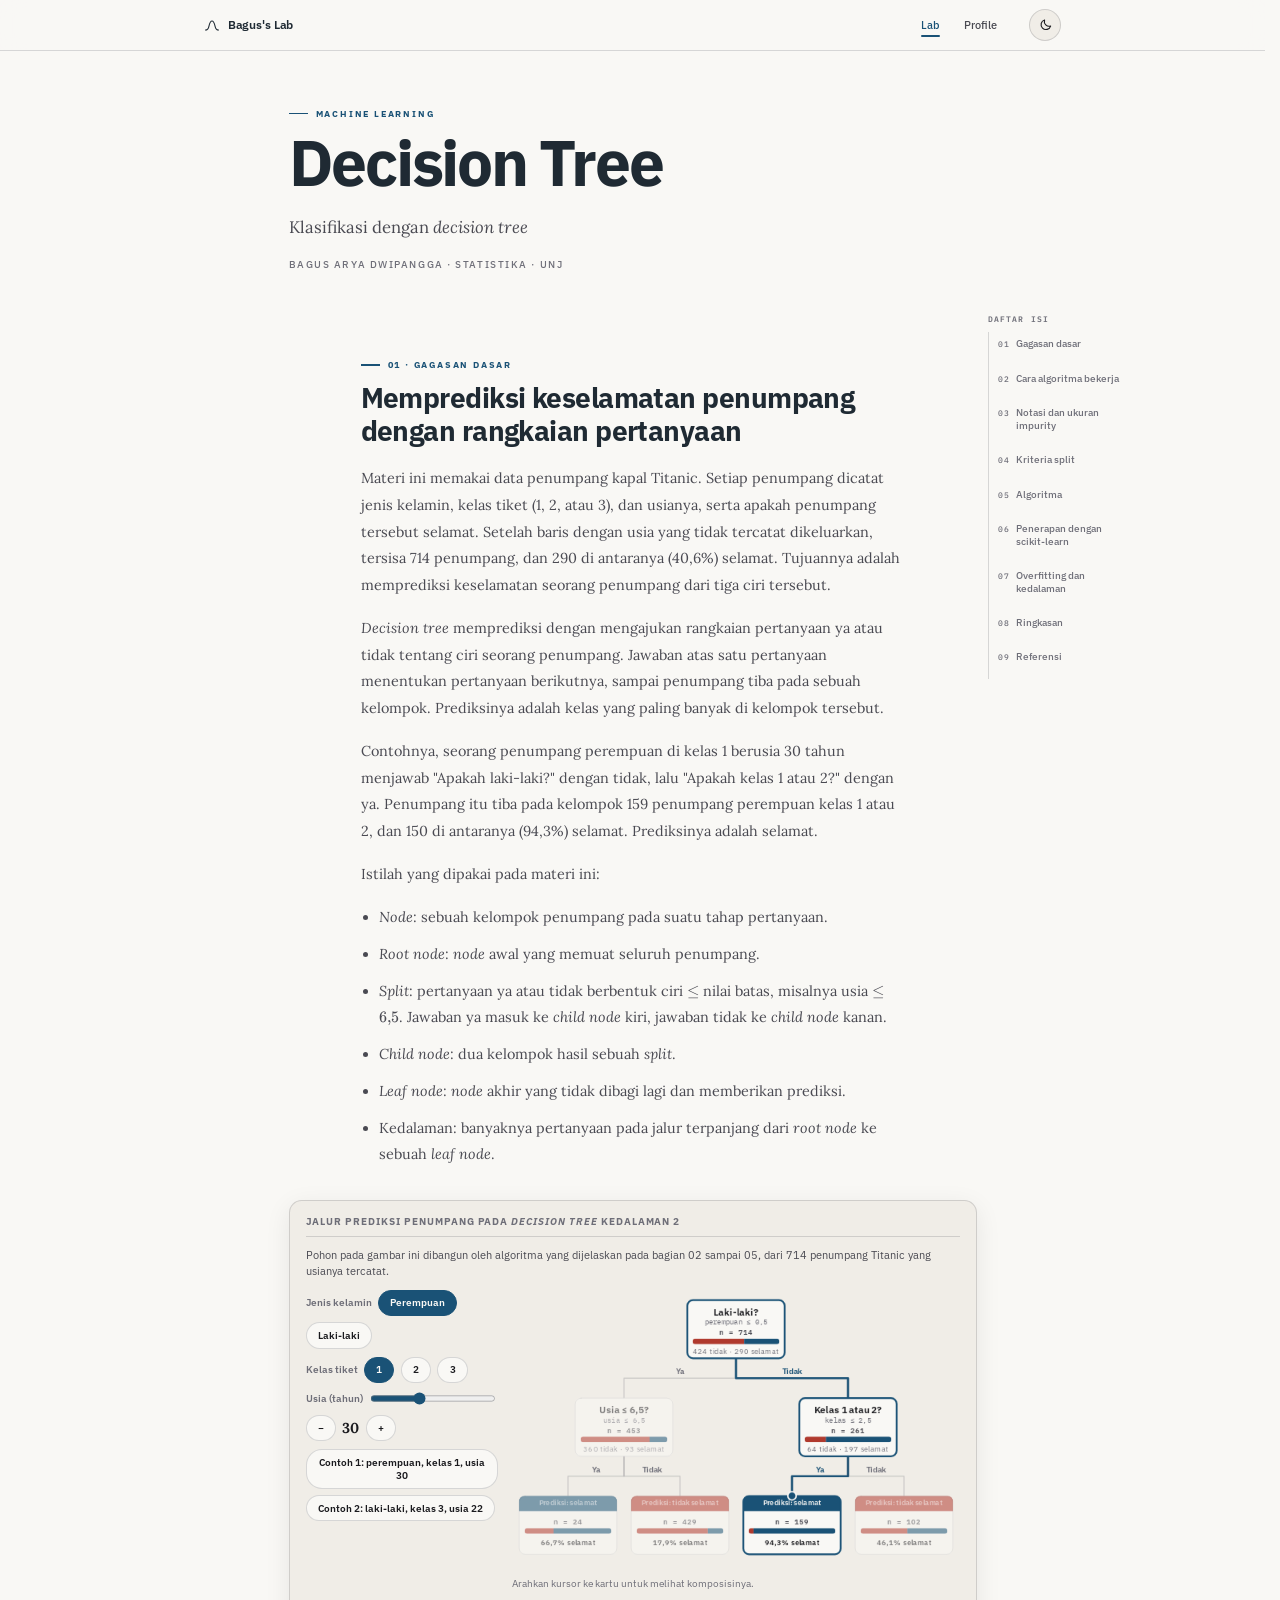
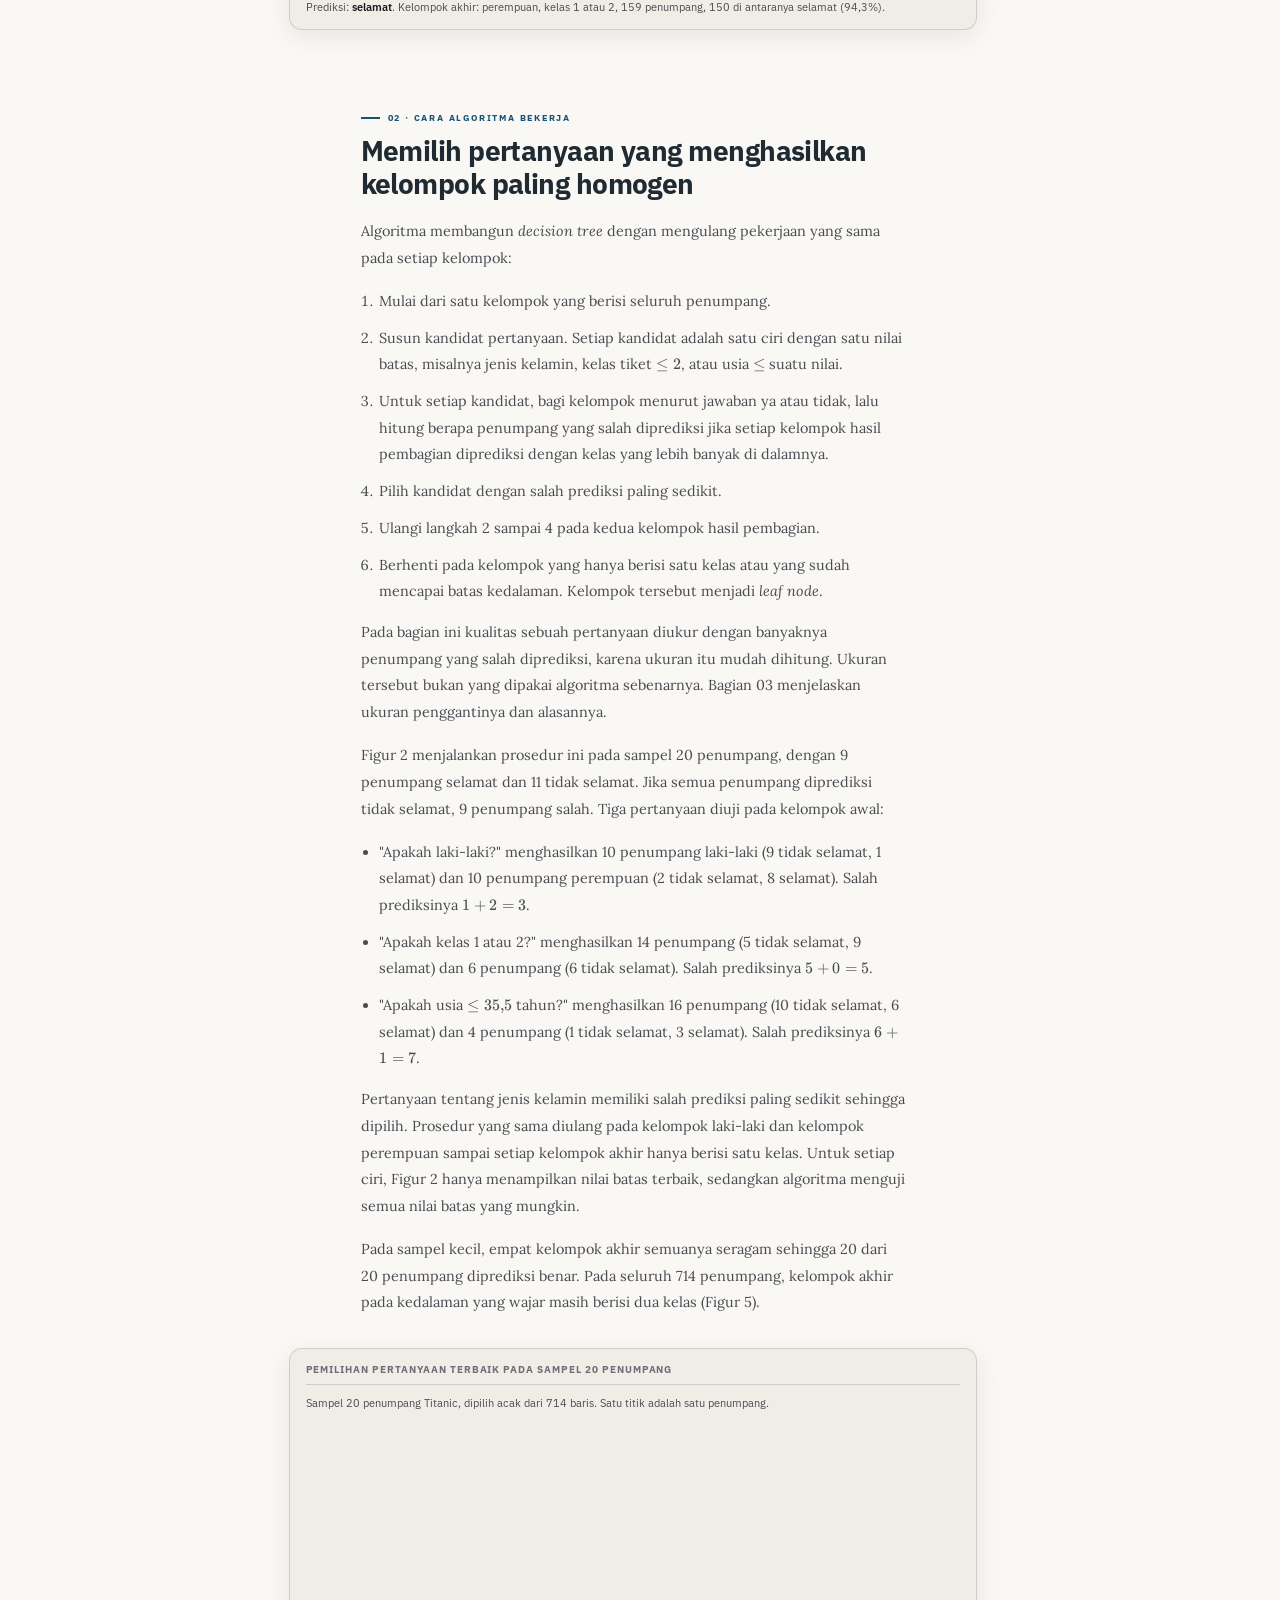
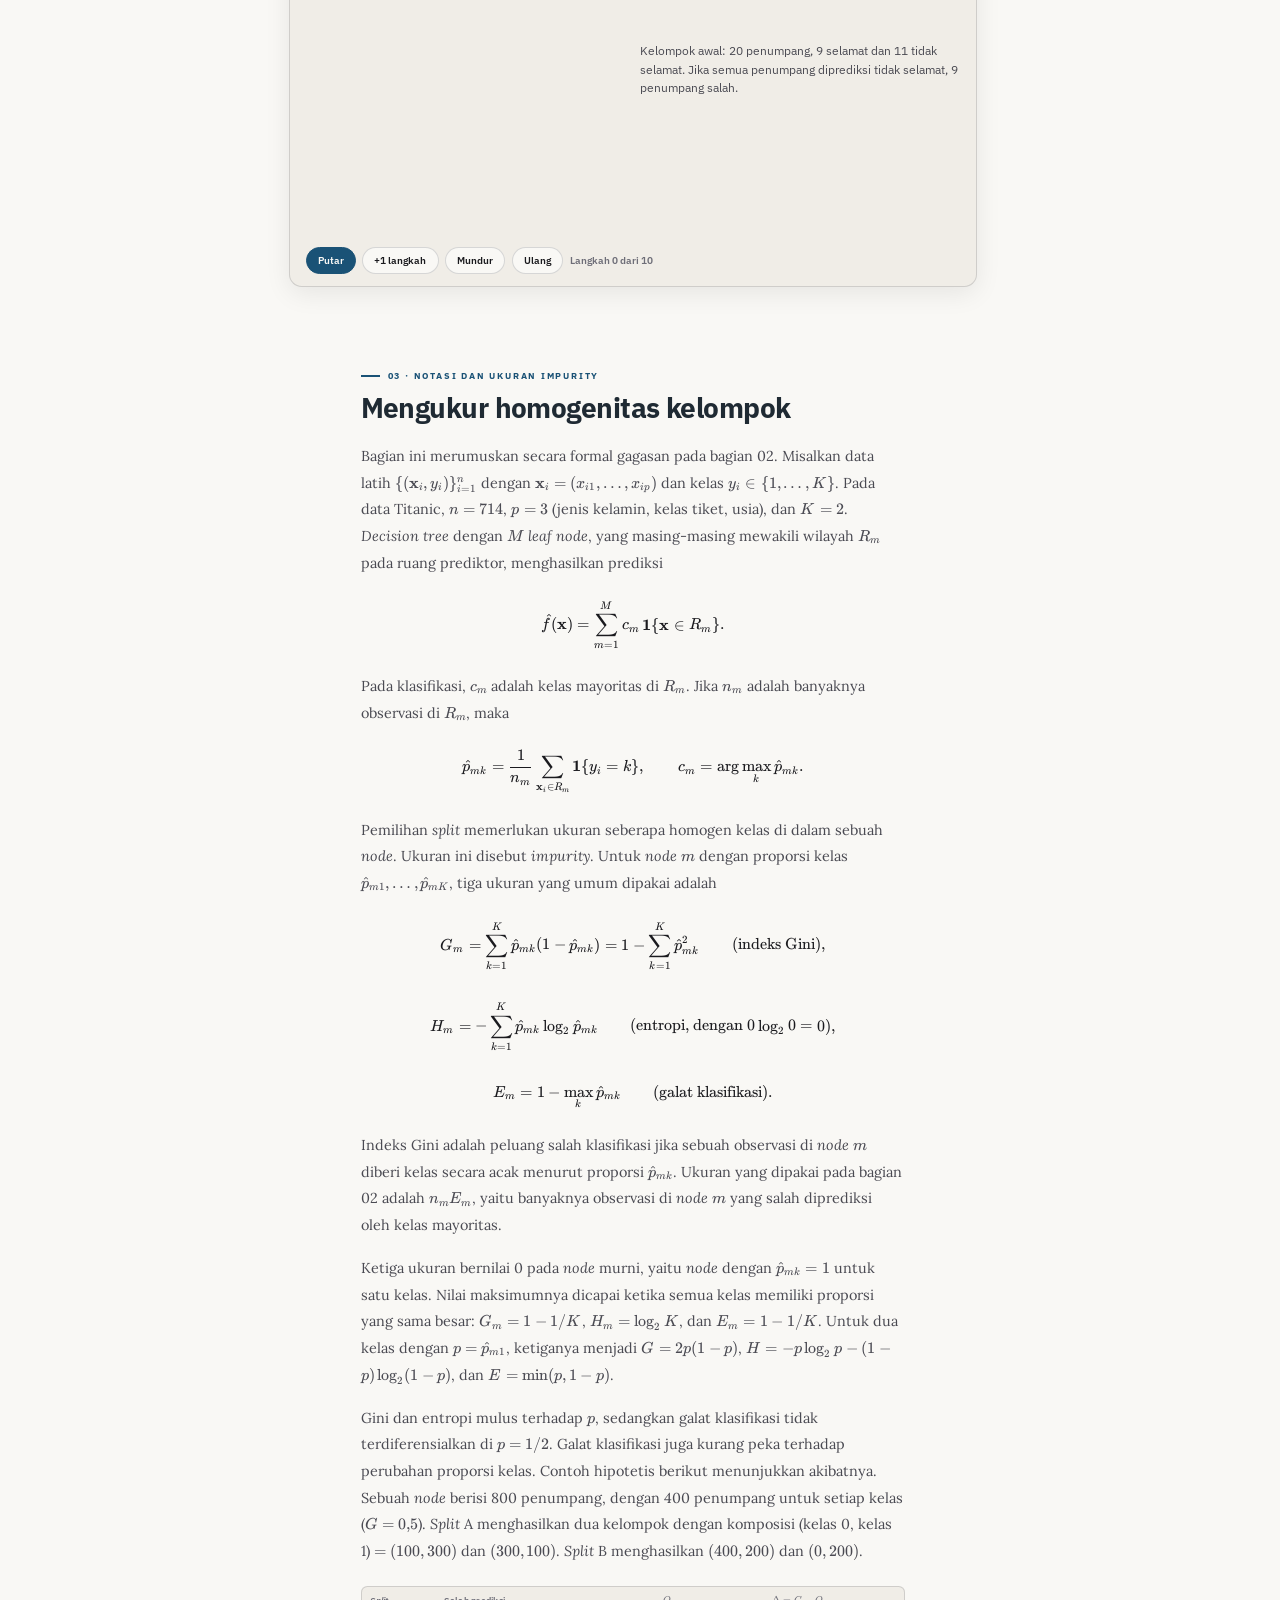
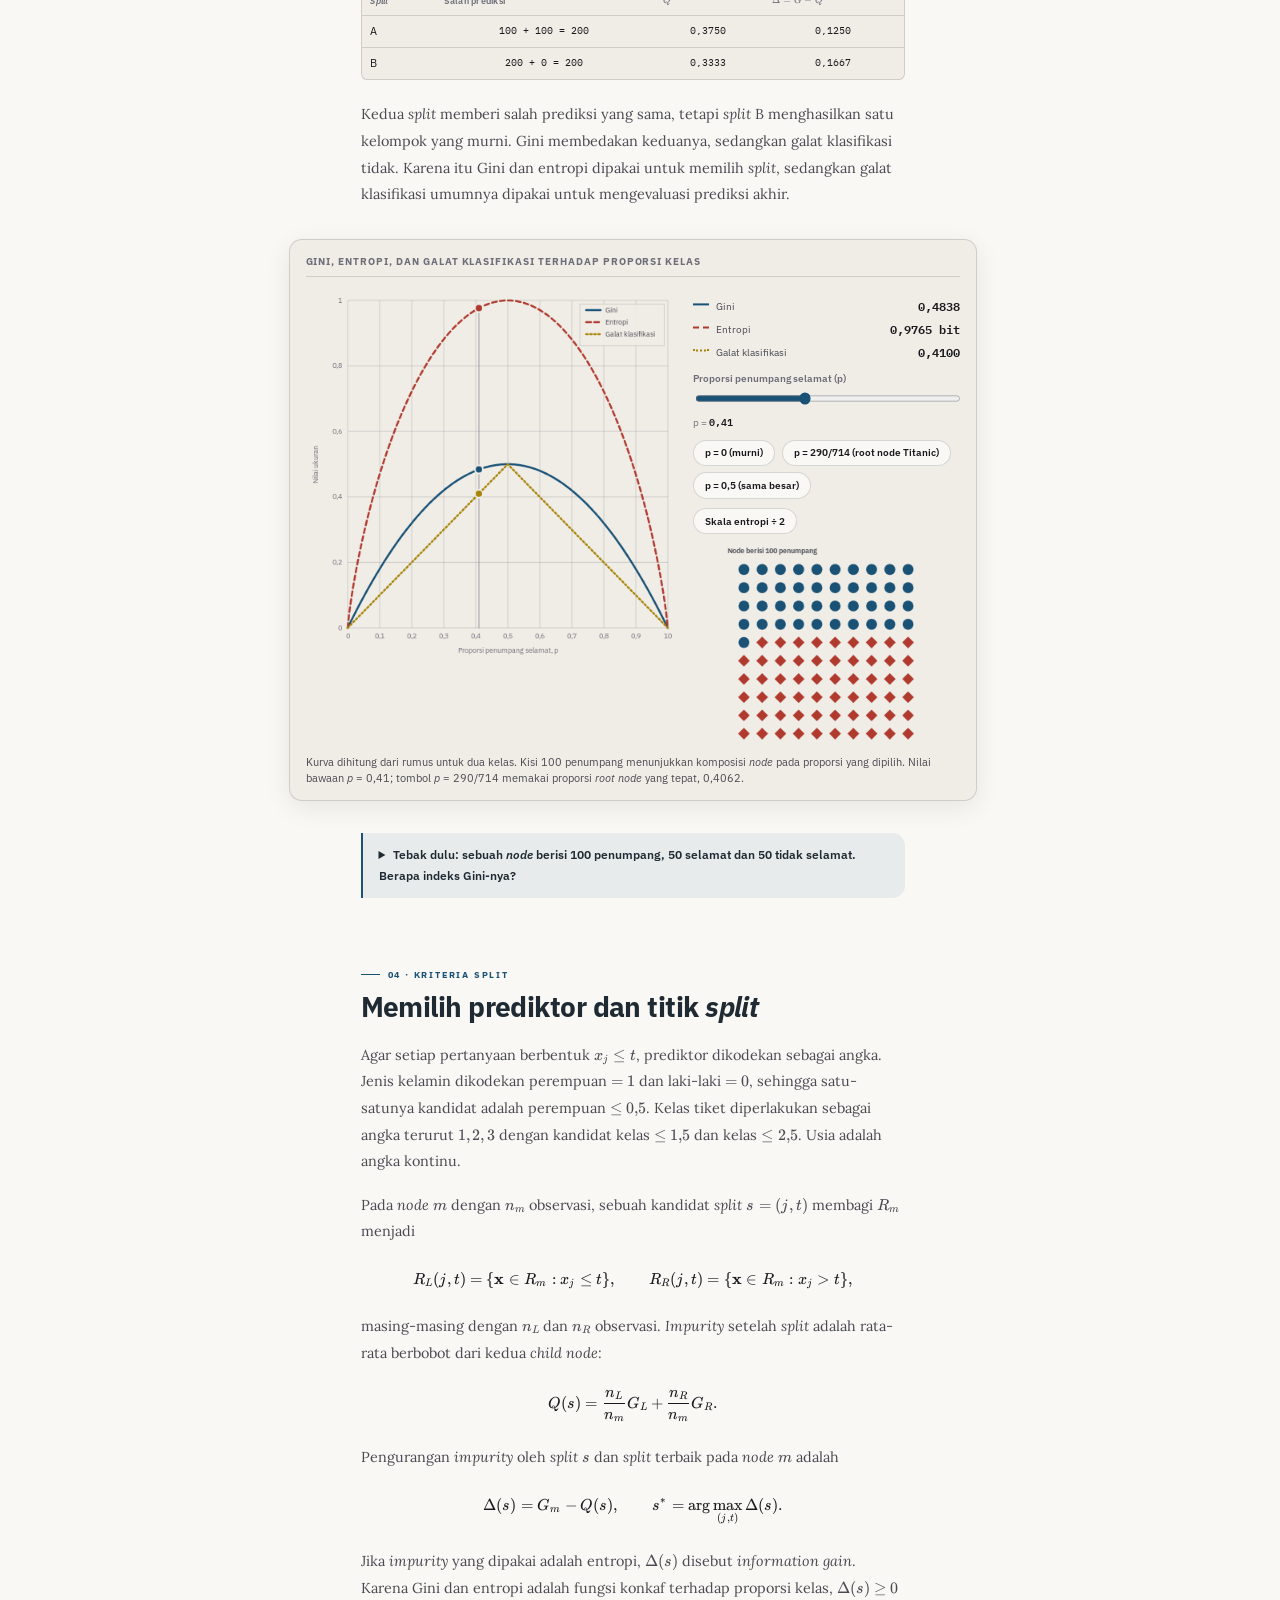
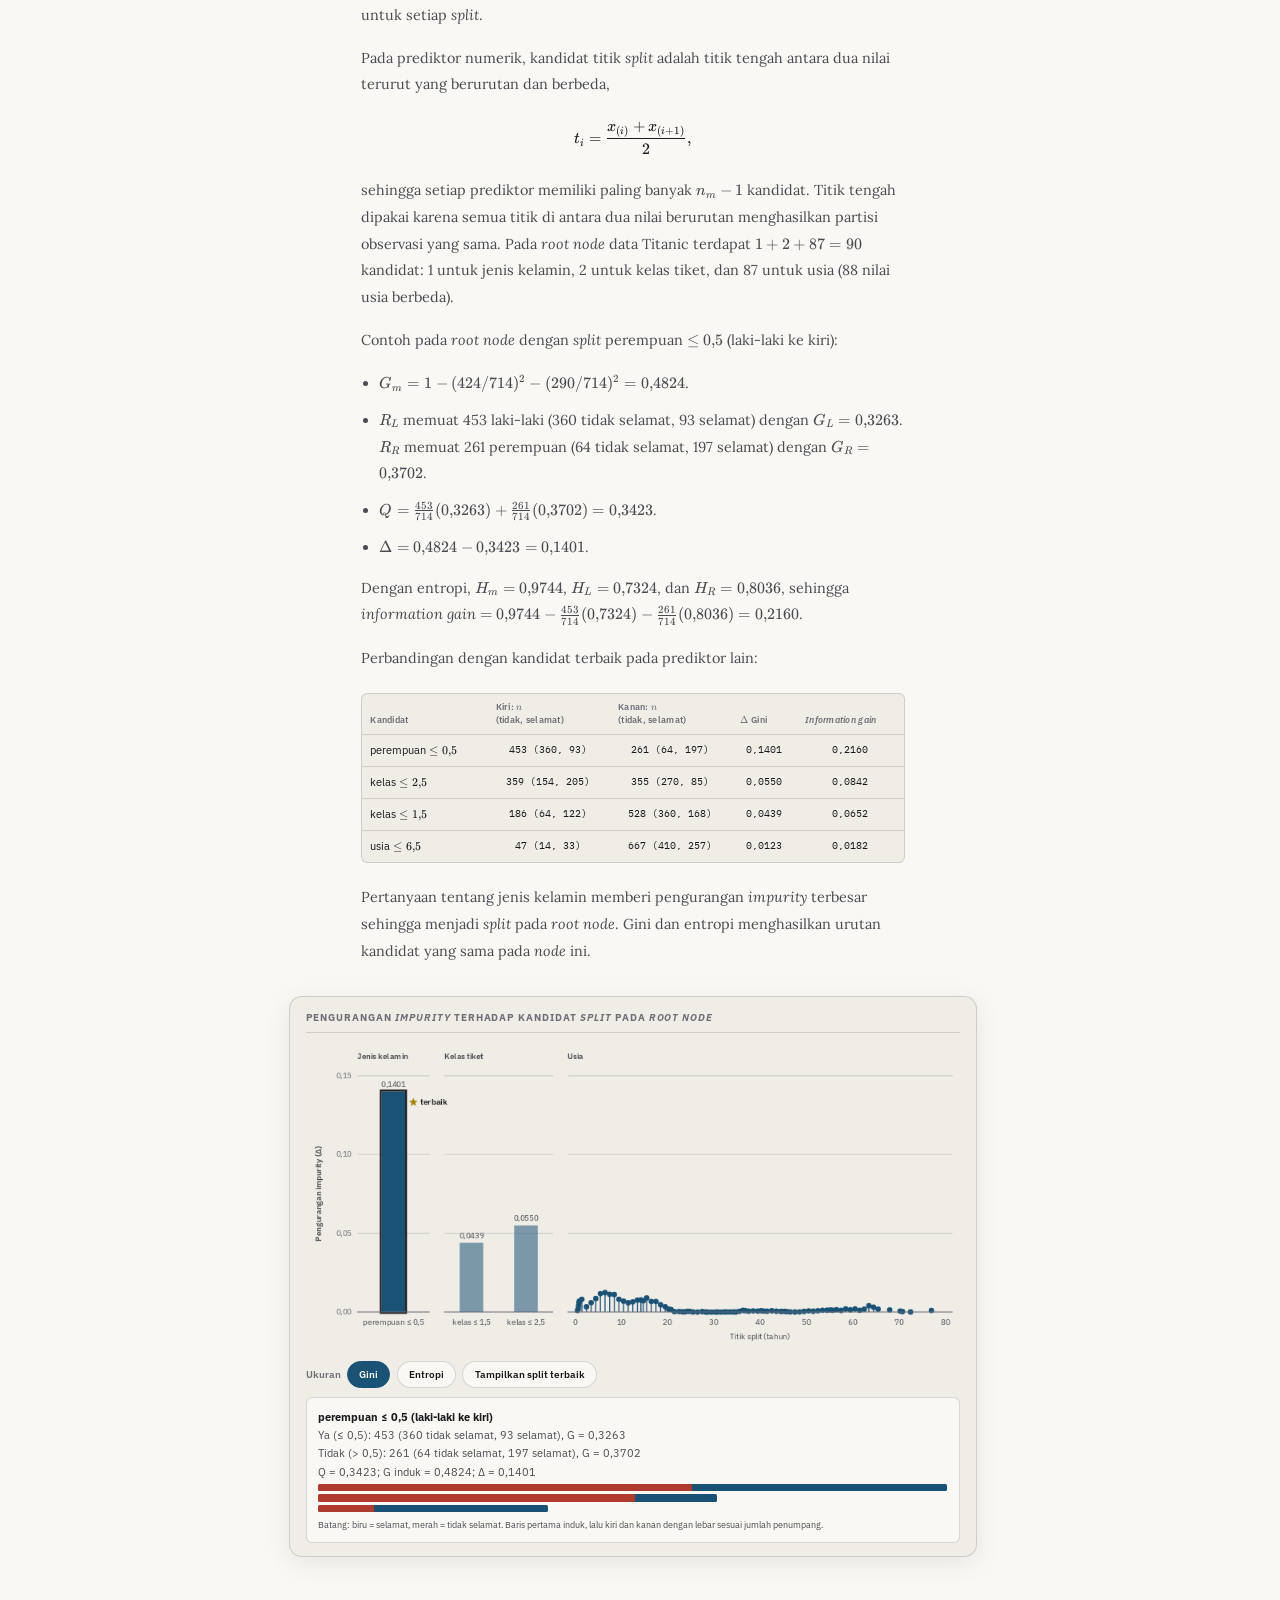
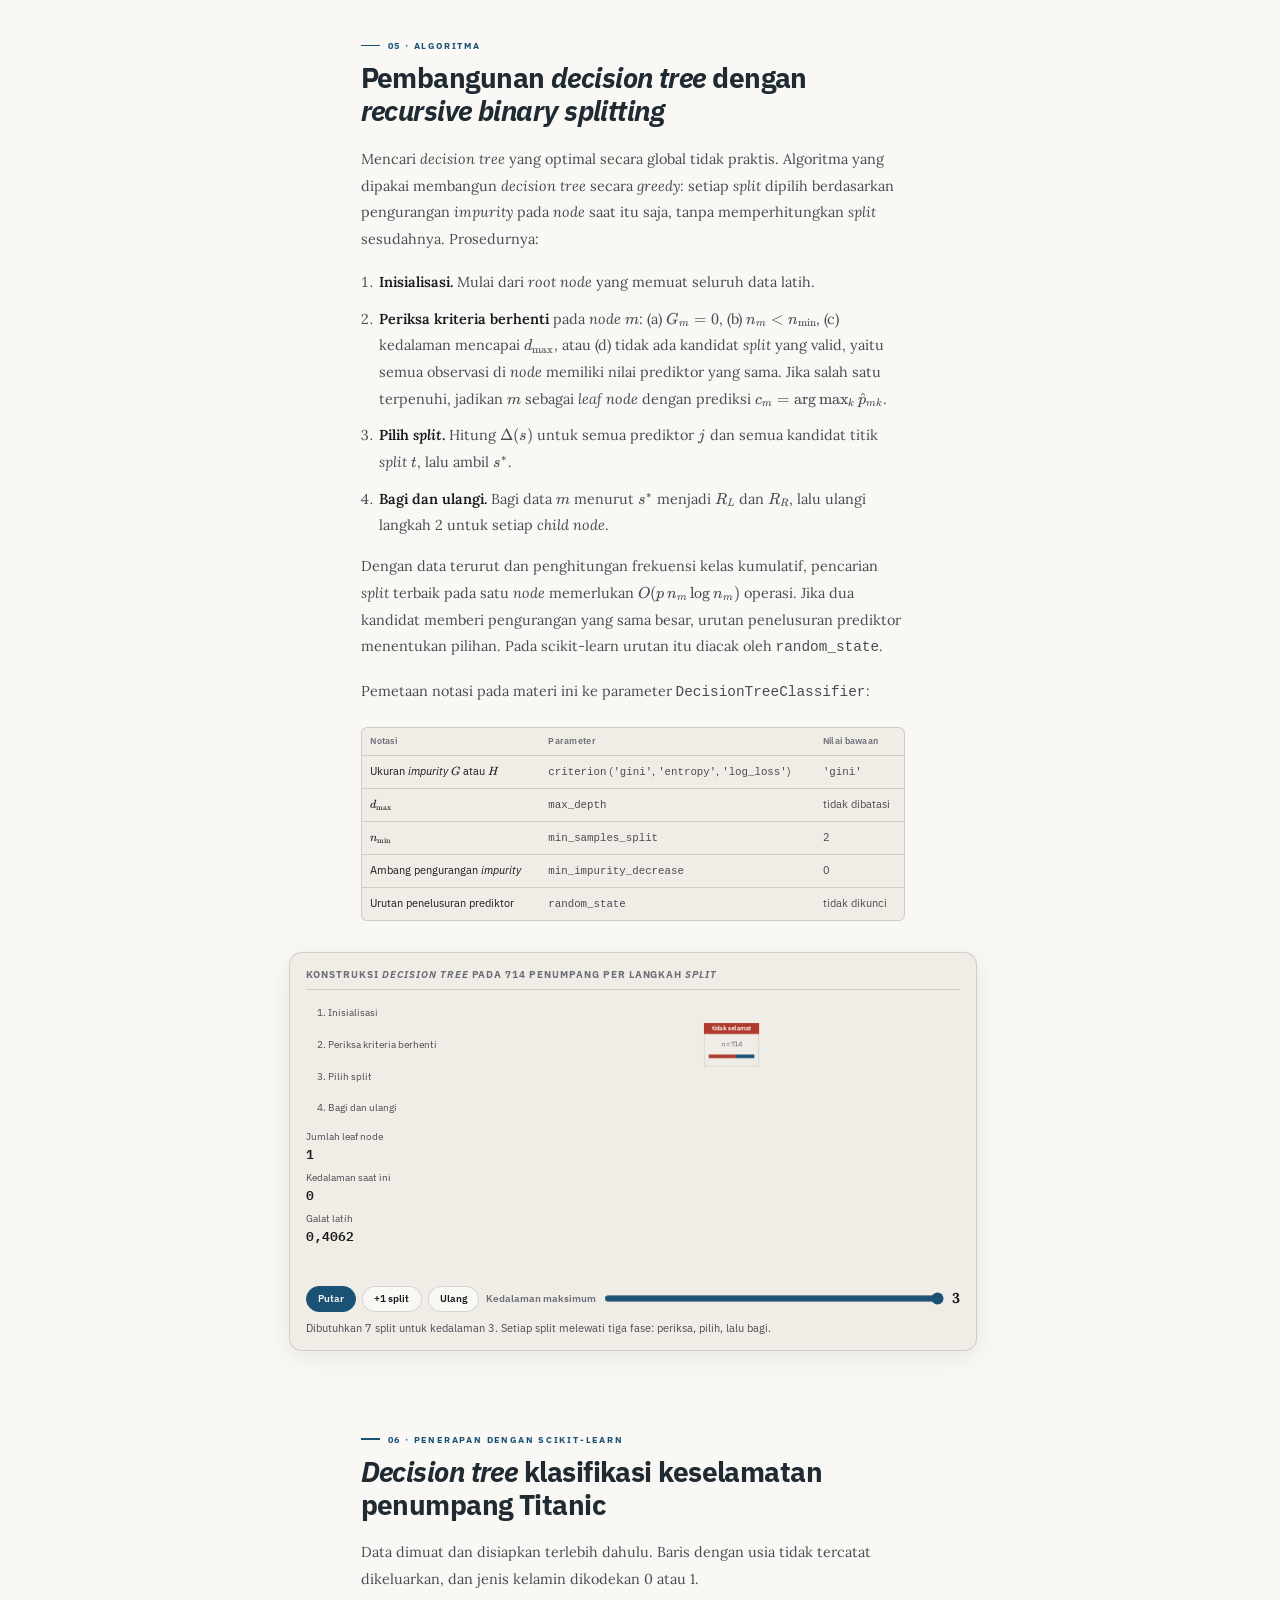
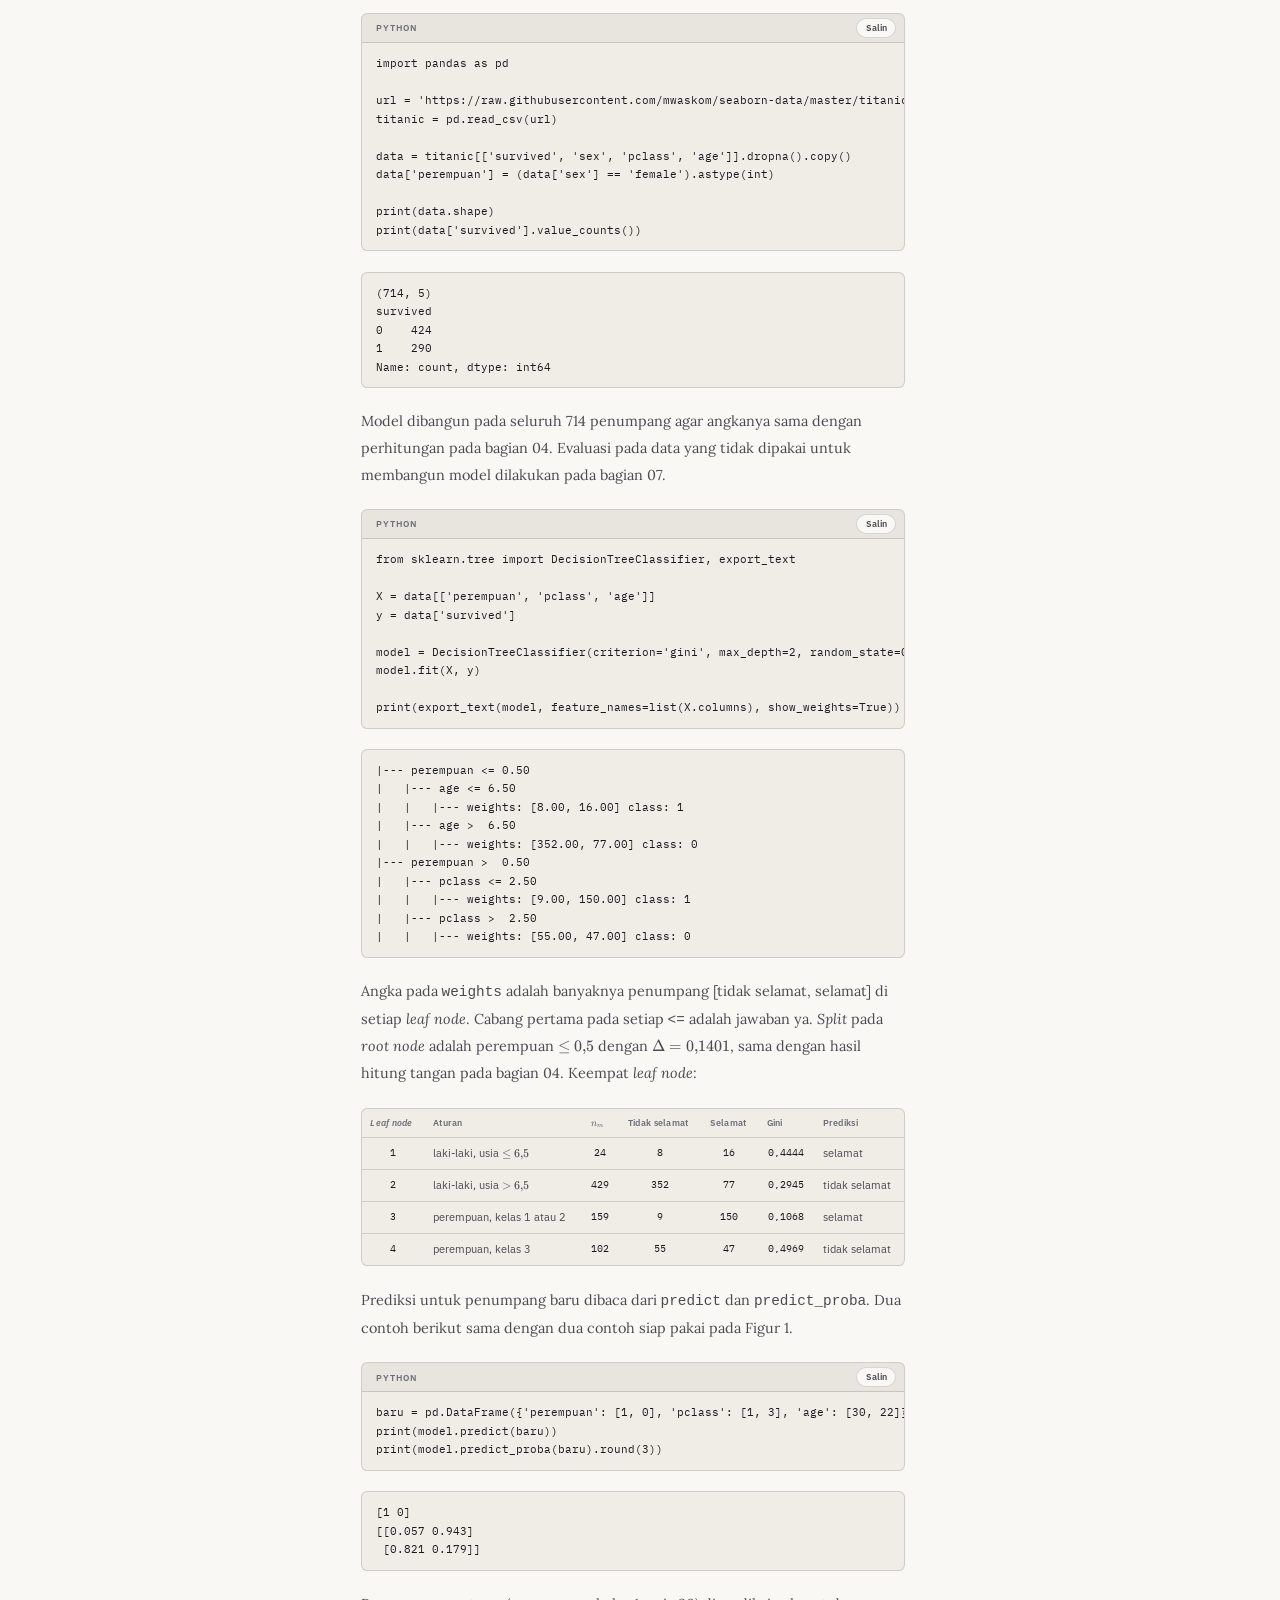
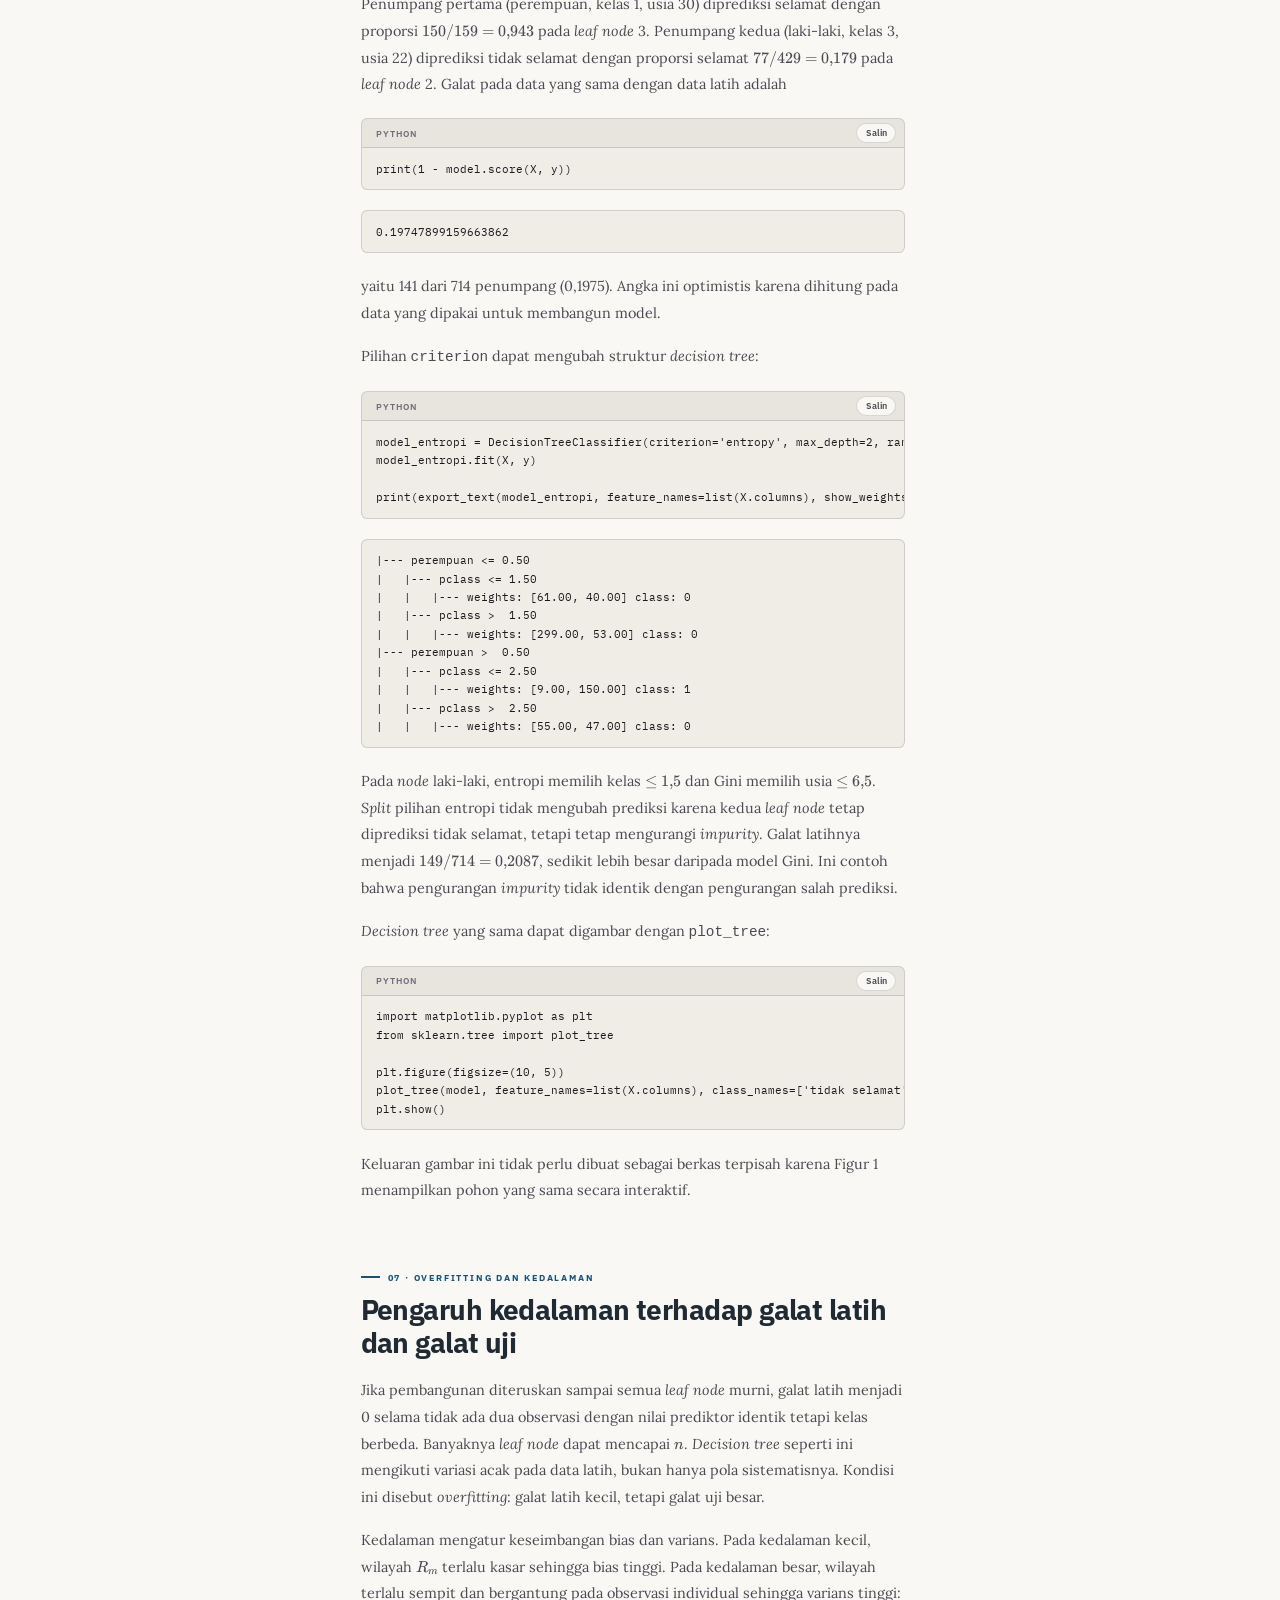
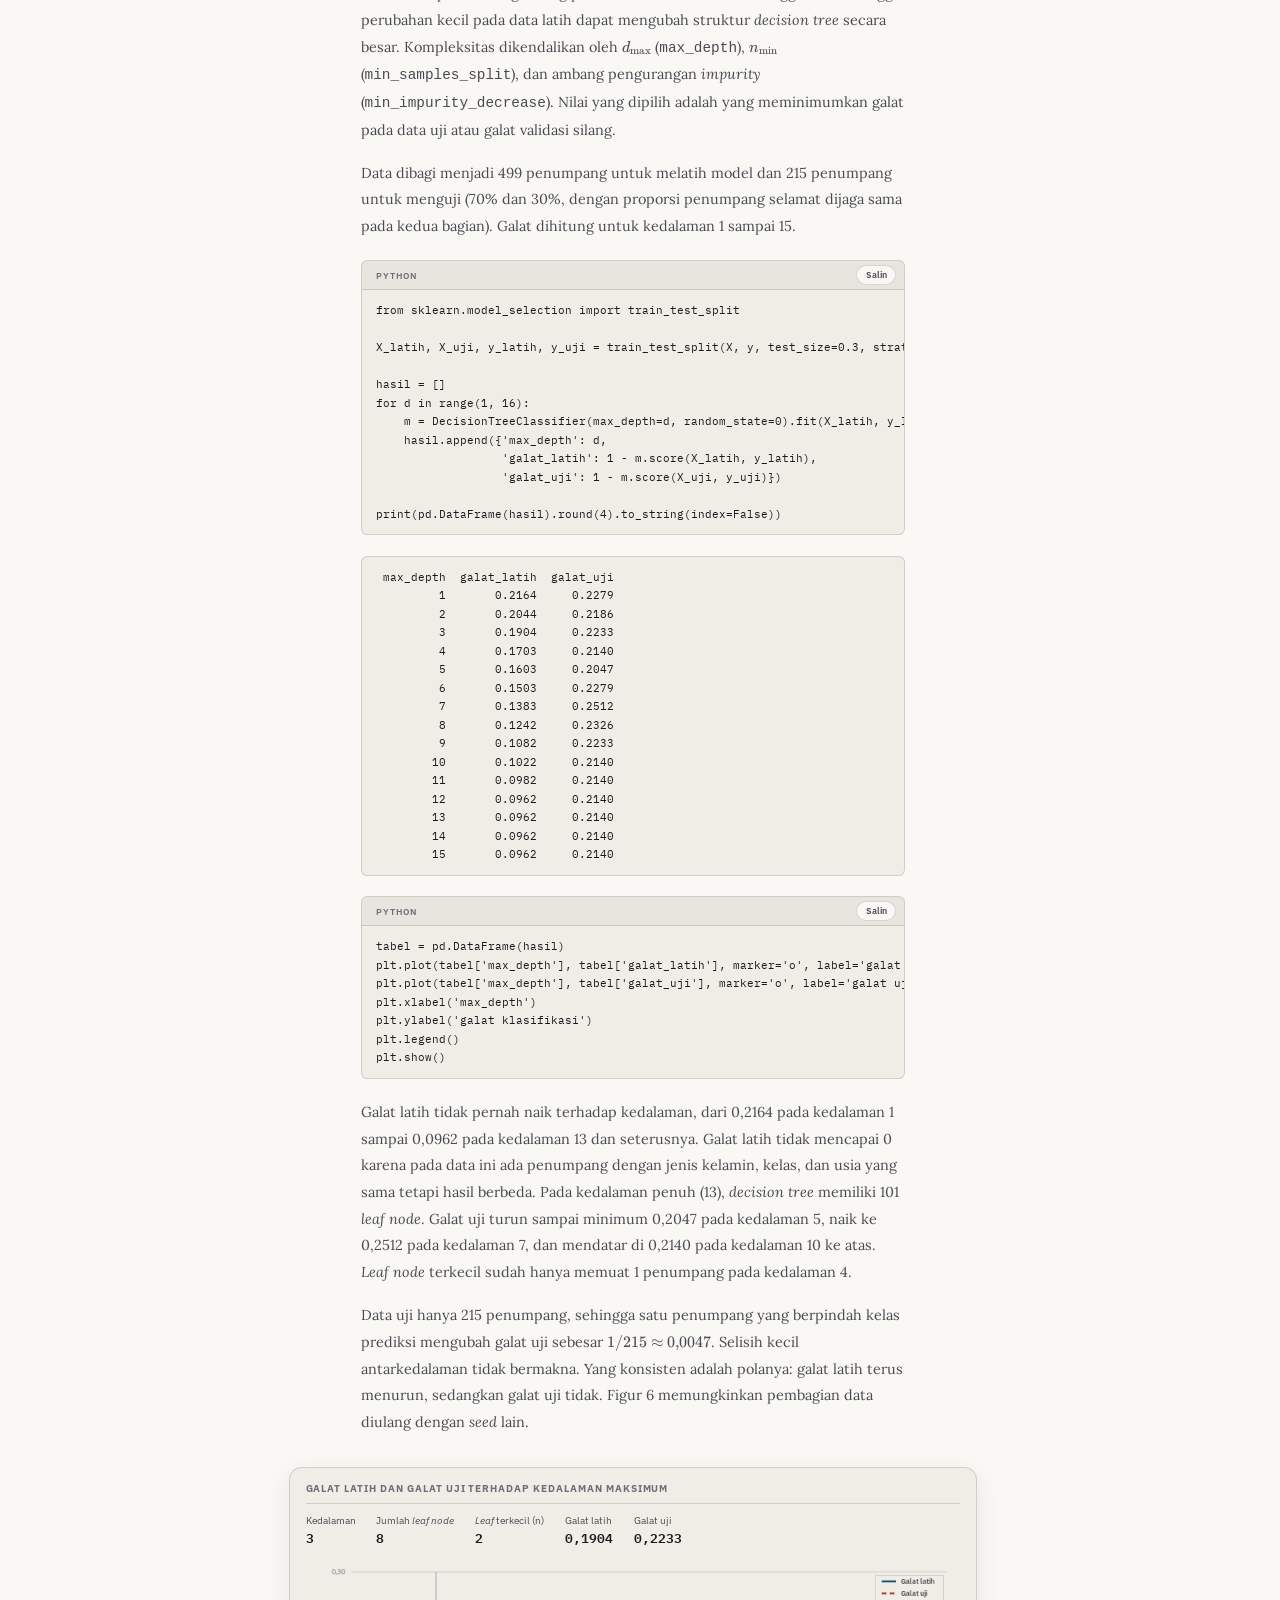
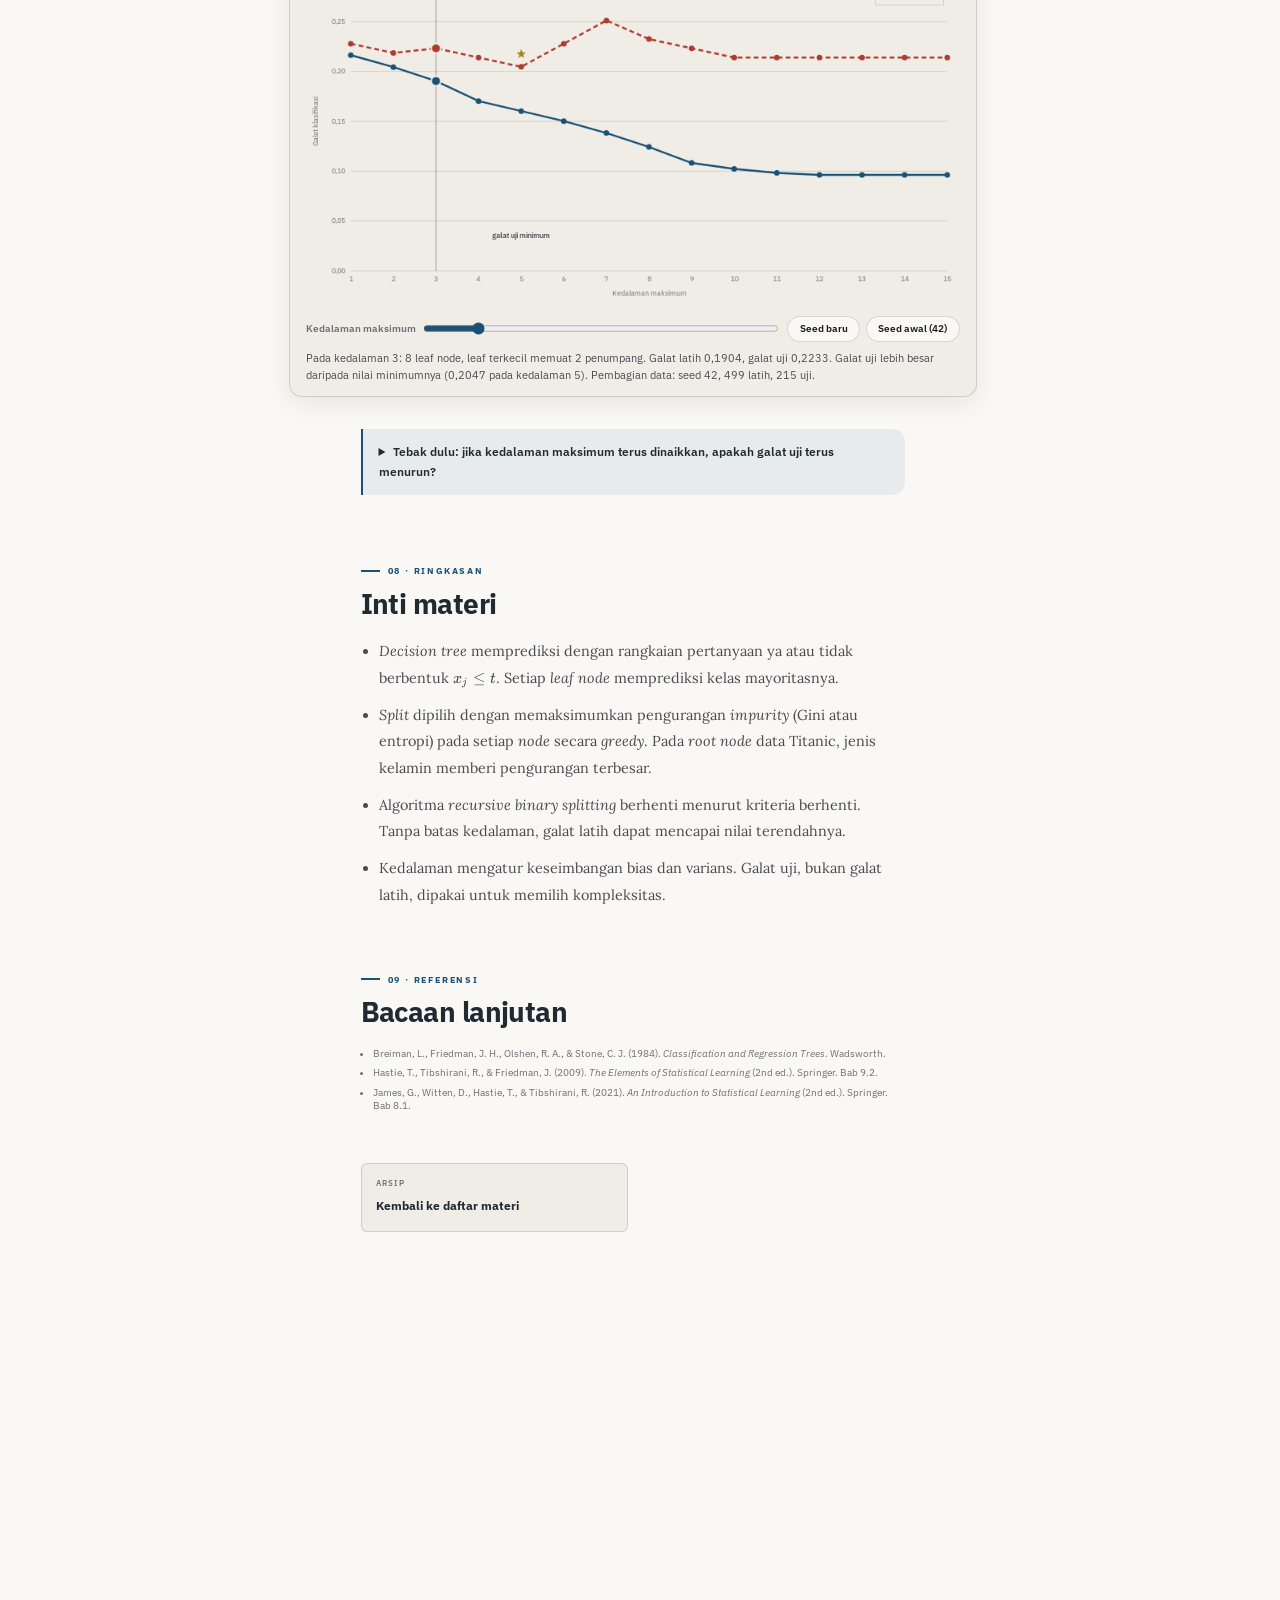
==== materi/machine-learning/pengantar-decision-tree/index.html @ 66d84320 "tambah figur konstruksi decision tree per langkah" ====
<!doctype html>
<html lang="id" data-tema="terang">
<head>
<meta charset="utf-8">
<meta name="viewport" content="width=device-width, initial-scale=1">
<title>Decision Tree · Machine Learning</title>
<link rel="icon" href="data:image/svg+xml,<svg xmlns='http://www.w3.org/2000/svg' viewBox='0 0 32 32'><rect width='32' height='32' rx='8' fill='%231A5276'/><path d='M4 25c3.6 0 5-1.2 6.1-6.7C11 13 12.8 8.5 15.9 8.5s4.9 4.5 5.8 9.8C22.8 23.8 24.2 25 27.8 25' fill='none' stroke='%23F9F8F5' stroke-width='2.4' stroke-linecap='round'/></svg>">
<script>
  try {
    var t = localStorage.getItem('tema');
    if (t ? t === 'gelap' : matchMedia('(prefers-color-scheme: dark)').matches) {
      document.documentElement.dataset.tema = 'gelap';
    }
  } catch (e) {}
</script>
<link rel="stylesheet" href="../../../kit/vendor/katex/katex.min.css">
<link rel="stylesheet" href="../../../kit/kit.css">
<link rel="stylesheet" href="../../../kit/situs.css">
<style>
  /* gaya tabel: tidak ada di kit.css, wajib disalin di tiap halaman materi */
  .tabel-gulir{overflow-x:auto;margin:1.5em 0;border:1px solid var(--garis);border-radius:var(--radius);background:var(--kertas-2)}
  table.tabel{width:100%;border-collapse:collapse;font:.84rem/1.55 var(--sans);color:var(--tinta-2);min-width:660px}
  table.tabel.lebar{min-width:660px}
  table.tabel th,table.tabel td{padding:9px 11px;border-bottom:1px solid var(--garis);text-align:left;vertical-align:middle}
  table.tabel th{font-weight:600;color:var(--tinta-redup);font-size:.7rem;letter-spacing:.03em;line-height:1.4;vertical-align:bottom}
  table.tabel td:first-child{color:var(--tinta)}
  table.tabel td.n{font-family:var(--mono);font-size:.8rem;text-align:center;white-space:nowrap;color:var(--tinta)}
  table.tabel tbody tr:hover{background:color-mix(in srgb,var(--tinta) 3%,transparent)}
  table.tabel tbody tr.jeda td{color:var(--tinta-redup);letter-spacing:.2em;padding-top:2px;padding-bottom:2px;border-bottom:0}
  table.tabel tr:last-child td{border-bottom:0}
  .ctl[hidden]{display:none}
  .kunci{display:inline-block;width:20px;height:0;border-top:2.5px solid currentColor;vertical-align:middle;margin-right:7px;transform:translateY(-2px)}
  .kunci-gini{color:var(--aksen-1)}
  .kunci-entropi{color:var(--aksen-2);border-top-style:dashed}
  .kunci-galat{color:var(--emas);border-top-style:dotted}
  .nilai{display:grid;gap:4px;margin-top:12px;font:.8rem var(--sans);color:var(--tinta-2)}
  .nilai span{display:flex;align-items:center;gap:2px}
  .nilai b{margin-left:auto;font:600 .95rem var(--mono);color:var(--tinta)}
  .nilai-p{font:.78rem var(--sans);color:var(--tinta-redup)}
  .nilai-p b{font:600 .82rem var(--mono);color:var(--tinta)}

  /* tata letak figur: lokal halaman ini, bukan di kit/* */
  .kisi-fig{display:grid;grid-template-columns:240px minmax(0,1fr);gap:18px;align-items:start}
  .kisi-2{display:grid;grid-template-columns:1.35fr minmax(0,1fr);gap:18px;align-items:start}
  .kisi-2b{display:grid;grid-template-columns:1fr 1fr;gap:18px;align-items:start;margin-top:14px}
  .kisi-3{display:grid;grid-template-columns:1.4fr minmax(0,1fr);gap:18px;align-items:start}
  .kisi-5{display:grid;grid-template-columns:minmax(0,28%) minmax(0,1fr);gap:18px;align-items:start}
  .panel{min-width:0}
  .kolom-ctl{display:flex;flex-direction:column;gap:10px}
  .kolom-ctl .ctl{margin:0}
  .panel-ket{font:.9rem/1.6 var(--sans);color:var(--tinta-2);margin:0}
  .kandidat{display:flex;flex-direction:column;gap:10px}
  .kandidat .kartu{background:var(--kertas);border:1px solid var(--garis);border-radius:var(--radius);padding:10px 12px;font:.82rem/1.5 var(--sans);color:var(--tinta-2);transition:var(--gerak-cepat)}
  .kandidat .kartu b{display:block;color:var(--tinta);font-size:.86rem;margin-bottom:3px}
  .kandidat .kartu.dipilih{border-color:var(--aksen-1);box-shadow:0 0 0 1px var(--aksen-1)}
  .kandidat .kartu.redup{opacity:.5}
  .langkah-algo{margin:0;padding:0;list-style:none;font:.82rem/1.5 var(--sans);color:var(--tinta-2)}
  .langkah-algo li{padding:7px 10px;border-left:4px solid transparent;border-radius:0 var(--radius) var(--radius) 0;margin:0 0 6px}
  .langkah-algo li.aktif{border-left-color:var(--aksen-1);background:color-mix(in srgb,var(--aksen-1) 9%,transparent);color:var(--tinta)}
  .rincian{margin-top:12px;background:var(--kertas);border:1px solid var(--garis);border-radius:var(--radius);padding:12px 14px;font:.84rem/1.7 var(--sans);color:var(--tinta-2)}
  .rincian b{color:var(--tinta)}
  .tip-pohon{font:.76rem/1.45 var(--sans);color:var(--tinta-redup);margin:9px 0 0;min-height:1.45em}
  .tip-pohon b{color:var(--tinta);font-family:var(--mono);font-weight:600}
  .geser-x{overflow-x:auto;-webkit-overflow-scrolling:touch}
  .geser-x canvas{display:block;width:100%;min-width:560px}

  @media(max-width:860px){
    .kisi-fig,.kisi-2,.kisi-2b,.kisi-3,.kisi-5{grid-template-columns:1fr}
    #cv-panggung{aspect-ratio:1.3/1!important}
    #cv-mini{aspect-ratio:1.6/1!important}
    #cv-impurity{aspect-ratio:1.1/1!important}
    #cv-konstruksi{aspect-ratio:760/460!important}
    #cv-kedalaman{aspect-ratio:1.25/1!important}
  }
  @media(max-width:532px){
    #cv-pohon{aspect-ratio:352/296!important}
  }
  @media(max-width:700px){
    table.tabel{font-size:.77rem;min-width:620px}
    table.tabel th,table.tabel td{padding:7px 7px}
    table.tabel td.n{font-size:.74rem}
  }
</style>
</head>
<body class="materi" data-mk="machine-learning">
<a class="lewati" href="#utama">Lewati ke konten</a>
<div id="progres"></div>

<header class="situs">
  <div class="situs-isi">
    <a class="merek" href="../../../index.html" aria-label="Bagus's Lab, beranda">
      <span class="merek-tanda" aria-hidden="true">
        <svg viewBox="0 0 32 32" fill="none" stroke="currentColor" stroke-width="2.2" stroke-linecap="round"><path d="M3 26c4 0 5.6-1.3 6.8-7.4C11 13.2 12.9 8 16 8s5 5.2 6.2 10.6C23.4 24.7 25 26 29 26"/></svg>
      </span>
      <span class="merek-teks">Bagus's Lab</span>
    </a>
    <nav class="situs-nav" aria-label="Navigasi utama">
      <a href="../../../index.html#arsip" aria-current="true">Lab</a>
      <a href="../../../profil.html">Profile</a>
    </nav>
    <button id="tema" aria-label="Aktifkan tema gelap" title="Ganti tema">
      <svg class="ikon-matahari" viewBox="0 0 24 24" fill="none" stroke="currentColor" stroke-width="2" stroke-linecap="round" stroke-linejoin="round" aria-hidden="true"><circle cx="12" cy="12" r="4.2"/><path d="M12 2v2.5M12 19.5V22M4.2 4.2l1.8 1.8M18 18l1.8 1.8M2 12h2.5M19.5 12H22M4.2 19.8 6 18M18 6l1.8-1.8"/></svg>
      <svg class="ikon-bulan" viewBox="0 0 24 24" fill="none" stroke="currentColor" stroke-width="2" stroke-linecap="round" stroke-linejoin="round" aria-hidden="true"><path d="M20.5 14.2A8.6 8.6 0 0 1 9.8 3.5a8.6 8.6 0 1 0 10.7 10.7z"/></svg>
    </button>
  </div>
</header>

<header class="hero">
  <div class="label-bagian">Machine Learning</div>
  <h1>Decision Tree</h1>
  <p class="sub">Klasifikasi dengan <i>decision tree</i></p>
  <p class="identitas">Bagus Arya Dwipangga · Statistika · UNJ</p>
</header>

<main class="artikel" id="utama">

<section class="muncul">
  <div class="label-bagian">01 · Gagasan dasar</div>
  <h2>Memprediksi keselamatan penumpang dengan rangkaian pertanyaan</h2>
  <p>Materi ini memakai data penumpang kapal Titanic. Setiap penumpang dicatat jenis kelamin, kelas tiket (1, 2, atau 3), dan usianya, serta apakah penumpang tersebut selamat. Setelah baris dengan usia yang tidak tercatat dikeluarkan, tersisa 714 penumpang, dan 290 di antaranya (40,6%) selamat. Tujuannya adalah memprediksi keselamatan seorang penumpang dari tiga ciri tersebut.</p>
  <p><i>Decision tree</i> memprediksi dengan mengajukan rangkaian pertanyaan ya atau tidak tentang ciri seorang penumpang. Jawaban atas satu pertanyaan menentukan pertanyaan berikutnya, sampai penumpang tiba pada sebuah kelompok. Prediksinya adalah kelas yang paling banyak di kelompok tersebut.</p>
  <p>Contohnya, seorang penumpang perempuan di kelas 1 berusia 30 tahun menjawab "Apakah laki-laki?" dengan tidak, lalu "Apakah kelas 1 atau 2?" dengan ya. Penumpang itu tiba pada kelompok 159 penumpang perempuan kelas 1 atau 2, dan 150 di antaranya (94,3%) selamat. Prediksinya adalah selamat.</p>
  <p>Istilah yang dipakai pada materi ini:</p>
  <ul>
    <li><i>Node</i>: sebuah kelompok penumpang pada suatu tahap pertanyaan.</li>
    <li><i>Root node</i>: <i>node</i> awal yang memuat seluruh penumpang.</li>
    <li><i>Split</i>: pertanyaan ya atau tidak berbentuk ciri \(\le\) nilai batas, misalnya usia \(\le 6{,}5\). Jawaban ya masuk ke <i>child node</i> kiri, jawaban tidak ke <i>child node</i> kanan.</li>
    <li><i>Child node</i>: dua kelompok hasil sebuah <i>split</i>.</li>
    <li><i>Leaf node</i>: <i>node</i> akhir yang tidak dibagi lagi dan memberikan prediksi.</li>
    <li>Kedalaman: banyaknya pertanyaan pada jalur terpanjang dari <i>root node</i> ke sebuah <i>leaf node</i>.</li>
  </ul>

  <div class="fig" id="fig-pohon">
    <h3 class="fig-judul">Jalur prediksi penumpang pada <i>decision tree</i> kedalaman 2</h3>
    <p class="fig-ket" style="margin:0 0 12px">Pohon pada gambar ini dibangun oleh algoritma yang dijelaskan pada bagian 02 sampai 05, dari 714 penumpang Titanic yang usianya tercatat.</p>
    <div class="kisi-fig">
      <div class="kolom-ctl">
        <div class="ctl" role="group" aria-label="Jenis kelamin">
          <span class="lbl">Jenis kelamin</span>
          <button type="button" class="btn p" id="pohon-perempuan" aria-pressed="true">Perempuan</button>
          <button type="button" class="btn" id="pohon-laki" aria-pressed="false">Laki-laki</button>
        </div>
        <div class="ctl" role="group" aria-label="Kelas tiket">
          <span class="lbl">Kelas tiket</span>
          <button type="button" class="btn p" id="pohon-k1" aria-pressed="true">1</button>
          <button type="button" class="btn" id="pohon-k2" aria-pressed="false">2</button>
          <button type="button" class="btn" id="pohon-k3" aria-pressed="false">3</button>
        </div>
        <div class="ctl">
          <label class="lbl" for="pohon-usia">Usia (tahun)</label>
          <input type="range" id="pohon-usia" min="0" max="80" step="0.5" value="30" aria-valuetext="30 tahun" style="flex:1;min-width:110px;accent-color:var(--aksen-1)">
        </div>
        <div class="ctl">
          <button type="button" class="btn" id="pohon-minus" aria-label="Kurangi usia 0,5 tahun">−</button>
          <b id="pohon-usia-nilai">30</b>
          <button type="button" class="btn" id="pohon-plus" aria-label="Tambah usia 0,5 tahun">+</button>
        </div>
        <div class="ctl">
          <button type="button" class="btn" id="pohon-contoh1">Contoh 1: perempuan, kelas 1, usia 30</button>
          <button type="button" class="btn" id="pohon-contoh2">Contoh 2: laki-laki, kelas 3, usia 22</button>
        </div>
      </div>
      <div class="panel">
        <canvas id="cv-pohon" style="aspect-ratio:640/400" role="img" aria-label="Pohon keputusan kedalaman dua: akar menanyakan apakah laki-laki, cabang kiri menanyakan usia, cabang kanan menanyakan kelas tiket, dan empat daun memberi prediksi selamat atau tidak selamat"></canvas>
        <p class="tip-pohon" id="pohon-tip">Arahkan kursor ke kartu untuk melihat komposisinya.</p>
      </div>
    </div>
    <p class="fig-ket" id="pohon-hasil" aria-live="polite">Prediksi: <strong>selamat</strong>. Kelompok akhir: perempuan, kelas 1 atau 2, 159 penumpang, 150 di antaranya selamat (94,3%).</p>
  </div>
</section>

<section class="muncul">
  <div class="label-bagian">02 · Cara algoritma bekerja</div>
  <h2>Memilih pertanyaan yang menghasilkan kelompok paling homogen</h2>
  <p>Algoritma membangun <i>decision tree</i> dengan mengulang pekerjaan yang sama pada setiap kelompok:</p>
  <ol>
    <li>Mulai dari satu kelompok yang berisi seluruh penumpang.</li>
    <li>Susun kandidat pertanyaan. Setiap kandidat adalah satu ciri dengan satu nilai batas, misalnya jenis kelamin, kelas tiket \(\le 2\), atau usia \(\le\) suatu nilai.</li>
    <li>Untuk setiap kandidat, bagi kelompok menurut jawaban ya atau tidak, lalu hitung berapa penumpang yang salah diprediksi jika setiap kelompok hasil pembagian diprediksi dengan kelas yang lebih banyak di dalamnya.</li>
    <li>Pilih kandidat dengan salah prediksi paling sedikit.</li>
    <li>Ulangi langkah 2 sampai 4 pada kedua kelompok hasil pembagian.</li>
    <li>Berhenti pada kelompok yang hanya berisi satu kelas atau yang sudah mencapai batas kedalaman. Kelompok tersebut menjadi <i>leaf node</i>.</li>
  </ol>
  <p>Pada bagian ini kualitas sebuah pertanyaan diukur dengan banyaknya penumpang yang salah diprediksi, karena ukuran itu mudah dihitung. Ukuran tersebut bukan yang dipakai algoritma sebenarnya. Bagian 03 menjelaskan ukuran penggantinya dan alasannya.</p>
  <p>Figur 2 menjalankan prosedur ini pada sampel 20 penumpang, dengan 9 penumpang selamat dan 11 tidak selamat. Jika semua penumpang diprediksi tidak selamat, 9 penumpang salah. Tiga pertanyaan diuji pada kelompok awal:</p>
  <ul>
    <li>"Apakah laki-laki?" menghasilkan 10 penumpang laki-laki (9 tidak selamat, 1 selamat) dan 10 penumpang perempuan (2 tidak selamat, 8 selamat). Salah prediksinya \(1 + 2 = 3\).</li>
    <li>"Apakah kelas 1 atau 2?" menghasilkan 14 penumpang (5 tidak selamat, 9 selamat) dan 6 penumpang (6 tidak selamat). Salah prediksinya \(5 + 0 = 5\).</li>
    <li>"Apakah usia \(\le 35{,}5\) tahun?" menghasilkan 16 penumpang (10 tidak selamat, 6 selamat) dan 4 penumpang (1 tidak selamat, 3 selamat). Salah prediksinya \(6 + 1 = 7\).</li>
  </ul>
  <p>Pertanyaan tentang jenis kelamin memiliki salah prediksi paling sedikit sehingga dipilih. Prosedur yang sama diulang pada kelompok laki-laki dan kelompok perempuan sampai setiap kelompok akhir hanya berisi satu kelas. Untuk setiap ciri, Figur 2 hanya menampilkan nilai batas terbaik, sedangkan algoritma menguji semua nilai batas yang mungkin.</p>
  <p>Pada sampel kecil, empat kelompok akhir semuanya seragam sehingga 20 dari 20 penumpang diprediksi benar. Pada seluruh 714 penumpang, kelompok akhir pada kedalaman yang wajar masih berisi dua kelas (Figur 5).</p>

  <div class="fig" id="fig-pemilihan">
    <h3 class="fig-judul">Pemilihan pertanyaan terbaik pada sampel 20 penumpang</h3>
    <p class="fig-ket" style="margin:0 0 12px">Sampel 20 penumpang Titanic, dipilih acak dari 714 baris. Satu titik adalah satu penumpang.</p>
    <div class="kisi-2">
      <div class="panel">
        <canvas id="cv-panggung" style="aspect-ratio:560/320" role="img" aria-label="Panggung berisi kelompok penumpang sebagai titik: lingkaran untuk selamat dan belah ketupat untuk tidak selamat, terbagi menjadi dua kotak setiap kali sebuah pertanyaan diuji"></canvas>
      </div>
      <div class="panel">
        <div class="kandidat" id="pemilihan-kandidat"></div>
      </div>
    </div>
    <div class="kisi-2b">
      <div class="panel">
        <canvas id="cv-mini" style="aspect-ratio:360/220" role="img" aria-label="Diagram pohon mini yang bertambah satu simpul setiap kali sebuah pertanyaan dipilih"></canvas>
      </div>
      <div class="panel">
        <p class="panel-ket" id="pemilihan-ket" aria-live="polite" style="min-height:96px">Kelompok awal: 20 penumpang, 9 selamat dan 11 tidak selamat. Jika semua penumpang diprediksi tidak selamat, 9 penumpang salah.</p>
      </div>
    </div>
    <div class="ctl" role="group" aria-label="Kontrol animasi pemilihan">
      <button type="button" class="btn p" id="pemilihan-putar">Putar</button>
      <button type="button" class="btn" id="pemilihan-maju">+1 langkah</button>
      <button type="button" class="btn" id="pemilihan-mundur" disabled>Mundur</button>
      <button type="button" class="btn" id="pemilihan-ulang">Ulang</button>
      <span class="lbl" id="pemilihan-langkah">Langkah 0 dari 10</span>
    </div>
  </div>
</section>

<section class="muncul">
  <div class="label-bagian">03 · Notasi dan ukuran impurity</div>
  <h2>Mengukur homogenitas kelompok</h2>
  <p>Bagian ini merumuskan secara formal gagasan pada bagian 02. Misalkan data latih \(\{(\mathbf{x}_i, y_i)\}_{i=1}^{n}\) dengan \(\mathbf{x}_i = (x_{i1}, \dots, x_{ip})\) dan kelas \(y_i \in \{1, \dots, K\}\). Pada data Titanic, \(n = 714\), \(p = 3\) (jenis kelamin, kelas tiket, usia), dan \(K = 2\). <i>Decision tree</i> dengan \(M\) <i>leaf node</i>, yang masing-masing mewakili wilayah \(R_m\) pada ruang prediktor, menghasilkan prediksi</p>
  <div class="math">$$\hat{f}(\mathbf{x}) = \sum_{m=1}^{M} c_m \, \mathbf{1}\{\mathbf{x} \in R_m\}.$$</div>
  <p>Pada klasifikasi, \(c_m\) adalah kelas mayoritas di \(R_m\). Jika \(n_m\) adalah banyaknya observasi di \(R_m\), maka</p>
  <div class="math">$$\hat{p}_{mk} = \frac{1}{n_m} \sum_{\mathbf{x}_i \in R_m} \mathbf{1}\{y_i = k\}, \qquad c_m = \arg\max_{k} \hat{p}_{mk}.$$</div>
  <p>Pemilihan <i>split</i> memerlukan ukuran seberapa homogen kelas di dalam sebuah <i>node</i>. Ukuran ini disebut <i>impurity</i>. Untuk <i>node</i> \(m\) dengan proporsi kelas \(\hat{p}_{m1}, \dots, \hat{p}_{mK}\), tiga ukuran yang umum dipakai adalah</p>
  <div class="math">$$G_m = \sum_{k=1}^{K} \hat{p}_{mk}(1 - \hat{p}_{mk}) = 1 - \sum_{k=1}^{K} \hat{p}_{mk}^{2} \qquad \text{(indeks Gini)},$$</div>
  <div class="math">$$H_m = -\sum_{k=1}^{K} \hat{p}_{mk} \log_2 \hat{p}_{mk} \qquad \text{(entropi, dengan } 0 \log_2 0 = 0\text{)},$$</div>
  <div class="math">$$E_m = 1 - \max_{k} \hat{p}_{mk} \qquad \text{(galat klasifikasi)}.$$</div>
  <p>Indeks Gini adalah peluang salah klasifikasi jika sebuah observasi di <i>node</i> \(m\) diberi kelas secara acak menurut proporsi \(\hat{p}_{mk}\). Ukuran yang dipakai pada bagian 02 adalah \(n_m E_m\), yaitu banyaknya observasi di <i>node</i> \(m\) yang salah diprediksi oleh kelas mayoritas.</p>
  <p>Ketiga ukuran bernilai 0 pada <i>node</i> murni, yaitu <i>node</i> dengan \(\hat{p}_{mk} = 1\) untuk satu kelas. Nilai maksimumnya dicapai ketika semua kelas memiliki proporsi yang sama besar: \(G_m = 1 - 1/K\), \(H_m = \log_2 K\), dan \(E_m = 1 - 1/K\). Untuk dua kelas dengan \(p = \hat{p}_{m1}\), ketiganya menjadi \(G = 2p(1-p)\), \(H = -p \log_2 p - (1-p)\log_2(1-p)\), dan \(E = \min(p, 1-p)\).</p>
  <p>Gini dan entropi mulus terhadap \(p\), sedangkan galat klasifikasi tidak terdiferensialkan di \(p = 1/2\). Galat klasifikasi juga kurang peka terhadap perubahan proporsi kelas. Contoh hipotetis berikut menunjukkan akibatnya. Sebuah <i>node</i> berisi 800 penumpang, dengan 400 penumpang untuk setiap kelas (\(G = 0{,}5\)). <i>Split</i> A menghasilkan dua kelompok dengan komposisi (kelas 0, kelas 1) \(= (100, 300)\) dan \((300, 100)\). <i>Split</i> B menghasilkan \((400, 200)\) dan \((0, 200)\).</p>
  <div class="tabel-gulir">
    <table class="tabel">
      <thead>
        <tr><th><i>Split</i></th><th>Salah prediksi</th><th>\(Q\)</th><th>\(\Delta = G - Q\)</th></tr>
      </thead>
      <tbody>
        <tr><td>A</td><td class="n">100 + 100 = 200</td><td class="n">0,3750</td><td class="n">0,1250</td></tr>
        <tr><td>B</td><td class="n">200 + 0 = 200</td><td class="n">0,3333</td><td class="n">0,1667</td></tr>
      </tbody>
    </table>
  </div>
  <p>Kedua <i>split</i> memberi salah prediksi yang sama, tetapi <i>split</i> B menghasilkan satu kelompok yang murni. Gini membedakan keduanya, sedangkan galat klasifikasi tidak. Karena itu Gini dan entropi dipakai untuk memilih <i>split</i>, sedangkan galat klasifikasi umumnya dipakai untuk mengevaluasi prediksi akhir.</p>

  <div class="fig" id="fig-impurity">
    <h3 class="fig-judul">Gini, entropi, dan galat klasifikasi terhadap proporsi kelas</h3>
    <div class="kisi-3">
      <div class="panel">
        <canvas id="cv-impurity" tabindex="0" style="aspect-ratio:1/1;cursor:crosshair;touch-action:pan-y" role="img" aria-label="Tiga kurva terhadap proporsi penumpang selamat: Gini dan entropi berbentuk lengkung mulus, galat klasifikasi berbentuk segitiga, ketiganya nol pada proporsi 0 dan 1 serta mencapai puncak pada 0,5. Klik atau seret untuk mengubah proporsi, tombol panah kiri dan kanan mengubah 0,01, dengan Shift 0,1."></canvas>
      </div>
      <div class="panel">
        <div class="nilai" aria-live="polite">
          <span><span class="kunci kunci-gini" aria-hidden="true"></span>Gini<b id="imp-gini">0,4838</b></span>
          <span><span class="kunci kunci-entropi" aria-hidden="true"></span>Entropi<b id="imp-entropi">0,9765 bit</b></span>
          <span><span class="kunci kunci-galat" aria-hidden="true"></span>Galat klasifikasi<b id="imp-galat">0,4100</b></span>
        </div>
        <div class="ctl" style="flex-direction:column;align-items:stretch;gap:7px">
          <label class="lbl" for="imp-p">Proporsi penumpang selamat (p)</label>
          <input type="range" id="imp-p" min="0" max="1" step="0.01" value="0.41" aria-valuetext="0,41" style="width:100%;accent-color:var(--aksen-1)">
          <span class="nilai-p">p = <b id="imp-p-nilai">0,41</b></span>
        </div>
        <div class="ctl" role="group" aria-label="Nilai p siap pakai">
          <button type="button" class="btn" id="imp-p0">p = 0 (murni)</button>
          <button type="button" class="btn" id="imp-p-root">p = 290/714 (root node Titanic)</button>
          <button type="button" class="btn" id="imp-p05">p = 0,5 (sama besar)</button>
        </div>
        <div class="ctl">
          <button type="button" class="btn" id="imp-skala" aria-pressed="false">Skala entropi ÷ 2</button>
        </div>
        <p class="fig-ket" id="imp-catatan" hidden style="margin-top:6px">Puncaknya sama dengan puncak Gini.</p>
        <canvas id="cv-kisi" style="aspect-ratio:1/1;margin:14px auto 0;max-width:250px" role="img" aria-label="Kisi sepuluh kali sepuluh berisi 100 penumpang; jumlah yang selamat mengikuti proporsi yang dipilih, digambar sebagai lingkaran, sisanya belah ketupat"></canvas>
      </div>
    </div>
    <p class="fig-ket">Kurva dihitung dari rumus untuk dua kelas. Kisi 100 penumpang menunjukkan komposisi <i>node</i> pada proporsi yang dipilih. Nilai bawaan <i>p</i> = 0,41; tombol <i>p</i> = 290/714 memakai proporsi <i>root node</i> yang tepat, 0,4062.</p>
  </div>

  <details class="temuan"><summary>Tebak dulu: sebuah <i>node</i> berisi 100 penumpang, 50 selamat dan 50 tidak selamat. Berapa indeks Gini-nya?</summary>
    <p>0,5. Dengan dua kelas yang sama banyak, Gini mencapai nilai maksimumnya, \(1 - 1/K = 0{,}5\), dan entropinya bernilai 1 bit. Pada <i>root node</i> data Titanic, proporsi penumpang selamat adalah \(290/714 \approx 0{,}4062\), sehingga \(G = 0{,}4824\), \(H = 0{,}9744\) bit, dan \(E = 0{,}4062\).</p></details>
</section>

<section class="muncul">
  <div class="label-bagian">04 · Kriteria split</div>
  <h2>Memilih prediktor dan titik <i>split</i></h2>
  <p>Agar setiap pertanyaan berbentuk \(x_j \le t\), prediktor dikodekan sebagai angka. Jenis kelamin dikodekan perempuan \(= 1\) dan laki-laki \(= 0\), sehingga satu-satunya kandidat adalah perempuan \(\le 0{,}5\). Kelas tiket diperlakukan sebagai angka terurut \(1, 2, 3\) dengan kandidat kelas \(\le 1{,}5\) dan kelas \(\le 2{,}5\). Usia adalah angka kontinu.</p>
  <p>Pada <i>node</i> \(m\) dengan \(n_m\) observasi, sebuah kandidat <i>split</i> \(s = (j, t)\) membagi \(R_m\) menjadi</p>
  <div class="math">$$R_L(j,t) = \{\mathbf{x} \in R_m : x_j \le t\}, \qquad R_R(j,t) = \{\mathbf{x} \in R_m : x_j > t\},$$</div>
  <p>masing-masing dengan \(n_L\) dan \(n_R\) observasi. <i>Impurity</i> setelah <i>split</i> adalah rata-rata berbobot dari kedua <i>child node</i>:</p>
  <div class="math">$$Q(s) = \frac{n_L}{n_m} G_L + \frac{n_R}{n_m} G_R.$$</div>
  <p>Pengurangan <i>impurity</i> oleh <i>split</i> \(s\) dan <i>split</i> terbaik pada <i>node</i> \(m\) adalah</p>
  <div class="math">$$\Delta(s) = G_m - Q(s), \qquad s^{*} = \arg\max_{(j,t)} \Delta(s).$$</div>
  <p>Jika <i>impurity</i> yang dipakai adalah entropi, \(\Delta(s)\) disebut <i>information gain</i>. Karena Gini dan entropi adalah fungsi konkaf terhadap proporsi kelas, \(\Delta(s) \ge 0\) untuk setiap <i>split</i>.</p>
  <p>Pada prediktor numerik, kandidat titik <i>split</i> adalah titik tengah antara dua nilai terurut yang berurutan dan berbeda,</p>
  <div class="math">$$t_i = \frac{x_{(i)} + x_{(i+1)}}{2},$$</div>
  <p>sehingga setiap prediktor memiliki paling banyak \(n_m - 1\) kandidat. Titik tengah dipakai karena semua titik di antara dua nilai berurutan menghasilkan partisi observasi yang sama. Pada <i>root node</i> data Titanic terdapat \(1 + 2 + 87 = 90\) kandidat: 1 untuk jenis kelamin, 2 untuk kelas tiket, dan 87 untuk usia (88 nilai usia berbeda).</p>
  <p>Contoh pada <i>root node</i> dengan <i>split</i> perempuan \(\le 0{,}5\) (laki-laki ke kiri):</p>
  <ul>
    <li>\(G_m = 1 - (424/714)^2 - (290/714)^2 = 0{,}4824\).</li>
    <li>\(R_L\) memuat 453 laki-laki (360 tidak selamat, 93 selamat) dengan \(G_L = 0{,}3263\). \(R_R\) memuat 261 perempuan (64 tidak selamat, 197 selamat) dengan \(G_R = 0{,}3702\).</li>
    <li>\(Q = \frac{453}{714}(0{,}3263) + \frac{261}{714}(0{,}3702) = 0{,}3423\).</li>
    <li>\(\Delta = 0{,}4824 - 0{,}3423 = 0{,}1401\).</li>
  </ul>
  <p>Dengan entropi, \(H_m = 0{,}9744\), \(H_L = 0{,}7324\), dan \(H_R = 0{,}8036\), sehingga <i>information gain</i> \(= 0{,}9744 - \frac{453}{714}(0{,}7324) - \frac{261}{714}(0{,}8036) = 0{,}2160\).</p>
  <p>Perbandingan dengan kandidat terbaik pada prediktor lain:</p>
  <div class="tabel-gulir">
    <table class="tabel lebar">
      <thead>
        <tr><th>Kandidat</th><th>Kiri: \(n\)<br>(tidak, selamat)</th><th>Kanan: \(n\)<br>(tidak, selamat)</th><th>\(\Delta\) Gini</th><th><i>Information gain</i></th></tr>
      </thead>
      <tbody>
        <tr><td>perempuan \(\le 0{,}5\)</td><td class="n">453 (360, 93)</td><td class="n">261 (64, 197)</td><td class="n">0,1401</td><td class="n">0,2160</td></tr>
        <tr><td>kelas \(\le 2{,}5\)</td><td class="n">359 (154, 205)</td><td class="n">355 (270, 85)</td><td class="n">0,0550</td><td class="n">0,0842</td></tr>
        <tr><td>kelas \(\le 1{,}5\)</td><td class="n">186 (64, 122)</td><td class="n">528 (360, 168)</td><td class="n">0,0439</td><td class="n">0,0652</td></tr>
        <tr><td>usia \(\le 6{,}5\)</td><td class="n">47 (14, 33)</td><td class="n">667 (410, 257)</td><td class="n">0,0123</td><td class="n">0,0182</td></tr>
      </tbody>
    </table>
  </div>
  <p>Pertanyaan tentang jenis kelamin memberi pengurangan <i>impurity</i> terbesar sehingga menjadi <i>split</i> pada <i>root node</i>. Gini dan entropi menghasilkan urutan kandidat yang sama pada <i>node</i> ini.</p>

  <div class="fig" id="fig-kandidat">
    <h3 class="fig-judul">Pengurangan <i>impurity</i> terhadap kandidat <i>split</i> pada <i>root node</i></h3>
    <div class="panel">
      <canvas id="cv-kandidat" tabindex="0" style="aspect-ratio:720/340" role="img" aria-label="Tiga panel batang pengurangan impurity untuk 90 kandidat split: satu kandidat jenis kelamin, dua kandidat kelas tiket, dan 87 kandidat titik potong usia"></canvas>
    </div>
    <div class="ctl" role="group" aria-label="Ukuran impurity">
      <span class="lbl">Ukuran</span>
      <button type="button" class="btn p" id="kandidat-gini" aria-pressed="true">Gini</button>
      <button type="button" class="btn" id="kandidat-entropi" aria-pressed="false">Entropi</button>
      <button type="button" class="btn" id="kandidat-terbaik">Tampilkan split terbaik</button>
    </div>
    <div class="rincian" id="kandidat-rincian" aria-live="polite">
      <b>perempuan ≤ 0,5 (laki-laki ke kiri)</b><br>
      Ya (≤ 0,5): 453 (360 tidak selamat, 93 selamat), G = 0,3263<br>
      Tidak (&gt; 0,5): 261 (64 tidak selamat, 197 selamat), G = 0,3702<br>
      Q = 0,3423; G induk = 0,4824; Δ = 0,1401
    </div>
  </div>
</section>

<section class="muncul">
  <div class="label-bagian">05 · Algoritma</div>
  <h2>Pembangunan <i>decision tree</i> dengan <i>recursive binary splitting</i></h2>
  <p>Mencari <i>decision tree</i> yang optimal secara global tidak praktis. Algoritma yang dipakai membangun <i>decision tree</i> secara <i>greedy</i>: setiap <i>split</i> dipilih berdasarkan pengurangan <i>impurity</i> pada <i>node</i> saat itu saja, tanpa memperhitungkan <i>split</i> sesudahnya. Prosedurnya:</p>
  <ol>
    <li><strong>Inisialisasi.</strong> Mulai dari <i>root node</i> yang memuat seluruh data latih.</li>
    <li><strong>Periksa kriteria berhenti</strong> pada <i>node</i> \(m\): (a) \(G_m = 0\), (b) \(n_m < n_{\min}\), (c) kedalaman mencapai \(d_{\max}\), atau (d) tidak ada kandidat <i>split</i> yang valid, yaitu semua observasi di <i>node</i> memiliki nilai prediktor yang sama. Jika salah satu terpenuhi, jadikan \(m\) sebagai <i>leaf node</i> dengan prediksi \(c_m = \arg\max_k \hat{p}_{mk}\).</li>
    <li><strong>Pilih <i>split</i>.</strong> Hitung \(\Delta(s)\) untuk semua prediktor \(j\) dan semua kandidat titik <i>split</i> \(t\), lalu ambil \(s^{*}\).</li>
    <li><strong>Bagi dan ulangi.</strong> Bagi data \(m\) menurut \(s^{*}\) menjadi \(R_L\) dan \(R_R\), lalu ulangi langkah 2 untuk setiap <i>child node</i>.</li>
  </ol>
  <p>Dengan data terurut dan penghitungan frekuensi kelas kumulatif, pencarian <i>split</i> terbaik pada satu <i>node</i> memerlukan \(O(p \, n_m \log n_m)\) operasi. Jika dua kandidat memberi pengurangan yang sama besar, urutan penelusuran prediktor menentukan pilihan. Pada scikit-learn urutan itu diacak oleh <code>random_state</code>.</p>
  <p>Pemetaan notasi pada materi ini ke parameter <code>DecisionTreeClassifier</code>:</p>
  <div class="tabel-gulir">
    <table class="tabel">
      <thead>
        <tr><th>Notasi</th><th>Parameter</th><th>Nilai bawaan</th></tr>
      </thead>
      <tbody>
        <tr><td>Ukuran <i>impurity</i> \(G\) atau \(H\)</td><td><code>criterion</code> (<code>'gini'</code>, <code>'entropy'</code>, <code>'log_loss'</code>)</td><td><code>'gini'</code></td></tr>
        <tr><td>\(d_{\max}\)</td><td><code>max_depth</code></td><td>tidak dibatasi</td></tr>
        <tr><td>\(n_{\min}\)</td><td><code>min_samples_split</code></td><td>2</td></tr>
        <tr><td>Ambang pengurangan <i>impurity</i></td><td><code>min_impurity_decrease</code></td><td>0</td></tr>
        <tr><td>Urutan penelusuran prediktor</td><td><code>random_state</code></td><td>tidak dikunci</td></tr>
      </tbody>
    </table>
  </div>

  <div class="fig" id="fig-konstruksi">
    <h3 class="fig-judul">Konstruksi <i>decision tree</i> pada 714 penumpang per langkah <i>split</i></h3>
    <div class="kisi-5">
      <div class="panel">
        <ol class="langkah-algo" id="konstruksi-langkah">
          <li data-langkah="1">1. Inisialisasi</li>
          <li data-langkah="2">2. Periksa kriteria berhenti</li>
          <li data-langkah="3">3. Pilih split</li>
          <li data-langkah="4">4. Bagi dan ulangi</li>
        </ol>
        <div class="grid" style="flex-direction:column;gap:8px">
          <span>Jumlah leaf node<b id="kon-leaf">1</b></span>
          <span>Kedalaman saat ini<b id="kon-kedalaman">0</b></span>
          <span>Galat latih<b id="kon-galat">0,4062</b> <small id="kon-galat-selisih" style="font-weight:400;color:var(--tinta-redup)"></small></span>
        </div>
      </div>
      <div class="panel">
        <div class="geser-x"><canvas id="cv-konstruksi" style="aspect-ratio:760/460" role="img" aria-label="Pohon keputusan yang tumbuh satu simpul setiap langkah; kartu simpul memuat pertanyaan, jumlah penumpang, dan batang komposisi kelas"></canvas></div>
      </div>
    </div>
    <div class="ctl" role="group" aria-label="Kontrol konstruksi pohon">
      <button type="button" class="btn p" id="kon-putar">Putar</button>
      <button type="button" class="btn" id="kon-maju">+1 split</button>
      <button type="button" class="btn" id="kon-ulang">Ulang</button>
      <label class="lbl" for="kon-kedalaman-maks">Kedalaman maksimum</label>
      <input type="range" id="kon-kedalaman-maks" min="1" max="3" step="1" value="3" aria-valuetext="3" style="flex:1;min-width:110px;accent-color:var(--aksen-1)">
      <b id="kon-kedalaman-nilai">3</b>
    </div>
    <p class="fig-ket" id="kon-ket">Tujuh <i>split</i> dibutuhkan untuk kedalaman 3. Setiap <i>split</i> melewati tiga fase: periksa, pilih, lalu bagi.</p>
  </div>
</section>

<section class="muncul">
  <div class="label-bagian">06 · Penerapan dengan scikit-learn</div>
  <h2><i>Decision tree</i> klasifikasi keselamatan penumpang Titanic</h2>
  <p>Data dimuat dan disiapkan terlebih dahulu. Baris dengan usia tidak tercatat dikeluarkan, dan jenis kelamin dikodekan 0 atau 1.</p>
  <div class="kode" data-bahasa="Python"><pre>import pandas as pd

url = 'https://raw.githubusercontent.com/mwaskom/seaborn-data/master/titanic.csv'
titanic = pd.read_csv(url)

data = titanic[['survived', 'sex', 'pclass', 'age']].dropna().copy()
data['perempuan'] = (data['sex'] == 'female').astype(int)

print(data.shape)
print(data['survived'].value_counts())</pre></div>
  <div class="kode" data-salin="tidak"><pre>(714, 5)
survived
0    424
1    290
Name: count, dtype: int64</pre></div>
  <p>Model dibangun pada seluruh 714 penumpang agar angkanya sama dengan perhitungan pada bagian 04. Evaluasi pada data yang tidak dipakai untuk membangun model dilakukan pada bagian 07.</p>
  <div class="kode" data-bahasa="Python"><pre>from sklearn.tree import DecisionTreeClassifier, export_text

X = data[['perempuan', 'pclass', 'age']]
y = data['survived']

model = DecisionTreeClassifier(criterion='gini', max_depth=2, random_state=0)
model.fit(X, y)

print(export_text(model, feature_names=list(X.columns), show_weights=True))</pre></div>
  <div class="kode" data-salin="tidak"><pre>|--- perempuan &lt;= 0.50
|   |--- age &lt;= 6.50
|   |   |--- weights: [8.00, 16.00] class: 1
|   |--- age &gt;  6.50
|   |   |--- weights: [352.00, 77.00] class: 0
|--- perempuan &gt;  0.50
|   |--- pclass &lt;= 2.50
|   |   |--- weights: [9.00, 150.00] class: 1
|   |--- pclass &gt;  2.50
|   |   |--- weights: [55.00, 47.00] class: 0</pre></div>
  <p>Angka pada <code>weights</code> adalah banyaknya penumpang [tidak selamat, selamat] di setiap <i>leaf node</i>. Cabang pertama pada setiap <code>&lt;=</code> adalah jawaban ya. <i>Split</i> pada <i>root node</i> adalah perempuan \(\le 0{,}5\) dengan \(\Delta = 0{,}1401\), sama dengan hasil hitung tangan pada bagian 04. Keempat <i>leaf node</i>:</p>
  <div class="tabel-gulir">
    <table class="tabel lebar">
      <thead>
        <tr><th><i>Leaf node</i></th><th>Aturan</th><th>\(n_m\)</th><th>Tidak selamat</th><th>Selamat</th><th>Gini</th><th>Prediksi</th></tr>
      </thead>
      <tbody>
        <tr><td class="n">1</td><td>laki-laki, usia \(\le 6{,}5\)</td><td class="n">24</td><td class="n">8</td><td class="n">16</td><td class="n">0,4444</td><td>selamat</td></tr>
        <tr><td class="n">2</td><td>laki-laki, usia \(&gt; 6{,}5\)</td><td class="n">429</td><td class="n">352</td><td class="n">77</td><td class="n">0,2945</td><td>tidak selamat</td></tr>
        <tr><td class="n">3</td><td>perempuan, kelas 1 atau 2</td><td class="n">159</td><td class="n">9</td><td class="n">150</td><td class="n">0,1068</td><td>selamat</td></tr>
        <tr><td class="n">4</td><td>perempuan, kelas 3</td><td class="n">102</td><td class="n">55</td><td class="n">47</td><td class="n">0,4969</td><td>tidak selamat</td></tr>
      </tbody>
    </table>
  </div>
  <p>Prediksi untuk penumpang baru dibaca dari <code>predict</code> dan <code>predict_proba</code>. Dua contoh berikut sama dengan dua contoh siap pakai pada Figur 1.</p>
  <div class="kode" data-bahasa="Python"><pre>baru = pd.DataFrame({'perempuan': [1, 0], 'pclass': [1, 3], 'age': [30, 22]})
print(model.predict(baru))
print(model.predict_proba(baru).round(3))</pre></div>
  <div class="kode" data-salin="tidak"><pre>[1 0]
[[0.057 0.943]
 [0.821 0.179]]</pre></div>
  <p>Penumpang pertama (perempuan, kelas 1, usia 30) diprediksi selamat dengan proporsi \(150/159 = 0{,}943\) pada <i>leaf node</i> 3. Penumpang kedua (laki-laki, kelas 3, usia 22) diprediksi tidak selamat dengan proporsi selamat \(77/429 = 0{,}179\) pada <i>leaf node</i> 2. Galat pada data yang sama dengan data latih adalah</p>
  <div class="kode" data-bahasa="Python"><pre>print(1 - model.score(X, y))</pre></div>
  <div class="kode" data-salin="tidak"><pre>0.19747899159663862</pre></div>
  <p>yaitu 141 dari 714 penumpang (0,1975). Angka ini optimistis karena dihitung pada data yang dipakai untuk membangun model.</p>
  <p>Pilihan <code>criterion</code> dapat mengubah struktur <i>decision tree</i>:</p>
  <div class="kode" data-bahasa="Python"><pre>model_entropi = DecisionTreeClassifier(criterion='entropy', max_depth=2, random_state=0)
model_entropi.fit(X, y)

print(export_text(model_entropi, feature_names=list(X.columns), show_weights=True))</pre></div>
  <div class="kode" data-salin="tidak"><pre>|--- perempuan &lt;= 0.50
|   |--- pclass &lt;= 1.50
|   |   |--- weights: [61.00, 40.00] class: 0
|   |--- pclass &gt;  1.50
|   |   |--- weights: [299.00, 53.00] class: 0
|--- perempuan &gt;  0.50
|   |--- pclass &lt;= 2.50
|   |   |--- weights: [9.00, 150.00] class: 1
|   |--- pclass &gt;  2.50
|   |   |--- weights: [55.00, 47.00] class: 0</pre></div>
  <p>Pada <i>node</i> laki-laki, entropi memilih kelas \(\le 1{,}5\) dan Gini memilih usia \(\le 6{,}5\). <i>Split</i> pilihan entropi tidak mengubah prediksi karena kedua <i>leaf node</i> tetap diprediksi tidak selamat, tetapi tetap mengurangi <i>impurity</i>. Galat latihnya menjadi \(149/714 = 0{,}2087\), sedikit lebih besar daripada model Gini. Ini contoh bahwa pengurangan <i>impurity</i> tidak identik dengan pengurangan salah prediksi.</p>
  <p><i>Decision tree</i> yang sama dapat digambar dengan <code>plot_tree</code>:</p>
  <div class="kode" data-bahasa="Python"><pre>import matplotlib.pyplot as plt
from sklearn.tree import plot_tree

plt.figure(figsize=(10, 5))
plot_tree(model, feature_names=list(X.columns), class_names=['tidak selamat', 'selamat'], filled=True)
plt.show()</pre></div>
  <p>Keluaran gambar ini tidak perlu dibuat sebagai berkas terpisah karena Figur 1 menampilkan pohon yang sama secara interaktif.</p>
</section>

<section class="muncul">
  <div class="label-bagian">07 · Overfitting dan kedalaman</div>
  <h2>Pengaruh kedalaman terhadap galat latih dan galat uji</h2>
  <p>Jika pembangunan diteruskan sampai semua <i>leaf node</i> murni, galat latih menjadi 0 selama tidak ada dua observasi dengan nilai prediktor identik tetapi kelas berbeda. Banyaknya <i>leaf node</i> dapat mencapai \(n\). <i>Decision tree</i> seperti ini mengikuti variasi acak pada data latih, bukan hanya pola sistematisnya. Kondisi ini disebut <i>overfitting</i>: galat latih kecil, tetapi galat uji besar.</p>
  <p>Kedalaman mengatur keseimbangan bias dan varians. Pada kedalaman kecil, wilayah \(R_m\) terlalu kasar sehingga bias tinggi. Pada kedalaman besar, wilayah terlalu sempit dan bergantung pada observasi individual sehingga varians tinggi: perubahan kecil pada data latih dapat mengubah struktur <i>decision tree</i> secara besar. Kompleksitas dikendalikan oleh \(d_{\max}\) (<code>max_depth</code>), \(n_{\min}\) (<code>min_samples_split</code>), dan ambang pengurangan <i>impurity</i> (<code>min_impurity_decrease</code>). Nilai yang dipilih adalah yang meminimumkan galat pada data uji atau galat validasi silang.</p>
  <p>Data dibagi menjadi 499 penumpang untuk melatih model dan 215 penumpang untuk menguji (70% dan 30%, dengan proporsi penumpang selamat dijaga sama pada kedua bagian). Galat dihitung untuk kedalaman 1 sampai 15.</p>
  <div class="kode" data-bahasa="Python"><pre>from sklearn.model_selection import train_test_split

X_latih, X_uji, y_latih, y_uji = train_test_split(X, y, test_size=0.3, stratify=y, random_state=42)

hasil = []
for d in range(1, 16):
    m = DecisionTreeClassifier(max_depth=d, random_state=0).fit(X_latih, y_latih)
    hasil.append({'max_depth': d,
                  'galat_latih': 1 - m.score(X_latih, y_latih),
                  'galat_uji': 1 - m.score(X_uji, y_uji)})

print(pd.DataFrame(hasil).round(4).to_string(index=False))</pre></div>
  <div class="kode" data-salin="tidak"><pre> max_depth  galat_latih  galat_uji
         1       0.2164     0.2279
         2       0.2044     0.2186
         3       0.1904     0.2233
         4       0.1703     0.2140
         5       0.1603     0.2047
         6       0.1503     0.2279
         7       0.1383     0.2512
         8       0.1242     0.2326
         9       0.1082     0.2233
        10       0.1022     0.2140
        11       0.0982     0.2140
        12       0.0962     0.2140
        13       0.0962     0.2140
        14       0.0962     0.2140
        15       0.0962     0.2140</pre></div>
  <div class="kode" data-bahasa="Python"><pre>tabel = pd.DataFrame(hasil)
plt.plot(tabel['max_depth'], tabel['galat_latih'], marker='o', label='galat latih')
plt.plot(tabel['max_depth'], tabel['galat_uji'], marker='o', label='galat uji')
plt.xlabel('max_depth')
plt.ylabel('galat klasifikasi')
plt.legend()
plt.show()</pre></div>
  <p>Galat latih tidak pernah naik terhadap kedalaman, dari 0,2164 pada kedalaman 1 sampai 0,0962 pada kedalaman 13 dan seterusnya. Galat latih tidak mencapai 0 karena pada data ini ada penumpang dengan jenis kelamin, kelas, dan usia yang sama tetapi hasil berbeda. Pada kedalaman penuh (13), <i>decision tree</i> memiliki 101 <i>leaf node</i>. Galat uji turun sampai minimum 0,2047 pada kedalaman 5, naik ke 0,2512 pada kedalaman 7, dan mendatar di 0,2140 pada kedalaman 10 ke atas. <i>Leaf node</i> terkecil sudah hanya memuat 1 penumpang pada kedalaman 4.</p>
  <p>Data uji hanya 215 penumpang, sehingga satu penumpang yang berpindah kelas prediksi mengubah galat uji sebesar \(1/215 \approx 0{,}0047\). Selisih kecil antarkedalaman tidak bermakna. Yang konsisten adalah polanya: galat latih terus menurun, sedangkan galat uji tidak. Figur 6 memungkinkan pembagian data diulang dengan <i>seed</i> lain.</p>

  <div class="fig" id="fig-kedalaman">
    <h3 class="fig-judul">Galat latih dan galat uji terhadap kedalaman maksimum</h3>
    <div class="grid">
      <span>Kedalaman<b id="ked-kedalaman">3</b></span>
      <span>Jumlah <i>leaf node</i><b id="ked-leaf">8</b></span>
      <span><i>Leaf</i> terkecil (n)<b id="ked-terkecil">2</b></span>
      <span>Galat latih<b id="ked-latih">0,1904</b></span>
      <span>Galat uji<b id="ked-uji">0,2233</b></span>
    </div>
    <canvas id="cv-kedalaman" style="aspect-ratio:640/340;margin-top:12px" role="img" aria-label="Dua kurva galat terhadap kedalaman maksimum: galat latih terus menurun, galat uji turun sampai kedalaman lima lalu naik dan mendatar"></canvas>
    <div class="ctl" role="group" aria-label="Kontrol kedalaman dan pembagian data">
      <label class="lbl" for="ked-slider">Kedalaman maksimum</label>
      <input type="range" id="ked-slider" min="1" max="15" step="1" value="3" aria-valuetext="3" style="flex:1;min-width:130px;accent-color:var(--aksen-1)">
      <button type="button" class="btn" id="ked-seed">Seed baru</button>
      <button type="button" class="btn" id="ked-seed-awal">Seed awal (42)</button>
    </div>
    <p class="fig-ket" id="ked-ket">Pembagian data: seed 42, 499 latih, 215 uji.</p>
  </div>

  <details class="temuan"><summary>Tebak dulu: jika kedalaman maksimum terus dinaikkan, apakah galat uji terus menurun?</summary>
    <p>Tidak. Galat latih tidak naik terhadap kedalaman karena setiap <i>split</i> tidak menambah salah prediksi pada data latih. Galat uji umumnya turun sampai kedalaman tertentu, kemudian naik atau mendatar karena <i>decision tree</i> mulai mengikuti variasi acak data latih. Kedalaman yang dipilih sebaiknya ditentukan oleh data uji atau validasi silang, bukan oleh galat latih. Bagian 2 membahas <i>pruning</i> sebagai cara lain mengendalikan kompleksitas.</p></details>
</section>

<section class="muncul">
  <div class="label-bagian">08 · Ringkasan</div>
  <h2>Inti materi</h2>
  <ul>
    <li><i>Decision tree</i> memprediksi dengan rangkaian pertanyaan ya atau tidak berbentuk \(x_j \le t\). Setiap <i>leaf node</i> memprediksi kelas mayoritasnya.</li>
    <li><i>Split</i> dipilih dengan memaksimumkan pengurangan <i>impurity</i> (Gini atau entropi) pada setiap <i>node</i> secara <i>greedy</i>. Pada <i>root node</i> data Titanic, jenis kelamin memberi pengurangan terbesar.</li>
    <li>Algoritma <i>recursive binary splitting</i> berhenti menurut kriteria berhenti. Tanpa batas kedalaman, galat latih dapat mencapai nilai terendahnya.</li>
    <li>Kedalaman mengatur keseimbangan bias dan varians. Galat uji, bukan galat latih, dipakai untuk memilih kompleksitas.</li>
  </ul>
</section>

<section class="muncul">
  <div class="label-bagian">09 · Referensi</div>
  <h2>Bacaan lanjutan</h2>
  <ul class="sumber">
    <li>Breiman, L., Friedman, J. H., Olshen, R. A., &amp; Stone, C. J. (1984). <i>Classification and Regression Trees</i>. Wadsworth.</li>
    <li>Hastie, T., Tibshirani, R., &amp; Friedman, J. (2009). <i>The Elements of Statistical Learning</i> (2nd ed.). Springer. Bab 9.2.</li>
    <li>James, G., Witten, D., Hastie, T., &amp; Tibshirani, R. (2021). <i>An Introduction to Statistical Learning</i> (2nd ed.). Springer. Bab 8.1.</li>
  </ul>
</section>

<nav class="nav-bawah" aria-label="Navigasi materi">
  <a class="kartu-nav" href="../../../index.html#arsip">
    <span>Arsip</span>
    <b>Kembali ke daftar materi</b>
  </a>
  <span></span>
</nav>

</main>
<script src="../../../kit/vendor/katex/katex.min.js"></script>
<script src="../../../kit/vendor/katex/auto-render.min.js"></script>
<script src="../../../kit/kit.js"></script>
<script src="../../../kit/daftar-isi.js"></script>
<script src="widgets/data.js"></script>
<script src="widgets/pohon-jalur.js"></script>
<script src="widgets/impurity.js"></script>
<script src="widgets/kandidat.js"></script>
<script src="widgets/kedalaman.js"></script>
<script src="widgets/konstruksi.js"></script>
</body>
</html>
---- kit/kit.css ----
/* kit.css v0.5: token desain + gaya artikel interaktif. Tema gelap sengaja netral (hitam), bukan ungu. */
@import url("https://fonts.googleapis.com/css2?family=IBM+Plex+Mono:wght@400;500&family=IBM+Plex+Sans:wght@400;500;600;700&family=Lora:ital,wght@0,400;0,500;0,600;1,400&display=swap");
:root{color-scheme:light;--kertas:#F9F8F5;--kertas-2:#F0EDE7;--tinta:#1A1A1E;--tinta-2:#4A4A52;--tinta-redup:#6E6E78;--judul:#1F2A33;--aksen-1:#1A5276;--aksen-2:#B03A2E;--emas:#A88408;--hijau:#1E8449;--garis:rgba(31,42,51,.16);
--serif:"Lora",Georgia,serif;--sans:"IBM Plex Sans",system-ui,sans-serif;--mono:"IBM Plex Mono",ui-monospace,Consolas,monospace;--radius:8px;--radius-besar:16px;--bayangan:0 8px 32px rgba(0,0,0,.08);--gerak:.6s ease;--gerak-cepat:.3s ease}
[data-tema="gelap"]{color-scheme:dark;--kertas:#0A0A0B;--kertas-2:#141416;--tinta:#EDEDEF;--tinta-2:#B4B4BC;--tinta-redup:#8B8B94;--judul:#F5F5F7;--aksen-1:#7FB2D9;--aksen-2:#E0837A;--emas:#D9B45B;--hijau:#63BF90;--garis:rgba(255,255,255,.12);--bayangan:0 10px 38px rgba(0,0,0,.6)}
*,*::before,*::after{box-sizing:border-box}html{scroll-behavior:smooth;scrollbar-gutter:stable}
body{margin:0;background:var(--kertas);color:var(--tinta);font:1.125rem/1.85 var(--serif);overflow-x:clip}
:focus-visible{outline:2px solid var(--aksen-1);outline-offset:3px;border-radius:3px}
#progres{position:fixed;top:0;left:0;width:0;height:3px;z-index:1000;background:linear-gradient(90deg,var(--aksen-1),var(--aksen-2))}
#tema{position:fixed;top:14px;right:16px;z-index:600;display:grid;place-items:center;width:36px;height:36px;padding:0;background:var(--kertas-2);color:var(--tinta);border:1px solid var(--garis);border-radius:50%;cursor:pointer;transition:var(--gerak-cepat)}
#tema:hover{border-color:var(--aksen-1);color:var(--aksen-1)}
#tema svg{width:17px;height:17px;display:block}
[data-tema="terang"] #tema .ikon-matahari,[data-tema="gelap"] #tema .ikon-bulan{display:none}
/* hero + artikel */
.hero{max-width:900px;margin:0 auto;padding:clamp(48px,8vh,88px) 20px clamp(36px,6vh,64px)}
.hero h1{font:700 clamp(2.6rem,7vw,5rem)/1.02 var(--sans);letter-spacing:-.035em;color:var(--judul);margin:0 0 20px}
.hero .sub{font-size:1.3rem;color:var(--tinta-2);max-width:34ch;margin:0 0 20px;text-wrap:balance}
.hero .meta{font:.8rem var(--sans);color:var(--tinta-redup);margin-top:28px}.hero .meta a{color:inherit}
.angka-kunci{font:700 2.6rem var(--sans);color:var(--aksen-1);letter-spacing:-.02em}.angka-ket{display:block;font:.8rem var(--sans);color:var(--tinta-redup)}
.artikel{max-width:720px;margin:0 auto;padding:0 20px 140px}.artikel section{padding:56px 0 8px}
h2{font:700 clamp(1.6rem,3.2vw,2.15rem)/1.2 var(--sans);letter-spacing:-.02em;color:var(--judul);margin:0 0 22px}
p{margin:0 0 1.15em;color:var(--tinta-2)}strong{color:var(--tinta);font-weight:600}em{font-style:normal;font-weight:600;color:var(--aksen-1)}
ol,ul{padding-left:1.3em;color:var(--tinta-2)}li{margin-bottom:.7em}
.label-bagian{display:flex;align-items:center;gap:10px;margin-bottom:14px;font:700 .7rem var(--sans);letter-spacing:.2em;text-transform:uppercase;color:var(--aksen-1)}
.label-bagian::before{content:"";width:24px;height:2px;background:var(--aksen-1)}
.temuan{margin:1.6em 0;padding:16px 20px;border-left:3px solid var(--aksen-1);border-radius:0 var(--radius-besar) var(--radius-besar) 0;background:color-mix(in srgb,var(--aksen-1) 8%,transparent);font:.95rem/1.65 var(--sans);color:var(--judul)}
details.temuan summary{cursor:pointer;font-weight:600}details.temuan p{margin:10px 0 0;color:var(--judul)}
.sumber{font:.75rem var(--sans);color:var(--tinta-redup);margin-top:1.2em}.sumber a{color:inherit}
/* rumus */
.katex{font-size:1.12em}.katex-display{margin:0;padding:.5em 0;overflow-x:auto;overflow-y:hidden}.math{margin:1.1em 0;text-align:center;color:var(--tinta)}
/* figur interaktif (sedikit lebih lebar dari teks) */
.fig{position:relative;left:50%;transform:translateX(-50%);width:min(860px,calc(100vw - 32px));margin:2.2em 0;padding:18px 20px 16px;background:var(--kertas-2);border:1px solid var(--garis);border-radius:var(--radius-besar);box-shadow:var(--bayangan)}
.fig-judul{font:700 .75rem var(--sans);letter-spacing:.1em;text-transform:uppercase;color:var(--tinta-redup);margin:0 0 12px;padding-bottom:10px;border-bottom:1px solid var(--garis)}
.fig canvas{display:block;width:100%}.fig-ket{font:.85rem/1.55 var(--sans);color:var(--tinta-2);margin:10px 0 0}
.grid{display:flex;flex-wrap:wrap;gap:6px 26px;font:.78rem var(--sans);color:var(--tinta-2);margin-top:10px}.grid b{display:block;font:600 1.05rem var(--mono);color:var(--tinta)}
.ctl{display:flex;flex-wrap:wrap;gap:8px;align-items:center;margin:12px 0 0}.ctl .lbl{font:600 .75rem var(--sans);color:var(--tinta-redup)}
.btn,.chip{font:600 .8rem var(--sans);background:var(--kertas);color:var(--tinta);border:1px solid var(--garis);border-radius:20px;padding:7px 14px;cursor:pointer;transition:var(--gerak-cepat)}
.btn:hover,.chip:hover{border-color:var(--aksen-1);color:var(--aksen-1)}.btn.p,.chip.on{background:var(--aksen-1);color:var(--kertas);border-color:var(--aksen-1)}
/* blok kode dan animasi kode */
.kode{margin:1.4em 0;background:var(--kertas-2);border:1px solid var(--garis);border-radius:var(--radius);overflow:hidden}
.kode pre{margin:0;padding:14px 18px;font:.85rem/1.7 var(--mono);color:var(--tinta);overflow-x:auto;scrollbar-width:thin}
.kode pre::-webkit-scrollbar{height:7px}
.kode pre::-webkit-scrollbar-thumb{background:color-mix(in srgb,var(--tinta) 22%,transparent);border-radius:4px}
.kode pre::-webkit-scrollbar-track{background:transparent}
.kode-kepala{display:flex;align-items:center;justify-content:space-between;gap:10px;padding:5px 9px 5px 18px;border-bottom:1px solid var(--garis);background:color-mix(in srgb,var(--tinta) 4%,transparent)}
.kode-bahasa{font:600 .68rem var(--sans);letter-spacing:.12em;text-transform:uppercase;color:var(--tinta-redup)}
.kode-salin{font:600 .72rem var(--sans);background:var(--kertas);color:var(--tinta-2);border:1px solid var(--garis);border-radius:20px;padding:4px 11px;cursor:pointer;transition:var(--gerak-cepat)}
.kode-salin:hover{border-color:var(--aksen-1);color:var(--aksen-1)}
.kode-salin.ok{border-color:var(--hijau);color:var(--hijau)}
.kode .baris{display:block;padding:0 6px;margin:0 -6px;border-radius:4px;transition:background var(--gerak-cepat)}
.kode .baris.aktif{background:color-mix(in srgb,var(--emas) 28%,transparent)}
.kode .kom{color:var(--tinta-redup)}
/* muncul halus saat di-scroll */
.siap .muncul{opacity:0;transform:translateY(18px);transition:opacity var(--gerak),transform var(--gerak)}.siap .muncul.tampil{opacity:1;transform:none}
@media(max-width:700px){body{font-size:1.04rem}.fig{padding:14px 12px}}
@media(prefers-reduced-motion:reduce){*,*::before,*::after{transition:none!important;animation:none!important;scroll-behavior:auto!important}.siap .muncul{opacity:1;transform:none}}

/* ── identitas penulis di bawah sub judul ── */
.hero .identitas{font:500 .76rem var(--sans);letter-spacing:.16em;text-transform:uppercase;color:var(--tinta-redup);margin:0}
/* ── navigasi antar bagian ── */
.nav-bawah{display:grid;grid-template-columns:1fr 1fr;gap:12px;margin-top:44px}
.kartu-nav{display:block;padding:16px 18px;background:var(--kertas-2);border:1px solid var(--garis);border-radius:var(--radius);text-decoration:none;color:inherit;transition:var(--gerak-cepat)}
.kartu-nav:hover{border-color:var(--aksen-1)}
.kartu-nav span{display:block;font:600 .66rem var(--sans);letter-spacing:.14em;text-transform:uppercase;color:var(--tinta-redup);margin-bottom:5px}
.kartu-nav b{font:700 .95rem/1.4 var(--sans);color:var(--judul);text-wrap:balance}
.kartu-nav.kanan{text-align:right}
/* ── beranda: daftar materi ── */
.pesan-galat{font:.9rem/1.6 var(--sans);color:var(--aksen-2);border-left:3px solid var(--aksen-2);padding-left:14px}
@media(max-width:700px){.nav-bawah{grid-template-columns:1fr}.nav-bawah > span:empty{display:none}.kartu-nav.kanan{text-align:left}.hero .identitas{font-size:.7rem}}
---- kit/situs.css ----
/* situs.css v1 - cangkang situs (header, footer, tombol) + beranda + profil.
   Dimuat setelah kit.css. Token warna dan font tetap dari kit.css. */

/* ── cangkang ── */
:root{--lebar:1120px}
body.beranda,body.profil{font:1rem/1.65 var(--sans);-webkit-font-smoothing:antialiased}
:where(body.beranda,body.profil) p{margin:0}
.lewati{position:fixed;top:10px;left:10px;z-index:2000;padding:10px 16px;border-radius:999px;background:var(--aksen-1);color:var(--kertas);font:600 .85rem var(--sans);text-decoration:none;transform:translateY(-160%)}
.lewati:focus{transform:none}
.hanya-pembaca{position:absolute;width:1px;height:1px;margin:-1px;padding:0;overflow:hidden;clip-path:inset(50%);white-space:nowrap;border:0}

.situs{position:sticky;top:0;z-index:100;border-bottom:1px solid var(--garis);background:color-mix(in srgb,var(--kertas) 88%,transparent);-webkit-backdrop-filter:blur(14px) saturate(140%);backdrop-filter:blur(14px) saturate(140%)}
.situs-isi{display:flex;align-items:center;gap:26px;max-width:var(--lebar,1120px);margin:0 auto;padding:0 24px;height:62px}
.merek{display:inline-flex;align-items:center;gap:10px;margin-right:auto;text-decoration:none;color:var(--judul)}
.merek-tanda{display:grid;place-items:center;color:var(--judul)}
.merek-tanda svg{display:block;width:20px;height:20px}
.merek-teks{font:600 .95rem var(--sans);letter-spacing:-.01em}
.situs-nav{display:flex;gap:2px}
.situs-nav a{position:relative;padding:10px 14px;border-radius:999px;font:500 .88rem var(--sans);color:var(--tinta-2);text-decoration:none;transition:color .2s}
.situs-nav a::after{content:"";position:absolute;left:14px;right:14px;bottom:5px;height:2px;border-radius:2px;background:currentColor;transform:scaleX(0);opacity:0;transition:transform .3s cubic-bezier(.16,1,.3,1),opacity .24s ease}
.situs-nav a:hover{color:var(--tinta)}
.situs-nav a:hover::after{transform:scaleX(1);opacity:.3}
.situs-nav a[aria-current="page"],.situs-nav a[aria-current="true"]{color:var(--aksen-1)}
.situs-nav a[aria-current="page"]::after,.situs-nav a[aria-current="true"]::after{transform:scaleX(1);opacity:1;animation:tab-masuk .34s cubic-bezier(.16,1,.3,1) both}
@keyframes tab-masuk{from{transform:scaleX(0);opacity:0}to{transform:scaleX(1);opacity:1}}
.situs #tema{position:relative;top:auto;right:auto;z-index:auto;flex:none;width:40px;height:40px}
.situs #tema::after{content:"";position:absolute;inset:-2px}

/* ── tombol ── */
.aksi{display:flex;flex-wrap:wrap;align-items:center;gap:10px}
.tombol-utama,.tombol-garis{display:inline-flex;align-items:center;gap:8px;min-height:44px;padding:0 20px;border-radius:999px;font:600 .9rem var(--sans);text-decoration:none;transition:transform .18s cubic-bezier(.16,1,.3,1),background .2s,border-color .2s,color .2s}
.tombol-utama{background:var(--aksen-1);color:var(--kertas);border:1px solid var(--aksen-1)}
.tombol-utama:hover{transform:translateY(-1px)}
.tombol-utama:active{transform:translateY(0) scale(.99)}
.tombol-garis{background:transparent;color:var(--tinta);border:1px solid var(--garis)}
.tombol-garis:hover{border-color:var(--aksen-1);color:var(--aksen-1)}
.tombol-utama .panah,.tombol-garis .panah{transition:transform .22s cubic-bezier(.16,1,.3,1)}
.tombol-utama:hover .panah,.tombol-garis:hover .panah{transform:translateX(3px)}

/* ── hero beranda ── */
.hero-b{display:grid;grid-template-columns:minmax(0,1.12fr) minmax(0,.88fr);align-items:center;gap:clamp(32px,5vw,72px);max-width:var(--lebar,1120px);margin:0 auto;padding:76px 24px 0}
.kicker{margin:0 0 20px;font:500 .72rem var(--mono);letter-spacing:.09em;text-transform:uppercase;color:var(--tinta-redup)}
.hero-b h1{max-width:16ch;margin:0 0 22px;font:700 clamp(2.3rem,4.6vw,3.5rem)/1.05 var(--sans);letter-spacing:-.035em;color:var(--judul);text-wrap:balance}
.hero-b-sub{max-width:44ch;margin:0 0 30px;font:1.06rem/1.7 var(--sans);color:var(--tinta-2);text-wrap:pretty}

/* figur simulasi π di hero: nyata, bukan tangkapan layar palsu */
.sim{max-width:440px;margin:0;border:1px solid var(--garis);border-radius:14px;background:var(--kertas-2);overflow:hidden}
.sim-kepala{display:flex;align-items:center;justify-content:space-between;gap:12px;padding:11px 14px;border-bottom:1px solid var(--garis);font:500 .69rem var(--mono);letter-spacing:.09em;text-transform:uppercase;color:var(--tinta-redup)}
.sim-status{letter-spacing:0;text-transform:none;font-variant-numeric:tabular-nums;color:var(--tinta-redup)}
.sim-panggung{padding:10px}
#sim-pi{display:block;width:100%;height:auto;aspect-ratio:1/1}
.sim-kaki{display:flex;align-items:baseline;justify-content:space-between;gap:12px;padding:10px 14px;border-top:1px solid var(--garis);font:.72rem var(--mono);color:var(--tinta-redup);font-variant-numeric:tabular-nums}
.sim-kaki b{font-weight:500;color:var(--tinta)}

/* ── arsip materi ── */
.arsip{max-width:var(--lebar,1120px);margin:0 auto;padding:88px 24px 0;scroll-margin-top:78px}
.arsip-kepala{display:flex;align-items:baseline;justify-content:space-between;gap:16px;margin-bottom:34px;padding-bottom:14px;border-bottom:1px solid var(--garis)}
.arsip-kepala h2{margin:0;font:600 1.45rem/1.2 var(--sans);letter-spacing:-.02em;color:var(--judul)}
.arsip-hitung{font:500 .74rem var(--mono);letter-spacing:.04em;color:var(--tinta-redup);font-variant-numeric:tabular-nums}

/* ── pencarian dan filter topik ── */
.arsip-alat{display:flex;flex-wrap:wrap;align-items:center;gap:10px 16px;margin-bottom:32px}
.arsip-alat[hidden]{display:none}
.cari{position:relative;flex:1 1 260px;max-width:360px;display:flex;align-items:center}
.cari-ikon{position:absolute;left:15px;top:50%;transform:translateY(-50%);width:16px;height:16px;color:var(--tinta-redup);pointer-events:none;transition:color .2s}
.cari input{width:100%;height:44px;padding:0 42px;border:1px solid var(--garis);border-radius:999px;background:var(--kertas-2);color:var(--tinta);font:500 .9rem var(--sans);appearance:none;-webkit-appearance:none;transition:border-color .2s,background .2s}
.cari input::placeholder{color:var(--tinta-redup);opacity:1}
.cari input:hover{border-color:color-mix(in srgb,var(--aksen-1) 45%,var(--garis))}
.cari input:focus{outline:2px solid var(--aksen-1);outline-offset:2px;border-color:var(--aksen-1);background:var(--kertas)}
.cari:focus-within .cari-ikon{color:var(--aksen-1)}
/* tombol silang bawaan browser diganti tombol sendiri di bawah */
.cari input::-webkit-search-cancel-button,
.cari input::-webkit-search-decoration{appearance:none;-webkit-appearance:none}
.cari-bersih{position:absolute;right:5px;top:50%;transform:translateY(-50%);display:grid;place-items:center;width:34px;height:34px;padding:0;border:0;border-radius:50%;background:transparent;color:var(--tinta-redup);cursor:pointer;transition:background .2s,color .2s}
.cari-bersih[hidden]{display:none}
.cari-bersih:hover{background:color-mix(in srgb,var(--tinta) 8%,transparent);color:var(--tinta)}
.cari-bersih svg{width:14px;height:14px}
.pilih{position:relative;display:flex;align-items:center;margin-left:auto}
.pilih select{height:44px;max-width:280px;padding:0 38px 0 16px;border:1px solid var(--garis);border-radius:999px;background:var(--kertas-2);color:var(--tinta);font:500 .88rem var(--sans);text-overflow:ellipsis;white-space:nowrap;cursor:pointer;transition:border-color .2s,background .2s;appearance:none;-webkit-appearance:none}
.pilih select:hover{border-color:color-mix(in srgb,var(--aksen-1) 45%,var(--garis))}
.pilih select:focus{outline:2px solid var(--aksen-1);outline-offset:2px;border-color:var(--aksen-1);background:var(--kertas)}
.pilih select option{background:var(--kertas);color:var(--tinta)}
.pilih-panah{position:absolute;right:14px;top:50%;transform:translateY(-50%);width:14px;height:14px;color:var(--tinta-redup);pointer-events:none;transition:color .2s}
.pilih:focus-within .pilih-panah{color:var(--aksen-1)}
.arsip-kosong{padding:44px 24px 40px;border:1px dashed var(--garis);border-radius:14px;text-align:center}
.arsip-kosong-judul{font:600 1.05rem/1.4 var(--sans);color:var(--judul)}
.arsip-kosong-ket{margin:6px 0 0;font:.92rem/1.6 var(--sans);color:var(--tinta-2)}
.arsip-kosong .tombol-garis{margin-top:18px;cursor:pointer}
.topik+.topik{margin-top:64px}
.topik-kepala{max-width:62ch;margin-bottom:24px}
.topik-nama{margin:0 0 6px;font:600 1.15rem/1.35 var(--sans);letter-spacing:-.012em;color:var(--judul)}
.topik-ringkas{font:.94rem/1.6 var(--sans);color:var(--tinta-2)}

.daftar-kartu{display:grid;grid-template-columns:repeat(2,minmax(0,1fr));gap:clamp(22px,3.2vw,38px)}
.kartu{transition:opacity .55s ease,transform .55s cubic-bezier(.16,1,.3,1)}
.arsip-siap .kartu{opacity:0;transform:translateY(16px)}
.arsip-siap .kartu.tampil{opacity:1;transform:none}
.kartu-taut{display:block;text-decoration:none;color:inherit}
.kartu-media{position:relative;aspect-ratio:4/3;overflow:hidden;border:1px solid var(--garis);border-radius:14px;background:var(--kertas-2);transition:border-color .25s}
.kartu-media img{display:block;width:100%;height:100%;object-fit:cover;object-position:center;transition:transform .65s cubic-bezier(.16,1,.3,1)}
/* hanya satu versi sampul yang ditampilkan, dipilih murni lewat CSS */
.kartu-media .sampul-gelap{display:none}
[data-tema="gelap"] .kartu-media .sampul-terang{display:none}
[data-tema="gelap"] .kartu-media .sampul-gelap{display:block}
.kartu-taut:hover .kartu-media,.kartu-taut:focus-visible .kartu-media{border-color:color-mix(in srgb,var(--aksen-1) 60%,var(--garis))}
.kartu-taut:hover .kartu-media img{transform:scale(1.028)}
.kartu-meta{display:flex;align-items:baseline;justify-content:space-between;gap:12px;margin:15px 0 7px;font:500 .71rem var(--mono);letter-spacing:.06em;text-transform:uppercase;color:var(--tinta-redup)}
.kartu-judul{margin:0;font:600 1.22rem/1.3 var(--sans);letter-spacing:-.015em;color:var(--judul)}
.kartu-sub{margin:3px 0 0;font:.9rem/1.5 var(--sans);color:var(--tinta-2)}
.kartu-ringkas{margin:10px 0 0;font:.93rem/1.6 var(--sans);color:var(--tinta-2);max-width:46ch}
.kartu-buka{display:inline-flex;align-items:center;gap:6px;margin-top:14px;font:600 .82rem var(--sans);color:var(--tinta-redup);transition:color .2s}
.kartu-buka .panah{transition:transform .22s cubic-bezier(.16,1,.3,1)}
.kartu-taut:hover .kartu-buka,.kartu-taut:focus-visible .kartu-buka{color:var(--aksen-1)}
.kartu-taut:hover .kartu-buka .panah{transform:translateX(4px)}

/* ── daftar isi halaman materi ──
   Rail menempel pada artikel (bukan tepi layar) lewat kolom kosong di kanan.
   Di layar sempit berubah jadi tombol melayang dengan panel. */
.artikel{position:relative}
.artikel > section{scroll-margin-top:104px}
.daftar-isi{position:absolute;top:0;bottom:0;left:calc(100% + 84px);z-index:90;width:168px;pointer-events:none}
.di-panel{position:sticky;top:104px;max-height:calc(100vh - 150px);overflow-y:auto;overscroll-behavior:contain;scrollbar-width:thin;pointer-events:auto}
.di-judul{margin:0 0 12px;font:600 .64rem/1 var(--mono);letter-spacing:.14em;text-transform:uppercase;color:var(--tinta-redup)}
.di-daftar{display:flex;flex-direction:column;gap:1px;margin:0;padding:0;list-style:none;border-left:1px solid var(--garis)}
.di-daftar a{display:flex;align-items:baseline;gap:9px;margin-left:-1px;padding:6px 0 6px 12px;border-left:2px solid transparent;font:500 .76rem/1.35 var(--sans);color:var(--tinta-redup);text-decoration:none;transition:color .2s,border-color .2s}
.di-nomor{flex:none;font:500 .64rem/1.6 var(--mono);font-variant-numeric:tabular-nums;letter-spacing:.02em}
.di-nama{text-wrap:pretty}
.di-daftar a:hover{color:var(--tinta)}
.di-daftar a:hover .di-nomor{color:var(--tinta-2)}
.di-daftar a[aria-current="location"]{color:var(--aksen-1);border-left-color:var(--aksen-1)}
.di-daftar a[aria-current="location"] .di-nomor{color:var(--aksen-1);font-weight:600}
.di-daftar a[aria-current="location"] .di-nama{font-weight:600}
.di-tombol{display:none}

@media(max-width:1259px){
  .daftar-isi{position:fixed;top:auto;bottom:calc(16px + env(safe-area-inset-bottom,0px));right:16px;left:auto;width:auto;pointer-events:auto}
  .di-panel{position:absolute;top:auto;bottom:calc(100% + 10px);right:0;left:auto;width:min(300px,calc(100vw - 32px));max-height:min(62vh,460px);padding:16px 18px 14px;background:var(--kertas);border:1px solid var(--garis);border-radius:14px;box-shadow:var(--bayangan);opacity:0;visibility:hidden;transform:translateY(8px);transition:opacity .18s ease,transform .22s cubic-bezier(.16,1,.3,1),visibility .18s;pointer-events:none}
  .daftar-isi.buka .di-panel{opacity:1;visibility:visible;transform:none;pointer-events:auto}
  .di-judul{margin-bottom:10px;font-size:.66rem}
  .di-daftar{gap:2px;border-left:0}
  .di-daftar a{margin-left:0;padding:9px 10px;border-left:0;border-radius:6px;font-size:.88rem}
  .di-daftar a[aria-current="location"]{background:color-mix(in srgb,var(--aksen-1) 10%,transparent)}
  .di-tombol{display:flex;align-items:center;gap:9px;max-width:calc(100vw - 32px);min-height:44px;padding:0 13px 0 15px;border:1px solid var(--garis);border-radius:999px;background:color-mix(in srgb,var(--kertas) 90%,transparent);-webkit-backdrop-filter:blur(12px) saturate(140%);backdrop-filter:blur(12px) saturate(140%);color:var(--tinta);font:600 .82rem/1 var(--sans);box-shadow:0 6px 22px rgba(0,0,0,.14);cursor:pointer;transition:border-color .2s,background .2s}
  .di-tombol:hover{border-color:var(--aksen-1);color:var(--aksen-1)}
  .di-tombol-teks{overflow:hidden;text-overflow:ellipsis;white-space:nowrap}
  .di-tombol-panah{flex:none;width:14px;height:14px;color:var(--tinta-redup);transition:transform .22s}
  .daftar-isi.buka .di-tombol-panah{transform:rotate(180deg)}
}
@media(prefers-reduced-motion:reduce){
  .di-panel,.di-tombol,.di-tombol-panah,.di-daftar a{transition:none}
}
@media print{.daftar-isi{display:none}}

/* ── kaki ── */
.kaki{margin-top:96px;border-top:1px solid var(--garis)}
.kaki-isi{display:flex;flex-wrap:wrap;align-items:center;justify-content:space-between;gap:14px 28px;max-width:var(--lebar,1120px);margin:0 auto;padding:26px 24px 44px;font:.82rem var(--sans);color:var(--tinta-redup)}
.kaki nav{display:flex;flex-wrap:wrap;gap:18px}
.kaki a{padding-bottom:1px;border-bottom:1px solid transparent;color:var(--tinta-2);text-decoration:none}
.kaki a:hover{border-color:currentColor;color:var(--aksen-1)}

/* ── halaman profile ── */
body.profil{display:flex;flex-direction:column;min-height:100vh}
body.profil main{flex:1 0 auto;display:flex;flex-direction:column;justify-content:center}
.profil-hero{display:grid;grid-template-columns:minmax(0,1.05fr) minmax(0,.95fr);align-items:start;gap:clamp(32px,5vw,80px);max-width:var(--lebar,1120px);margin:0 auto;padding:clamp(40px,7vh,72px) 24px clamp(40px,7vh,72px);width:100%}
.profil-hero .kicker{margin-bottom:16px}
.profil-hero h1{margin:0 0 20px;font:700 clamp(2.1rem,4.4vw,3.05rem)/1.05 var(--sans);letter-spacing:-.032em;color:var(--judul);text-wrap:balance}
.profil-lead{max-width:38ch;margin:0 0 30px;font:1.1rem/1.7 var(--serif);color:var(--tinta-2);text-wrap:pretty}
body.profil .kaki{margin-top:auto;border-top:1px solid var(--garis)}

.fakta{margin:6px 0 0;padding:20px 0;border-top:1px solid var(--garis);border-bottom:1px solid var(--garis)}
.fakta>div{display:grid;grid-template-columns:7.5rem minmax(0,1fr);gap:18px;align-items:start}
.fakta dt{padding-top:4px;font:500 .69rem var(--mono);letter-spacing:.09em;text-transform:uppercase;color:var(--tinta-redup)}
.fakta dd{margin:0;font:.92rem/1.6 var(--sans);color:var(--tinta-2)}
.fakta dd b{display:block;margin-bottom:4px;font:600 1.02rem/1.4 var(--sans);color:var(--judul)}
.fakta dd span{display:block}

/* ── tampilan padat untuk layar laptop ──
   Setara menekan Ctrl+- sekali di Chrome, supaya hero, figur, dan kartu tidak
   terpotong di layar pendek. transform:scale sengaja tidak dipakai: header
   sticky dan #progres yang fixed akan ikut tergeser. Media query tetap dihitung
   dari lebar jendela asli, jadi titik henti di bawah tidak terpengaruh. */
@media(min-width:900px) and (max-height:1080px) and (pointer:fine){
  html{zoom:.8}
  /* 100vh tidak ikut diskalakan zoom, jadi tinggi minimum halaman profil
     perlu dinaikkan 1/.8 agar kaki tetap menempel di bawah layar */
  body.profil{min-height:125vh}
}

/* ── responsif ── */
@media(max-width:900px){
  .hero-b,.profil-hero{grid-template-columns:minmax(0,1fr);gap:40px}
  .sim{max-width:440px}
  .daftar-kartu{grid-template-columns:minmax(0,1fr)}
}
@media(max-width:640px){
  .situs-isi{height:58px;padding:0 16px;gap:14px}
  .merek-teks{font-size:.9rem}
  .situs-nav a{padding:7px 10px}
  .situs-nav a::after{left:10px;right:10px;bottom:4px}
  .hero-b,.arsip,.profil-hero{padding-left:16px;padding-right:16px}
  .hero-b,.profil-hero{padding-top:48px}
  .arsip{padding-top:64px}
  .arsip-alat{gap:8px;margin-bottom:26px}
  .cari{flex-basis:100%;max-width:none}
  .cari input,.pilih select{font-size:1rem}
  .pilih{width:100%;margin-left:0}
  .pilih select{width:100%;max-width:none}
  .arsip-kosong{padding:36px 18px 32px}
  .hero-b h1{max-width:14ch}
  /* figur simulasi disembunyikan di ponsel; pembungkusnya ikut disembunyikan
     agar grid tidak menyisakan celah. Titik henti ini harus sama dengan
     `sempit` di beranda.js */
  .hero-figur{display:none}
  .kartu-meta{flex-wrap:wrap}
  .fakta>div{grid-template-columns:minmax(0,1fr);gap:6px}
  .kaki-isi{padding:24px 16px 40px}
}
@media(prefers-reduced-motion:reduce){
  .arsip-siap .kartu{opacity:1;transform:none}
  .kartu,.kartu-media img,.tombol-utama,.tombol-garis,.kartu-buka .panah,.situs-nav a::after,.cari input,.cari-ikon,.cari-bersih,.pilih select,.pilih-panah{transition:none}
  .situs-nav a[aria-current]::after{animation:none}
}
@media(prefers-reduced-transparency:reduce){
  .situs{background:var(--kertas);-webkit-backdrop-filter:none;backdrop-filter:none}
}

/* ── transisi antar halaman: header diam, isi memudar ── */
@view-transition{navigation:auto}
.situs{view-transition-name:situs}
@media(prefers-reduced-motion:reduce){
  ::view-transition-group(*),::view-transition-old(*),::view-transition-new(*){animation:none!important}
}
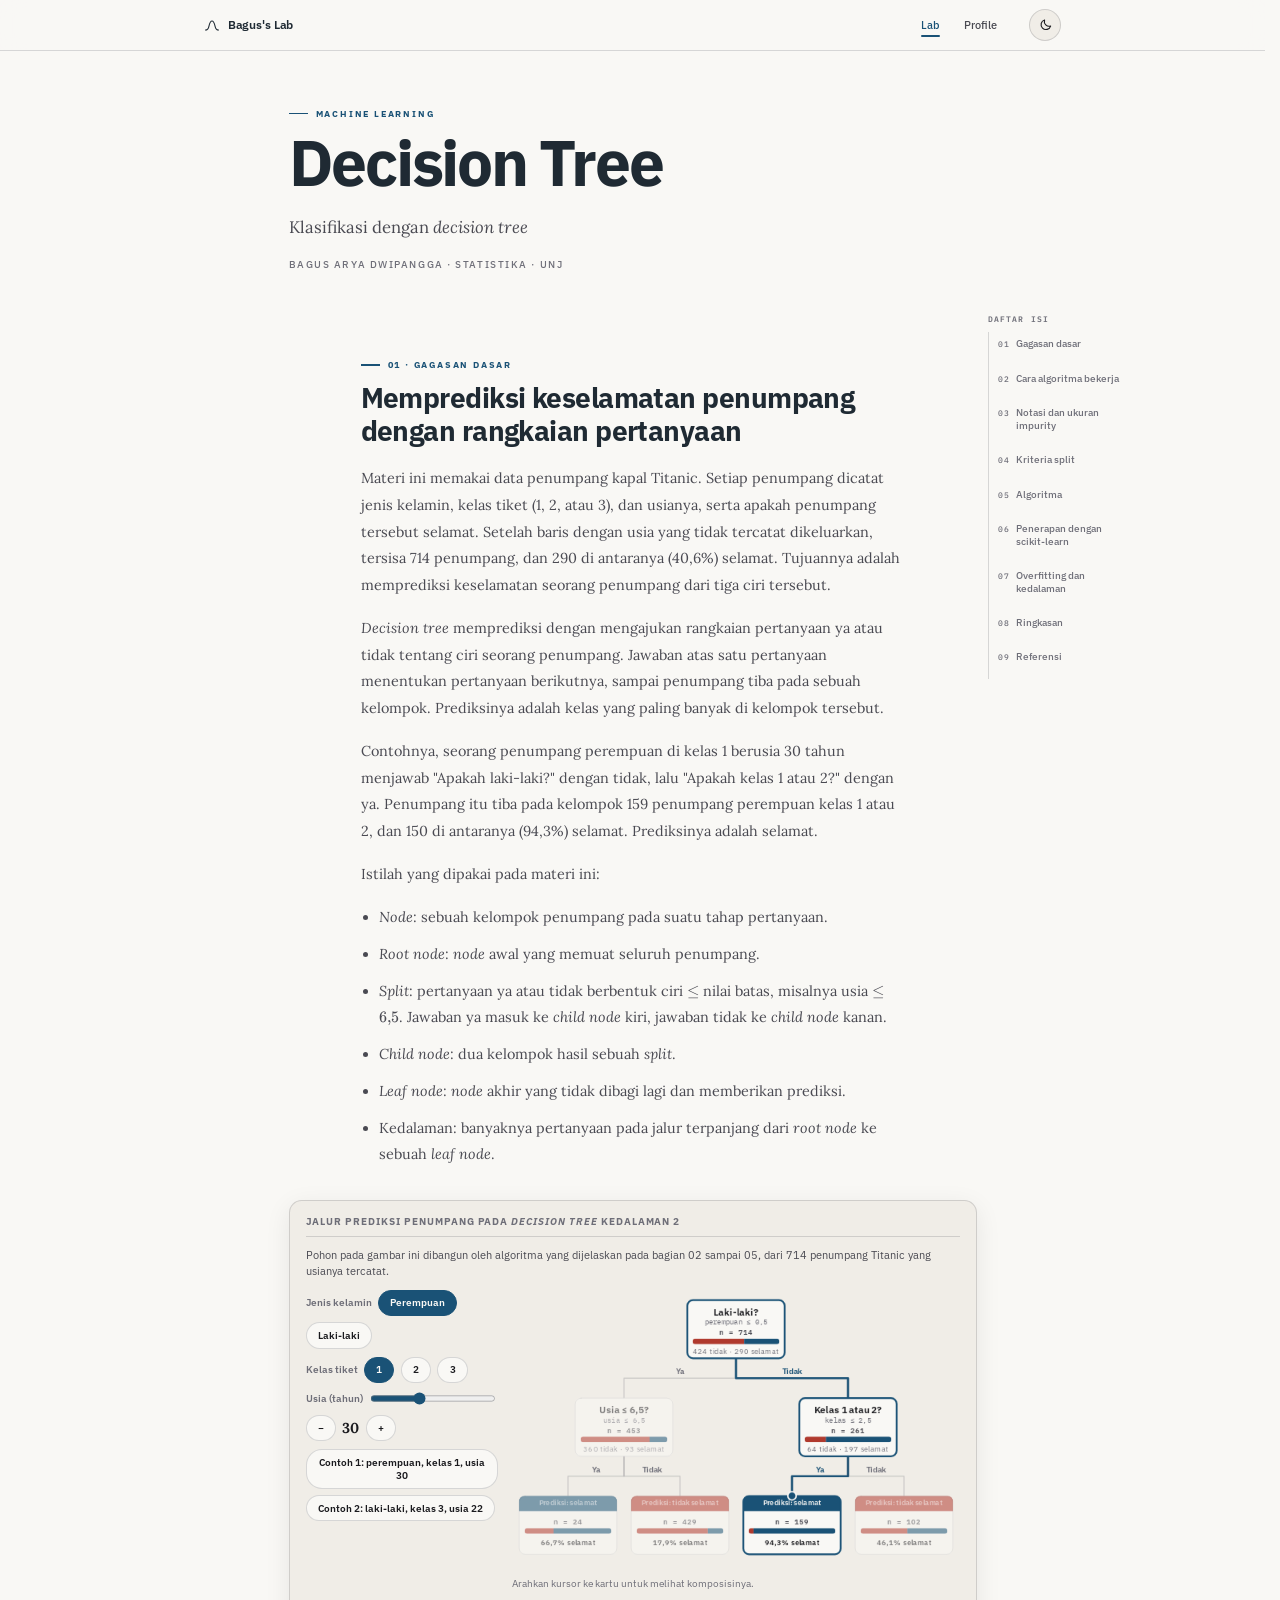
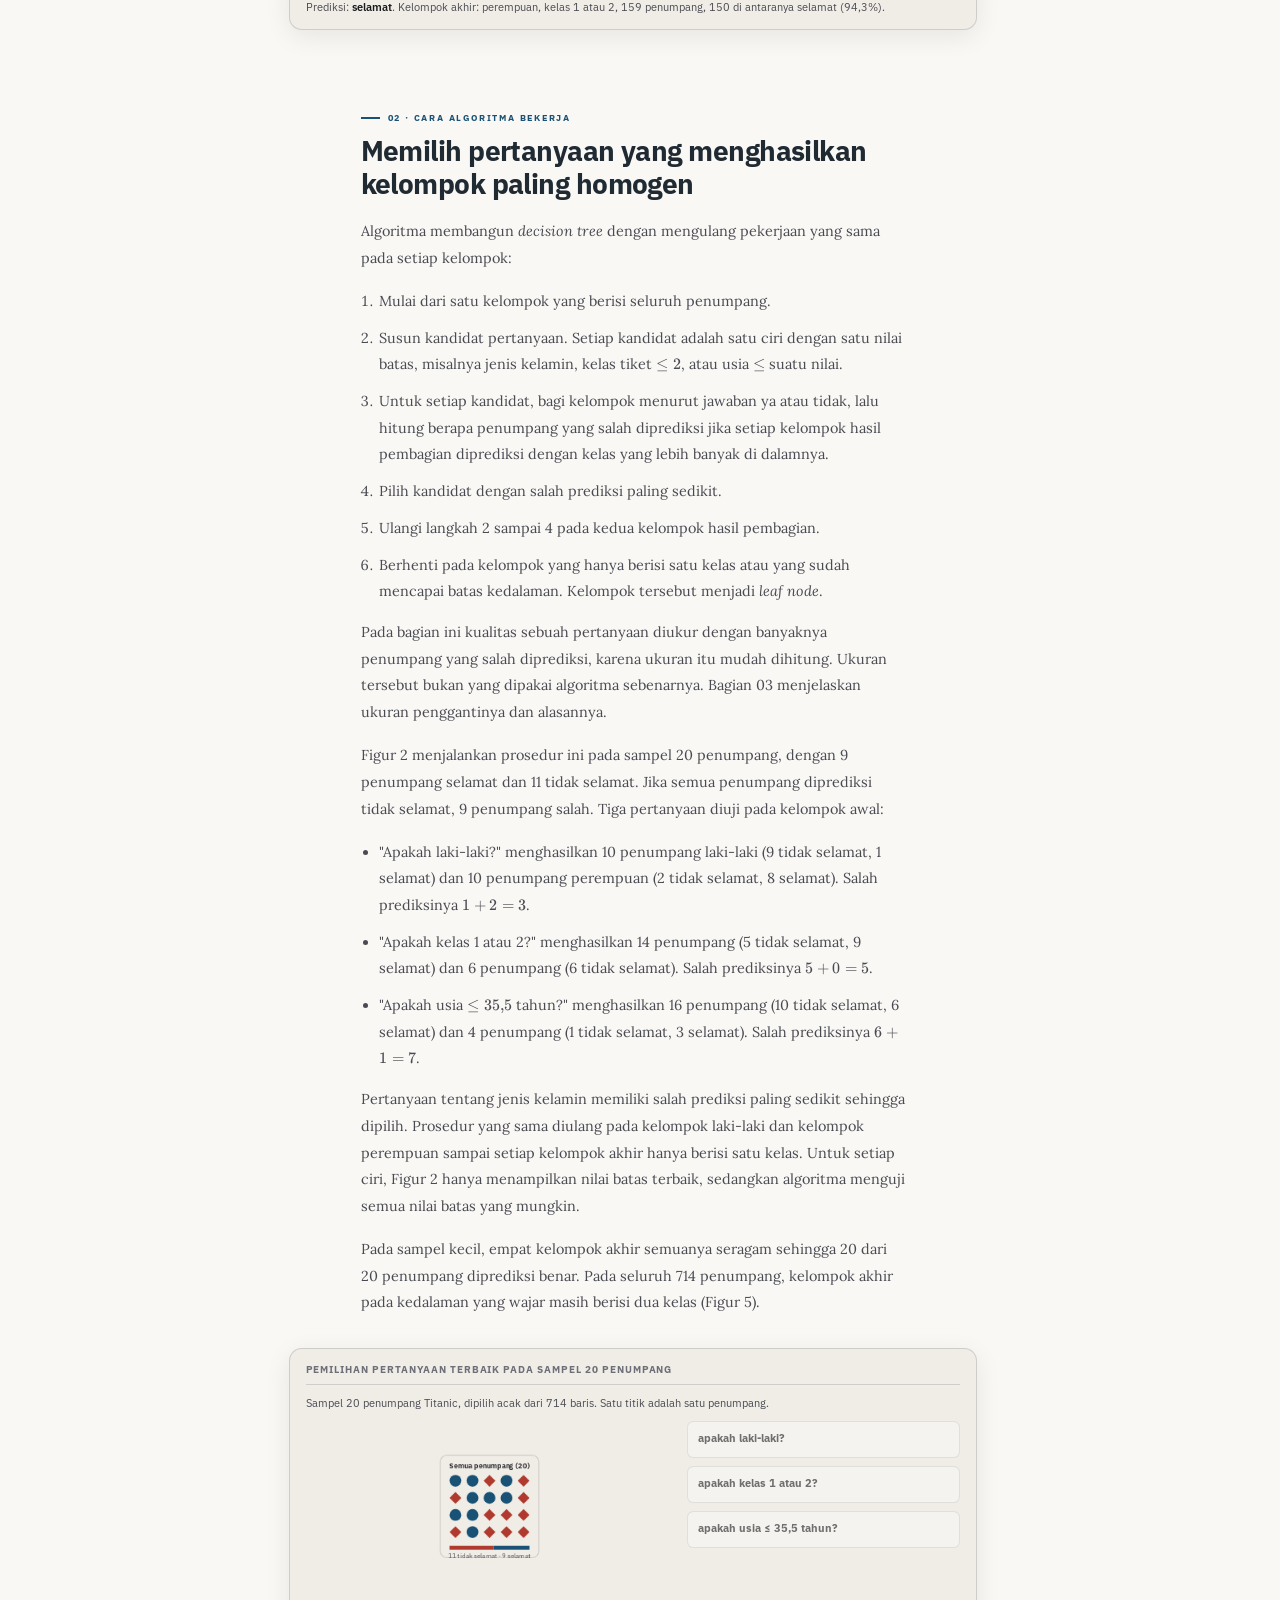
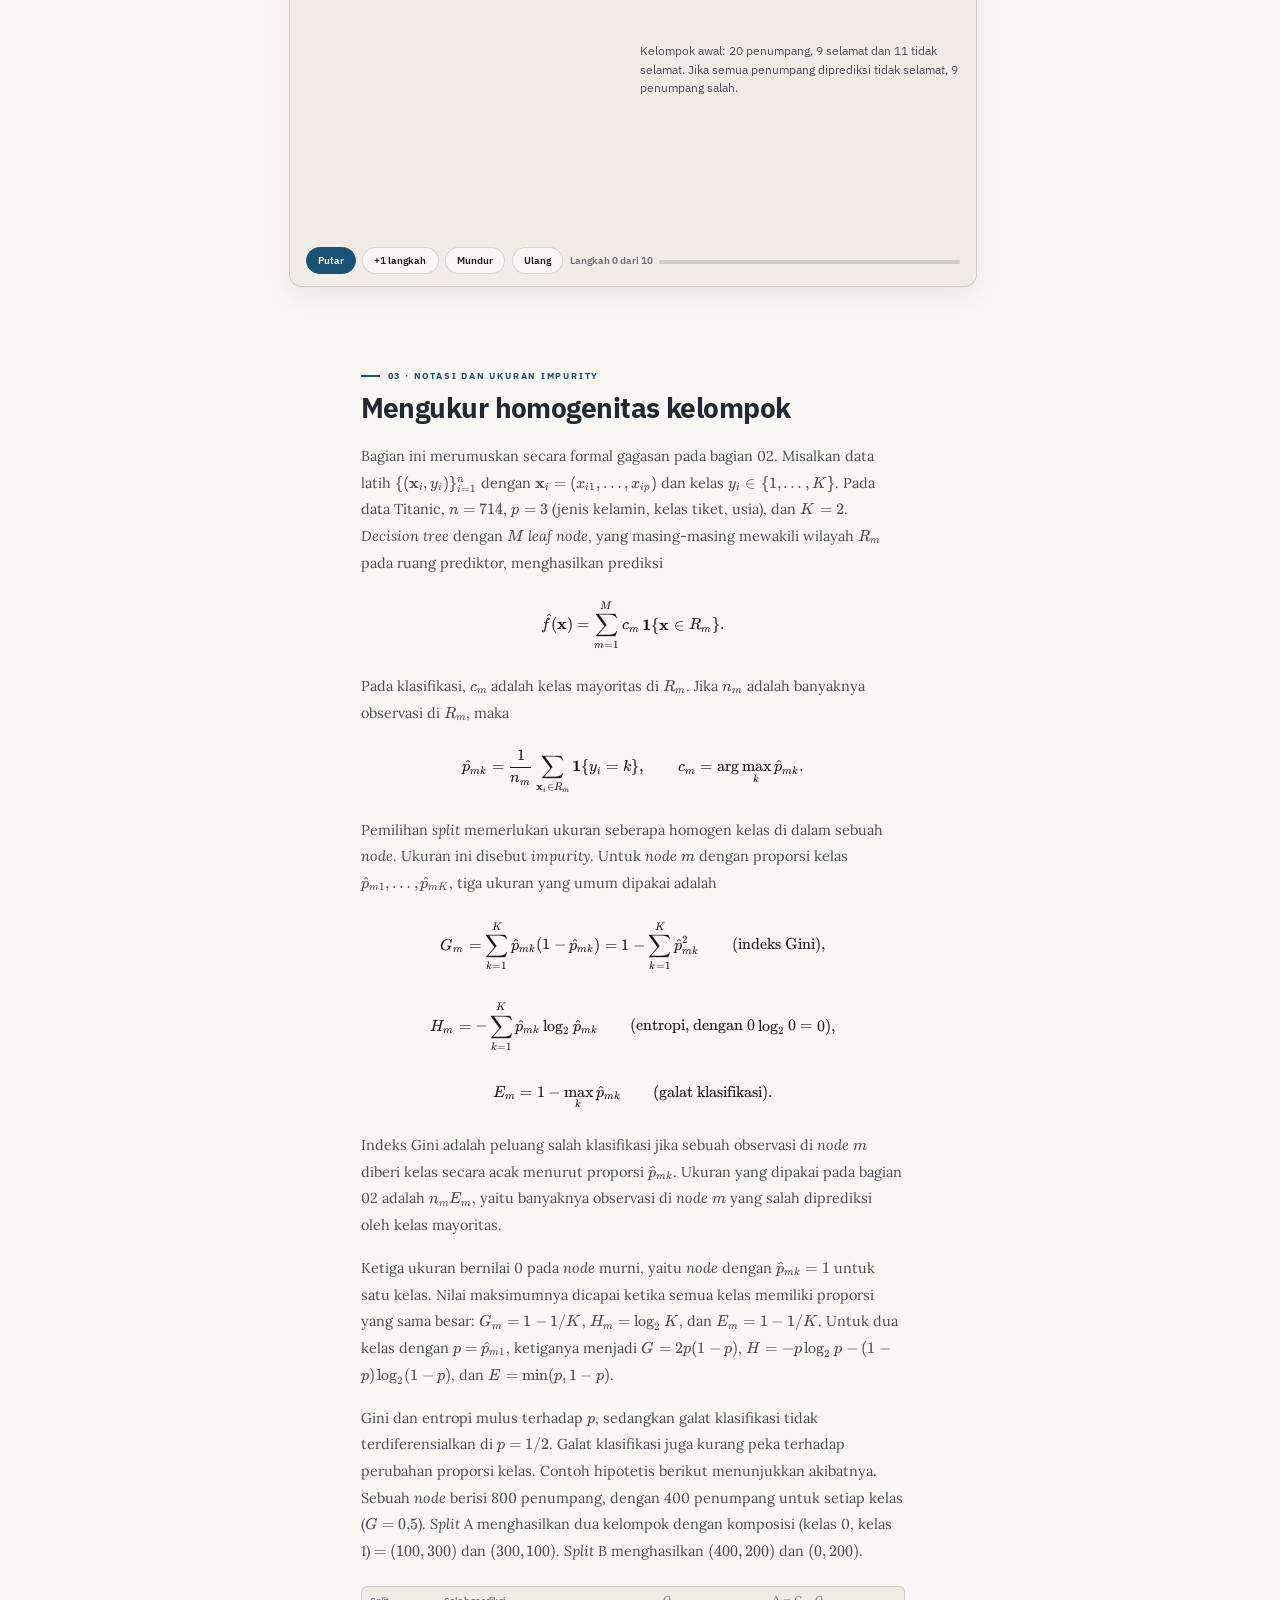
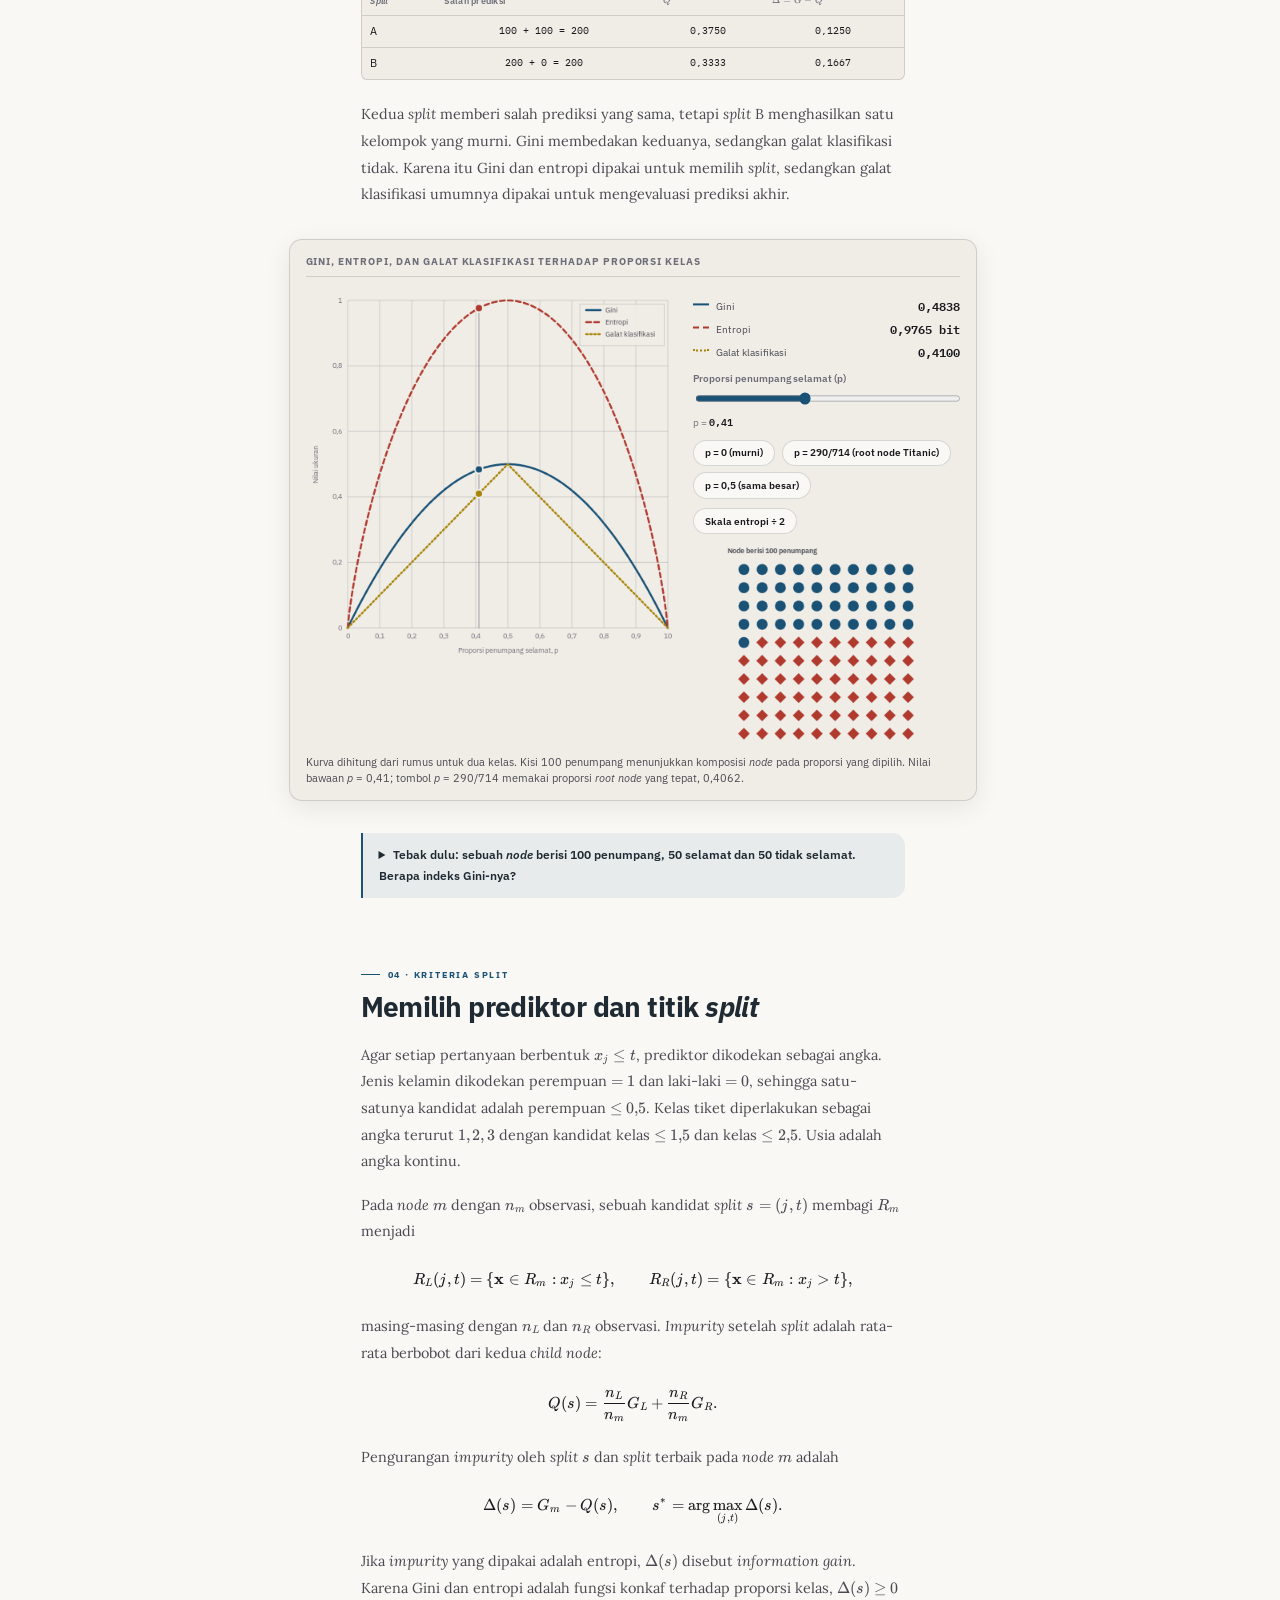
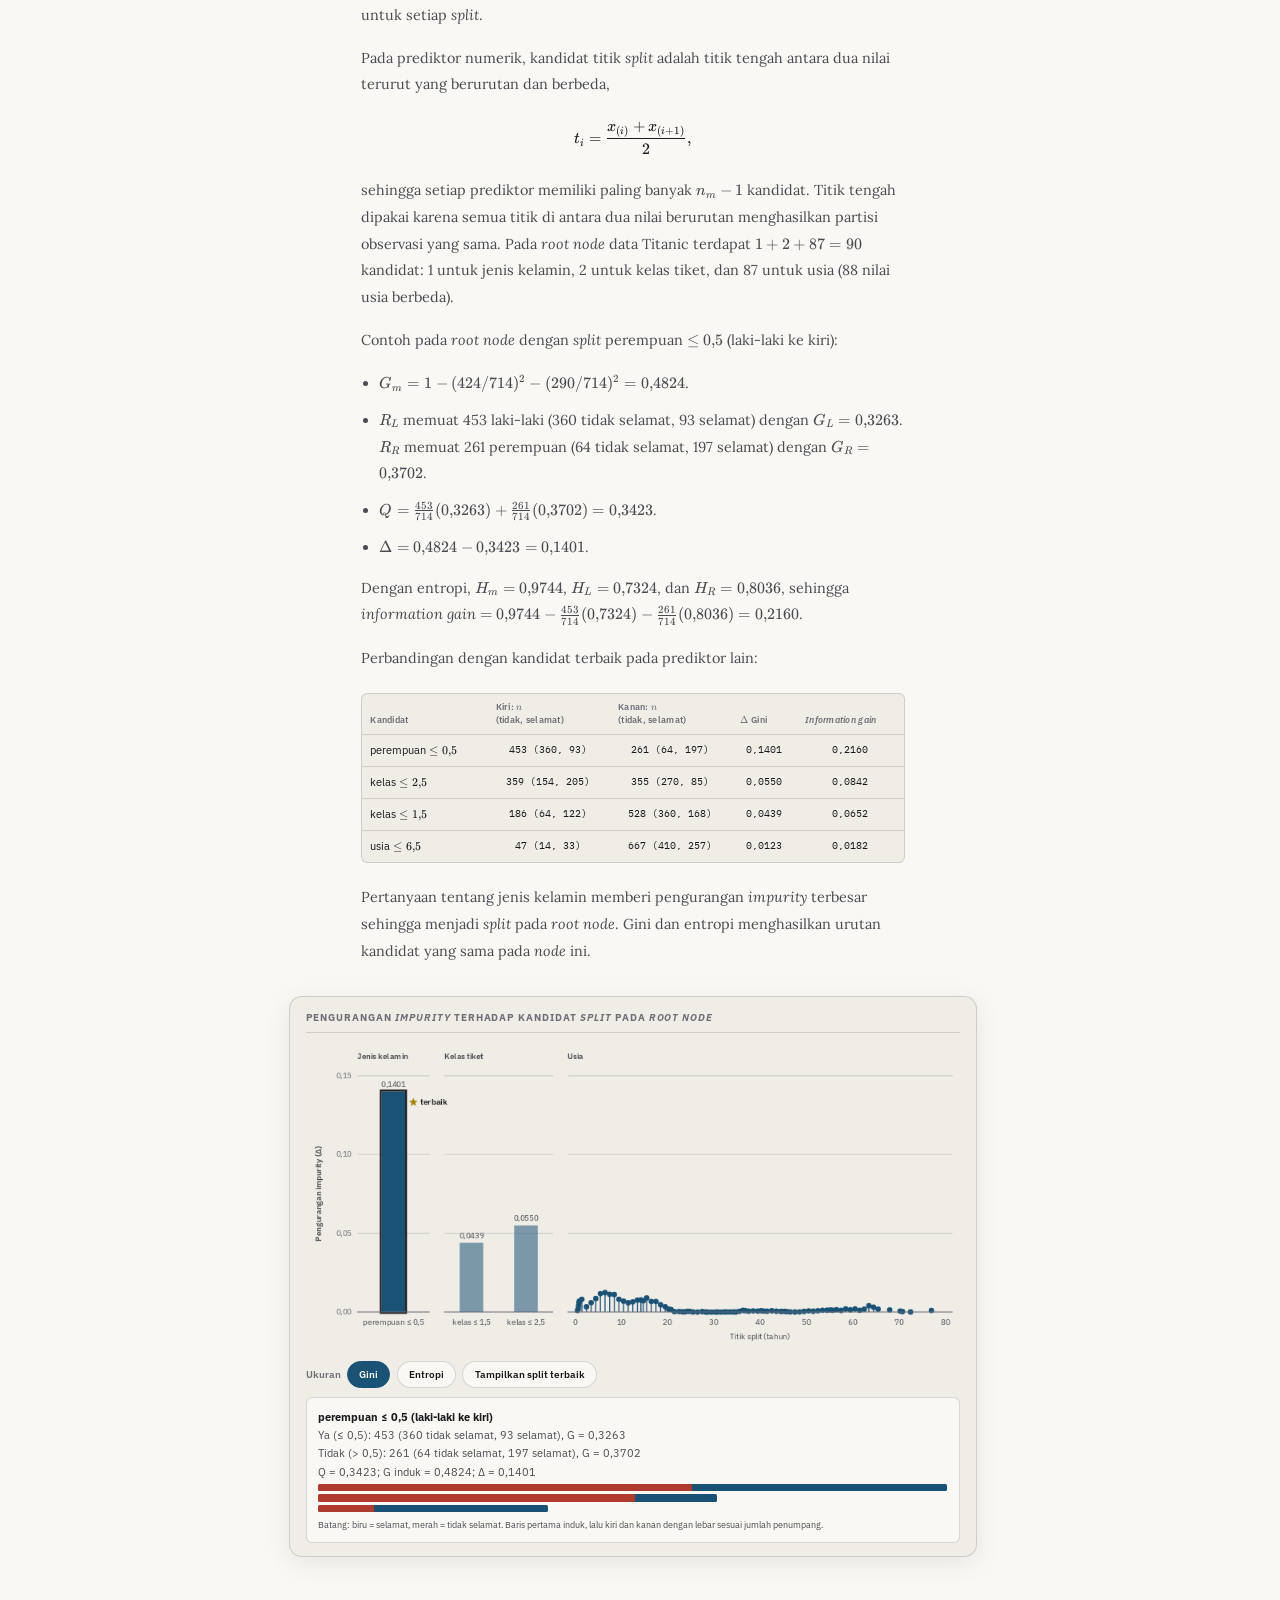
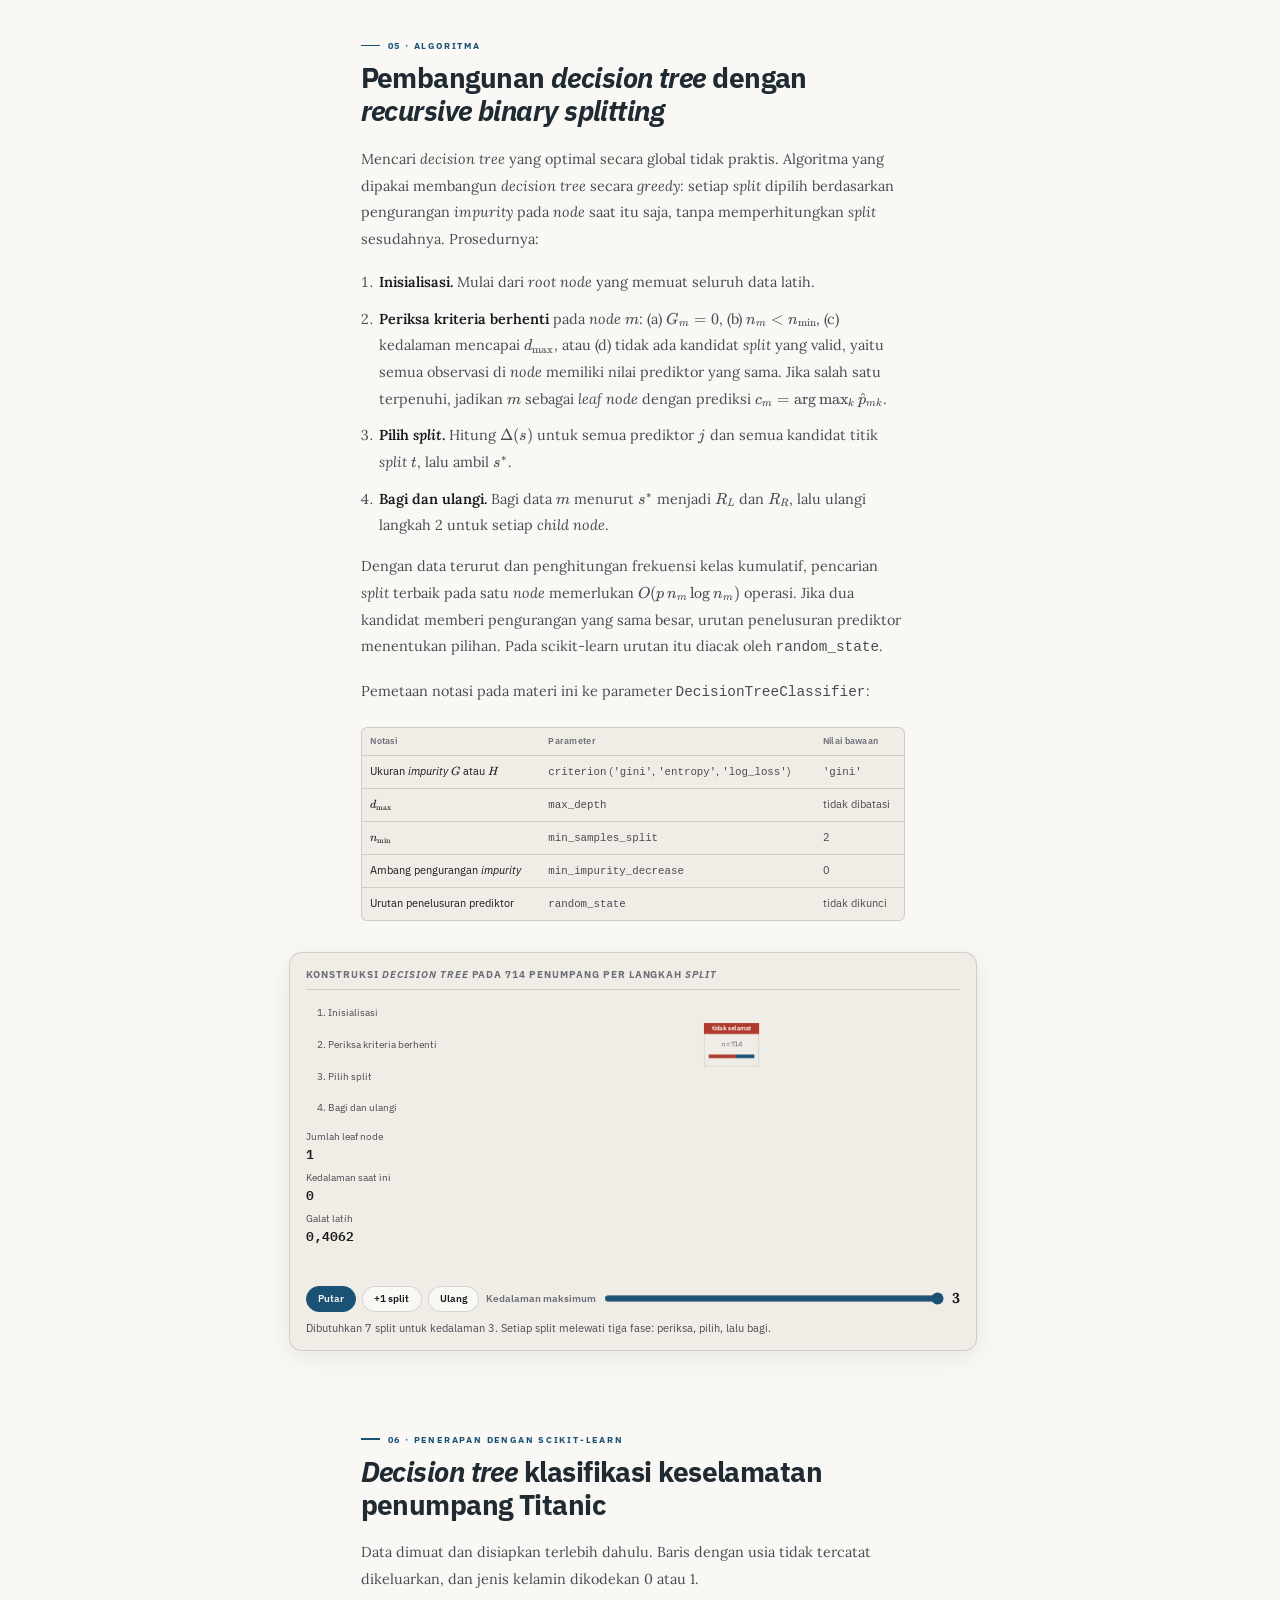
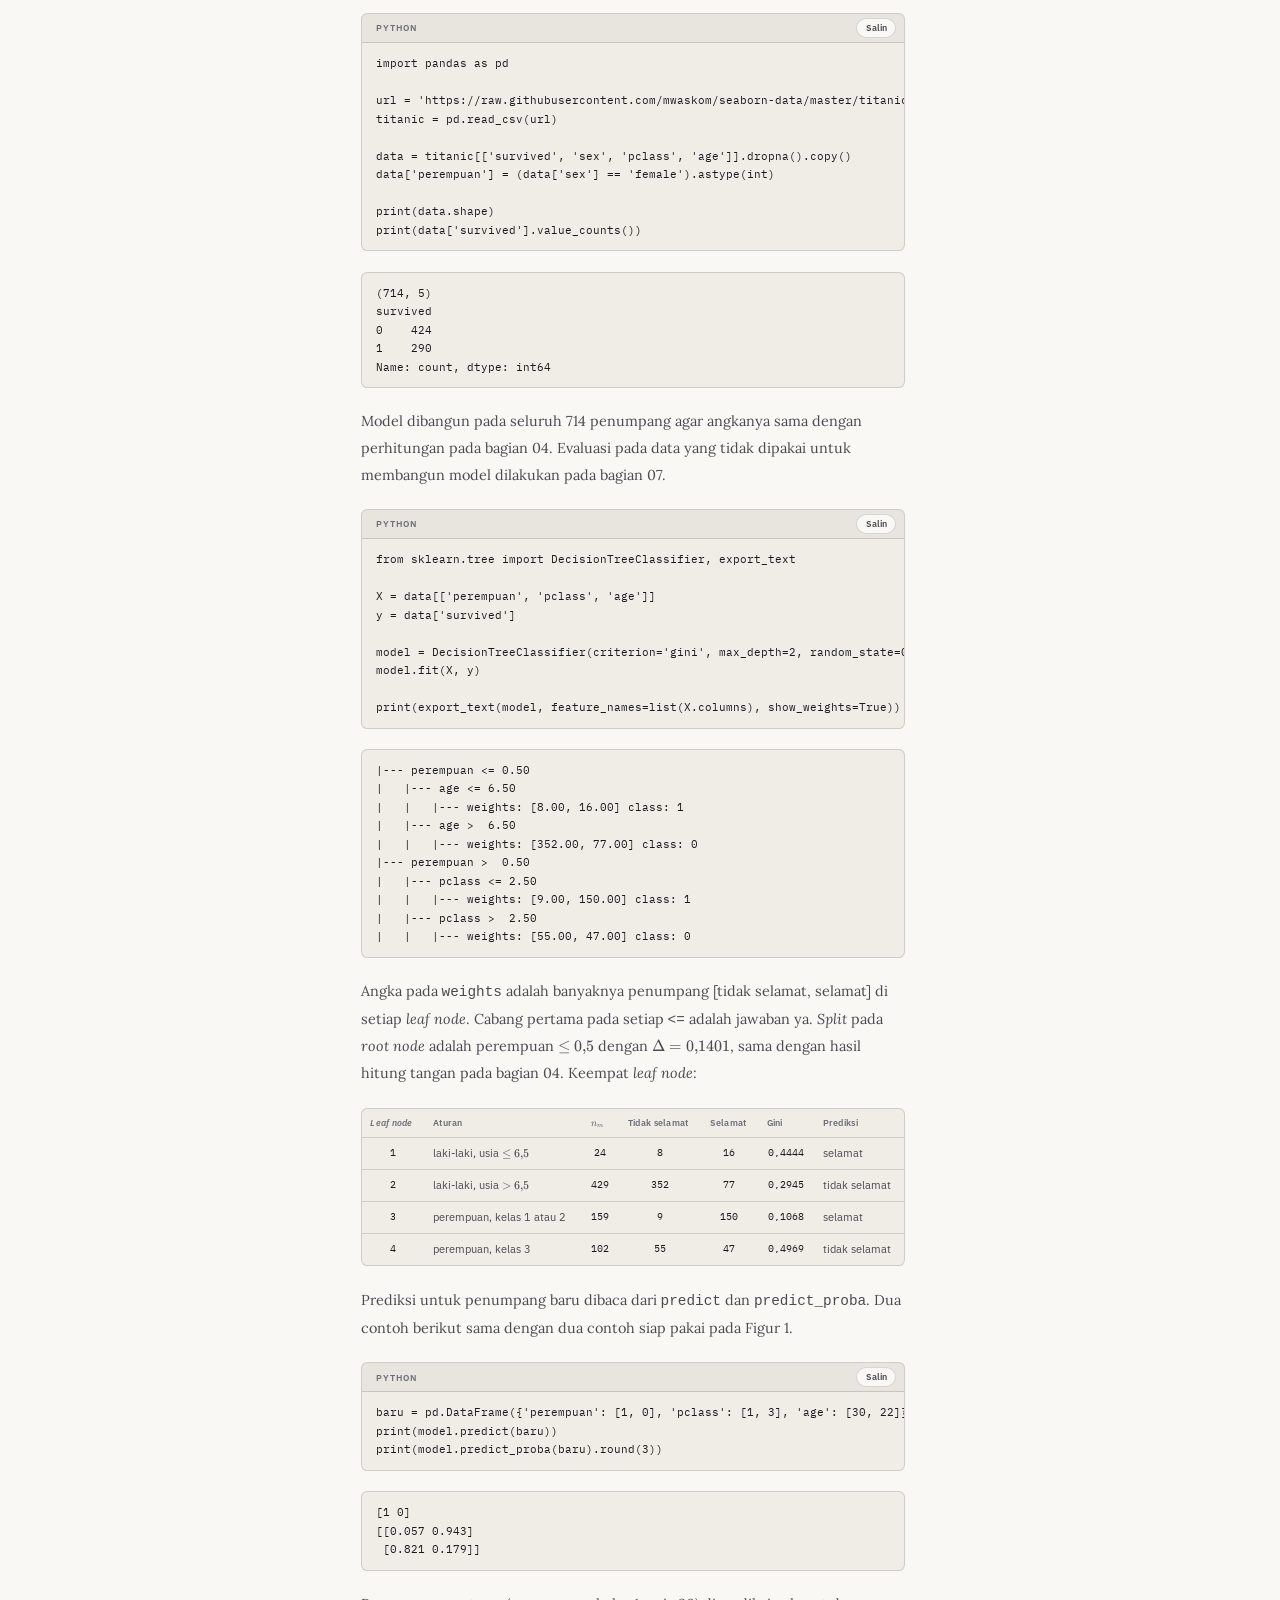
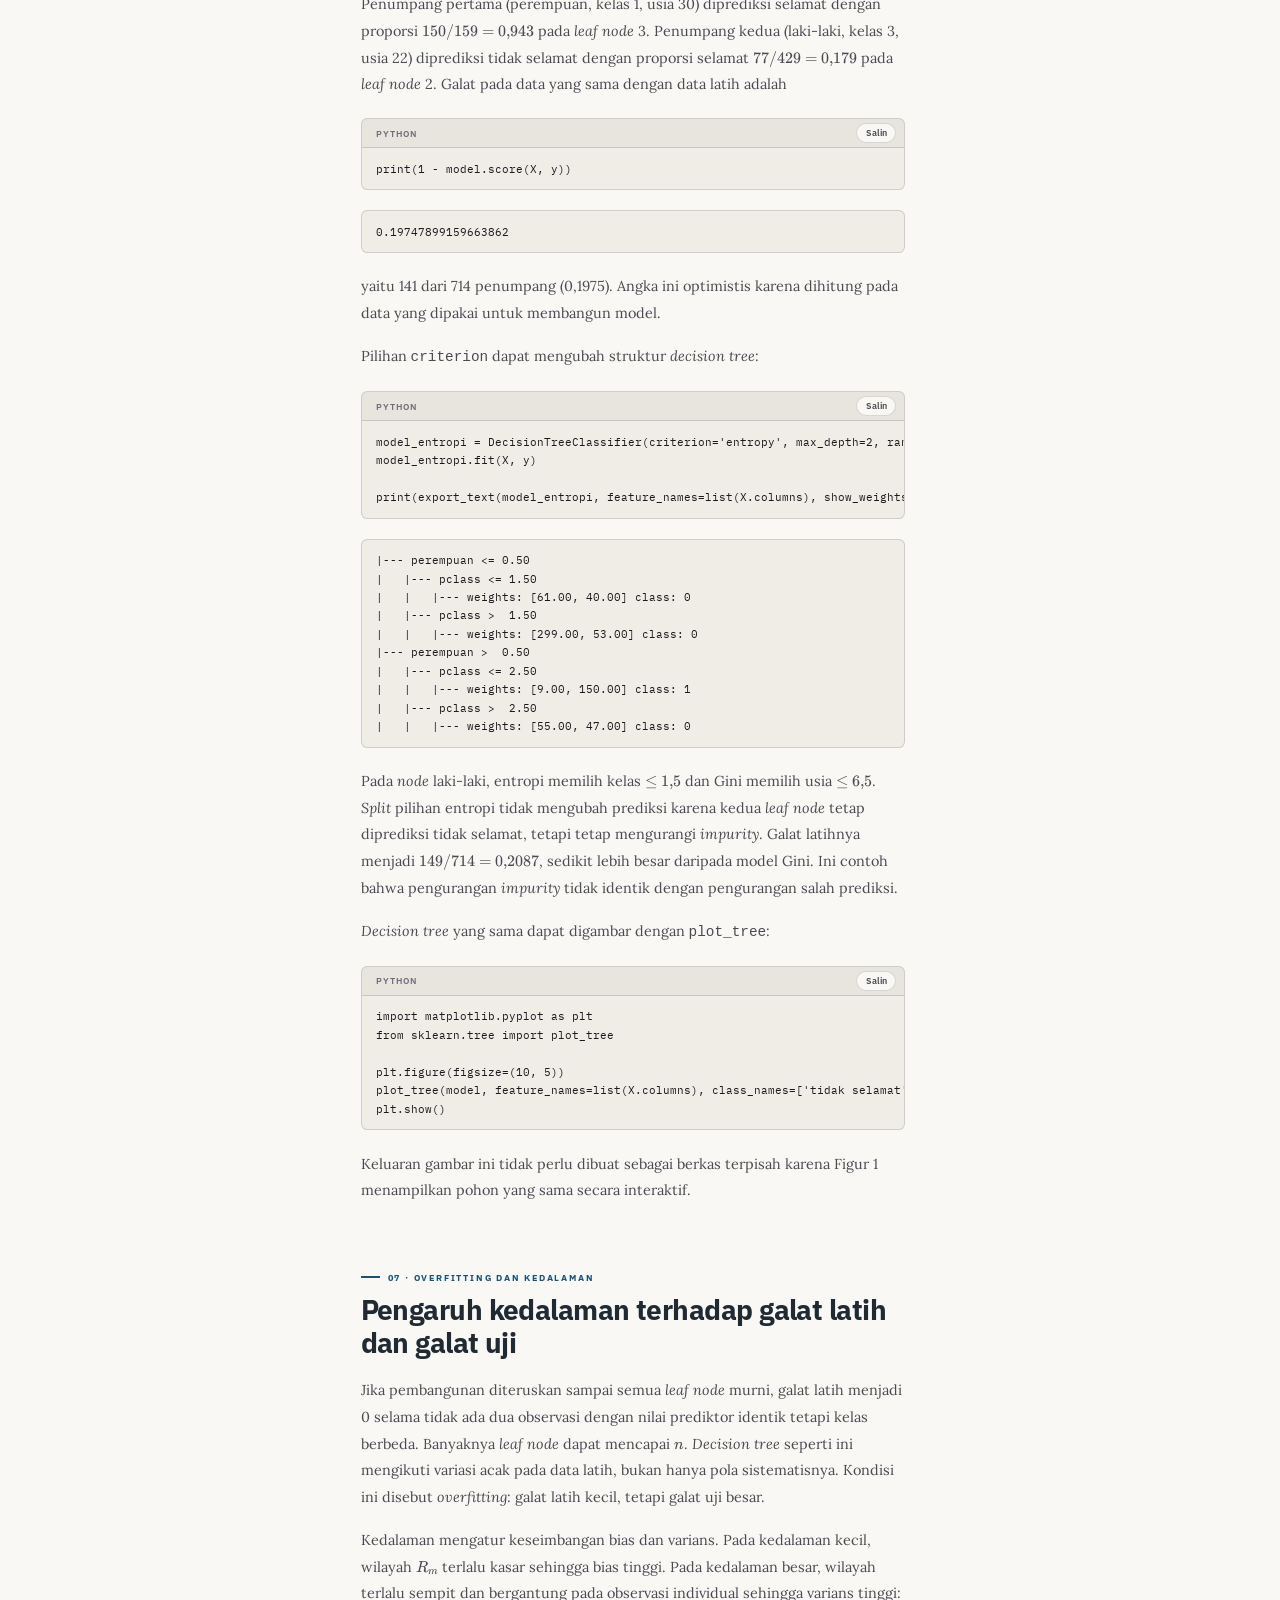
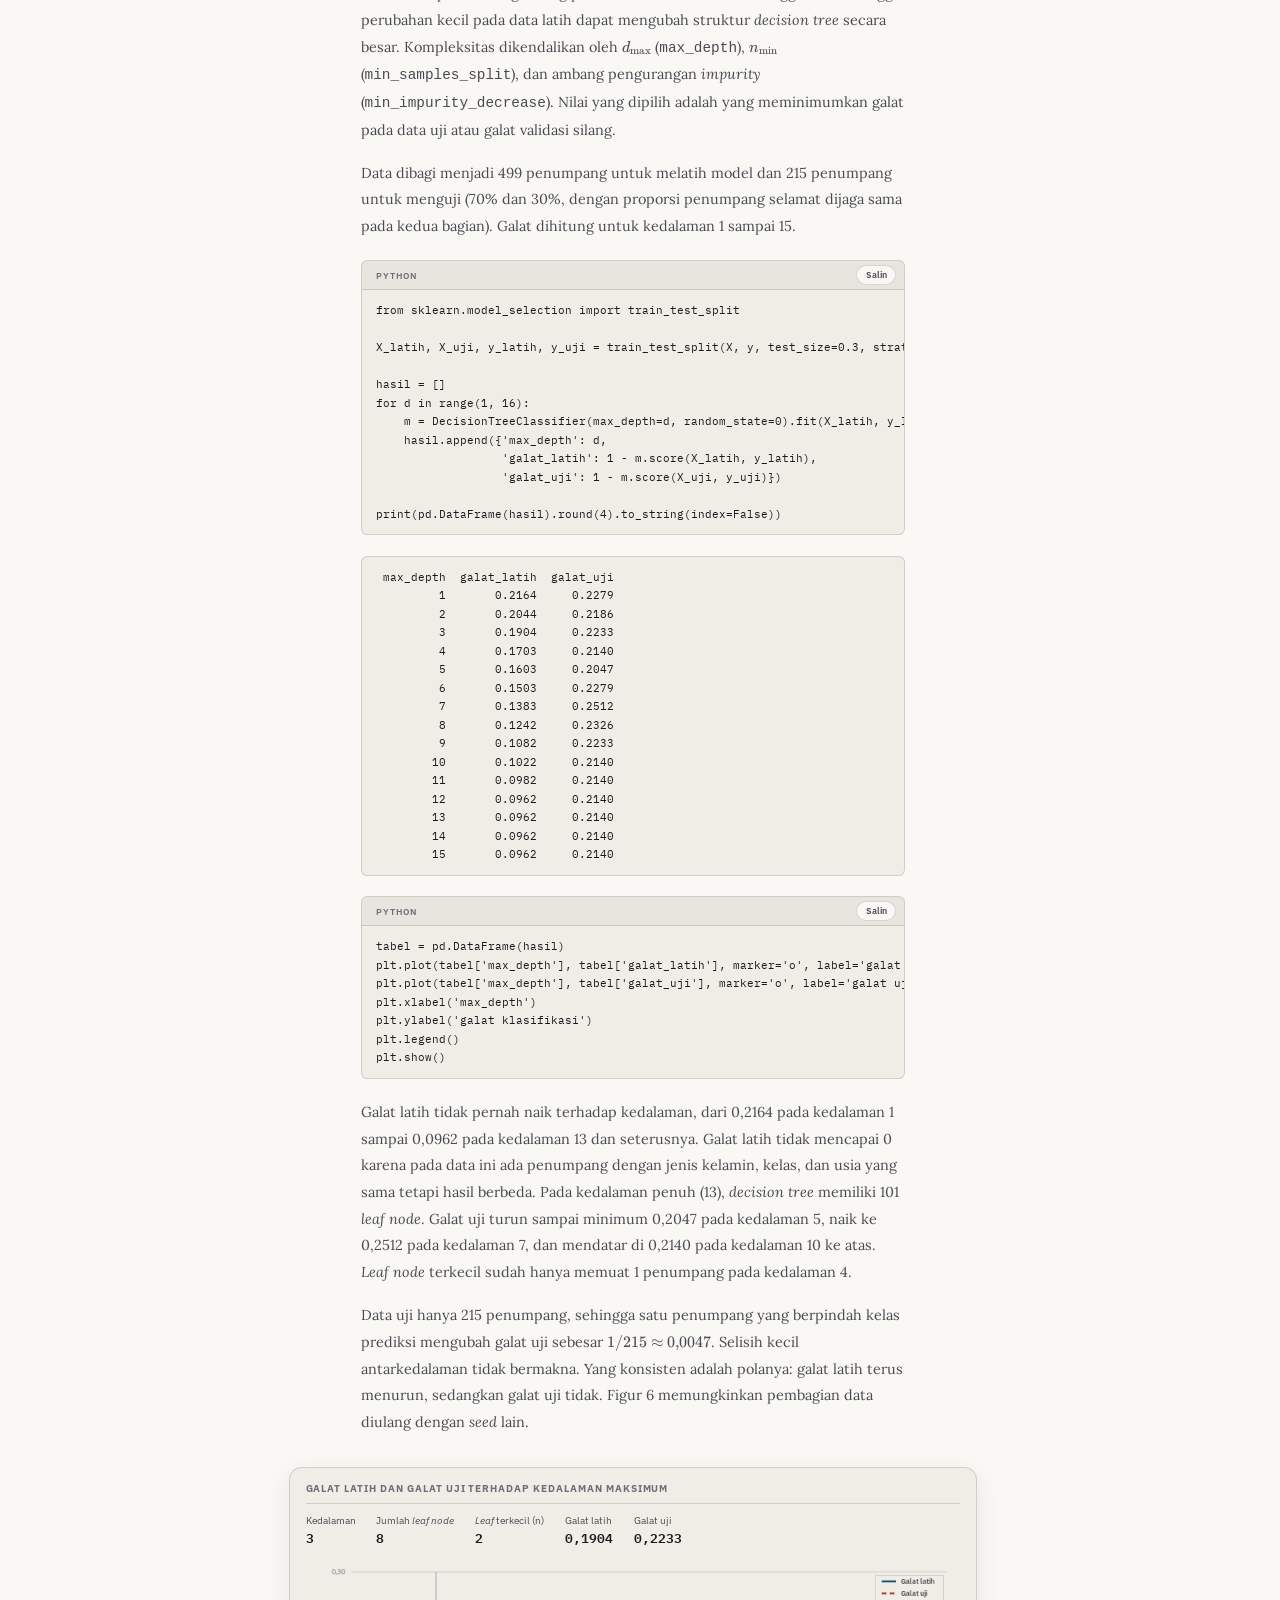
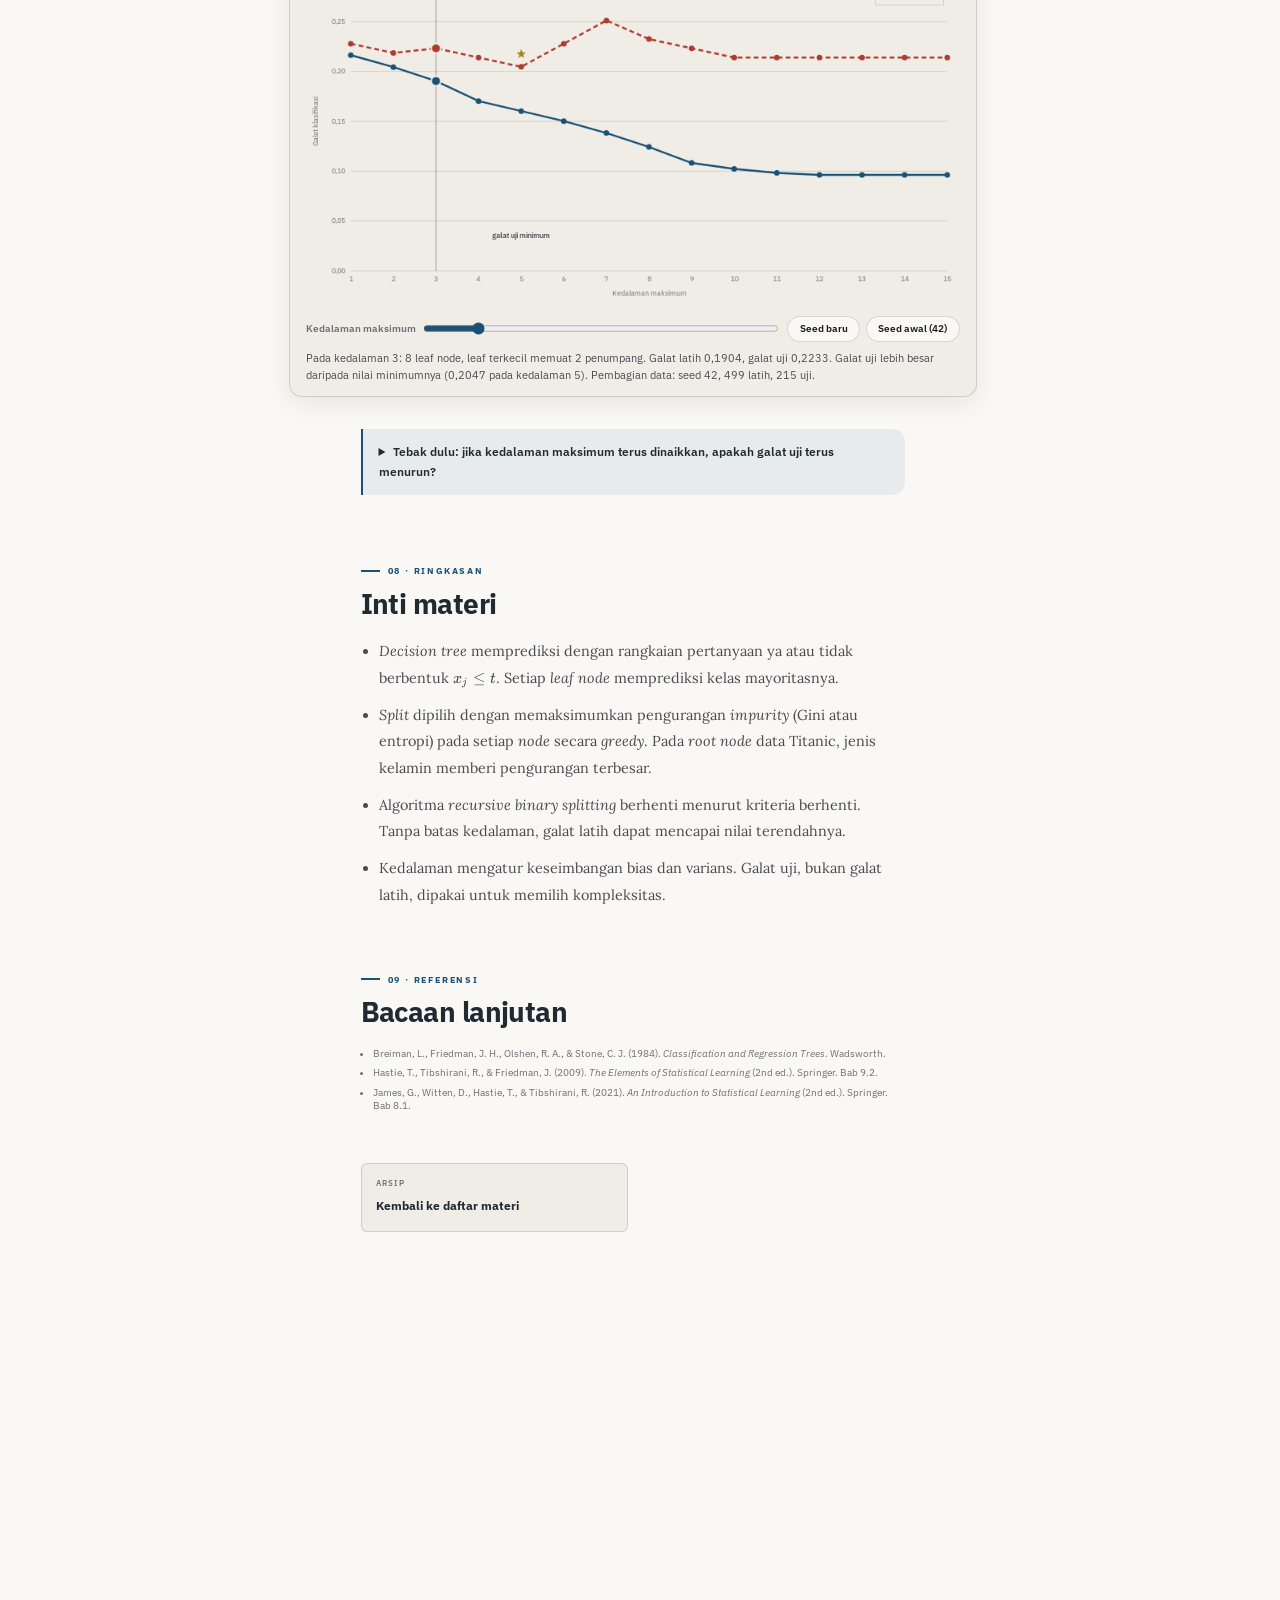
==== commit 0e16f1ca: "tambah figur pemilihan pertanyaan decision tree" ====
--- a/materi/machine-learning/pengantar-decision-tree/index.html
+++ b/materi/machine-learning/pengantar-decision-tree/index.html
@@ -53,7 +53,12 @@
   .kandidat .kartu{background:var(--kertas);border:1px solid var(--garis);border-radius:var(--radius);padding:10px 12px;font:.82rem/1.5 var(--sans);color:var(--tinta-2);transition:var(--gerak-cepat)}
   .kandidat .kartu b{display:block;color:var(--tinta);font-size:.86rem;margin-bottom:3px}
   .kandidat .kartu.dipilih{border-color:var(--aksen-1);box-shadow:0 0 0 1px var(--aksen-1)}
-  .kandidat .kartu.redup{opacity:.5}
+  .kandidat .kartu.diuji{border-color:var(--aksen-1);box-shadow:0 0 0 2px var(--aksen-1)}
+  .kandidat .kartu.belum{opacity:.6}
+  .kandidat .tanda{color:var(--aksen-1);font-weight:600;font-size:.72rem;margin-top:2px}
+  .kandidat .catatan-kecil{font:.75rem/1.5 var(--sans);color:var(--tinta-2);font-style:italic;margin:0 0 6px}
+  .pemilihan-progres{flex:1;min-width:80px;height:4px;background:var(--garis);border-radius:2px;overflow:hidden;margin-top:4px}
+  .pemilihan-progres i{display:block;height:100%;width:0%;background:var(--aksen-1);transition:width .3s}
   .langkah-algo{margin:0;padding:0;list-style:none;font:.82rem/1.5 var(--sans);color:var(--tinta-2)}
   .langkah-algo li{padding:7px 10px;border-left:4px solid transparent;border-radius:0 var(--radius) var(--radius) 0;margin:0 0 6px}
   .langkah-algo li.aktif{border-left-color:var(--aksen-1);background:color-mix(in srgb,var(--aksen-1) 9%,transparent);color:var(--tinta)}
@@ -216,6 +221,7 @@
       <button type="button" class="btn" id="pemilihan-mundur" disabled>Mundur</button>
       <button type="button" class="btn" id="pemilihan-ulang">Ulang</button>
       <span class="lbl" id="pemilihan-langkah">Langkah 0 dari 10</span>
+      <div class="pemilihan-progres" aria-hidden="true"><i id="pemilihan-progres-i"></i></div>
     </div>
   </div>
 </section>
@@ -397,6 +403,7 @@
       <b id="kon-kedalaman-nilai">3</b>
     </div>
     <p class="fig-ket" id="kon-ket">Tujuh <i>split</i> dibutuhkan untuk kedalaman 3. Setiap <i>split</i> melewati tiga fase: periksa, pilih, lalu bagi.</p>
+    <p id="kon-banner" role="status" hidden style="margin:10px 0 0;padding:10px 14px;border-left:4px solid var(--aksen-1);background:var(--kertas-2)"></p>
   </div>
 </section>
 
@@ -597,5 +604,6 @@
 <script src="widgets/kandidat.js"></script>
 <script src="widgets/kedalaman.js"></script>
 <script src="widgets/konstruksi.js"></script>
+<script src="widgets/pemilihan.js"></script>
 </body>
 </html>
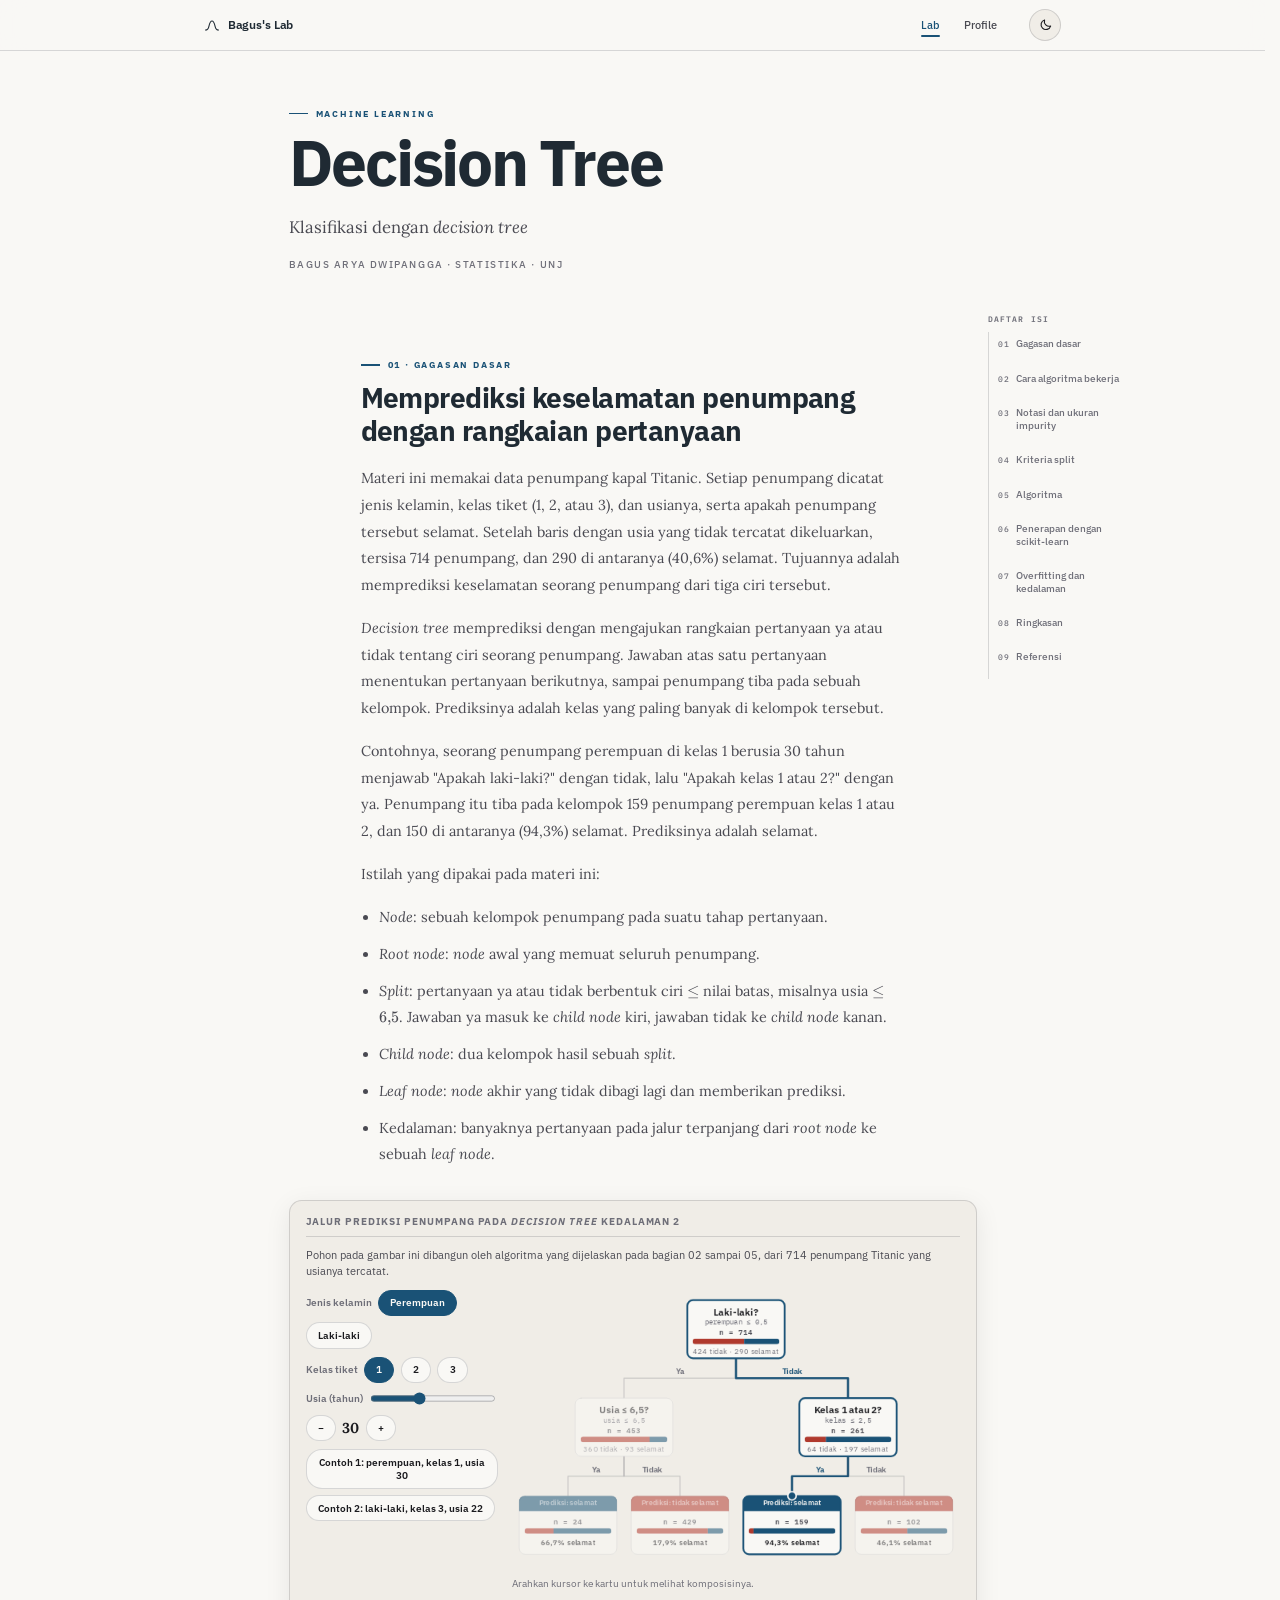
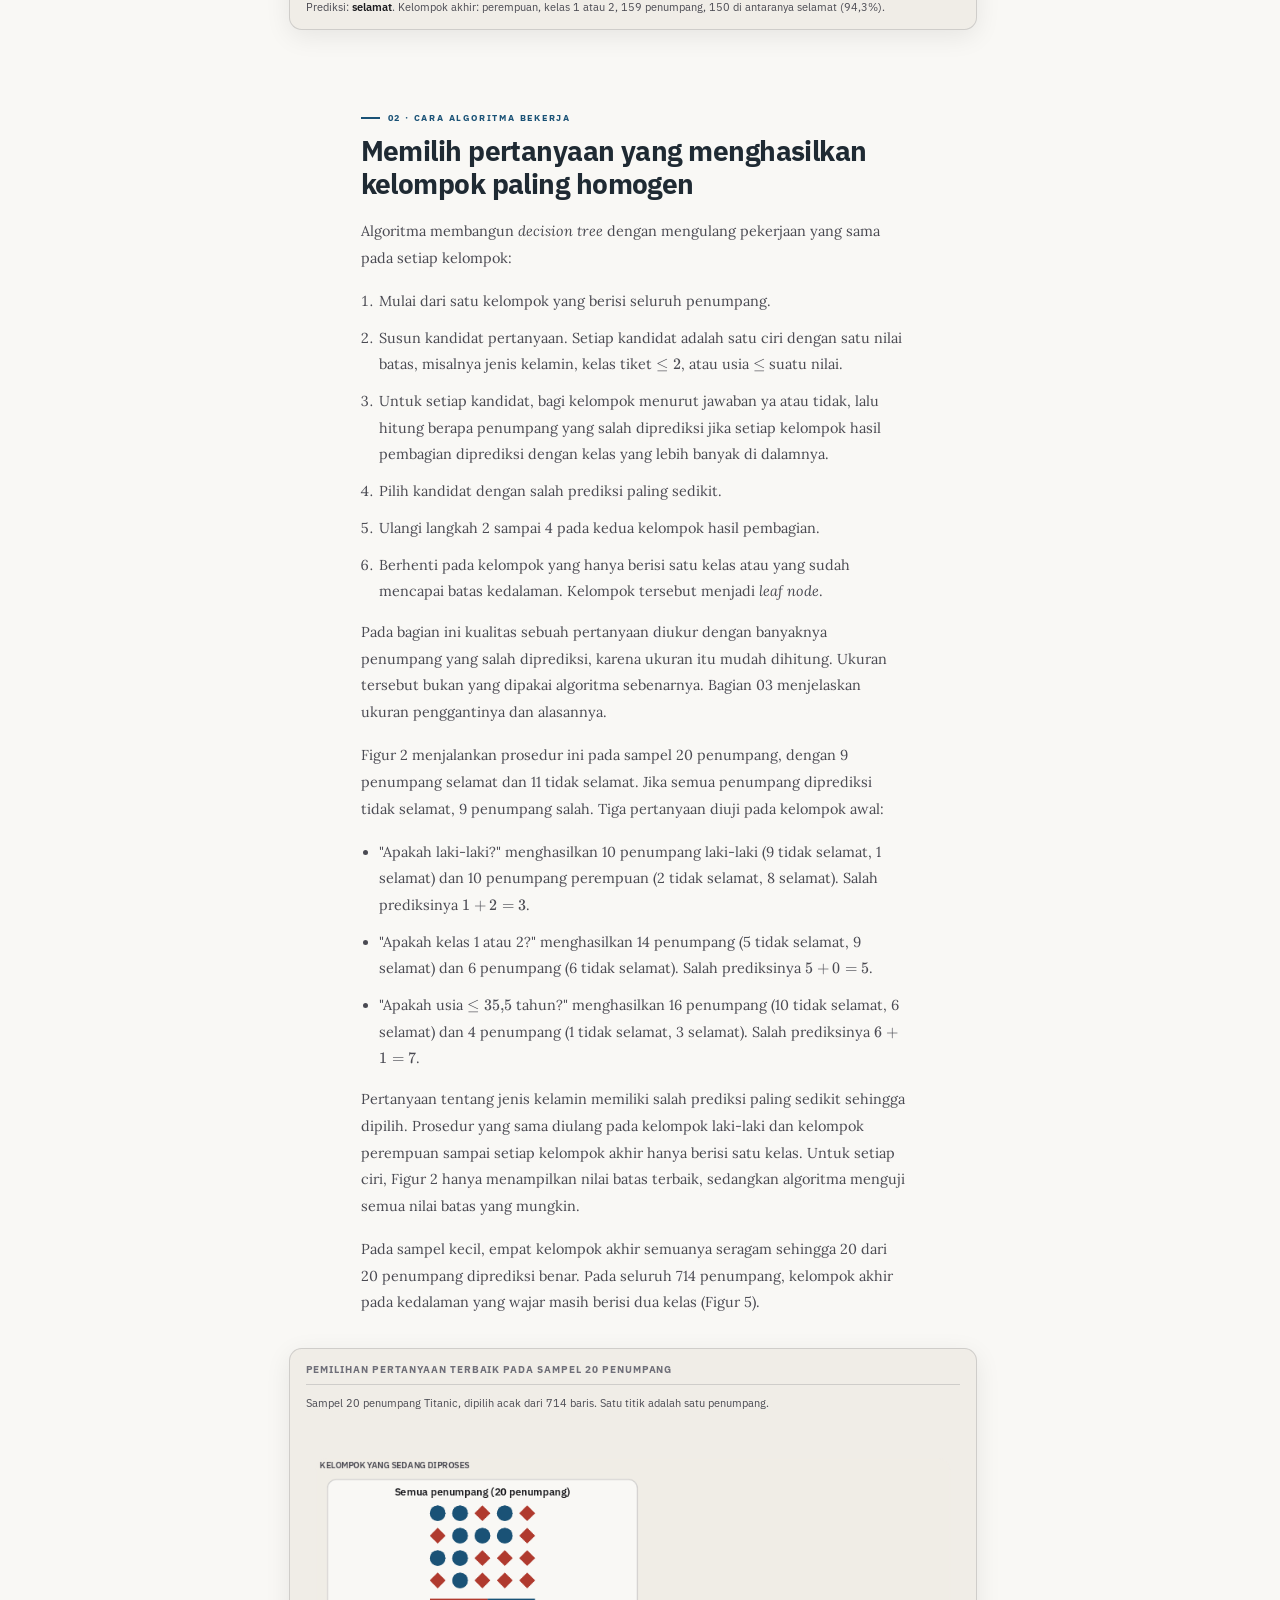
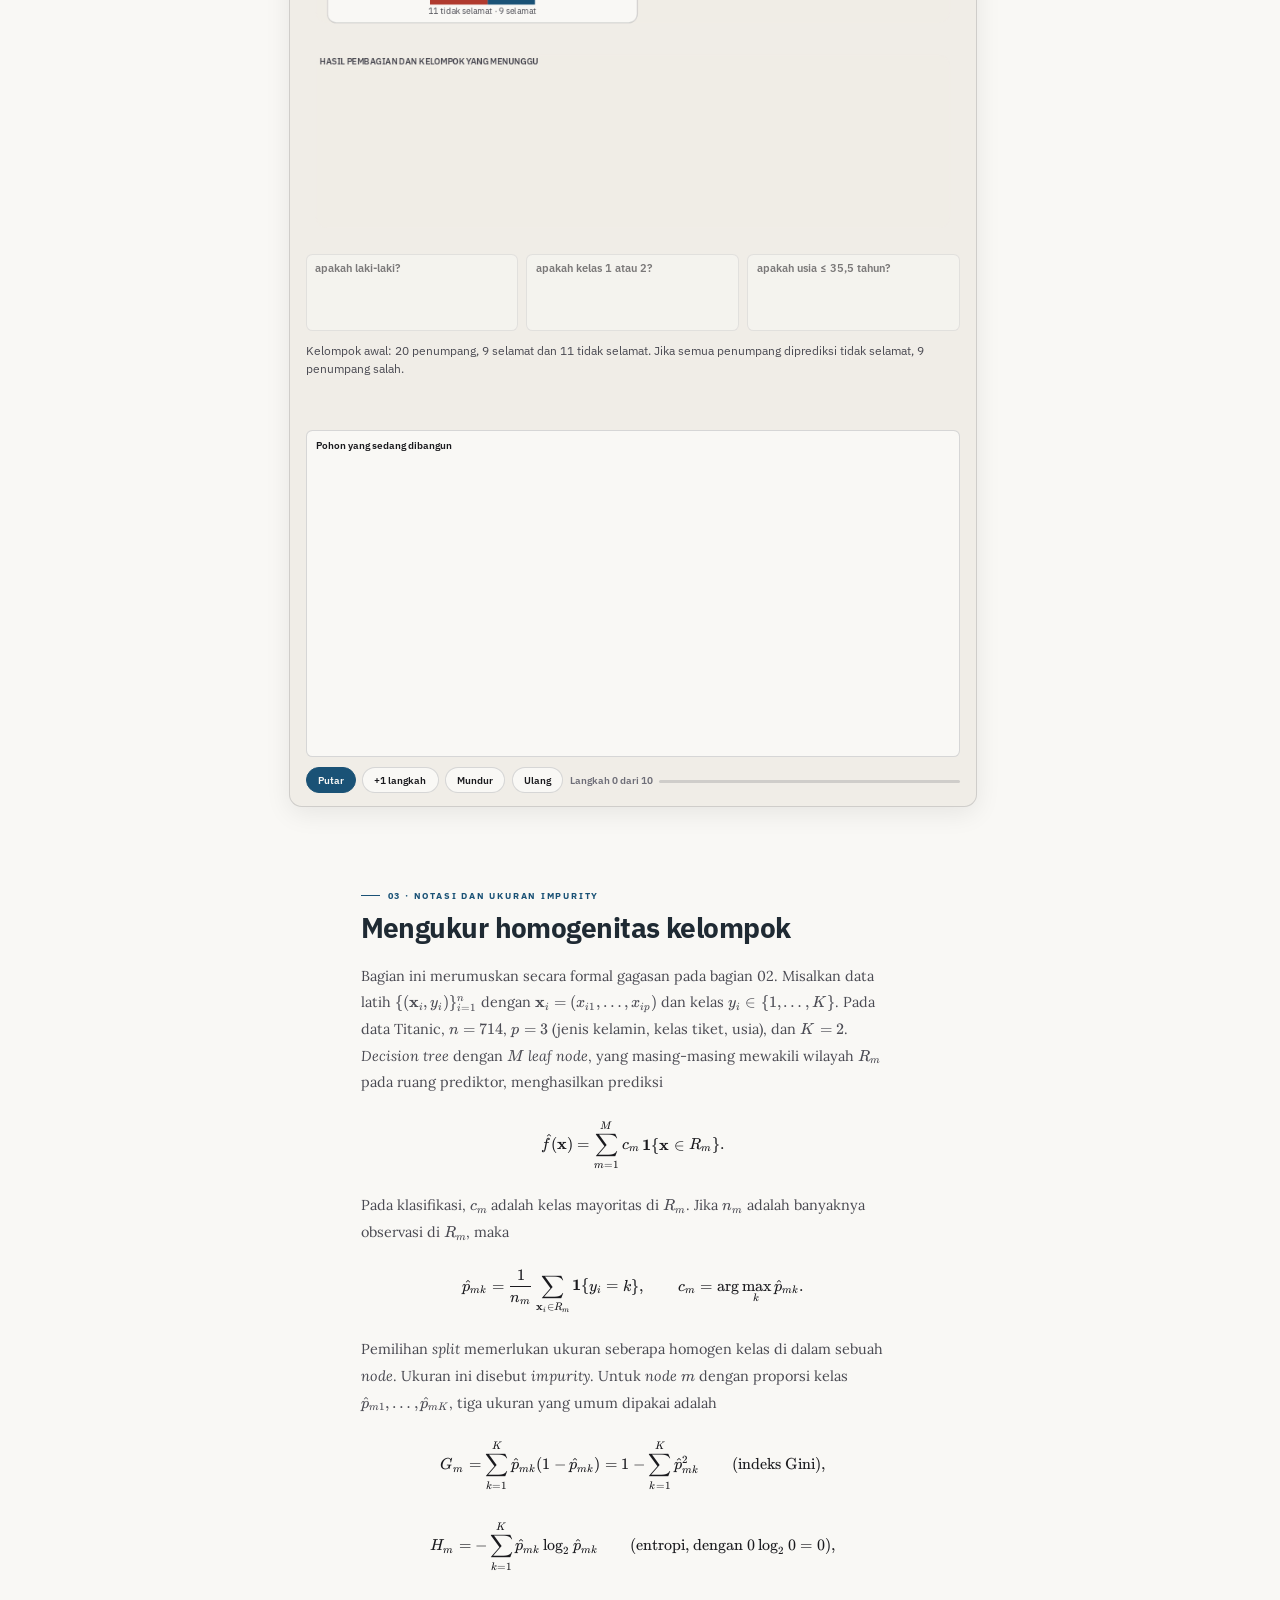
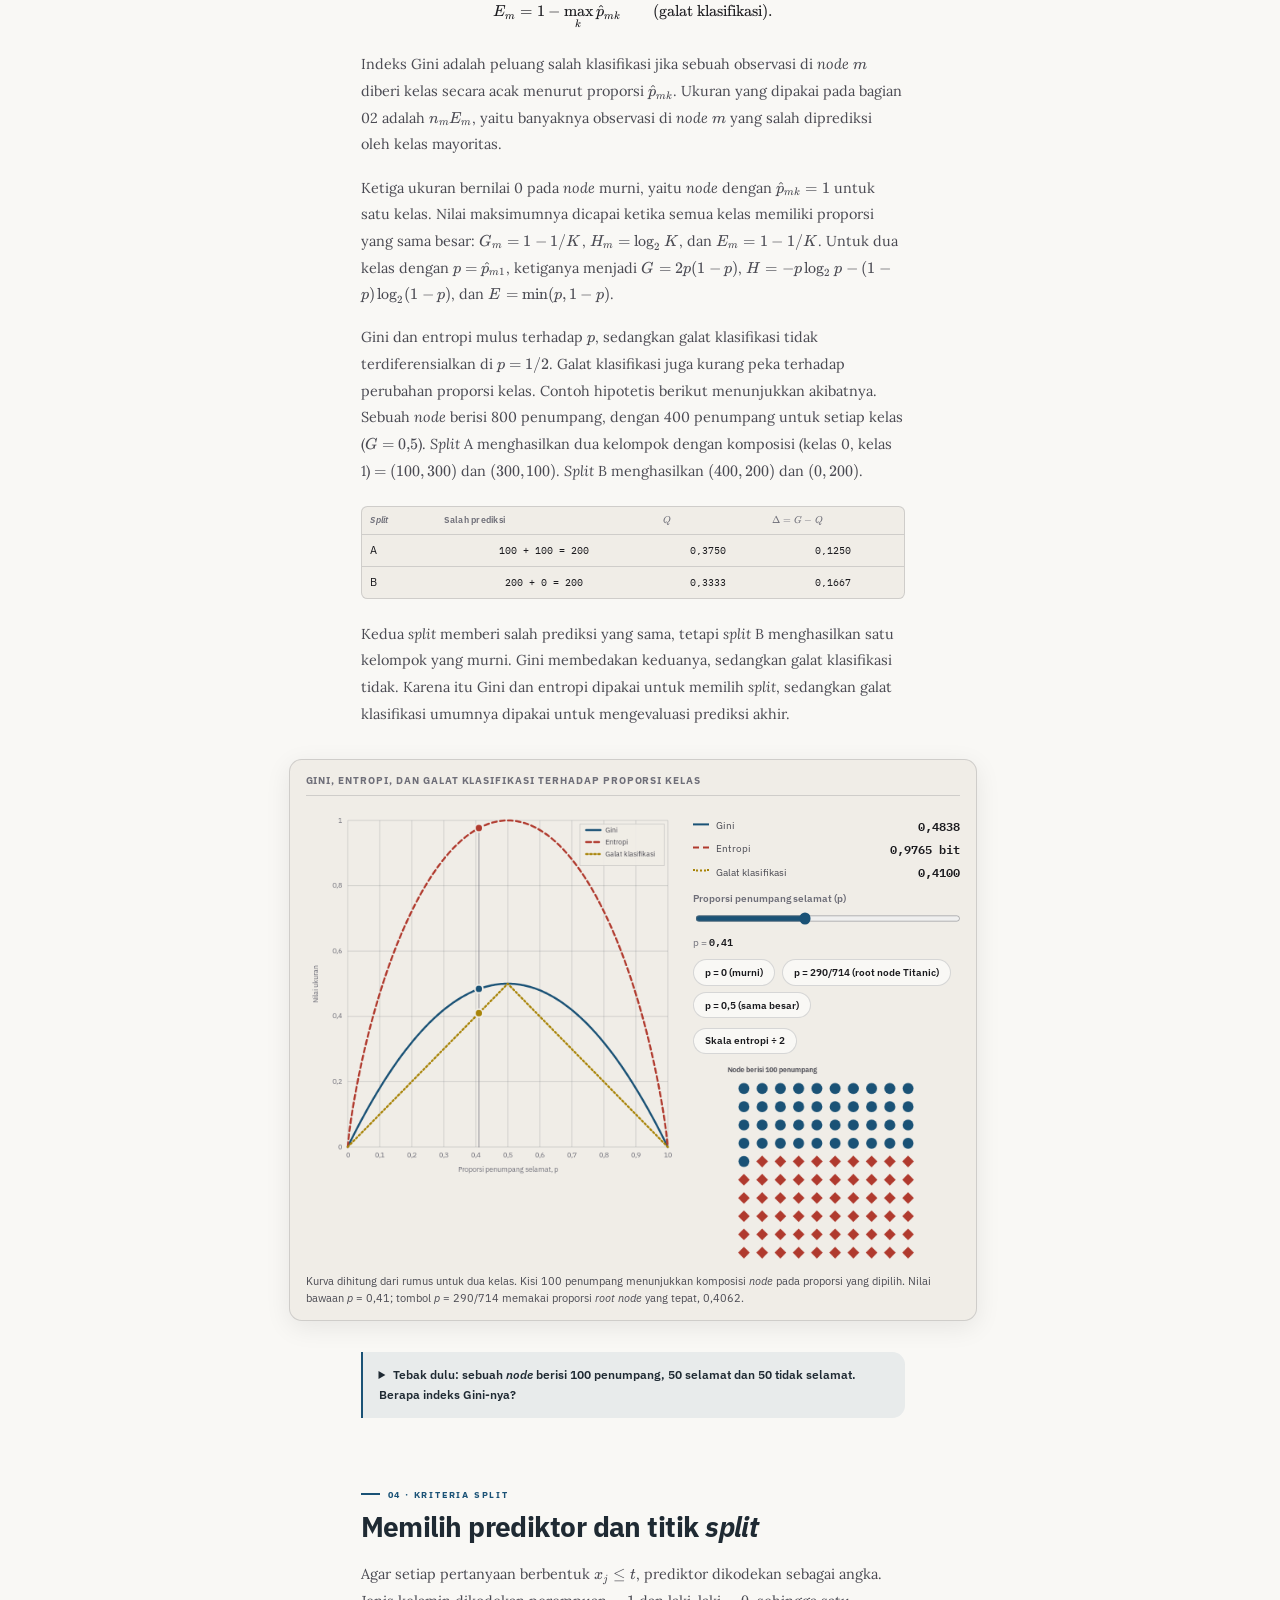
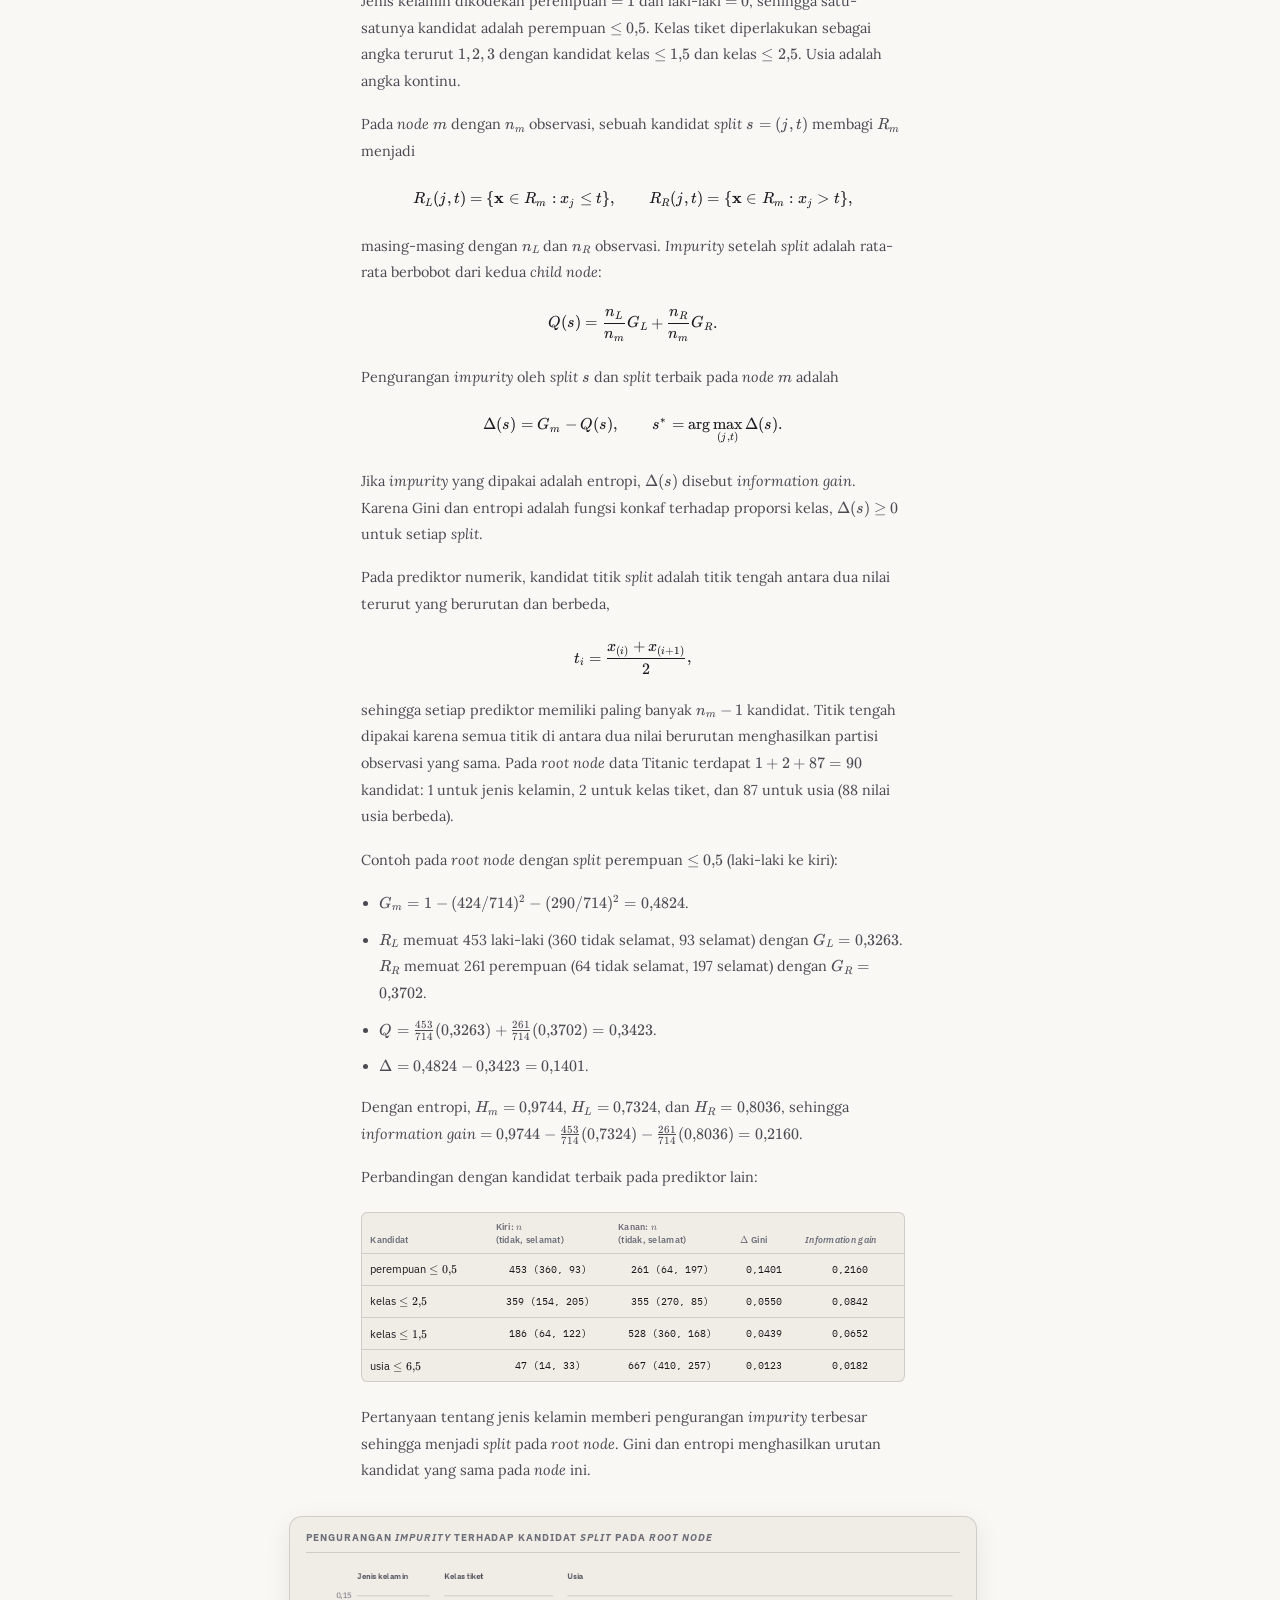
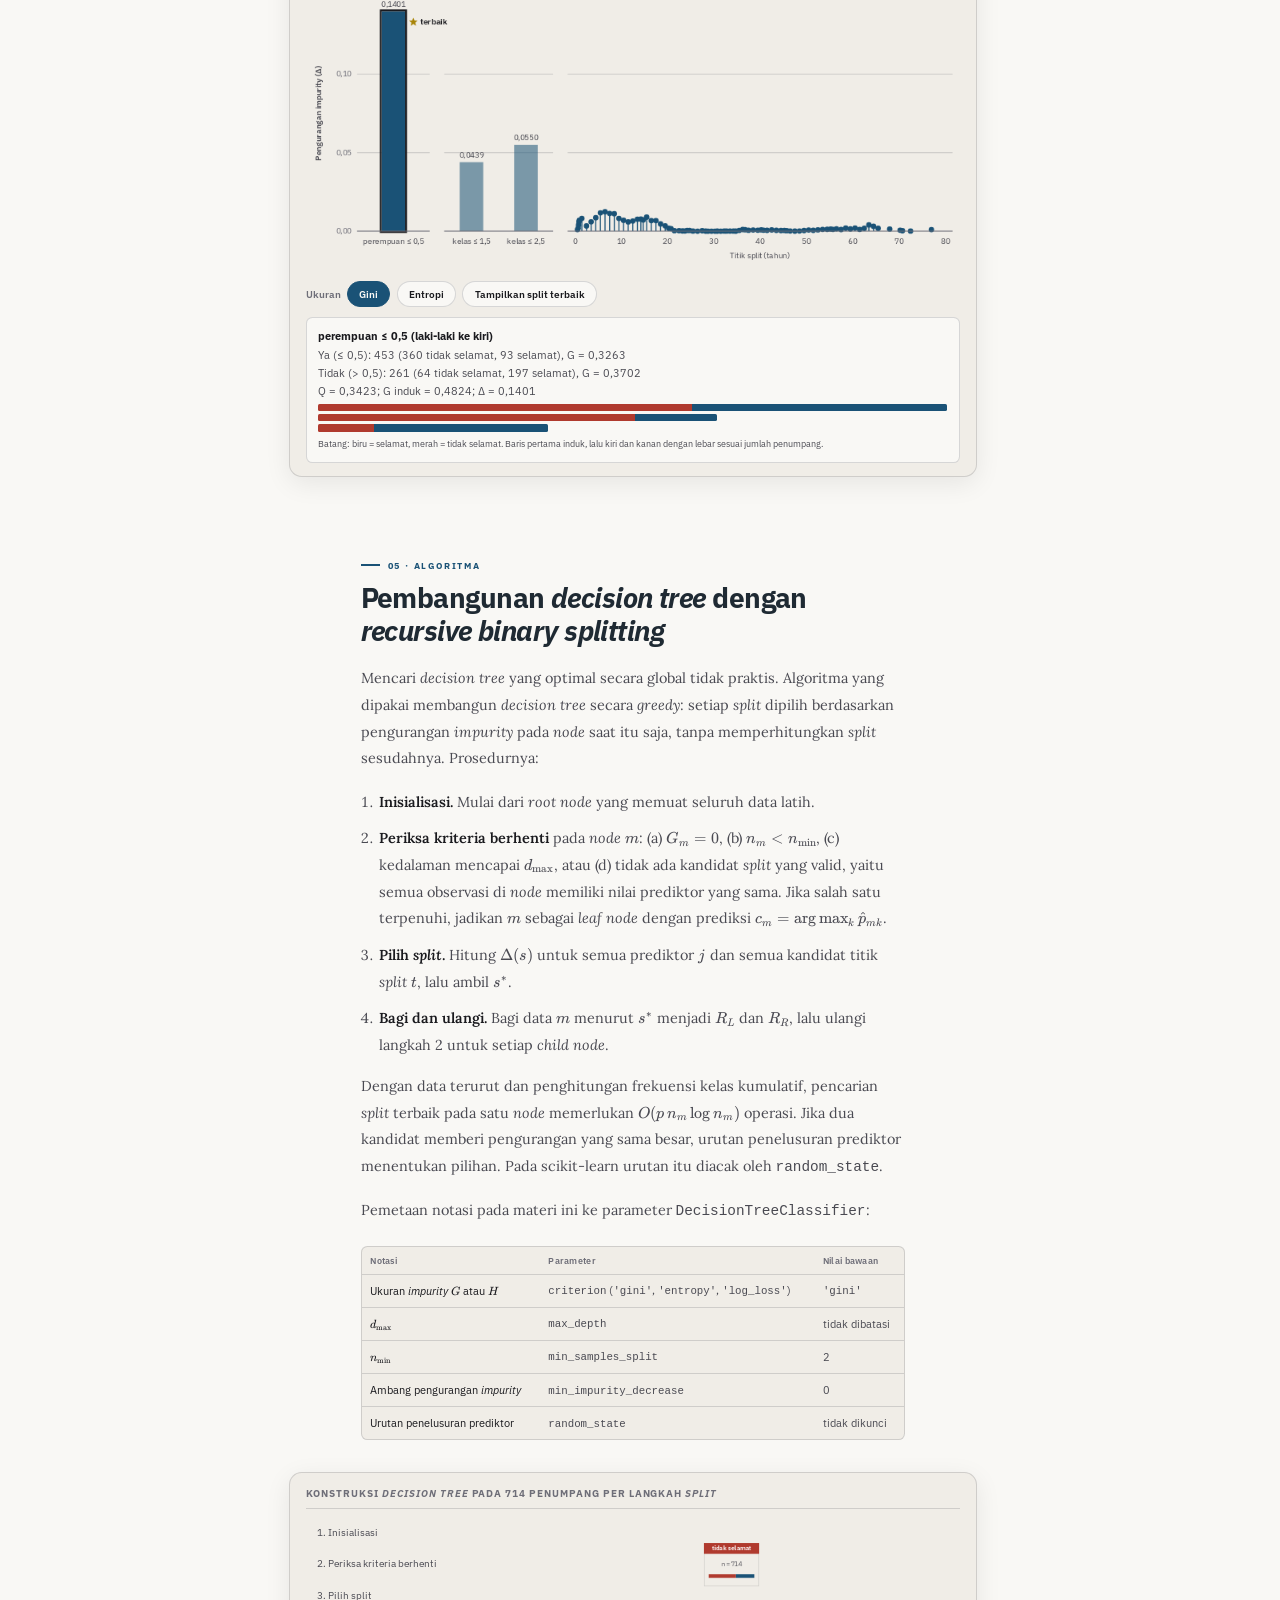
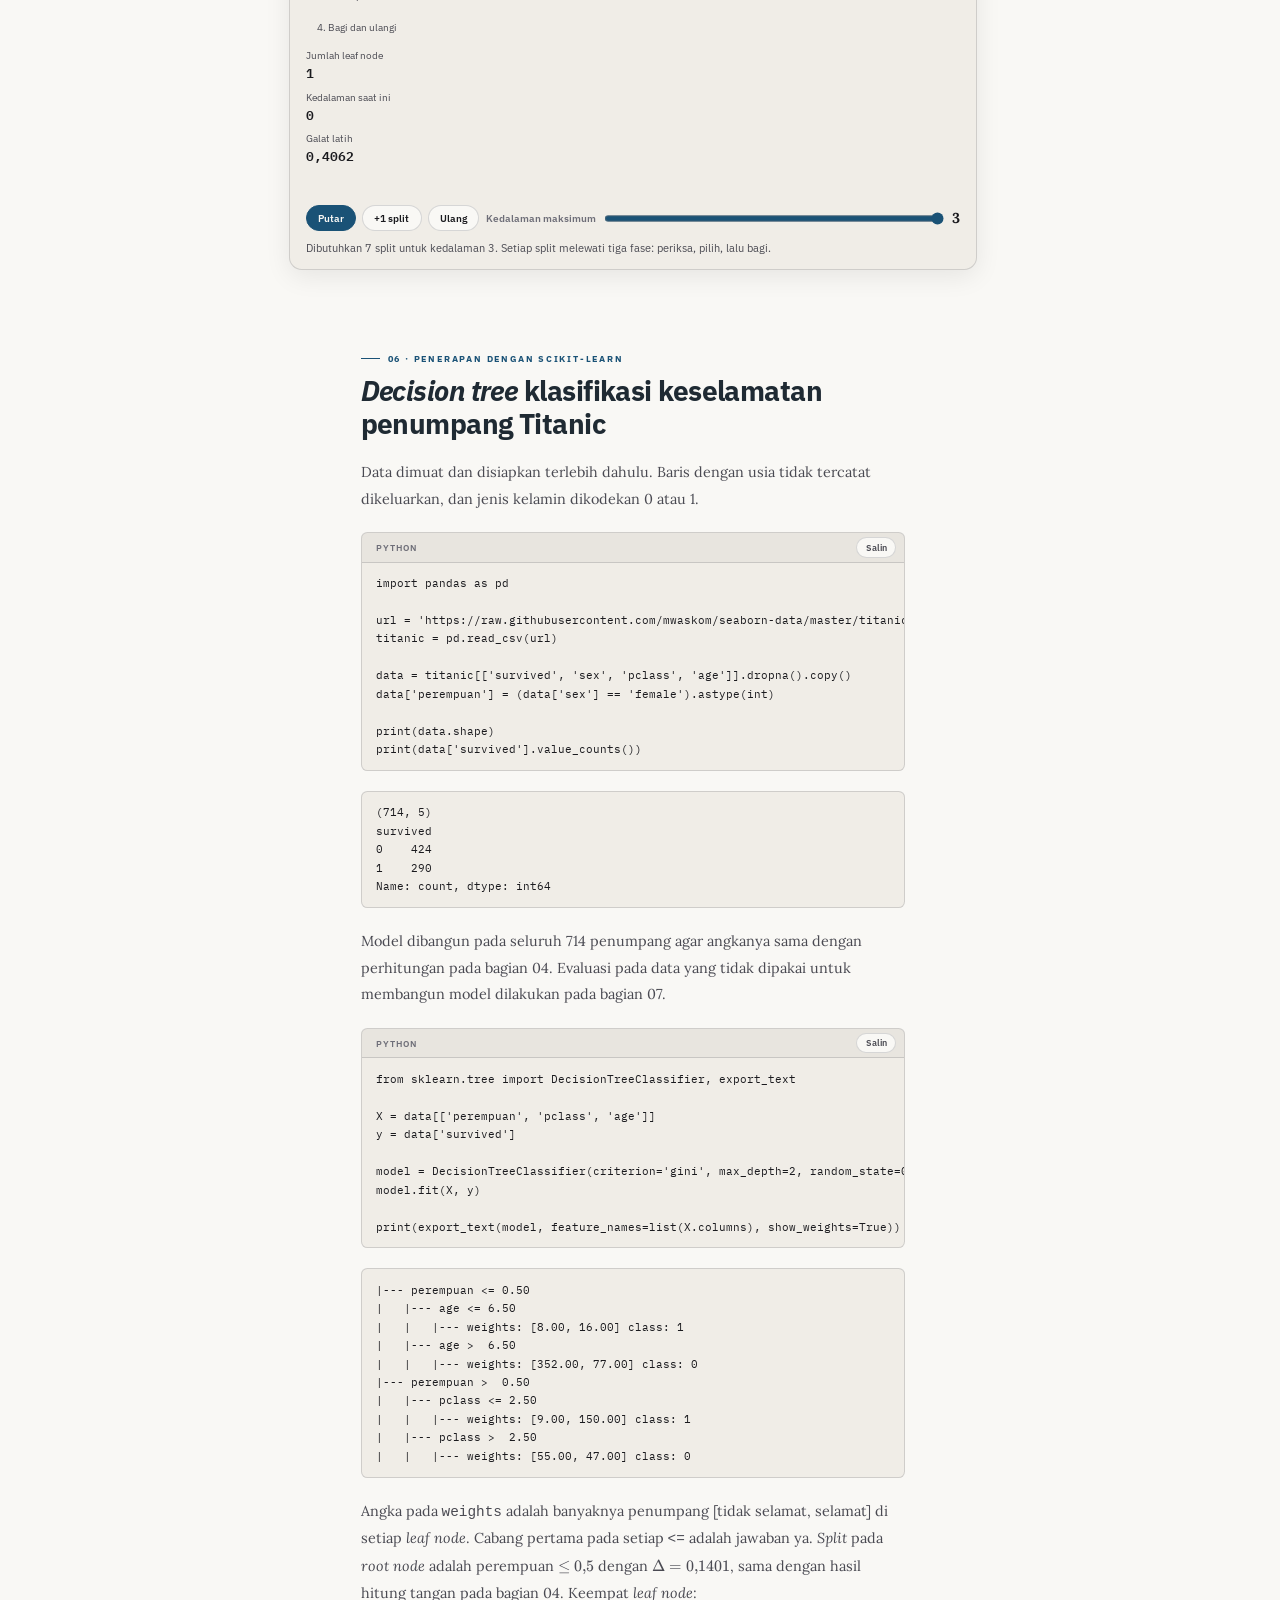
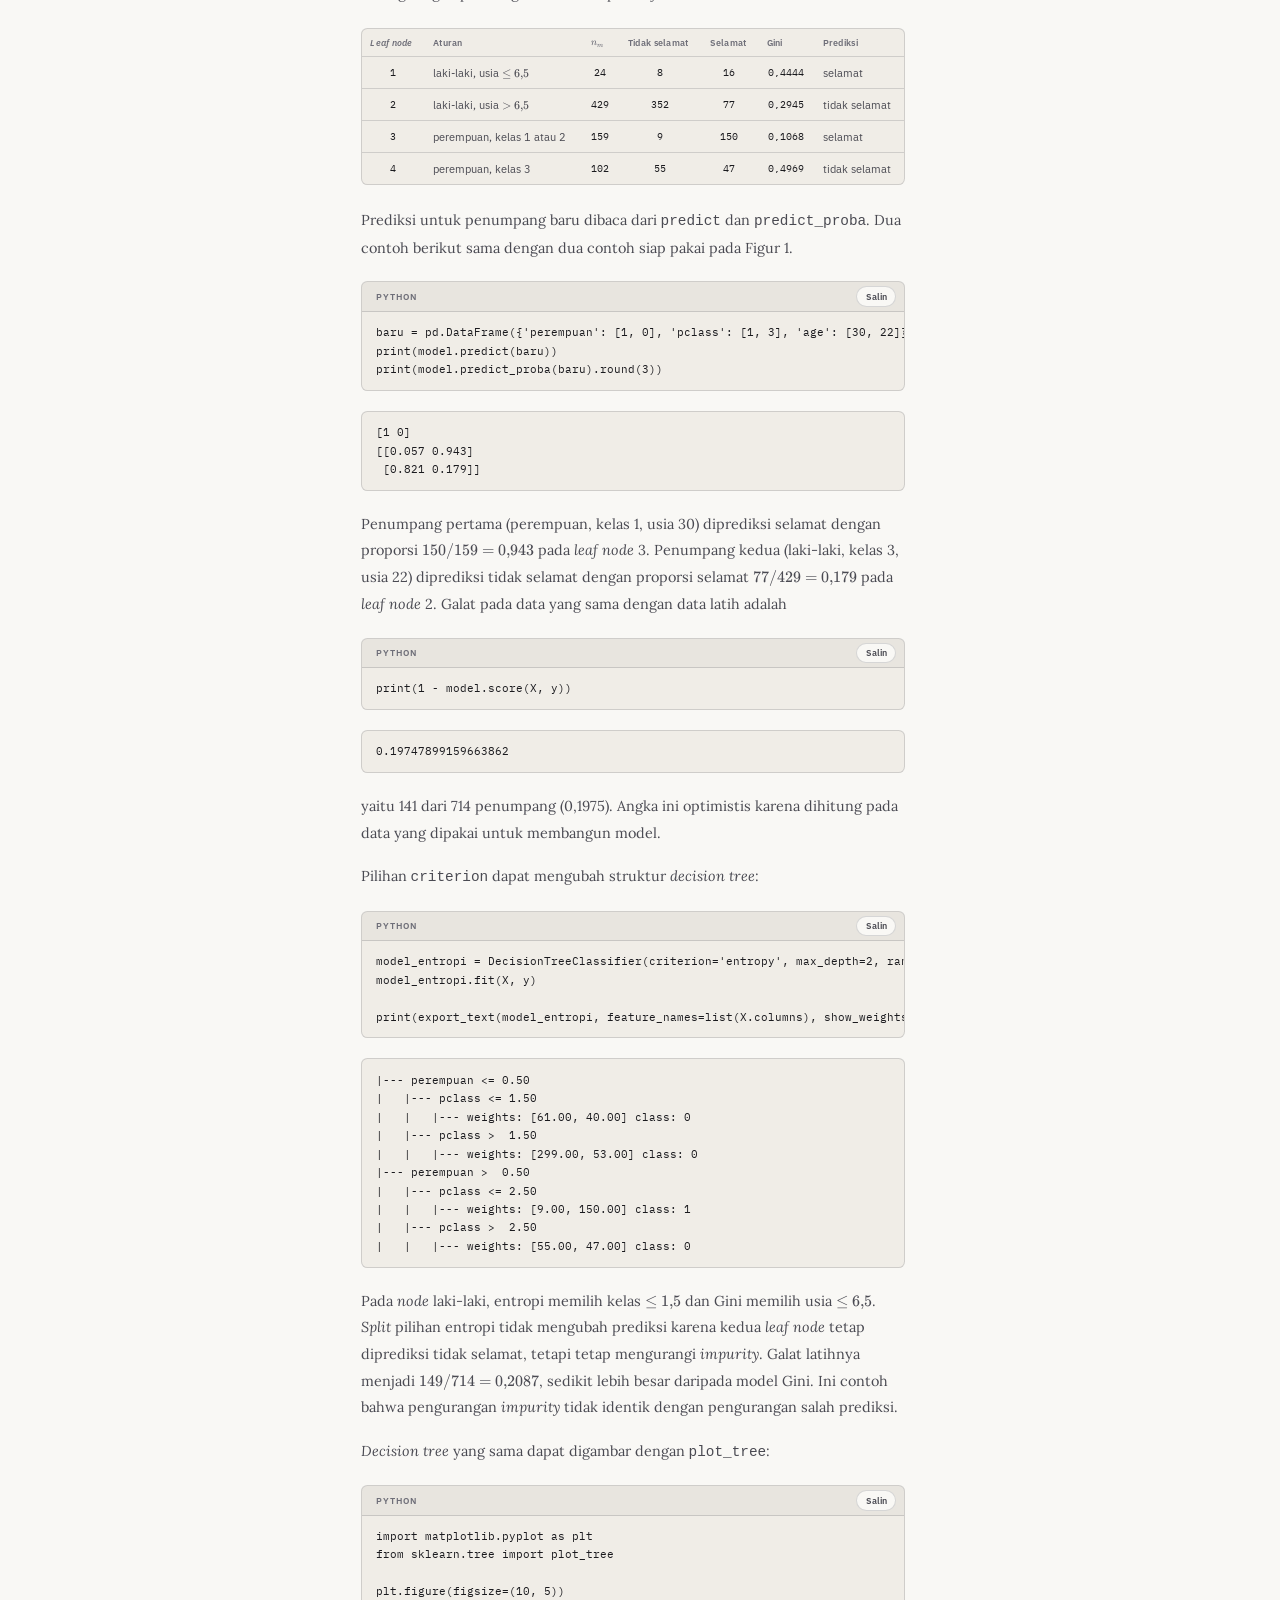
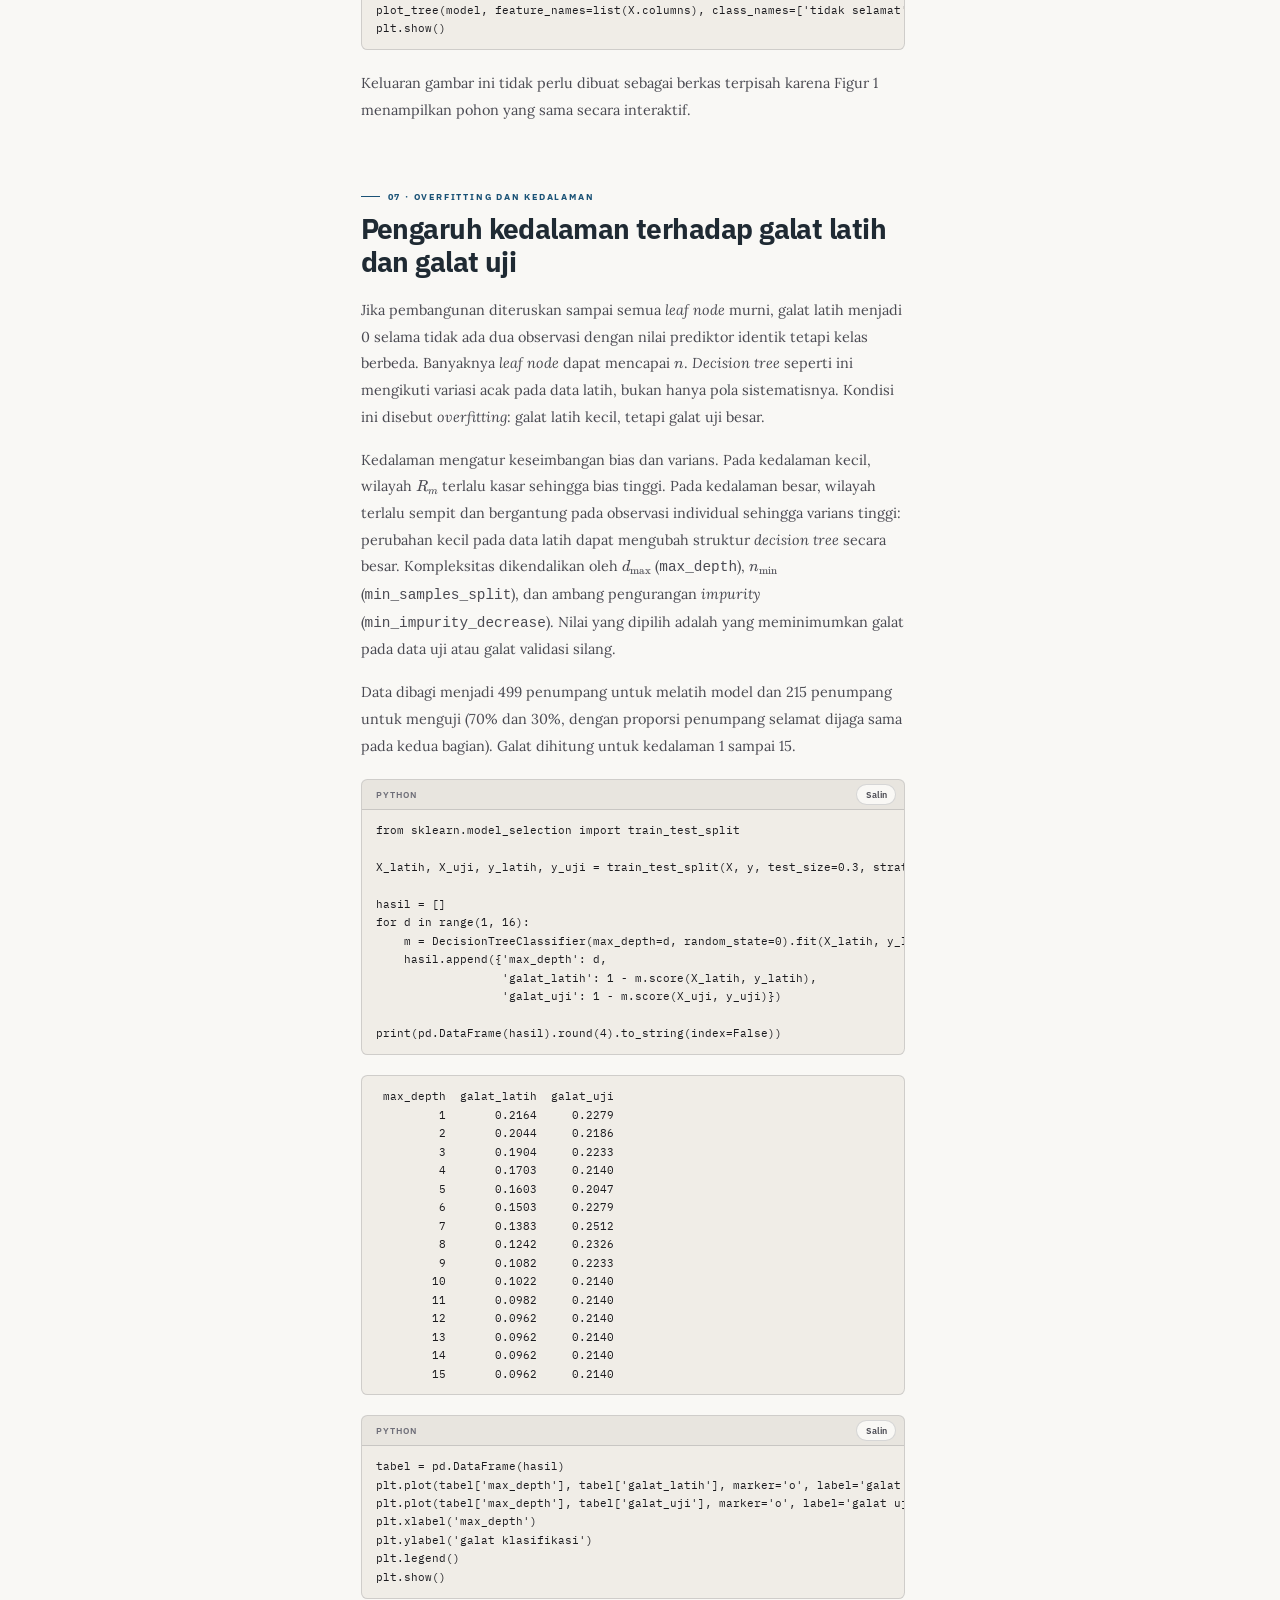
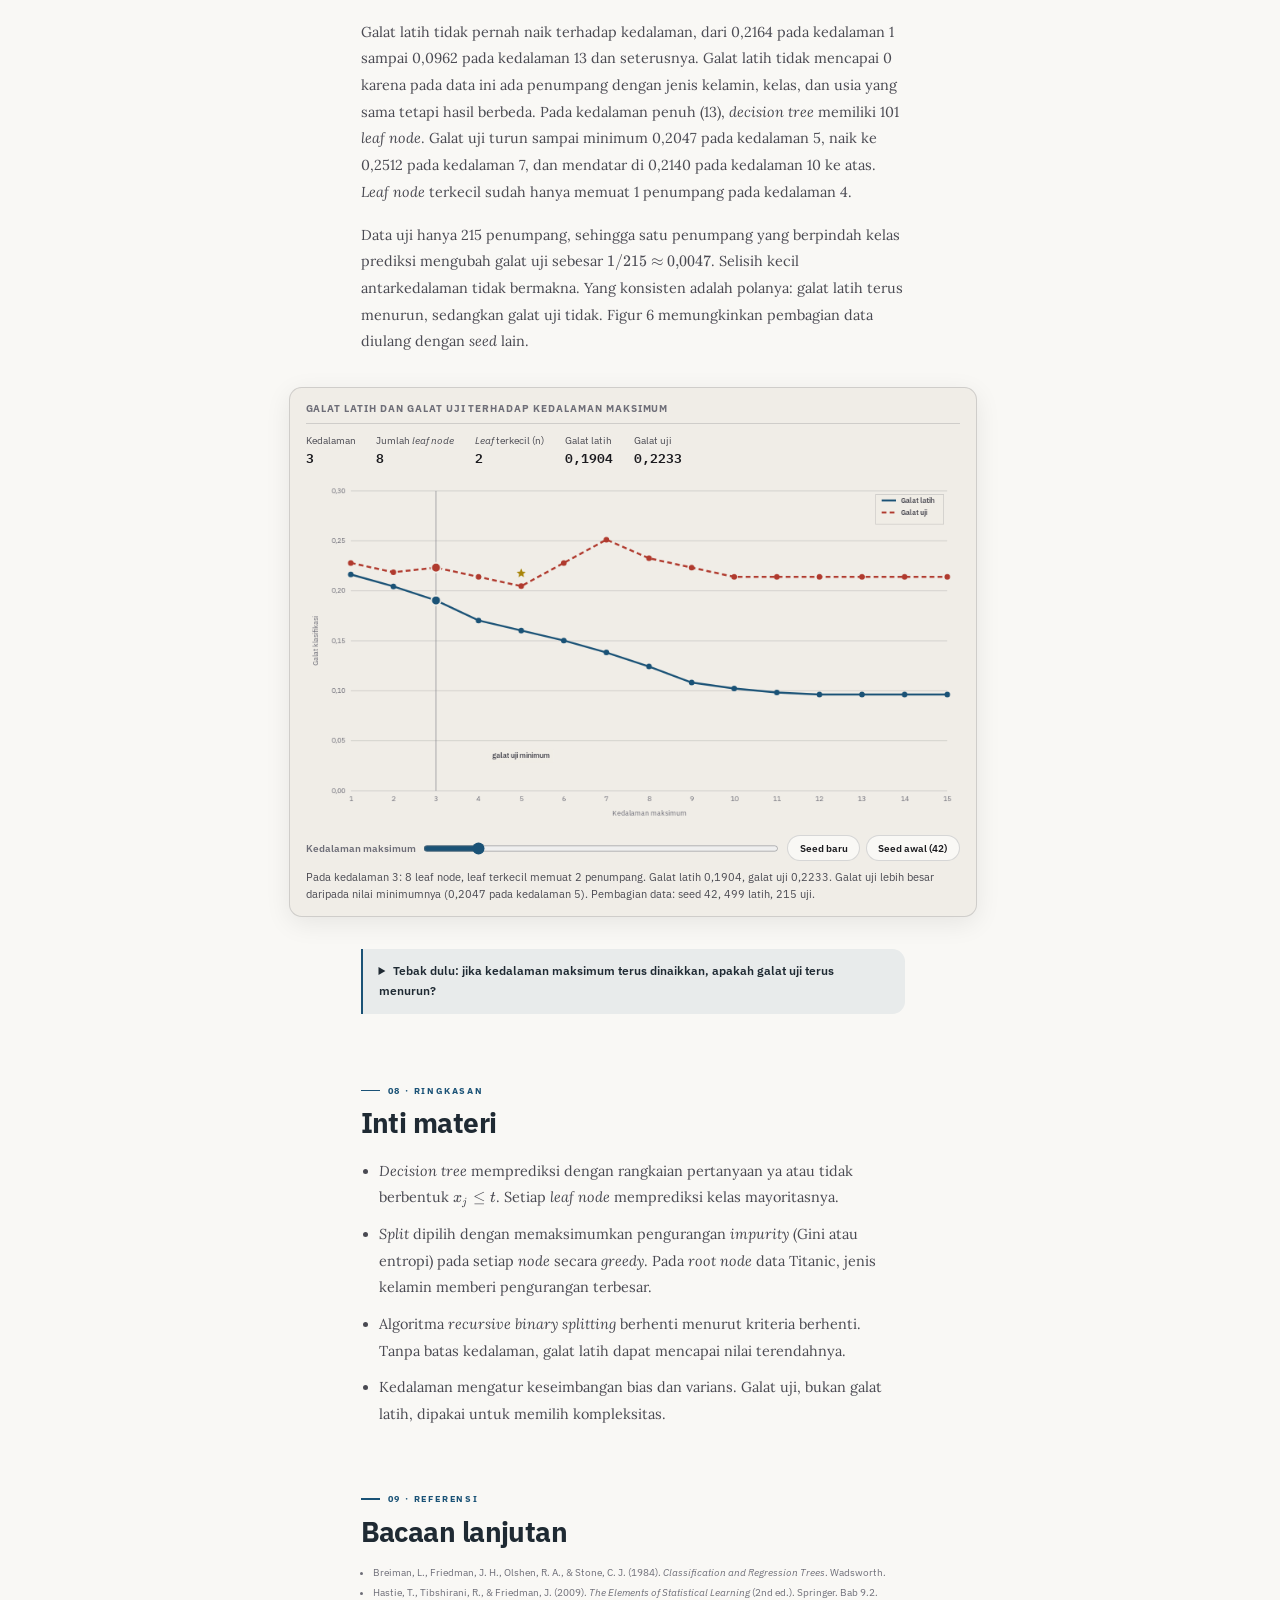
==== commit 2abb195c: "rombak animasi figur pemilihan pertanyaan" ====
--- a/materi/machine-learning/pengantar-decision-tree/index.html
+++ b/materi/machine-learning/pengantar-decision-tree/index.html
@@ -49,16 +49,26 @@
   .kolom-ctl{display:flex;flex-direction:column;gap:10px}
   .kolom-ctl .ctl{margin:0}
   .panel-ket{font:.9rem/1.6 var(--sans);color:var(--tinta-2);margin:0}
-  .kandidat{display:flex;flex-direction:column;gap:10px}
-  .kandidat .kartu{background:var(--kertas);border:1px solid var(--garis);border-radius:var(--radius);padding:10px 12px;font:.82rem/1.5 var(--sans);color:var(--tinta-2);transition:var(--gerak-cepat)}
-  .kandidat .kartu b{display:block;color:var(--tinta);font-size:.86rem;margin-bottom:3px}
-  .kandidat .kartu.dipilih{border-color:var(--aksen-1);box-shadow:0 0 0 1px var(--aksen-1)}
-  .kandidat .kartu.diuji{border-color:var(--aksen-1);box-shadow:0 0 0 2px var(--aksen-1)}
-  .kandidat .kartu.belum{opacity:.6}
-  .kandidat .tanda{color:var(--aksen-1);font-weight:600;font-size:.72rem;margin-top:2px}
-  .kandidat .catatan-kecil{font:.75rem/1.5 var(--sans);color:var(--tinta-2);font-style:italic;margin:0 0 6px}
+  .panggung-pemilihan{margin:0 0 14px}
+  .kandidat{display:grid;grid-template-columns:repeat(3,minmax(0,1fr));gap:10px}
+  .kandidat .kartu{background:var(--kertas);border:1px solid var(--garis);border-radius:var(--radius);padding:8px 11px;font:.8rem/1.4 var(--sans);color:var(--tinta-2);transition:var(--gerak-cepat);min-height:96px;display:flex;flex-direction:column;gap:3px}
+  .kandidat .kartu .k-judul{color:var(--tinta);font-weight:600;font-size:.84rem}
+  .kandidat .kartu .k-angka{display:flex;flex-direction:column;gap:1px;font-size:.75rem;line-height:1.36;color:var(--tinta-2)}
+  .kandidat .kartu .k-angka b{font-weight:600;color:var(--tinta)}
+  .kandidat .kartu[hidden],.kandidat .kartu .k-angka[hidden],.kandidat .kartu .k-tanda[hidden],.kandidat .catatan-kecil[hidden]{display:none}
+  .kandidat .kartu .k-tanda{color:var(--aksen-1);font-weight:600;font-size:.72rem;margin-top:auto}
+  .kandidat .kartu.belum{opacity:.55}
+  .kandidat .kartu.teruji{border-color:var(--garis)}
+  .kandidat .kartu.diuji,.kandidat .kartu.menyala{border-color:var(--aksen-1);box-shadow:0 0 0 2px var(--aksen-1)}
+  .kandidat .kartu.dipilih{border-color:var(--aksen-1);box-shadow:0 0 0 2px var(--aksen-1)}
+  .kandidat .kartu.redup{opacity:.45}
+  .kandidat .catatan-kecil{font:.75rem/1.45 var(--sans);color:var(--tinta-2);font-style:italic;margin:0;grid-column:1/-1;min-height:1.45em}
   .pemilihan-progres{flex:1;min-width:80px;height:4px;background:var(--garis);border-radius:2px;overflow:hidden;margin-top:4px}
   .pemilihan-progres i{display:block;height:100%;width:0%;background:var(--aksen-1);transition:width .3s}
+  .kartu-pohon{margin-top:14px;background:var(--kertas);border:1px solid var(--garis);border-radius:var(--radius);padding:10px 12px 6px}
+  .kartu-pohon h4{margin:0 0 6px;font:600 .8rem var(--sans);color:var(--tinta)}
+  .kartu-pohon .bingkai-pohon{max-width:560px}
+  .kartu-pohon canvas{display:block;width:100%}
   .langkah-algo{margin:0;padding:0;list-style:none;font:.82rem/1.5 var(--sans);color:var(--tinta-2)}
   .langkah-algo li{padding:7px 10px;border-left:4px solid transparent;border-radius:0 var(--radius) var(--radius) 0;margin:0 0 6px}
   .langkah-algo li.aktif{border-left-color:var(--aksen-1);background:color-mix(in srgb,var(--aksen-1) 9%,transparent);color:var(--tinta)}
@@ -71,8 +81,6 @@
 
   @media(max-width:860px){
     .kisi-fig,.kisi-2,.kisi-2b,.kisi-3,.kisi-5{grid-template-columns:1fr}
-    #cv-panggung{aspect-ratio:1.3/1!important}
-    #cv-mini{aspect-ratio:1.6/1!important}
     #cv-impurity{aspect-ratio:1.1/1!important}
     #cv-konstruksi{aspect-ratio:760/460!important}
     #cv-kedalaman{aspect-ratio:1.25/1!important}
@@ -81,6 +89,7 @@
     #cv-pohon{aspect-ratio:352/296!important}
   }
   @media(max-width:700px){
+    .kandidat{grid-template-columns:1fr}
     table.tabel{font-size:.77rem;min-width:620px}
     table.tabel th,table.tabel td{padding:7px 7px}
     table.tabel td.n{font-size:.74rem}
@@ -199,20 +208,22 @@
   <div class="fig" id="fig-pemilihan">
     <h3 class="fig-judul">Pemilihan pertanyaan terbaik pada sampel 20 penumpang</h3>
     <p class="fig-ket" style="margin:0 0 12px">Sampel 20 penumpang Titanic, dipilih acak dari 714 baris. Satu titik adalah satu penumpang.</p>
-    <div class="kisi-2">
-      <div class="panel">
-        <canvas id="cv-panggung" style="aspect-ratio:560/320" role="img" aria-label="Panggung berisi kelompok penumpang sebagai titik: lingkaran untuk selamat dan belah ketupat untuk tidak selamat, terbagi menjadi dua kotak setiap kali sebuah pertanyaan diuji"></canvas>
-      </div>
-      <div class="panel">
-        <div class="kandidat" id="pemilihan-kandidat"></div>
-      </div>
-    </div>
-    <div class="kisi-2b">
-      <div class="panel">
-        <canvas id="cv-mini" style="aspect-ratio:360/220" role="img" aria-label="Diagram pohon mini yang bertambah satu simpul setiap kali sebuah pertanyaan dipilih"></canvas>
-      </div>
-      <div class="panel">
-        <p class="panel-ket" id="pemilihan-ket" aria-live="polite" style="min-height:96px">Kelompok awal: 20 penumpang, 9 selamat dan 11 tidak selamat. Jika semua penumpang diprediksi tidak selamat, 9 penumpang salah.</p>
+    <div class="panggung-pemilihan">
+      <div class="geser-x">
+        <canvas id="cv-panggung" style="aspect-ratio:760/490" role="img" aria-label="Panggung animasi dua pita. Pita atas berisi kelompok penumpang yang sedang diproses, digambar sebagai titik: lingkaran untuk selamat dan belah ketupat untuk tidak selamat. Pita bawah berisi kelompok hasil pembagian dan kelompok yang menunggu diproses, dihubungkan garis berlabel Ya dan Tidak."></canvas>
+      </div>
+    </div>
+    <div class="kandidat" id="pemilihan-kandidat">
+      <p class="catatan-kecil" hidden></p>
+      <div class="kartu belum"><span class="k-judul"></span><span class="k-angka" hidden><span>Ya <b data-isi="ya"></b></span><span>Tidak <b data-isi="tidak"></b></span><span>Salah prediksi <b data-isi="salah"></b></span></span><span class="k-tanda" hidden>✓ dipilih</span></div>
+      <div class="kartu belum" hidden><span class="k-judul"></span><span class="k-angka" hidden><span>Ya <b data-isi="ya"></b></span><span>Tidak <b data-isi="tidak"></b></span><span>Salah prediksi <b data-isi="salah"></b></span></span><span class="k-tanda" hidden>✓ dipilih</span></div>
+      <div class="kartu belum" hidden><span class="k-judul"></span><span class="k-angka" hidden><span>Ya <b data-isi="ya"></b></span><span>Tidak <b data-isi="tidak"></b></span><span>Salah prediksi <b data-isi="salah"></b></span></span><span class="k-tanda" hidden>✓ dipilih</span></div>
+    </div>
+    <p class="panel-ket" id="pemilihan-ket" aria-live="polite" style="min-height:96px;margin:14px 0 0">Kelompok awal: 20 penumpang, 9 selamat dan 11 tidak selamat. Jika semua penumpang diprediksi tidak selamat, 9 penumpang salah.</p>
+    <div class="kartu-pohon">
+      <h4>Pohon yang sedang dibangun</h4>
+      <div class="bingkai-pohon">
+        <canvas id="cv-pohon-ringkas" style="aspect-ratio:380/250" role="img" aria-label="Pohon ringkas yang bertambah satu tingkat setiap kali sebuah pertanyaan dipilih: akar bertanya apakah laki-laki, anak kiri bertanya usia, anak kanan bertanya kelas, lalu empat daun berisi prediksi selamat atau tidak selamat beserta jumlah penumpangnya."></canvas>
       </div>
     </div>
     <div class="ctl" role="group" aria-label="Kontrol animasi pemilihan">
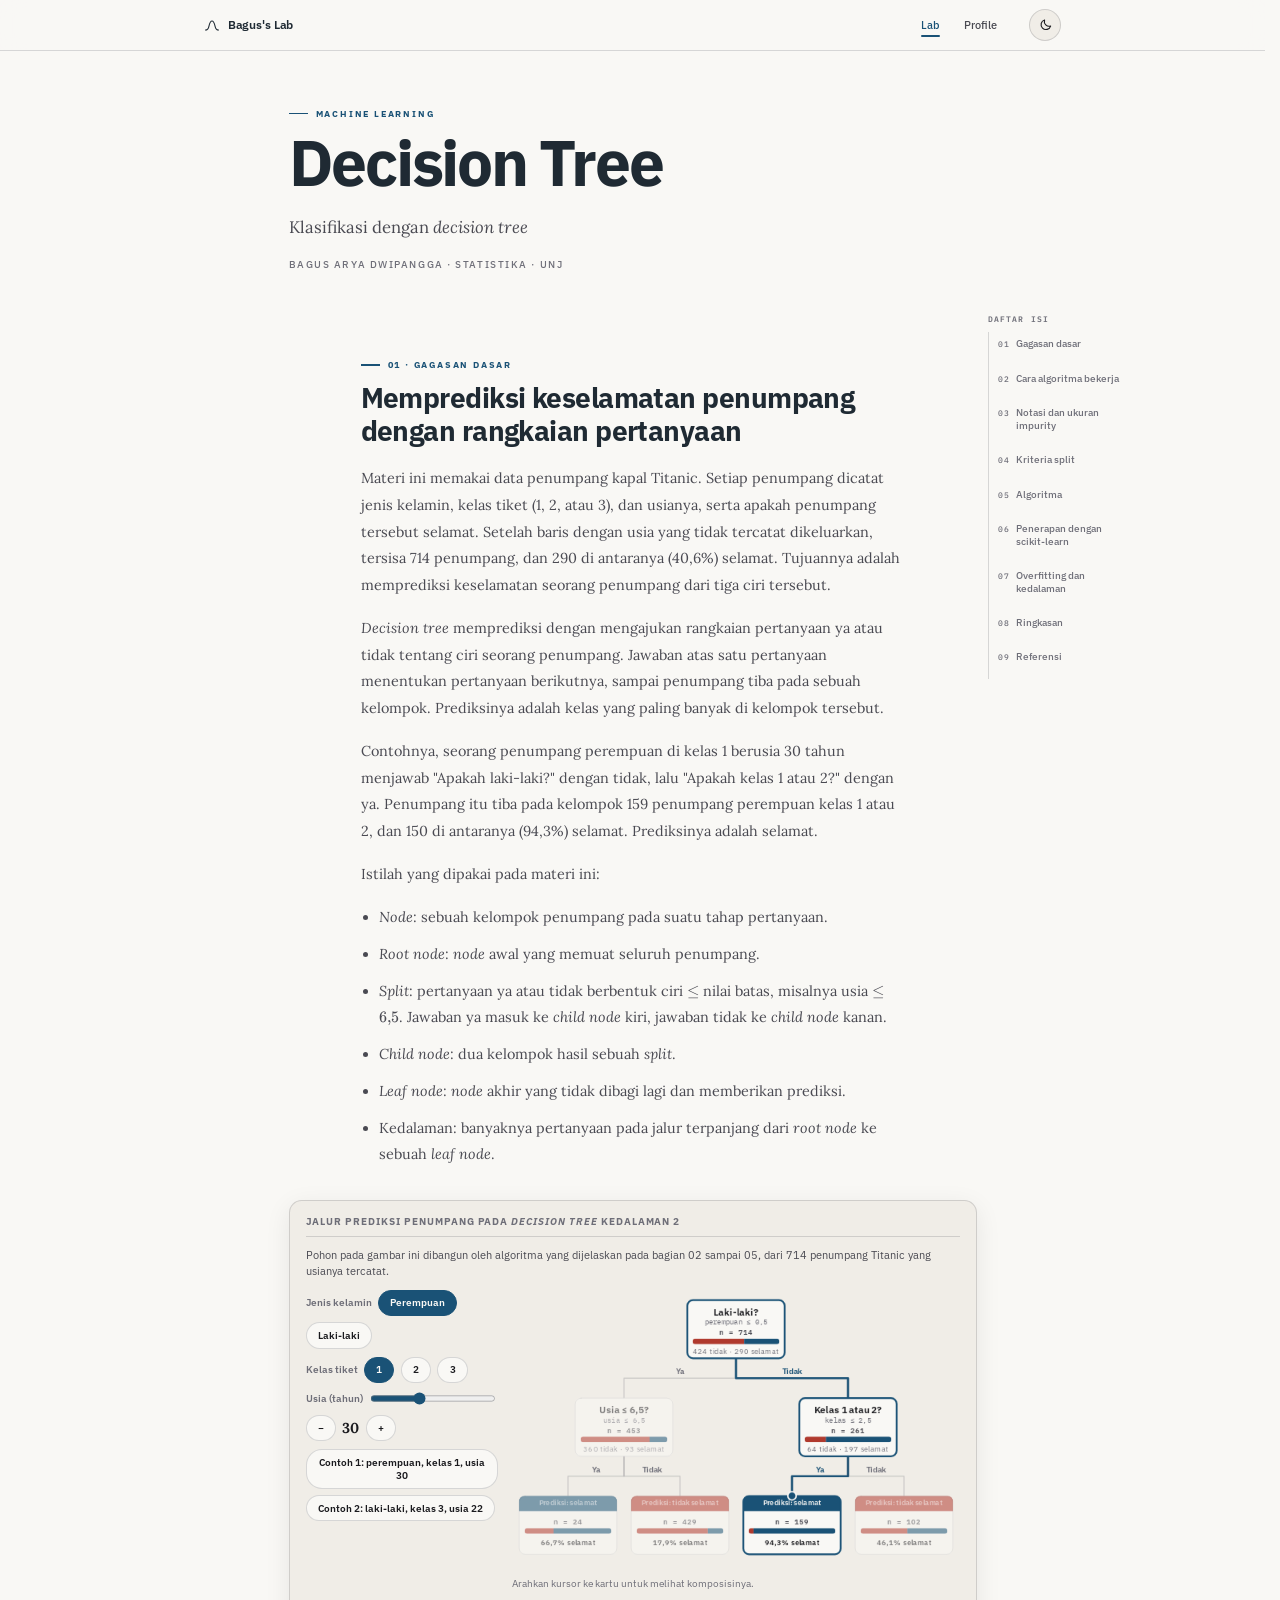
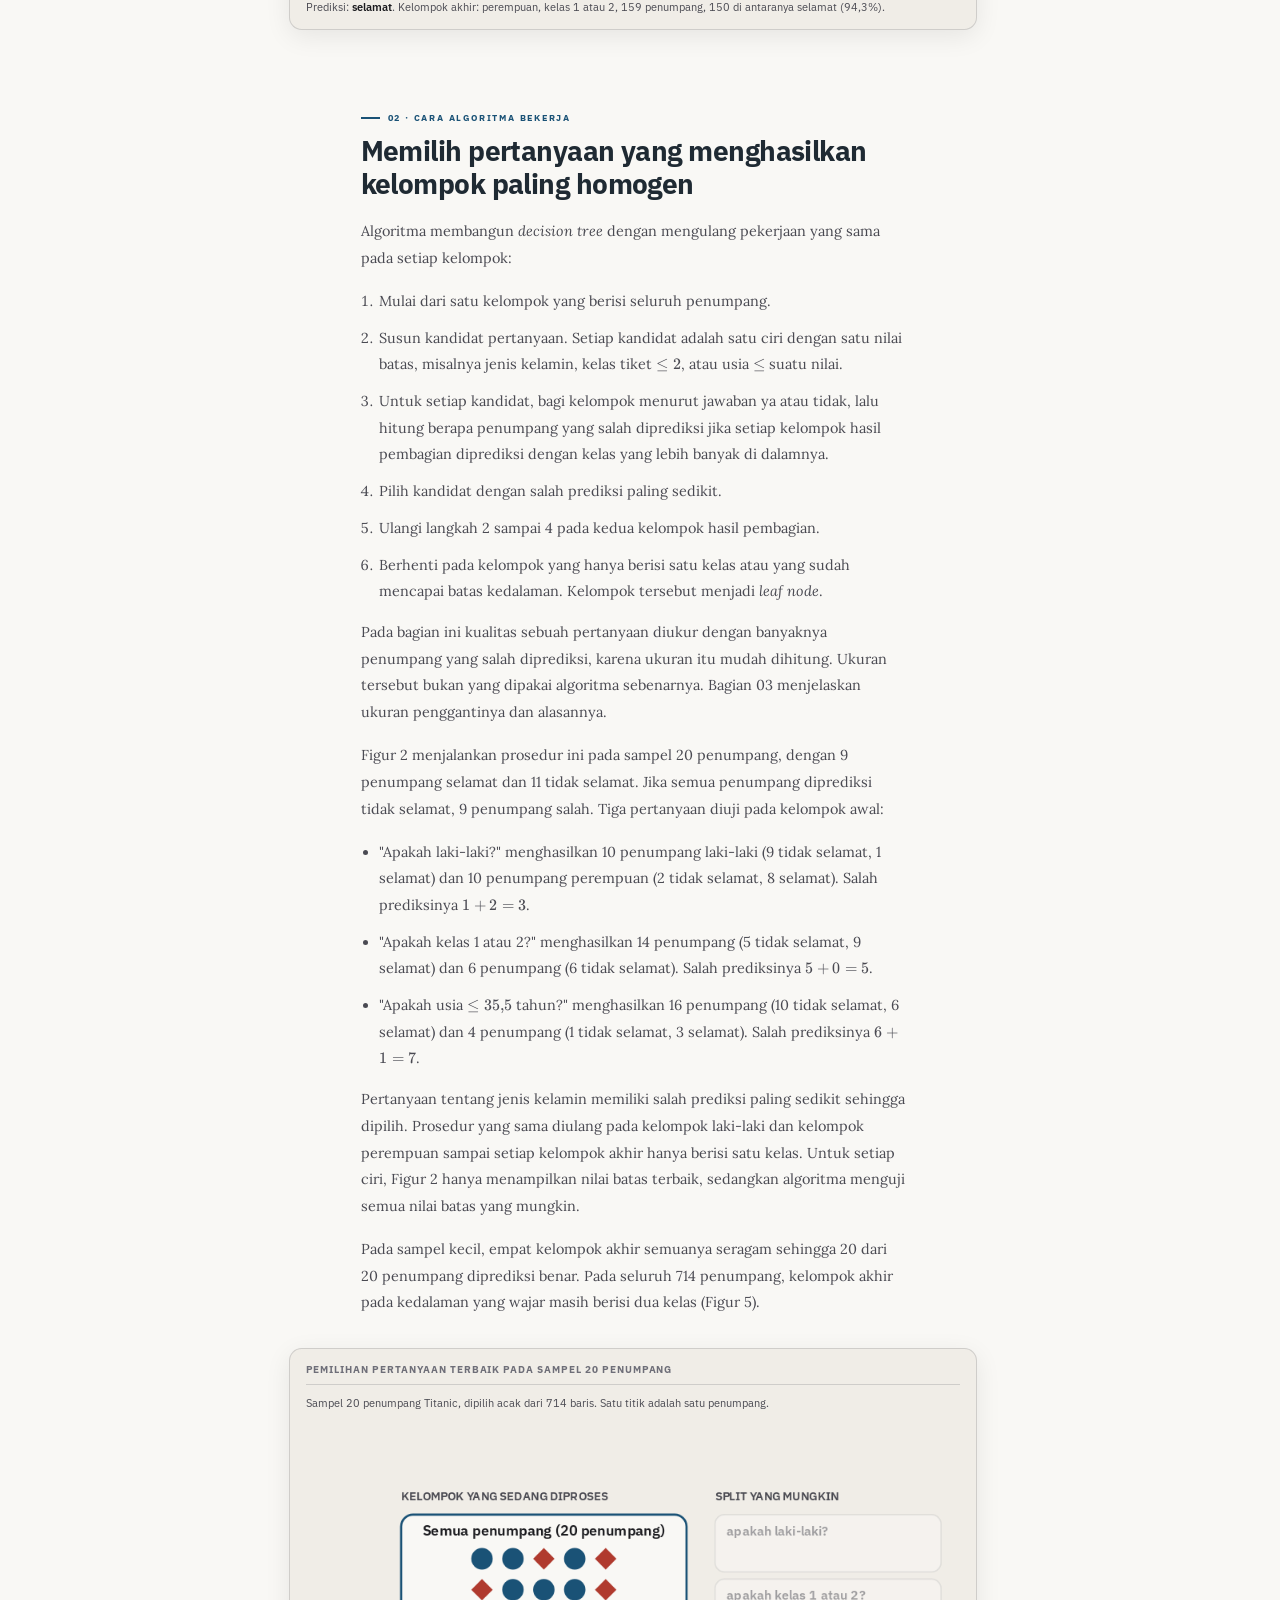
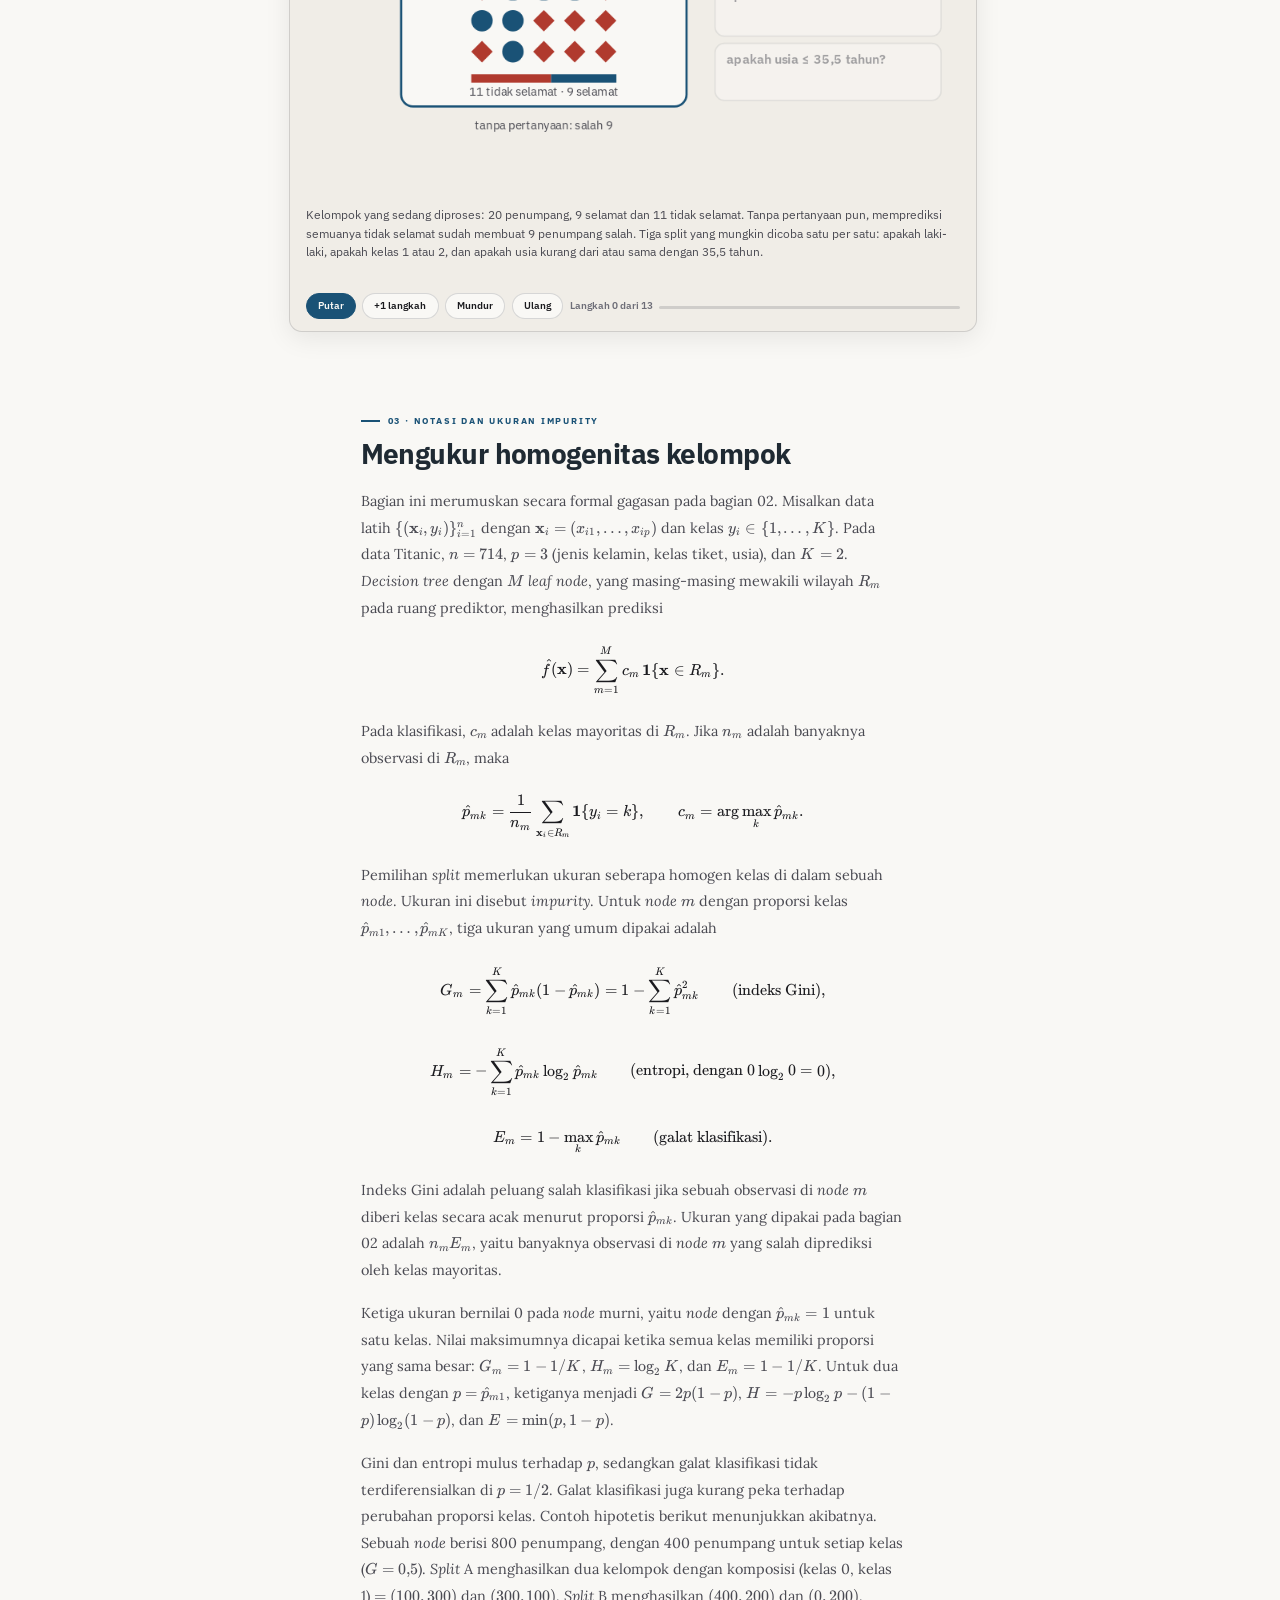
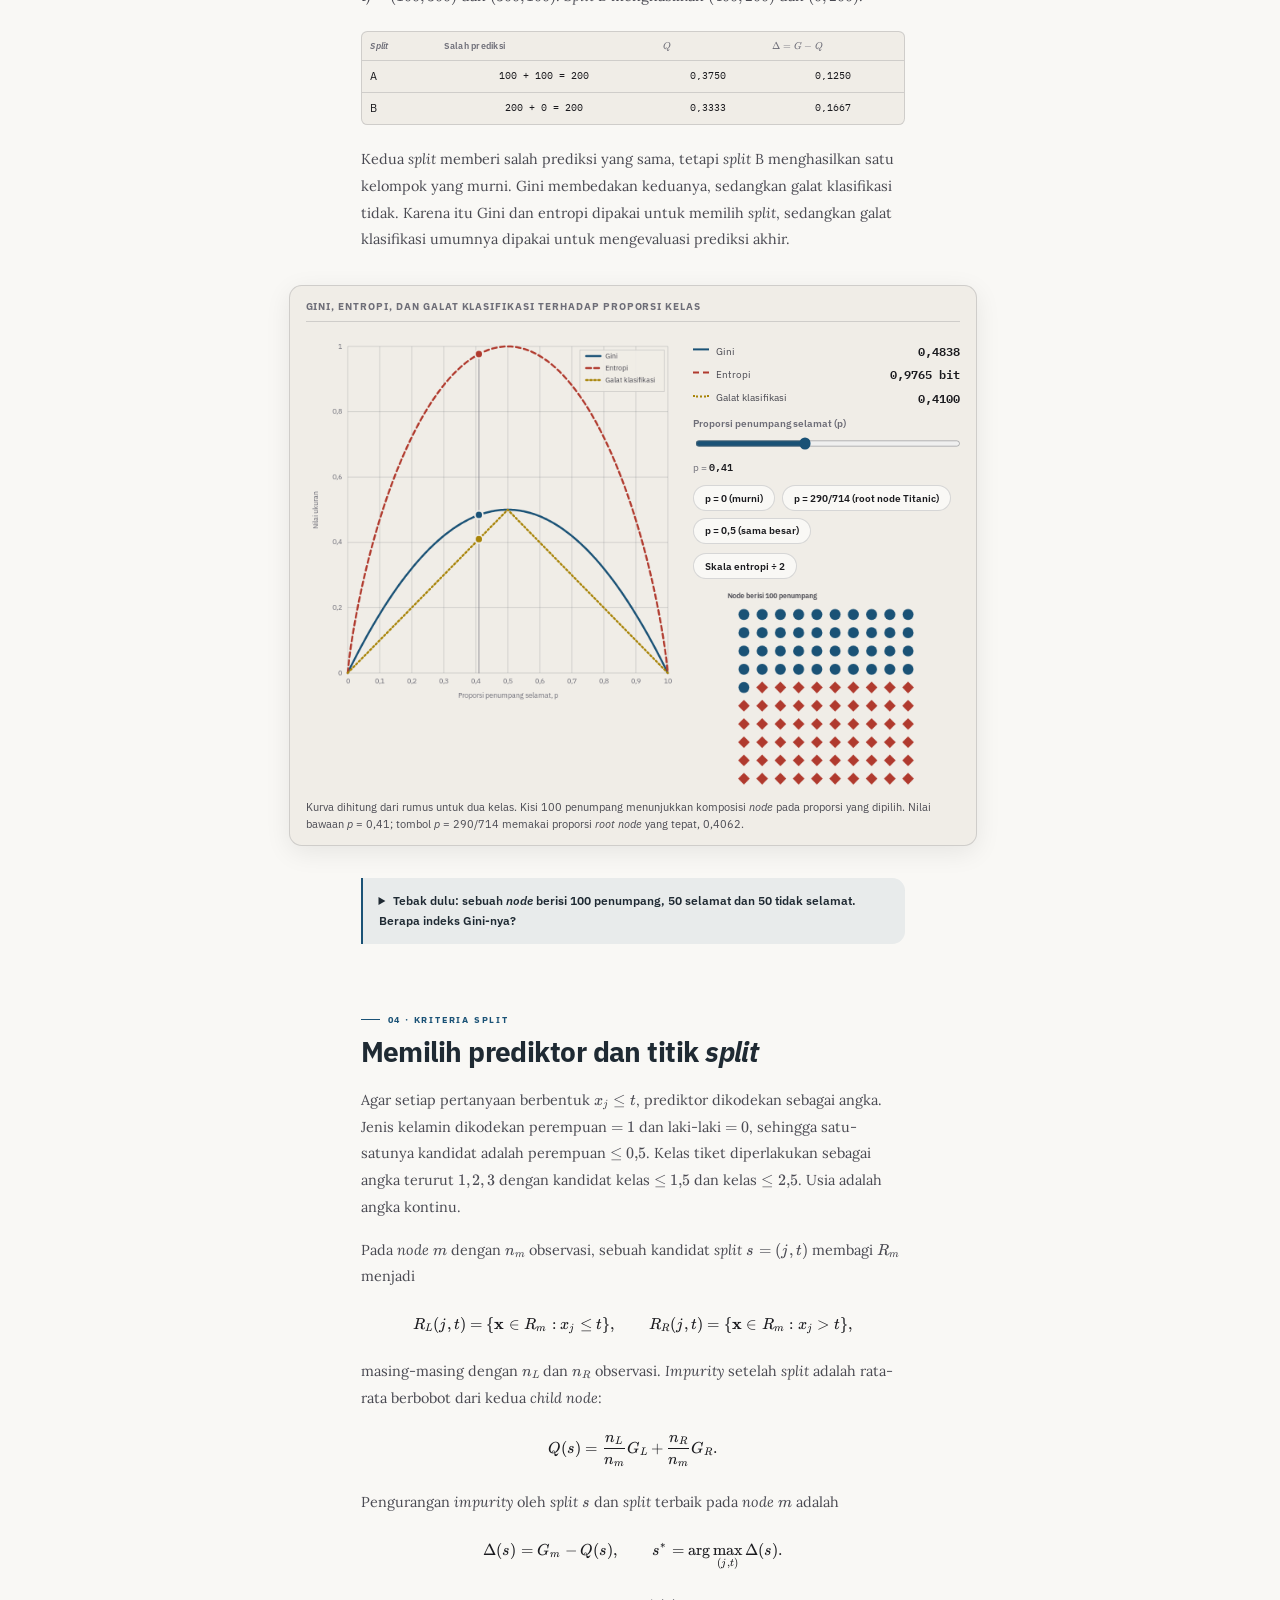
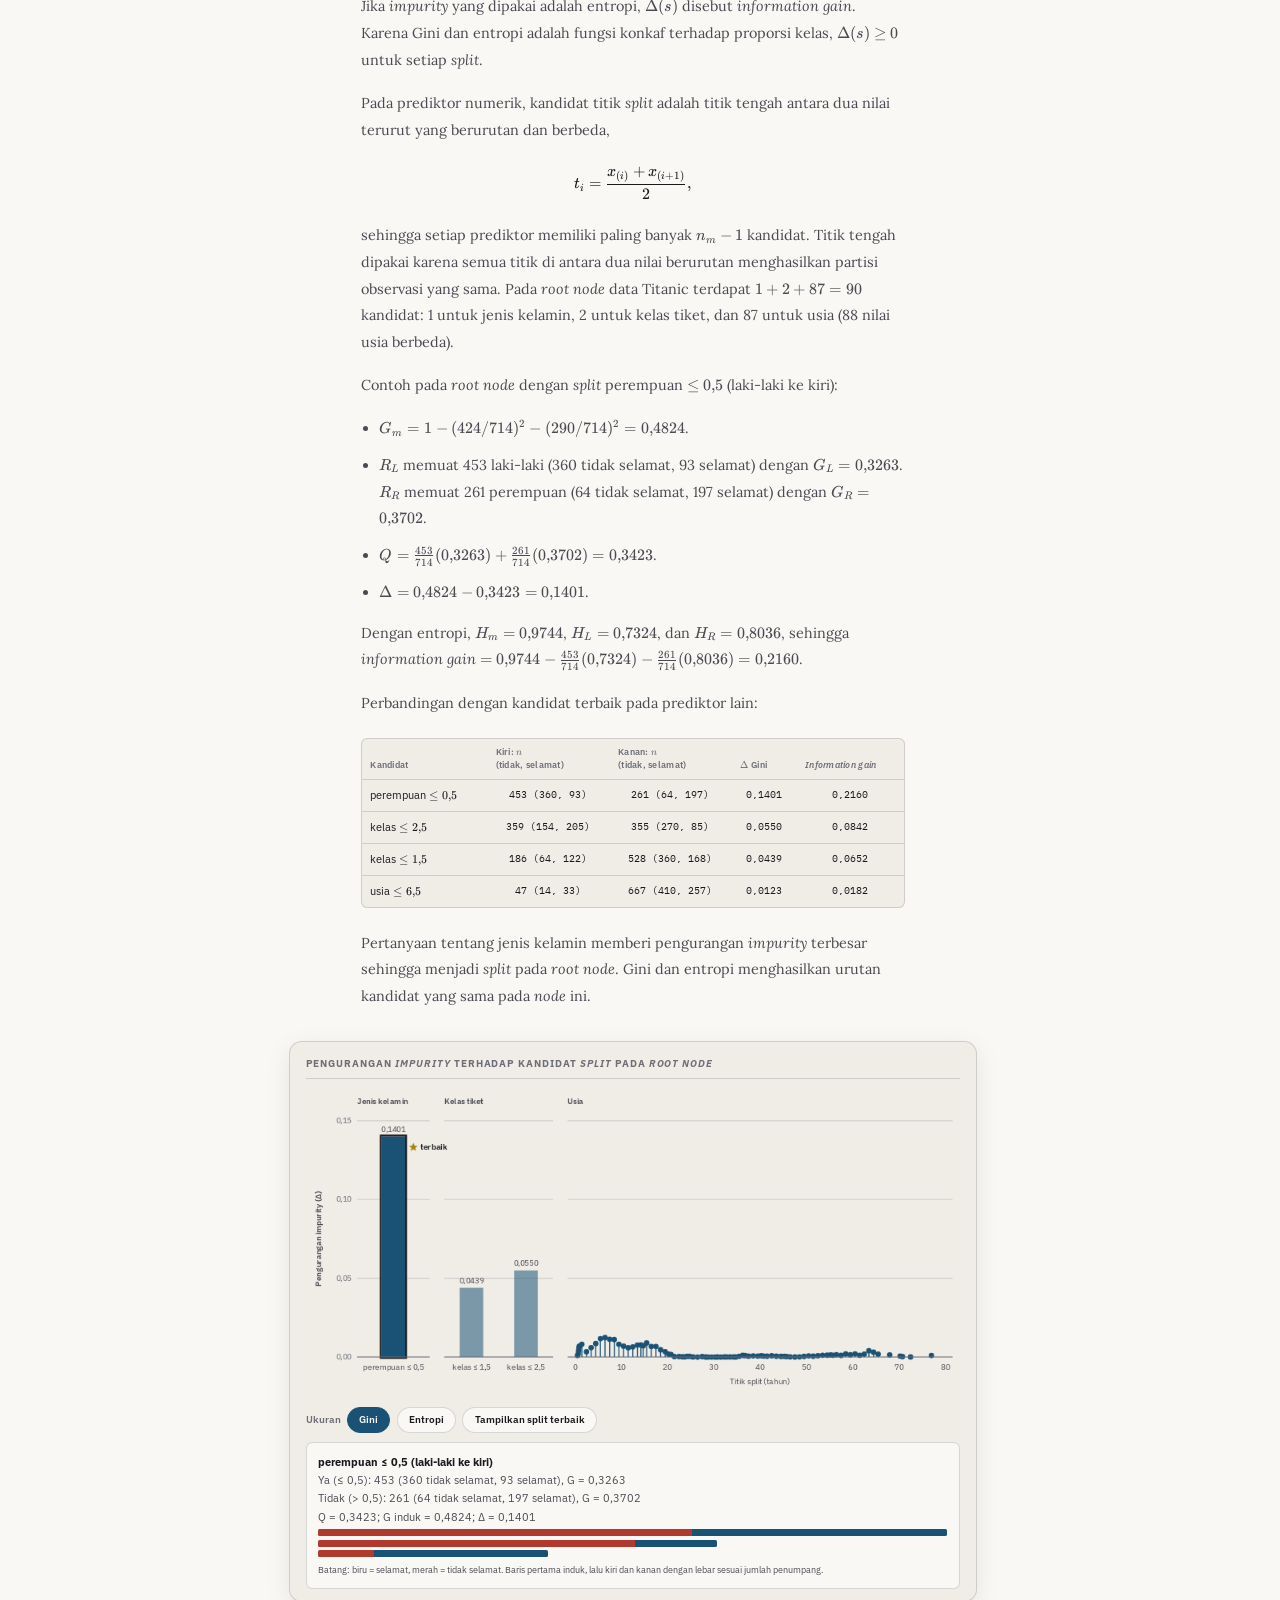
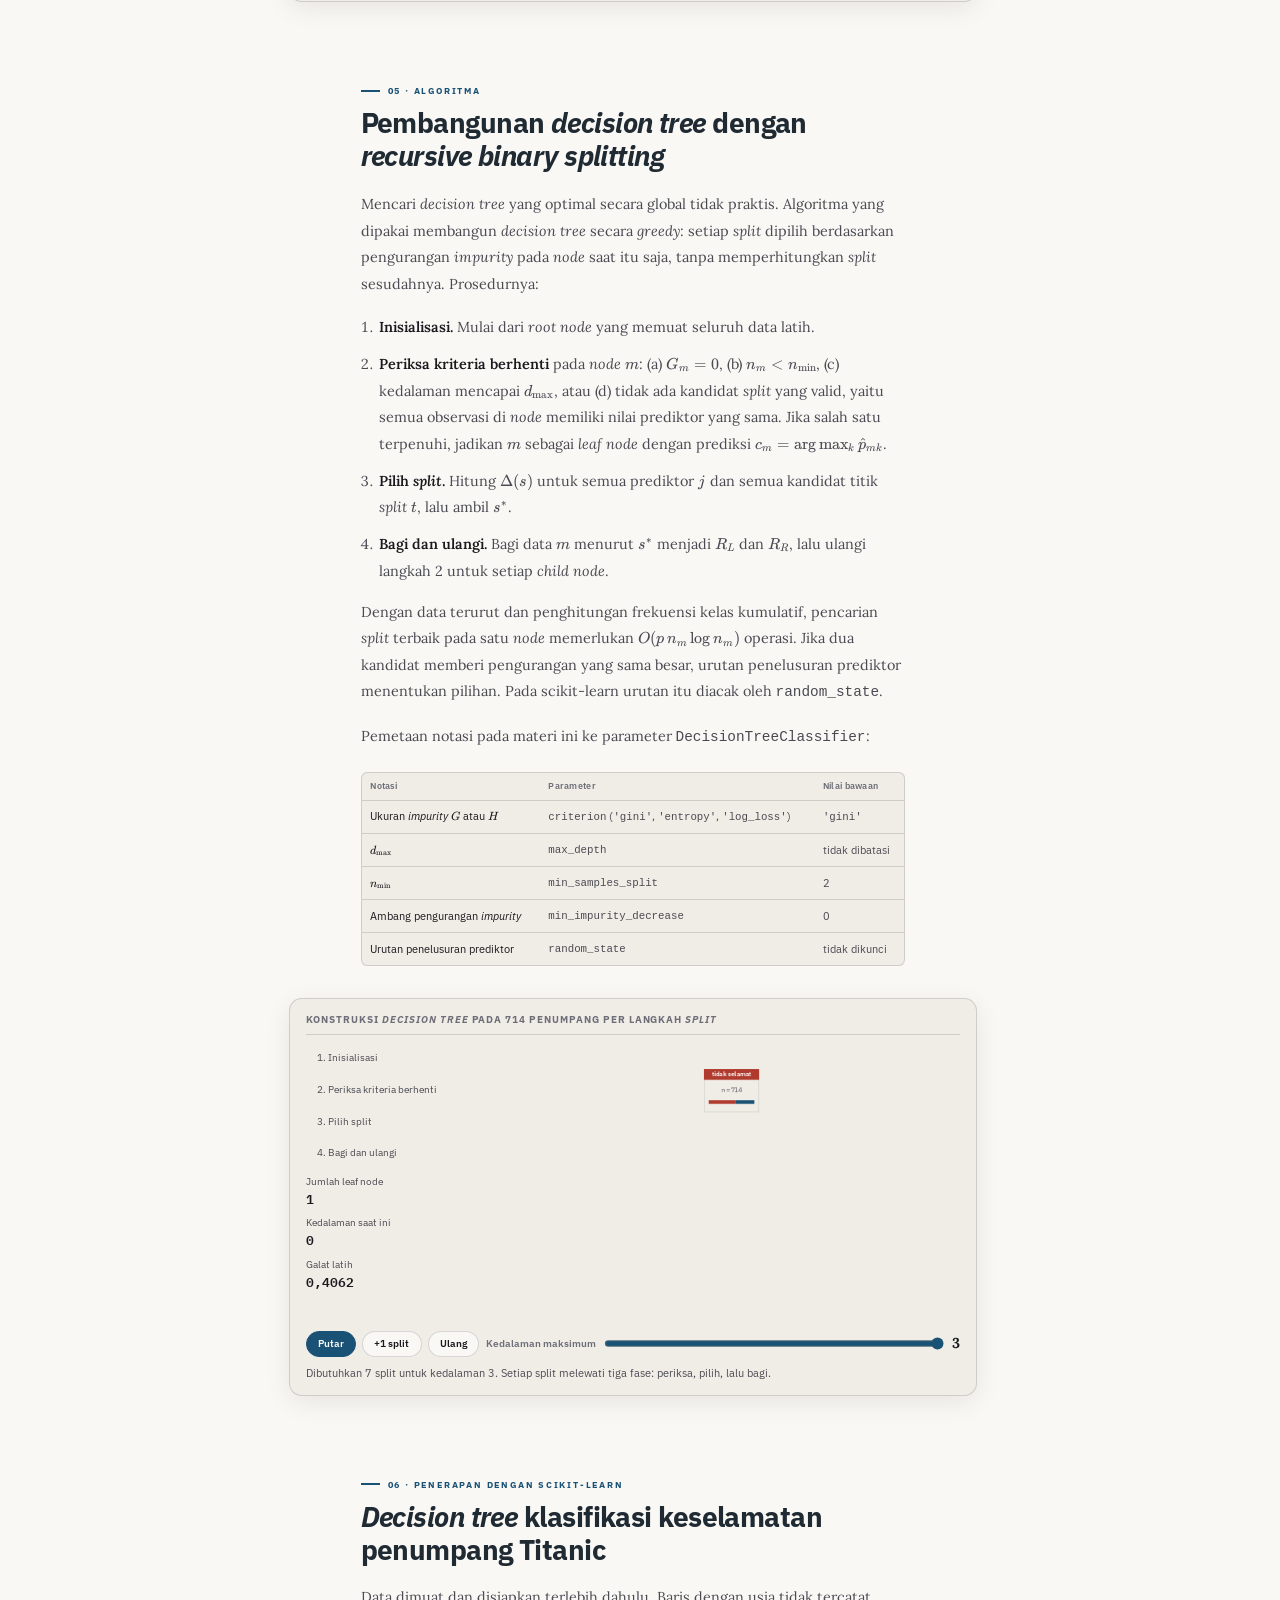
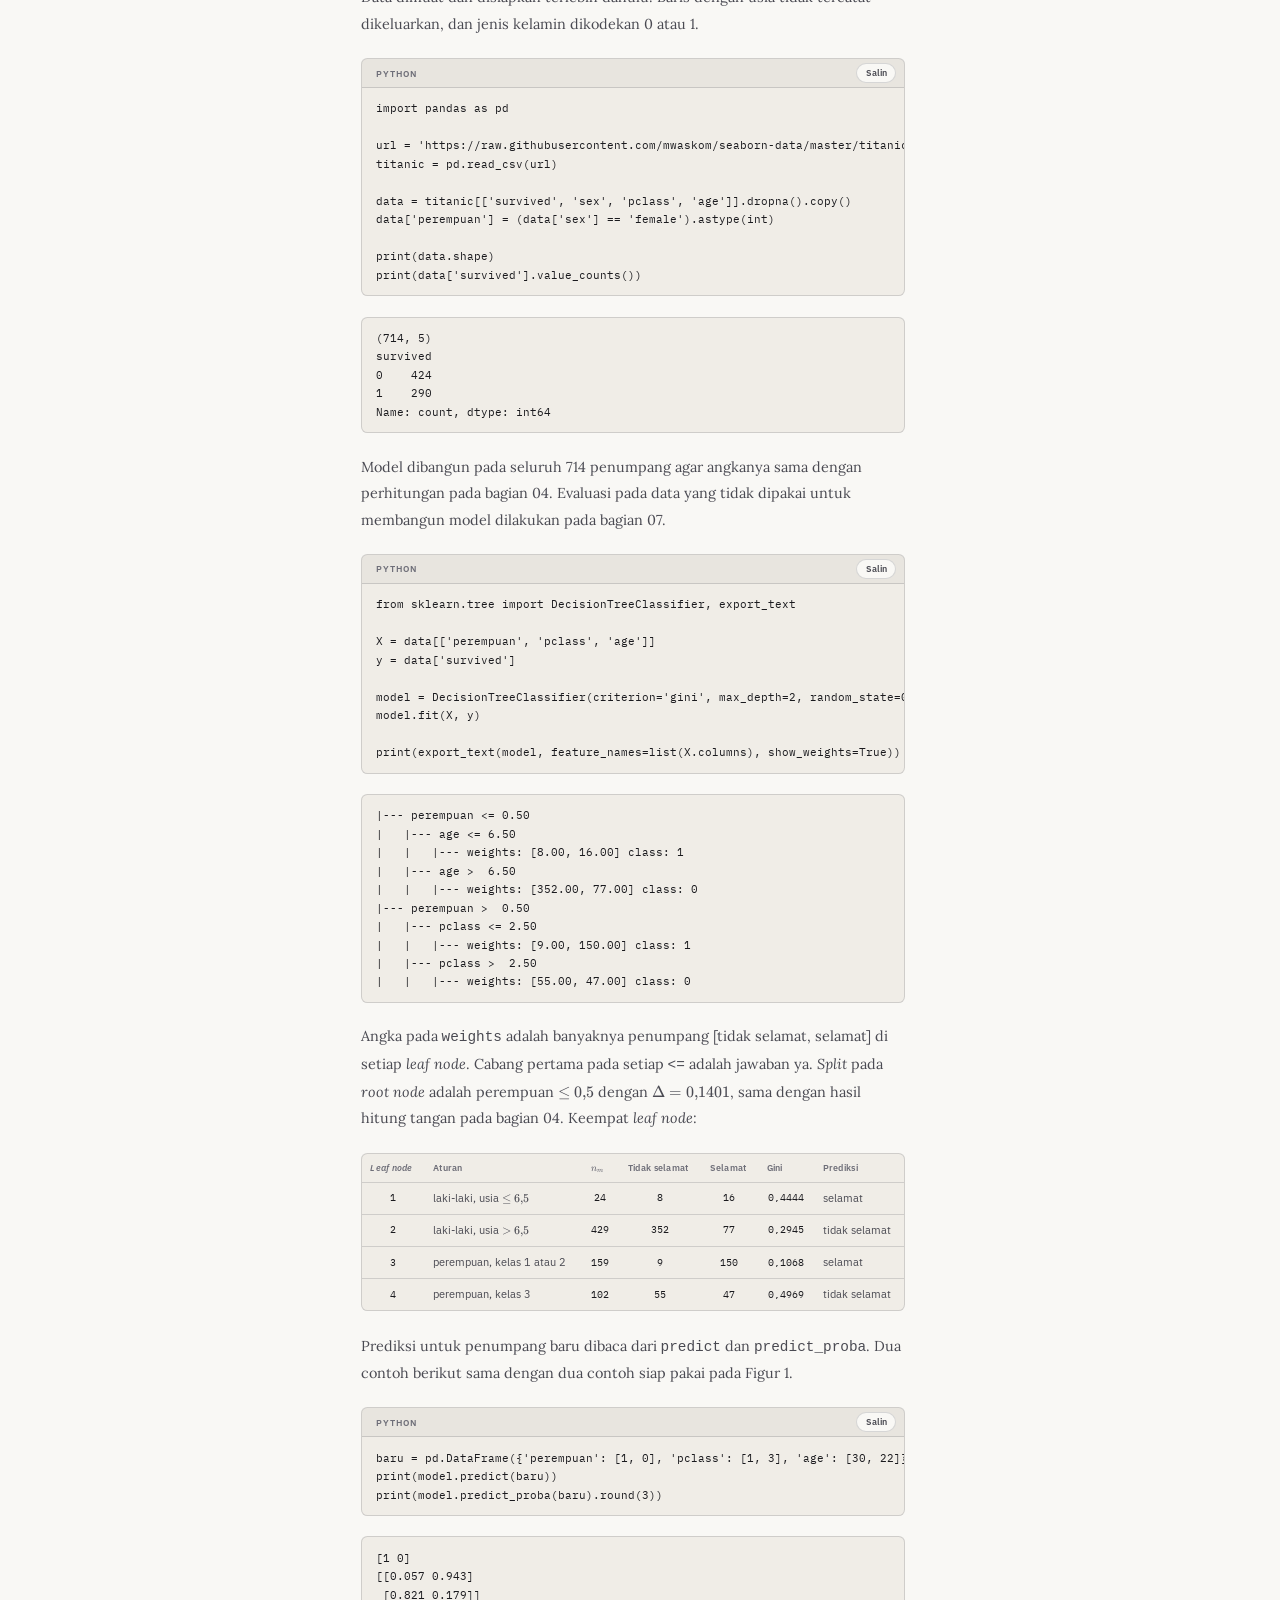
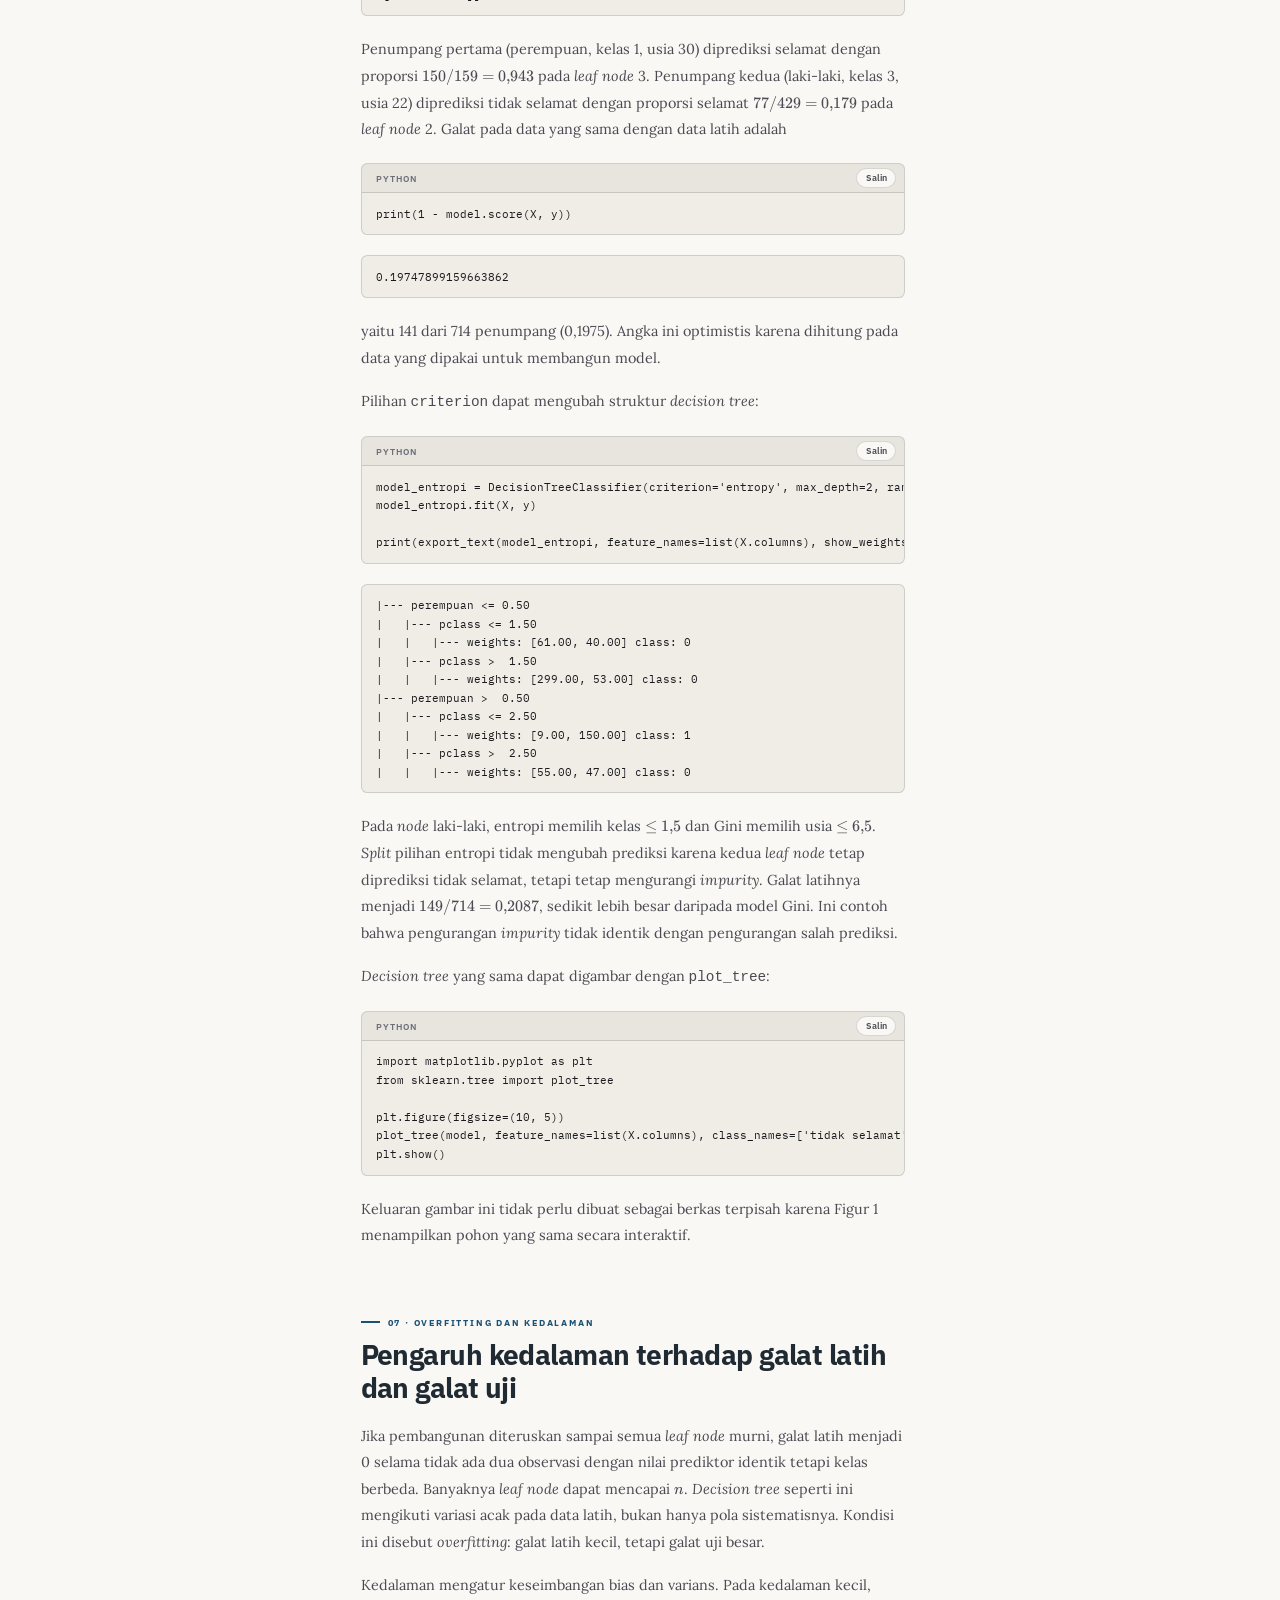
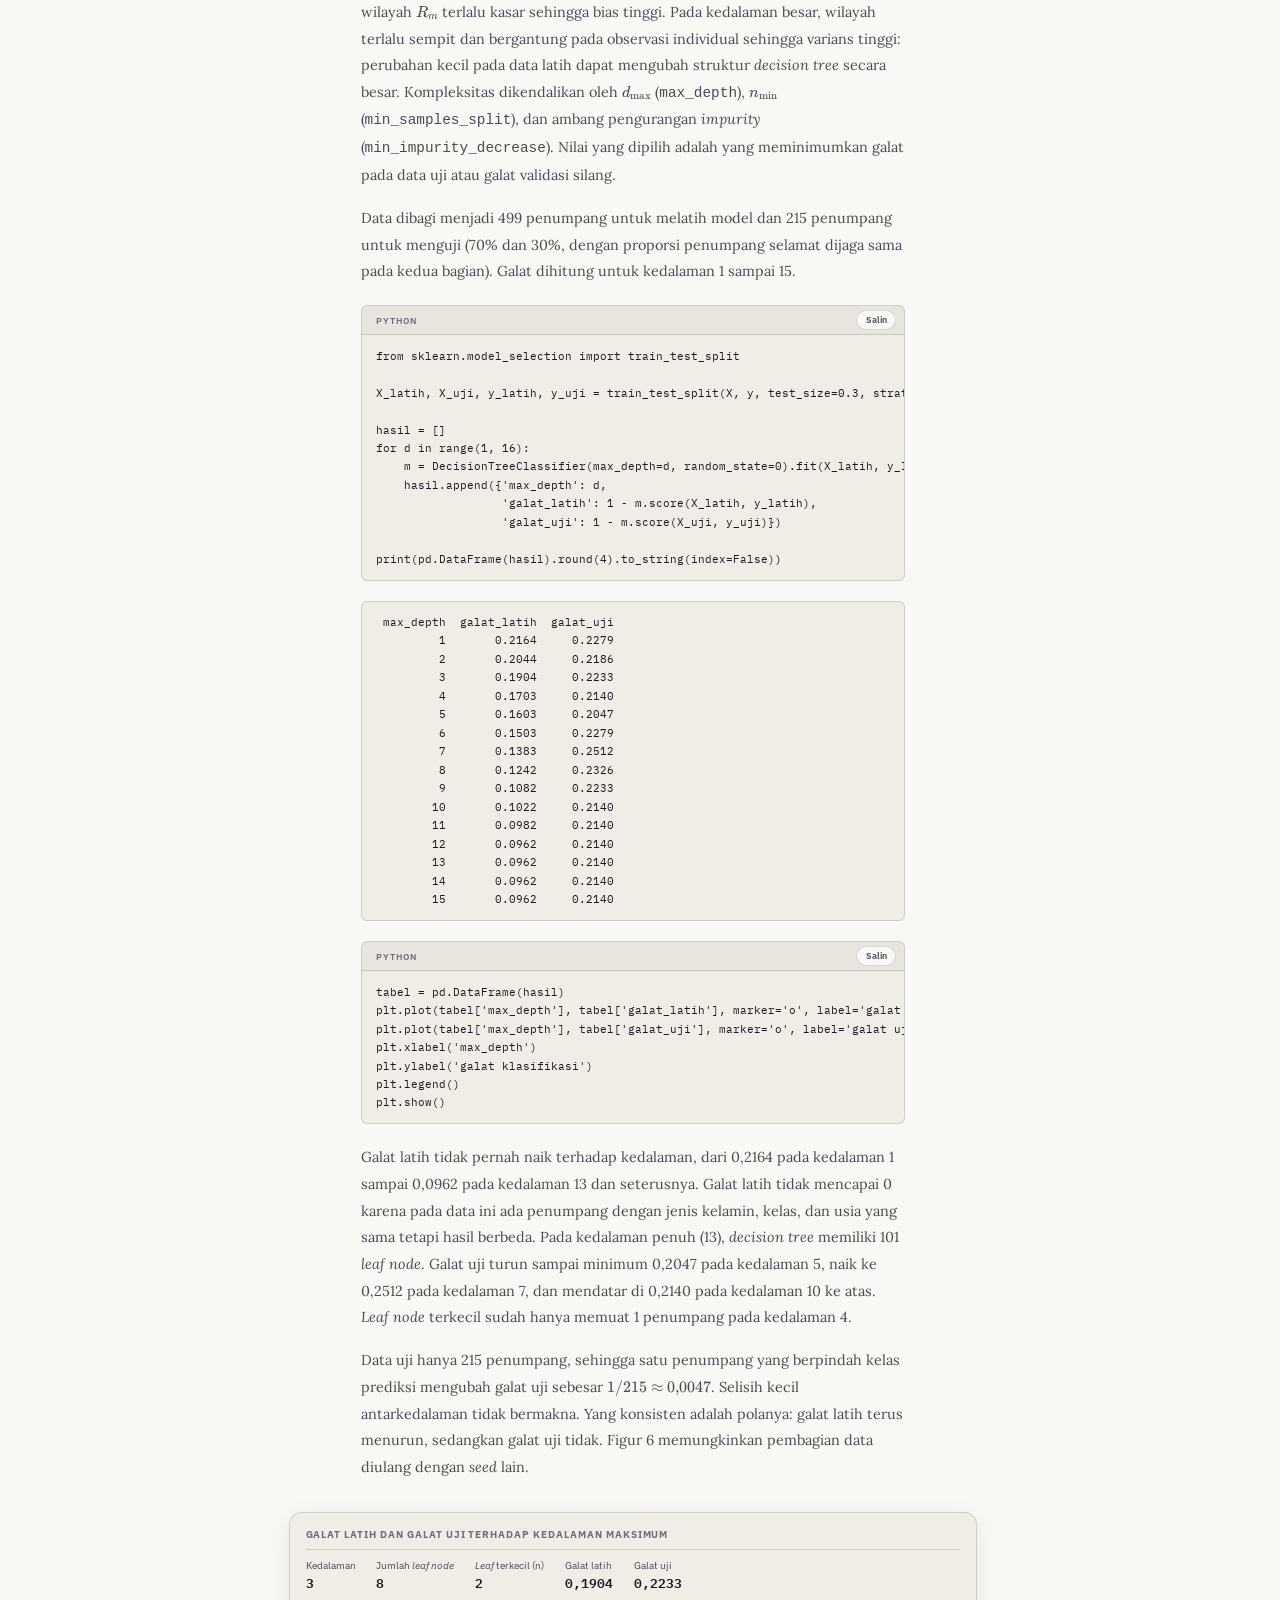
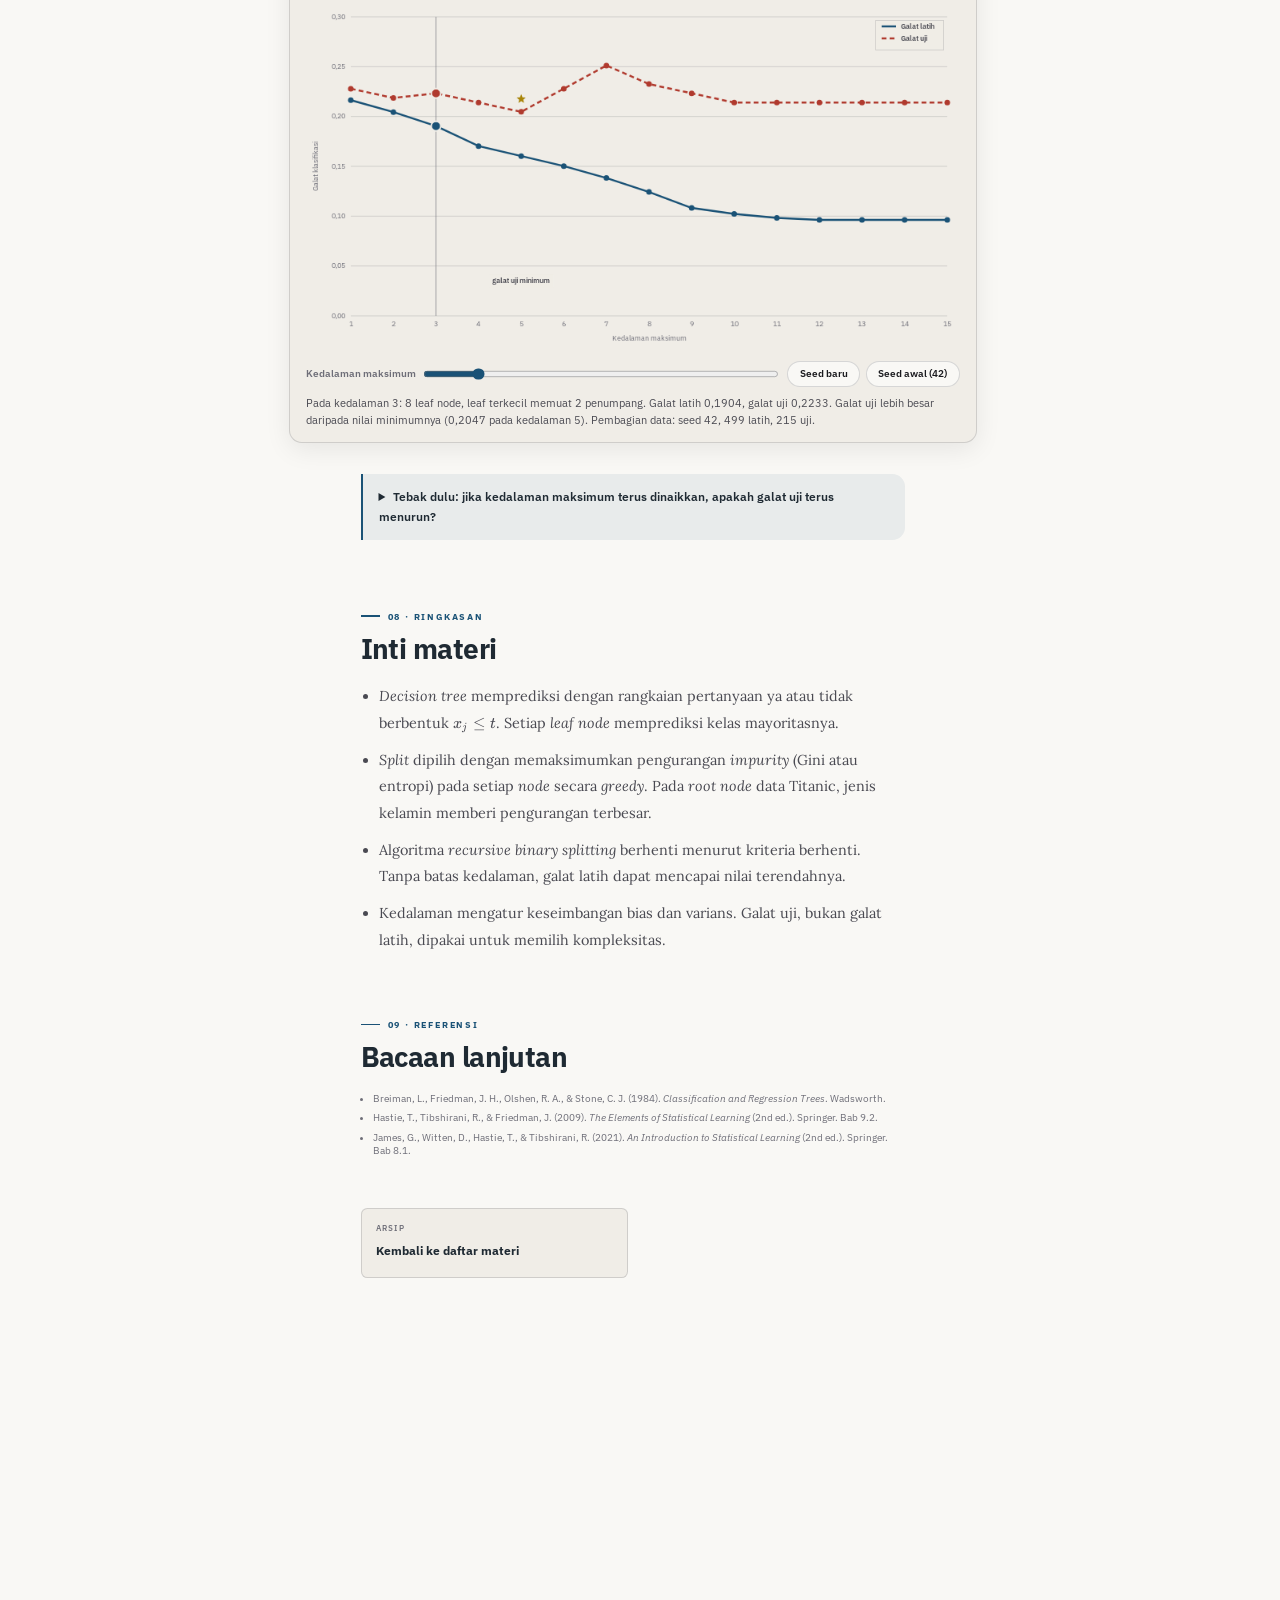
==== commit 1d1d1e55: "rombak figur pemilihan pertanyaan jadi alur kamera 14 langkah" ====
--- a/materi/machine-learning/pengantar-decision-tree/index.html
+++ b/materi/machine-learning/pengantar-decision-tree/index.html
@@ -50,25 +50,9 @@
   .kolom-ctl .ctl{margin:0}
   .panel-ket{font:.9rem/1.6 var(--sans);color:var(--tinta-2);margin:0}
   .panggung-pemilihan{margin:0 0 14px}
-  .kandidat{display:grid;grid-template-columns:repeat(3,minmax(0,1fr));gap:10px}
-  .kandidat .kartu{background:var(--kertas);border:1px solid var(--garis);border-radius:var(--radius);padding:8px 11px;font:.8rem/1.4 var(--sans);color:var(--tinta-2);transition:var(--gerak-cepat);min-height:96px;display:flex;flex-direction:column;gap:3px}
-  .kandidat .kartu .k-judul{color:var(--tinta);font-weight:600;font-size:.84rem}
-  .kandidat .kartu .k-angka{display:flex;flex-direction:column;gap:1px;font-size:.75rem;line-height:1.36;color:var(--tinta-2)}
-  .kandidat .kartu .k-angka b{font-weight:600;color:var(--tinta)}
-  .kandidat .kartu[hidden],.kandidat .kartu .k-angka[hidden],.kandidat .kartu .k-tanda[hidden],.kandidat .catatan-kecil[hidden]{display:none}
-  .kandidat .kartu .k-tanda{color:var(--aksen-1);font-weight:600;font-size:.72rem;margin-top:auto}
-  .kandidat .kartu.belum{opacity:.55}
-  .kandidat .kartu.teruji{border-color:var(--garis)}
-  .kandidat .kartu.diuji,.kandidat .kartu.menyala{border-color:var(--aksen-1);box-shadow:0 0 0 2px var(--aksen-1)}
-  .kandidat .kartu.dipilih{border-color:var(--aksen-1);box-shadow:0 0 0 2px var(--aksen-1)}
-  .kandidat .kartu.redup{opacity:.45}
-  .kandidat .catatan-kecil{font:.75rem/1.45 var(--sans);color:var(--tinta-2);font-style:italic;margin:0;grid-column:1/-1;min-height:1.45em}
+
   .pemilihan-progres{flex:1;min-width:80px;height:4px;background:var(--garis);border-radius:2px;overflow:hidden;margin-top:4px}
   .pemilihan-progres i{display:block;height:100%;width:0%;background:var(--aksen-1);transition:width .3s}
-  .kartu-pohon{margin-top:14px;background:var(--kertas);border:1px solid var(--garis);border-radius:var(--radius);padding:10px 12px 6px}
-  .kartu-pohon h4{margin:0 0 6px;font:600 .8rem var(--sans);color:var(--tinta)}
-  .kartu-pohon .bingkai-pohon{max-width:560px}
-  .kartu-pohon canvas{display:block;width:100%}
   .langkah-algo{margin:0;padding:0;list-style:none;font:.82rem/1.5 var(--sans);color:var(--tinta-2)}
   .langkah-algo li{padding:7px 10px;border-left:4px solid transparent;border-radius:0 var(--radius) var(--radius) 0;margin:0 0 6px}
   .langkah-algo li.aktif{border-left-color:var(--aksen-1);background:color-mix(in srgb,var(--aksen-1) 9%,transparent);color:var(--tinta)}
@@ -89,7 +73,6 @@
     #cv-pohon{aspect-ratio:352/296!important}
   }
   @media(max-width:700px){
-    .kandidat{grid-template-columns:1fr}
     table.tabel{font-size:.77rem;min-width:620px}
     table.tabel th,table.tabel td{padding:7px 7px}
     table.tabel td.n{font-size:.74rem}
@@ -210,28 +193,16 @@
     <p class="fig-ket" style="margin:0 0 12px">Sampel 20 penumpang Titanic, dipilih acak dari 714 baris. Satu titik adalah satu penumpang.</p>
     <div class="panggung-pemilihan">
       <div class="geser-x">
-        <canvas id="cv-panggung" style="aspect-ratio:760/490" role="img" aria-label="Panggung animasi dua pita. Pita atas berisi kelompok penumpang yang sedang diproses, digambar sebagai titik: lingkaran untuk selamat dan belah ketupat untuk tidak selamat. Pita bawah berisi kelompok hasil pembagian dan kelompok yang menunggu diproses, dihubungkan garis berlabel Ya dan Tidak."></canvas>
-      </div>
-    </div>
-    <div class="kandidat" id="pemilihan-kandidat">
-      <p class="catatan-kecil" hidden></p>
-      <div class="kartu belum"><span class="k-judul"></span><span class="k-angka" hidden><span>Ya <b data-isi="ya"></b></span><span>Tidak <b data-isi="tidak"></b></span><span>Salah prediksi <b data-isi="salah"></b></span></span><span class="k-tanda" hidden>✓ dipilih</span></div>
-      <div class="kartu belum" hidden><span class="k-judul"></span><span class="k-angka" hidden><span>Ya <b data-isi="ya"></b></span><span>Tidak <b data-isi="tidak"></b></span><span>Salah prediksi <b data-isi="salah"></b></span></span><span class="k-tanda" hidden>✓ dipilih</span></div>
-      <div class="kartu belum" hidden><span class="k-judul"></span><span class="k-angka" hidden><span>Ya <b data-isi="ya"></b></span><span>Tidak <b data-isi="tidak"></b></span><span>Salah prediksi <b data-isi="salah"></b></span></span><span class="k-tanda" hidden>✓ dipilih</span></div>
-    </div>
-    <p class="panel-ket" id="pemilihan-ket" aria-live="polite" style="min-height:96px;margin:14px 0 0">Kelompok awal: 20 penumpang, 9 selamat dan 11 tidak selamat. Jika semua penumpang diprediksi tidak selamat, 9 penumpang salah.</p>
-    <div class="kartu-pohon">
-      <h4>Pohon yang sedang dibangun</h4>
-      <div class="bingkai-pohon">
-        <canvas id="cv-pohon-ringkas" style="aspect-ratio:380/250" role="img" aria-label="Pohon ringkas yang bertambah satu tingkat setiap kali sebuah pertanyaan dipilih: akar bertanya apakah laki-laki, anak kiri bertanya usia, anak kanan bertanya kelas, lalu empat daun berisi prediksi selamat atau tidak selamat beserta jumlah penumpangnya."></canvas>
-      </div>
-    </div>
+        <canvas id="cv-panggung" style="aspect-ratio:700/400" role="img" aria-label="Animasi pemilihan pertanyaan pada 20 penumpang. Setiap langkah menampilkan satu kelompok yang sedang diproses sebagai titik, lingkaran untuk selamat dan belah ketupat untuk tidak selamat, dengan daftar split yang mungkin beserta jumlah salah prediksi di sebelah kanan kotak dan hasil pembagian di bawahnya. Kamera berpindah ke pohon di sebelah kanan setiap kali sebuah pertanyaan dipilih, dan pohon bertambah simpul sampai empat daun terakhir terbentuk."></canvas>
+      </div>
+    </div>
+    <p class="panel-ket" id="pemilihan-ket" aria-live="polite" style="min-height:96px;margin:14px 0 0">Kelompok yang sedang diproses: 20 penumpang, 9 selamat dan 11 tidak selamat. Tanpa pertanyaan pun, memprediksi semuanya tidak selamat sudah membuat 9 penumpang salah. Tiga split yang mungkin dicoba satu per satu: apakah laki-laki, apakah kelas 1 atau 2, dan apakah usia kurang dari atau sama dengan 35,5 tahun.</p>
     <div class="ctl" role="group" aria-label="Kontrol animasi pemilihan">
       <button type="button" class="btn p" id="pemilihan-putar">Putar</button>
       <button type="button" class="btn" id="pemilihan-maju">+1 langkah</button>
       <button type="button" class="btn" id="pemilihan-mundur" disabled>Mundur</button>
       <button type="button" class="btn" id="pemilihan-ulang">Ulang</button>
-      <span class="lbl" id="pemilihan-langkah">Langkah 0 dari 10</span>
+      <span class="lbl" id="pemilihan-langkah">Langkah 0 dari 13</span>
       <div class="pemilihan-progres" aria-hidden="true"><i id="pemilihan-progres-i"></i></div>
     </div>
   </div>
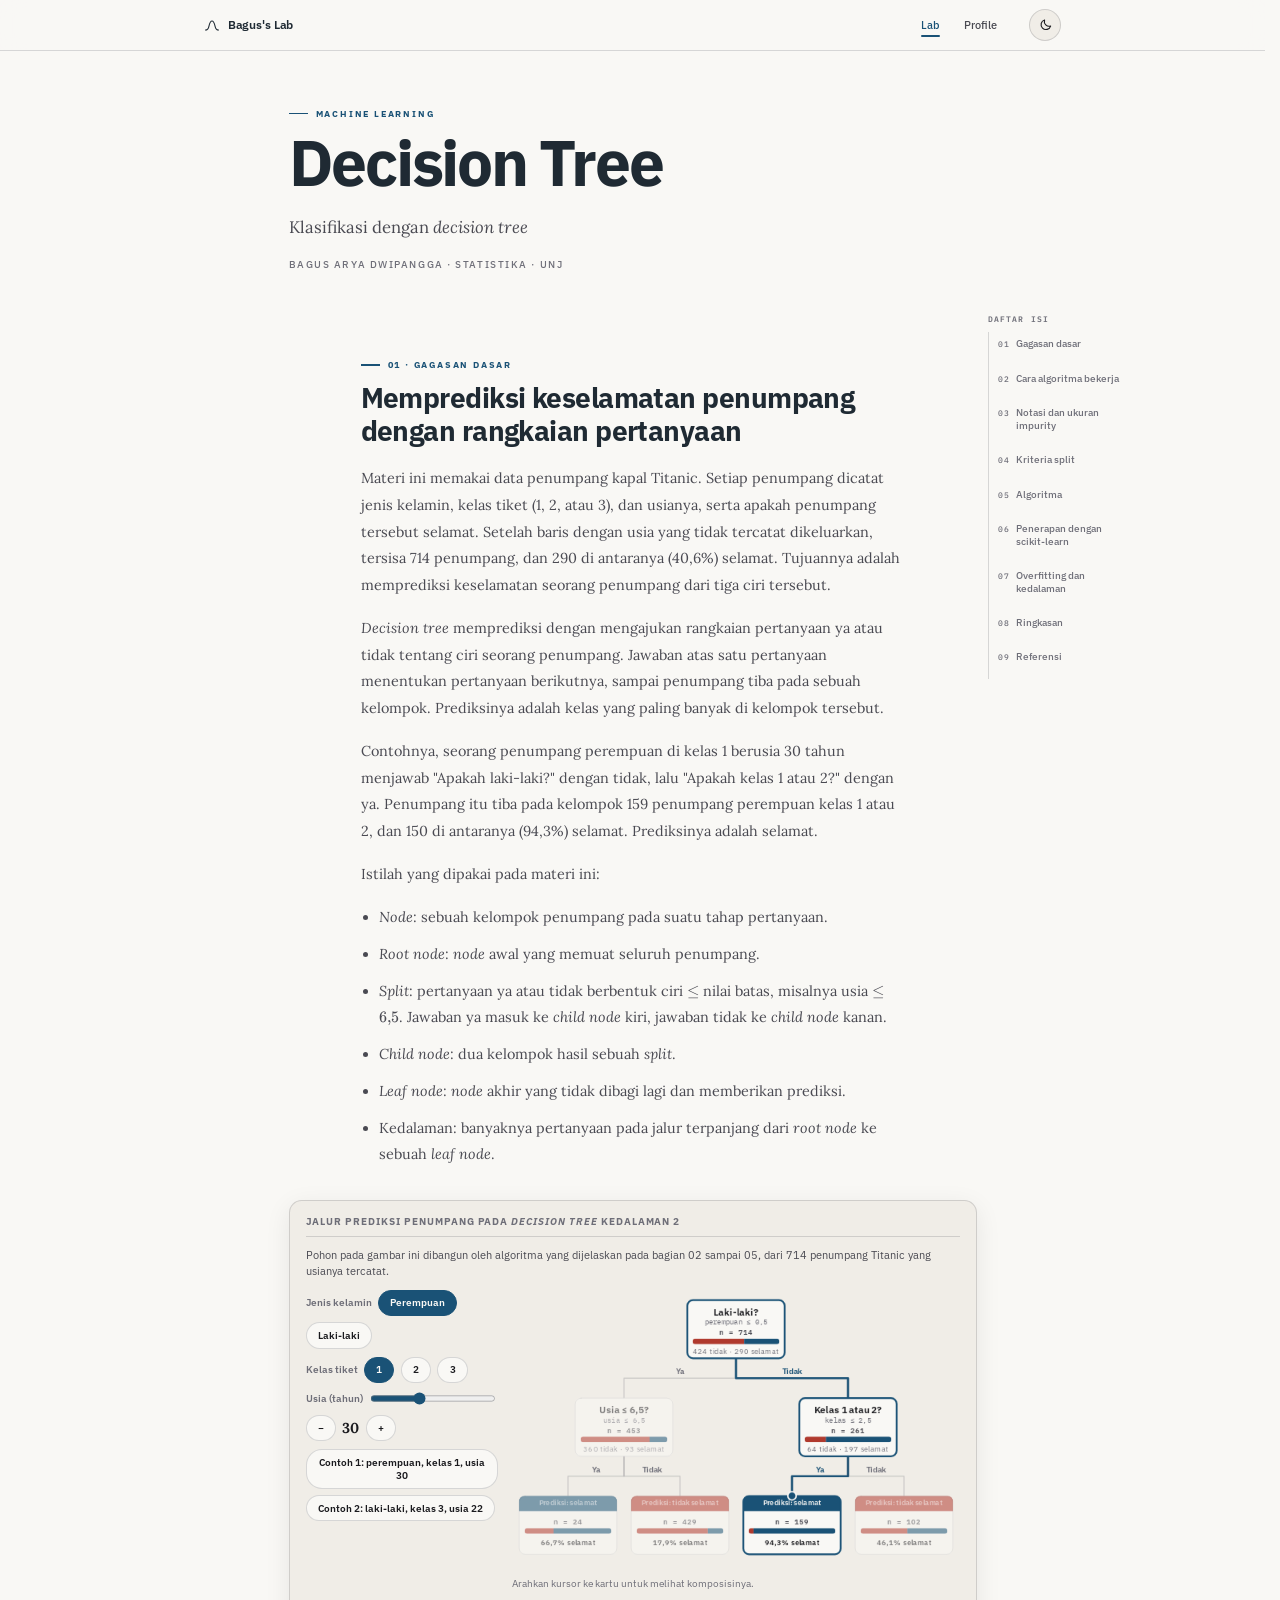
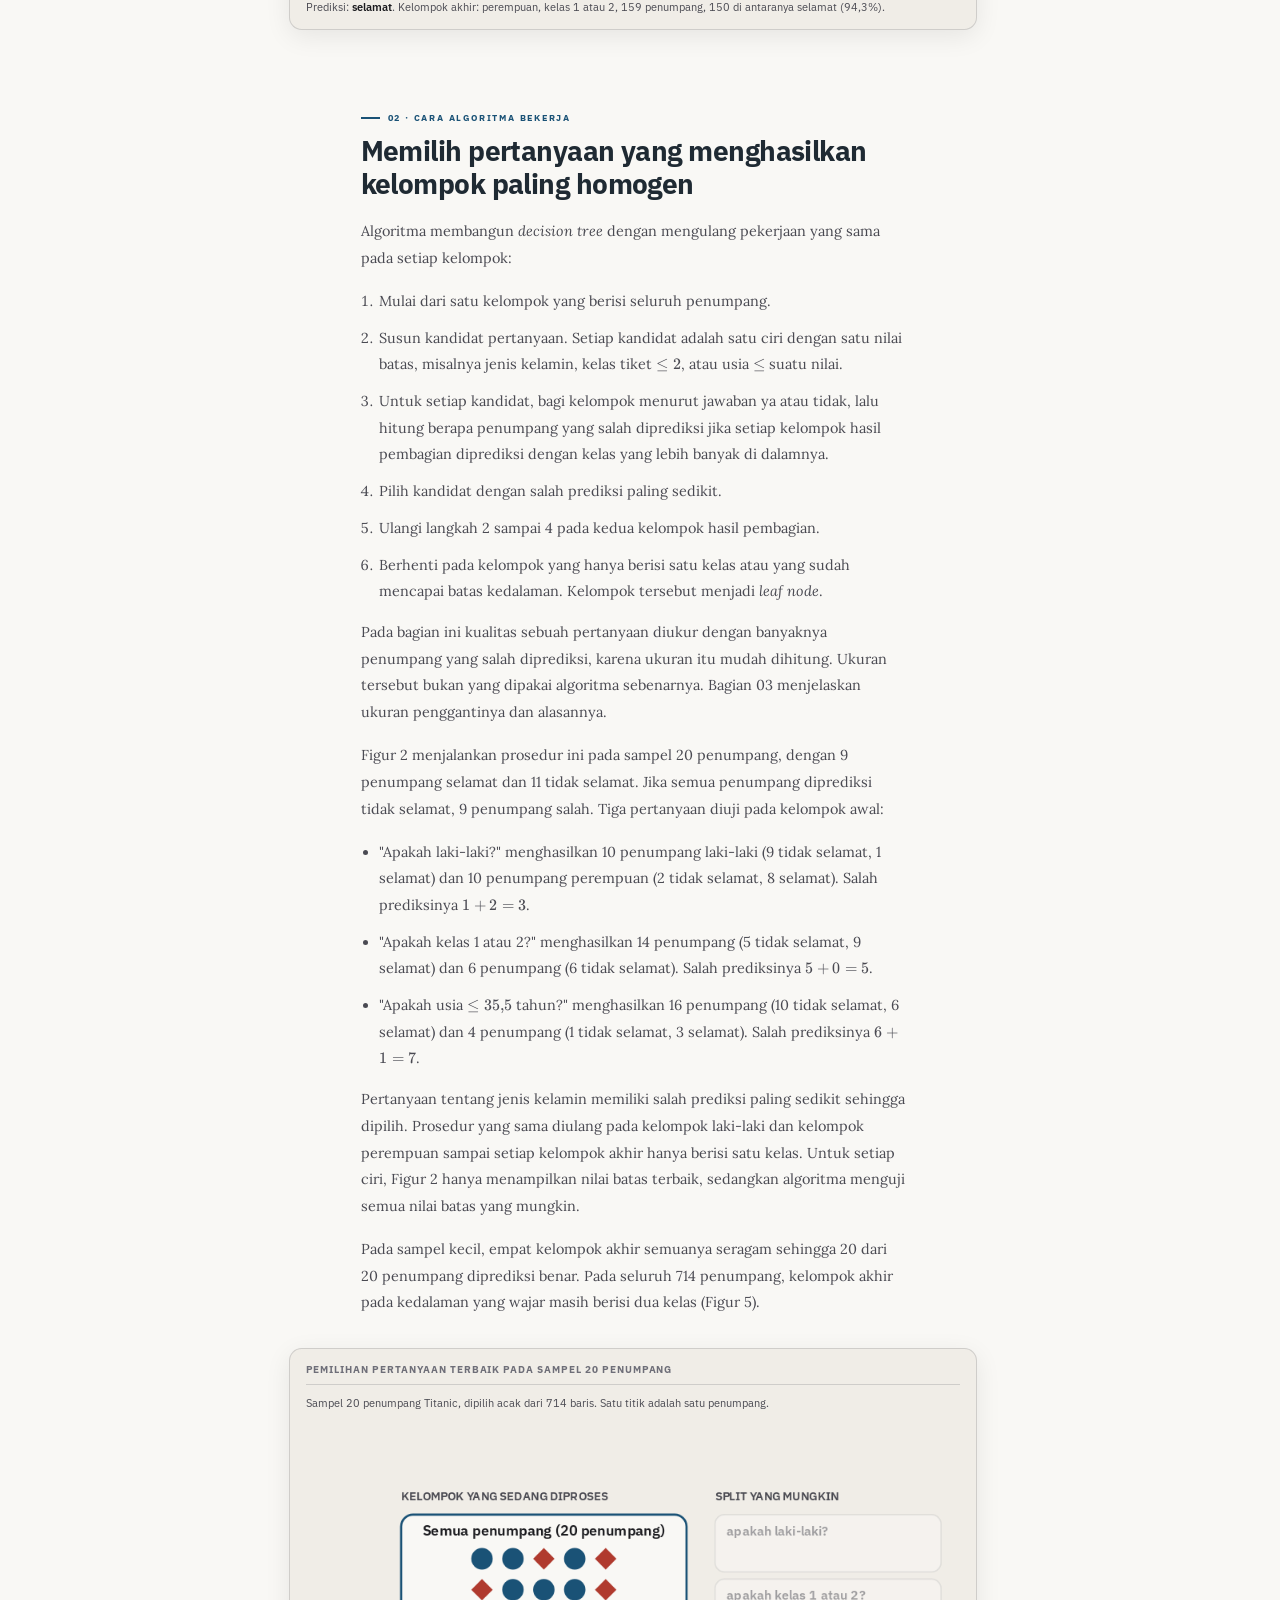
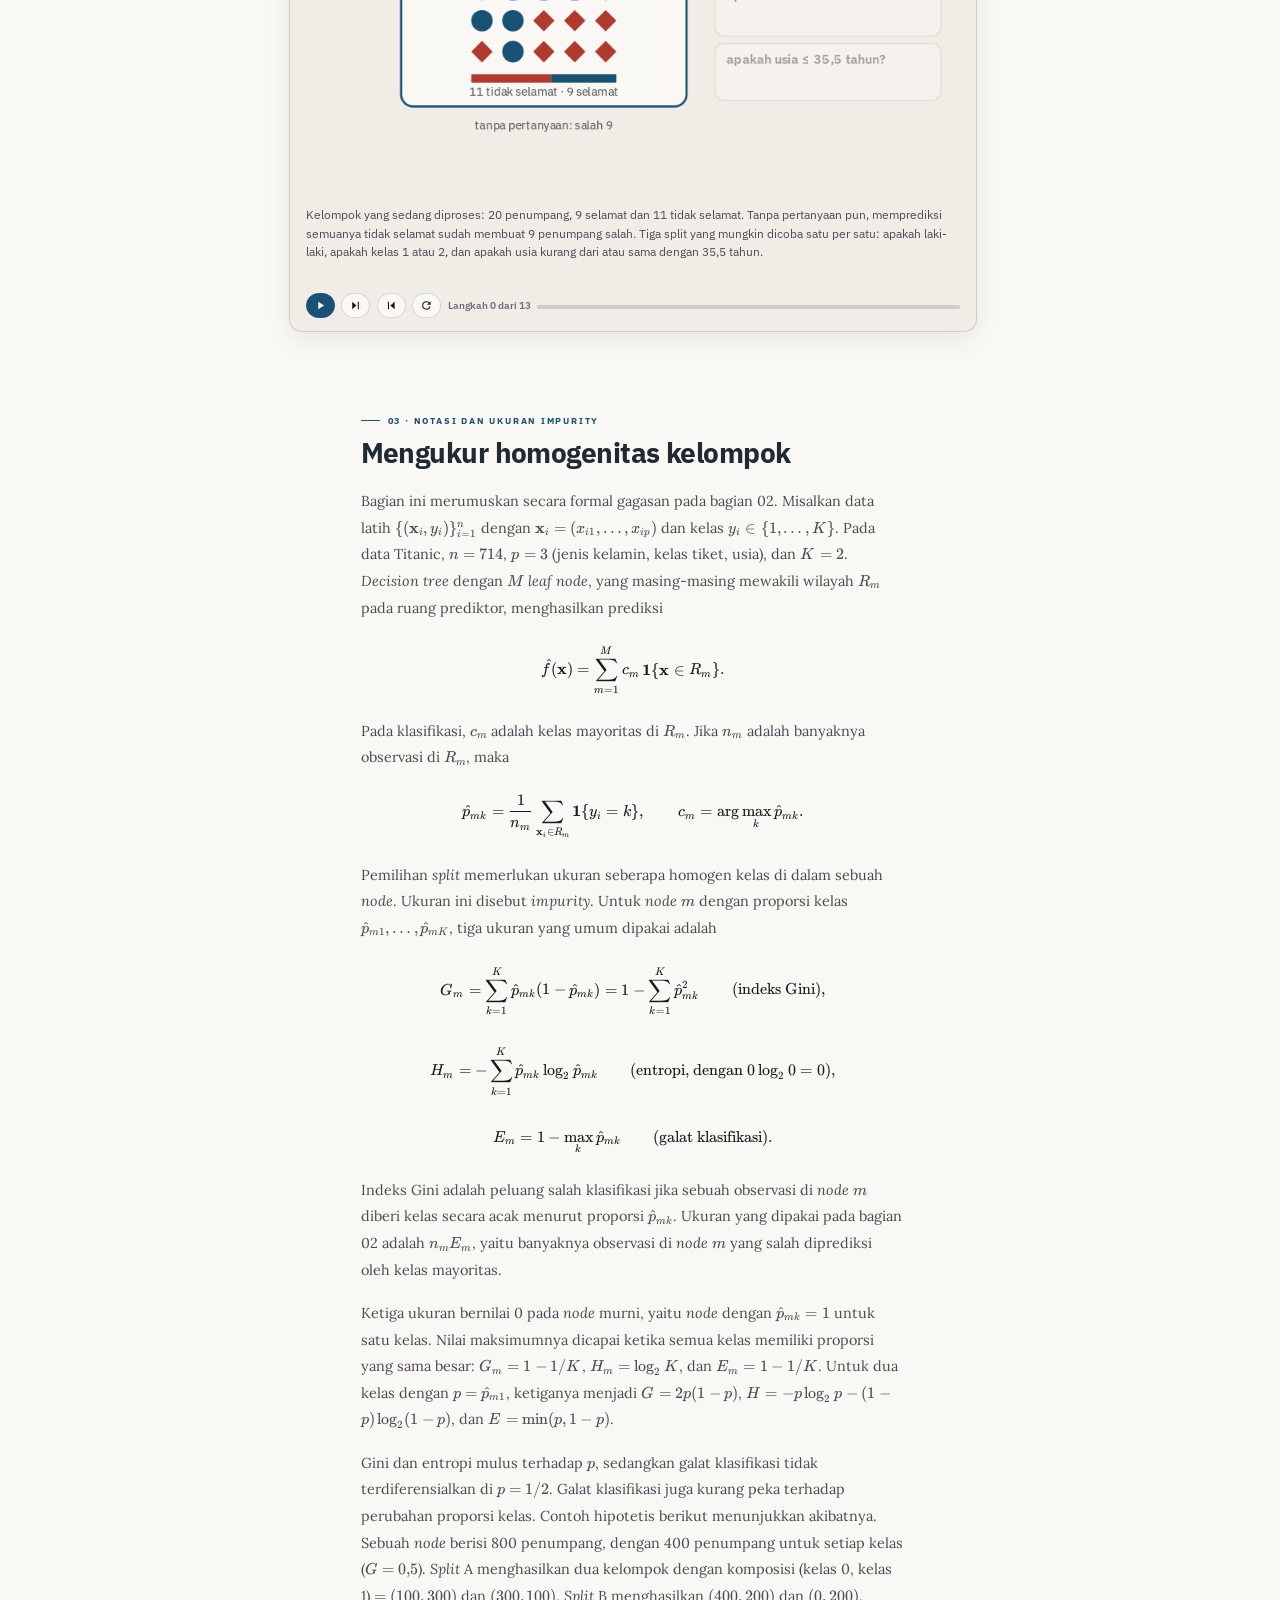
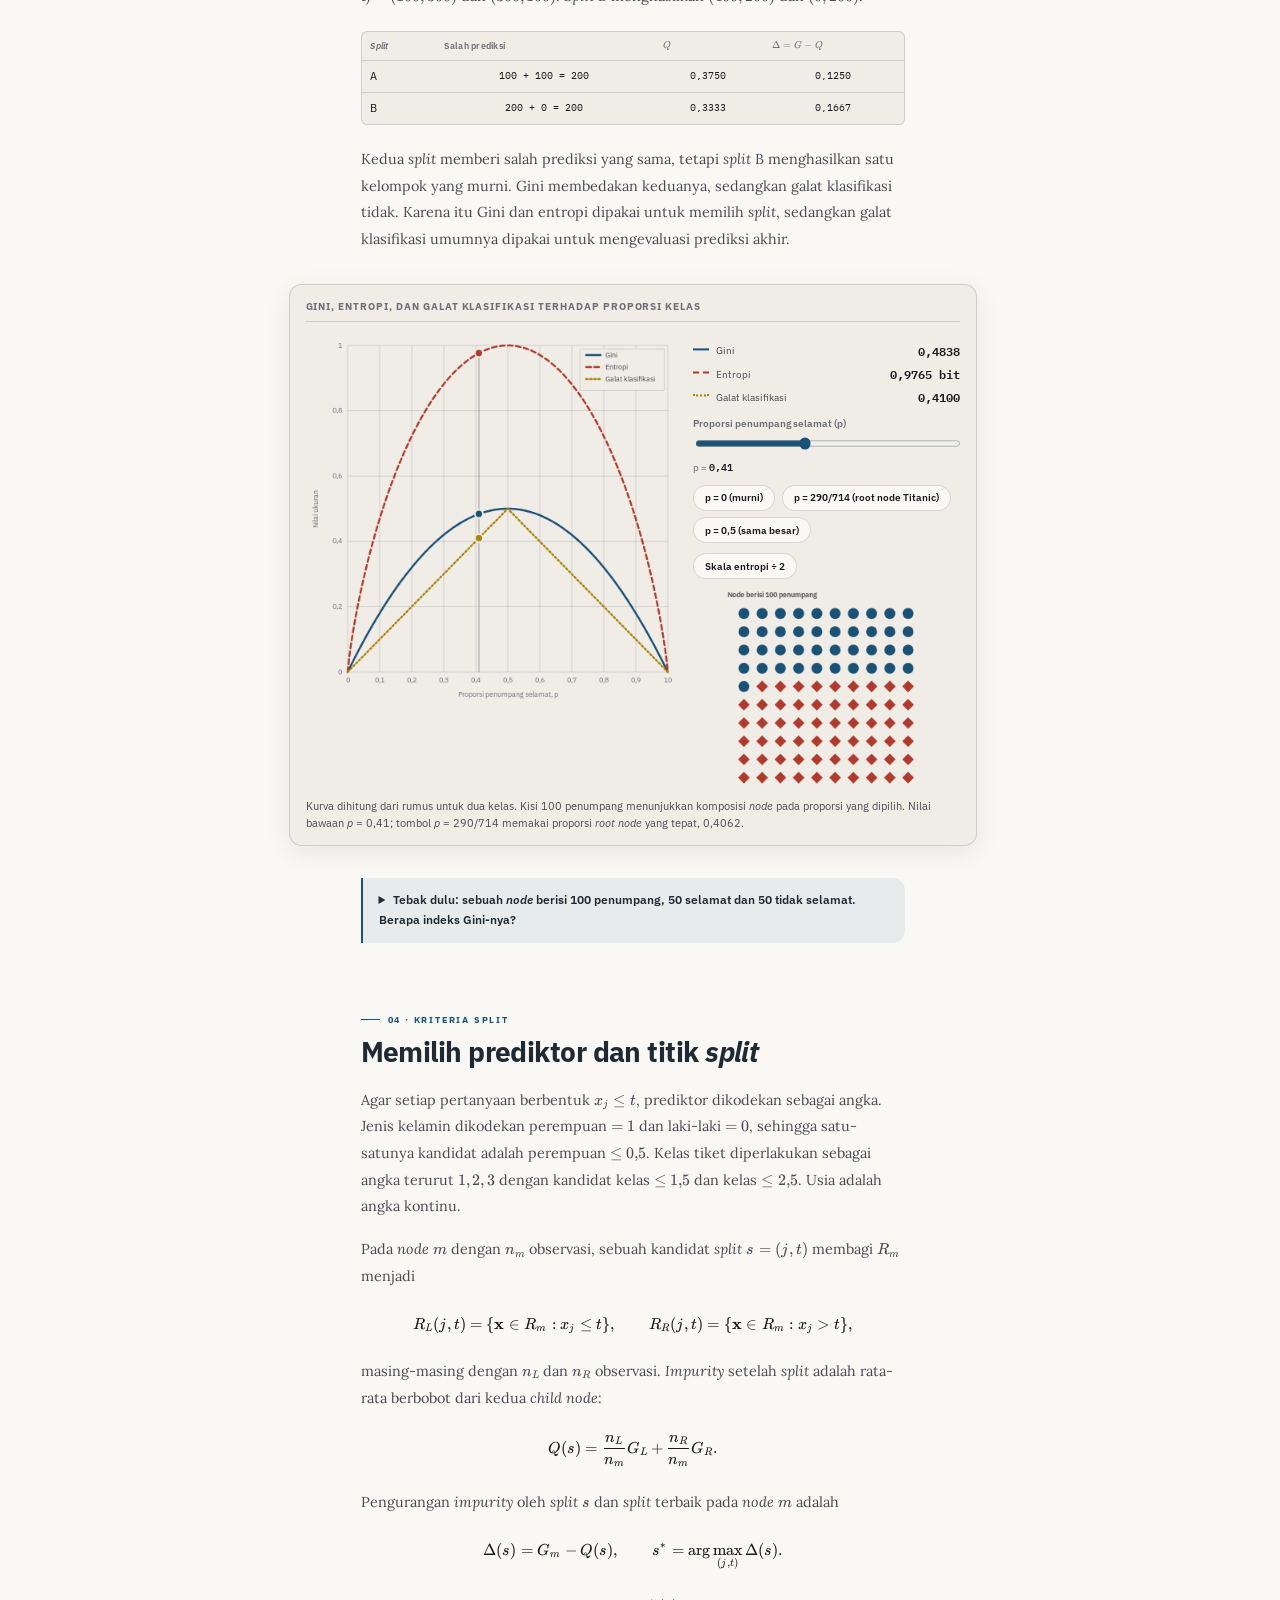
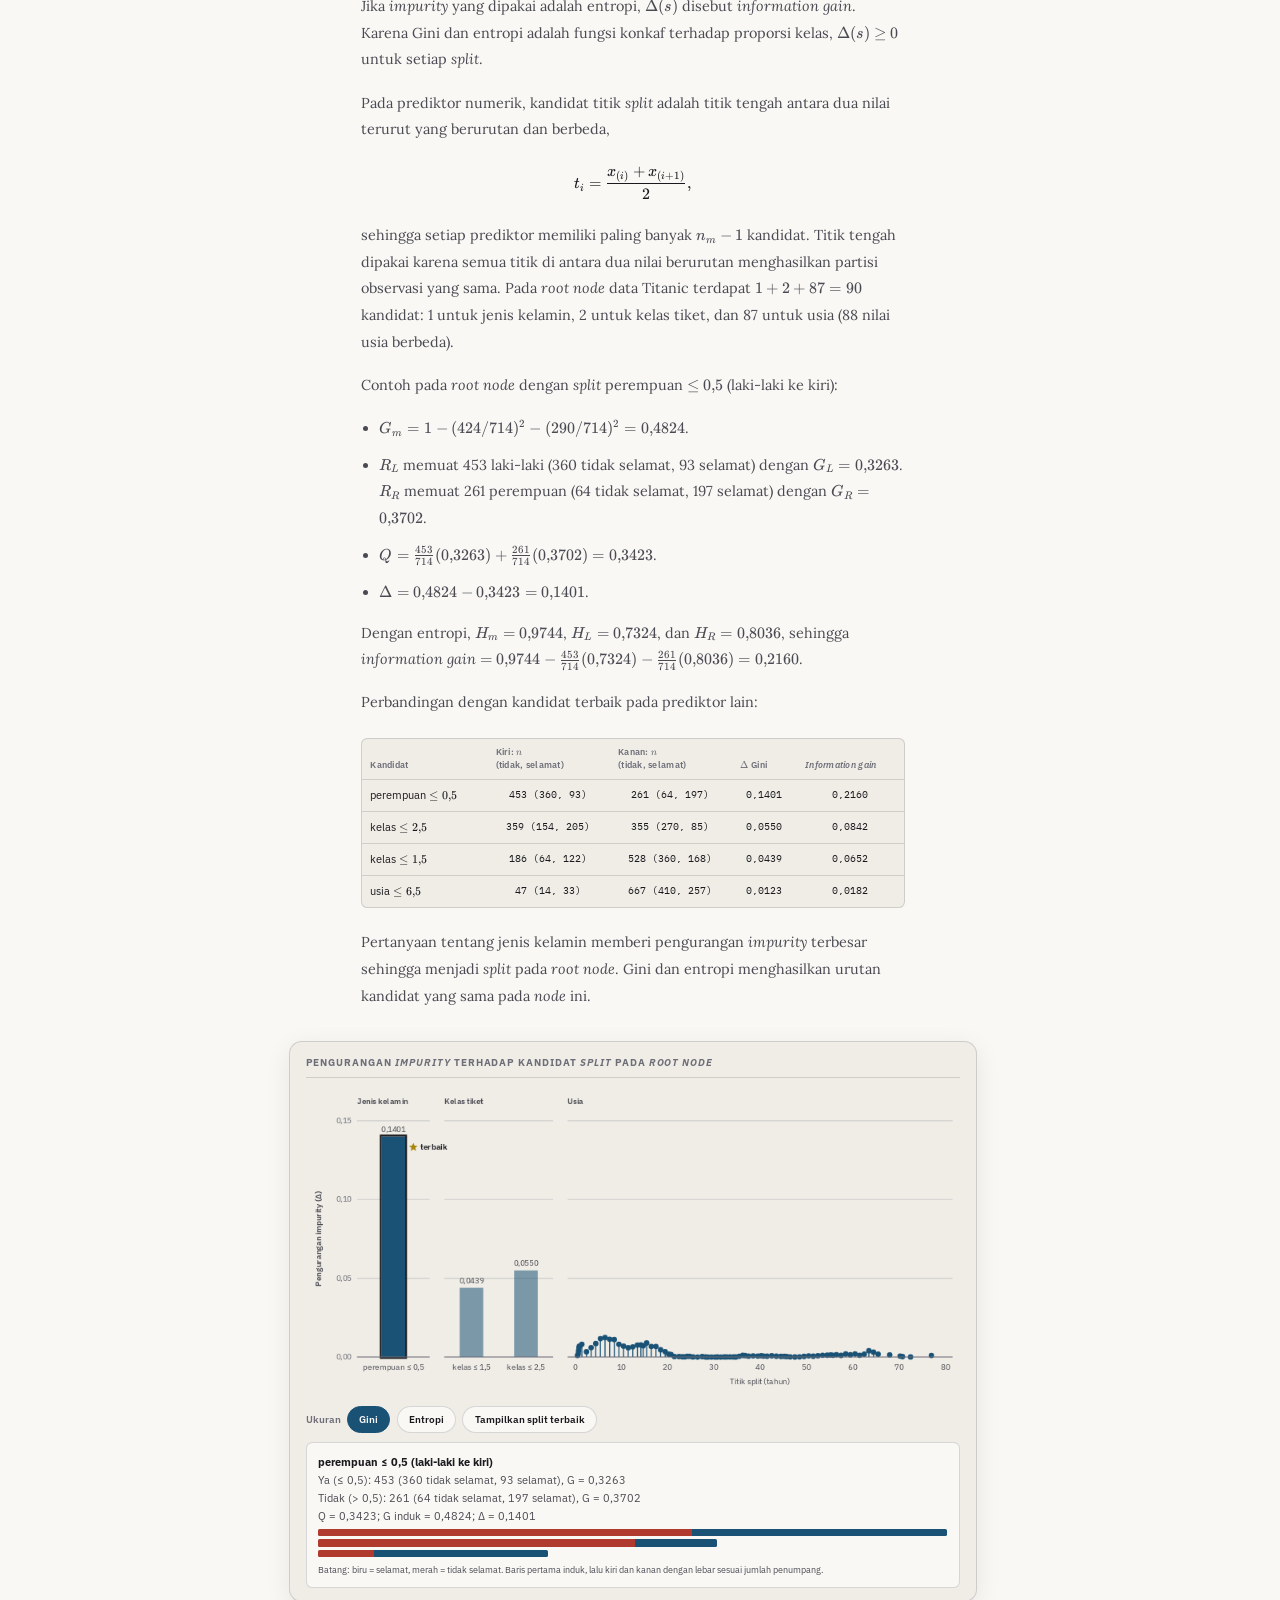
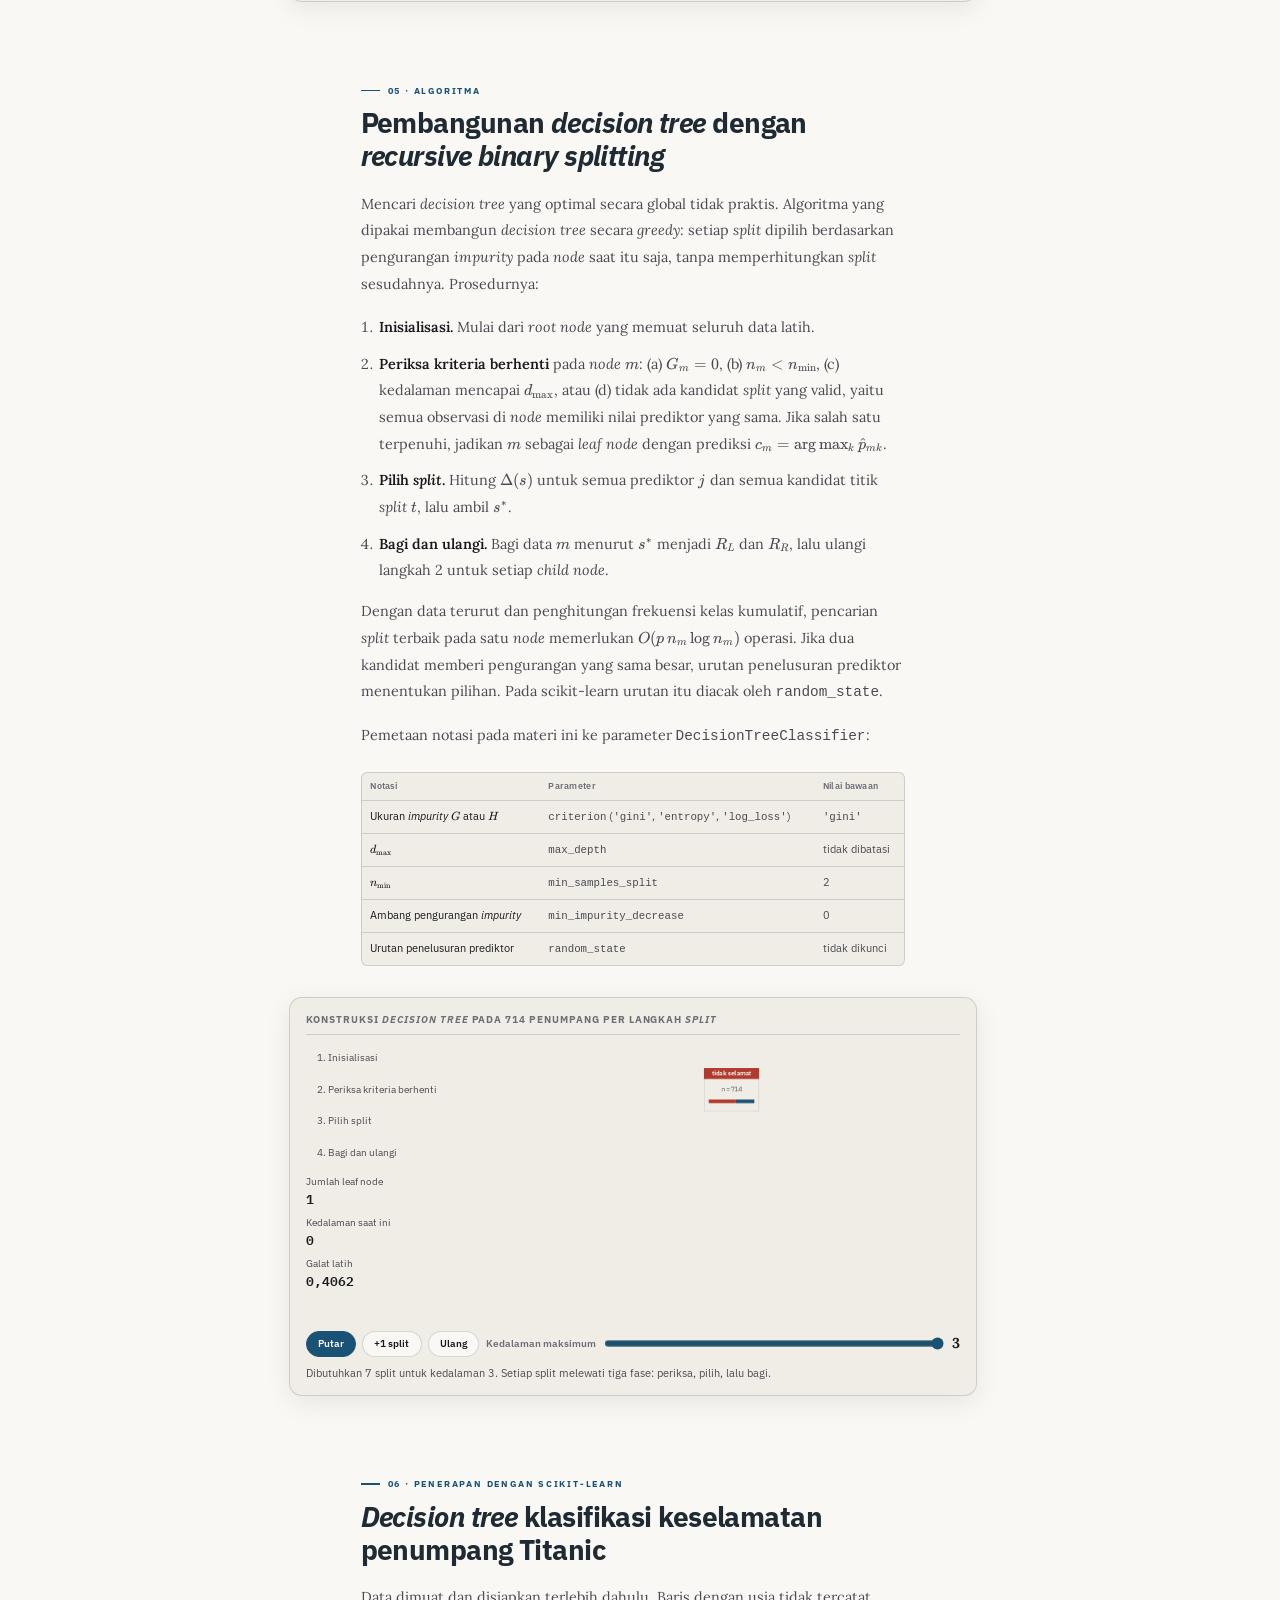
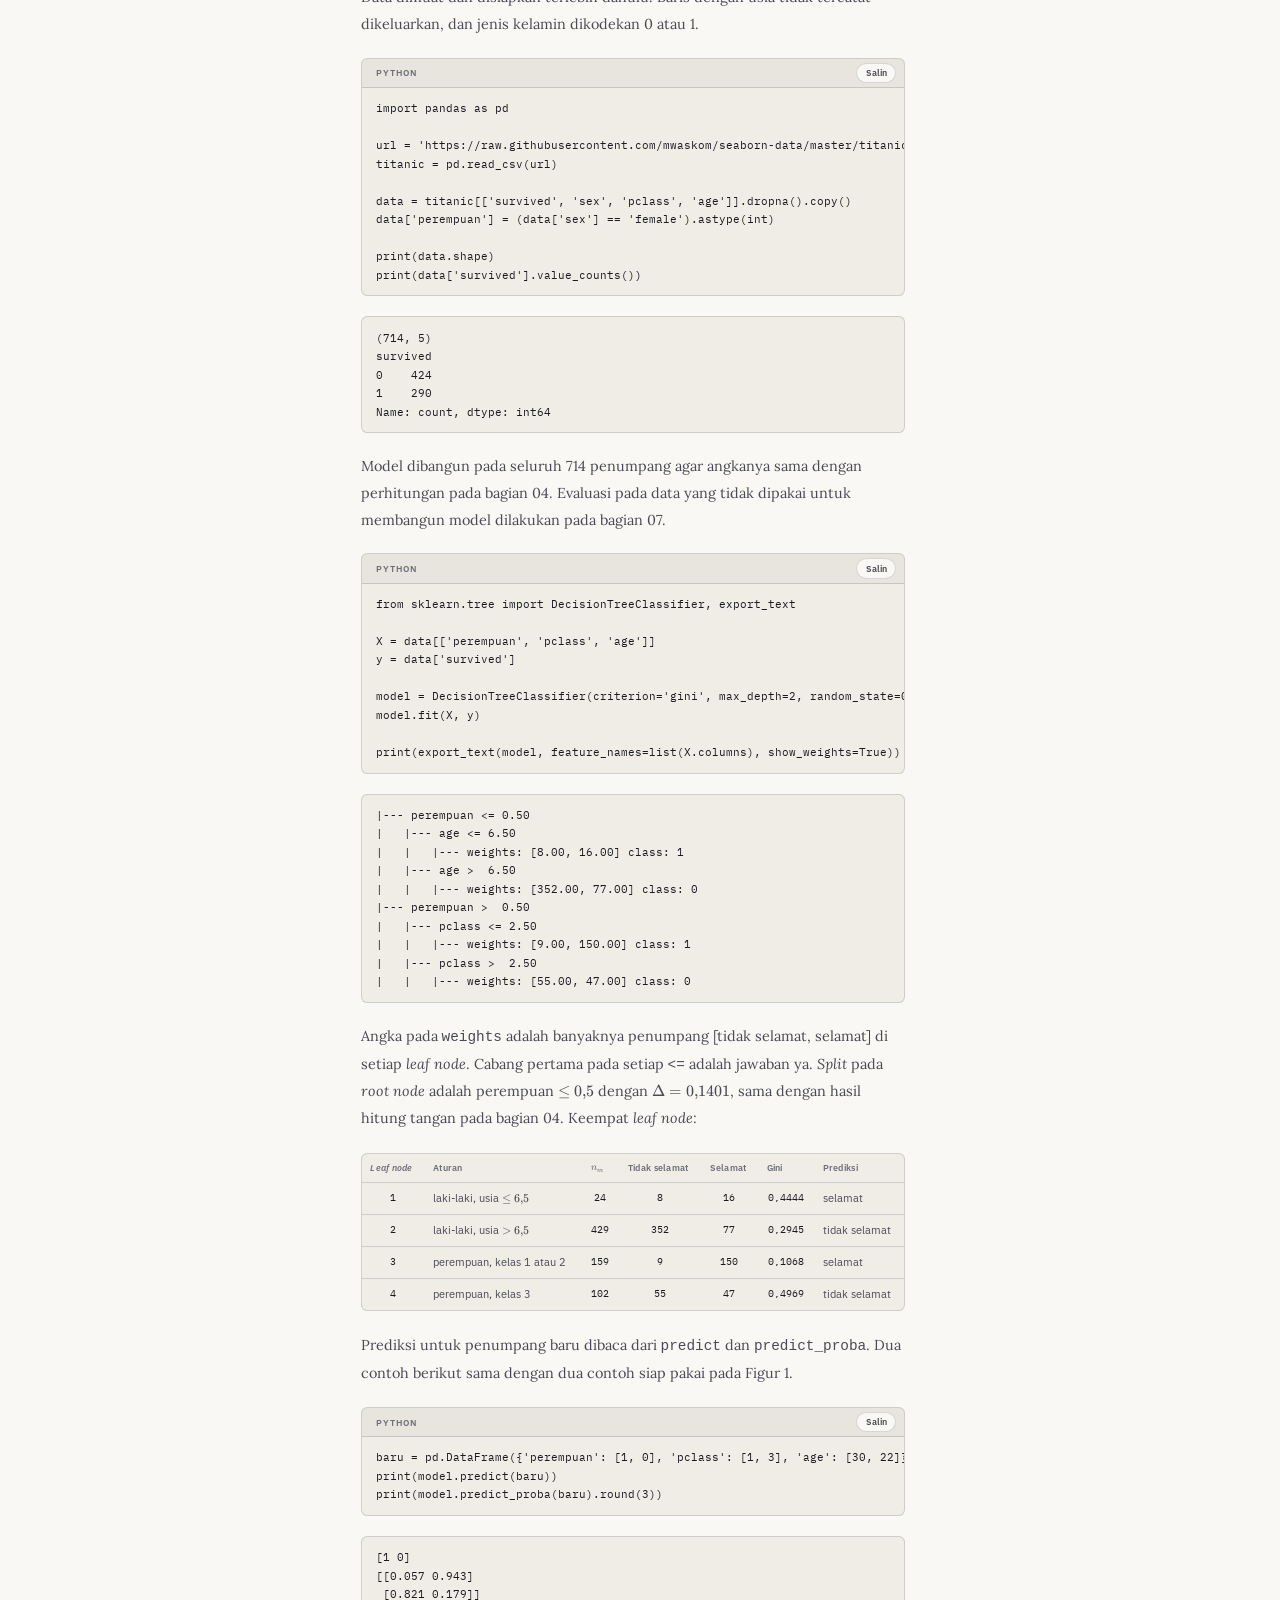
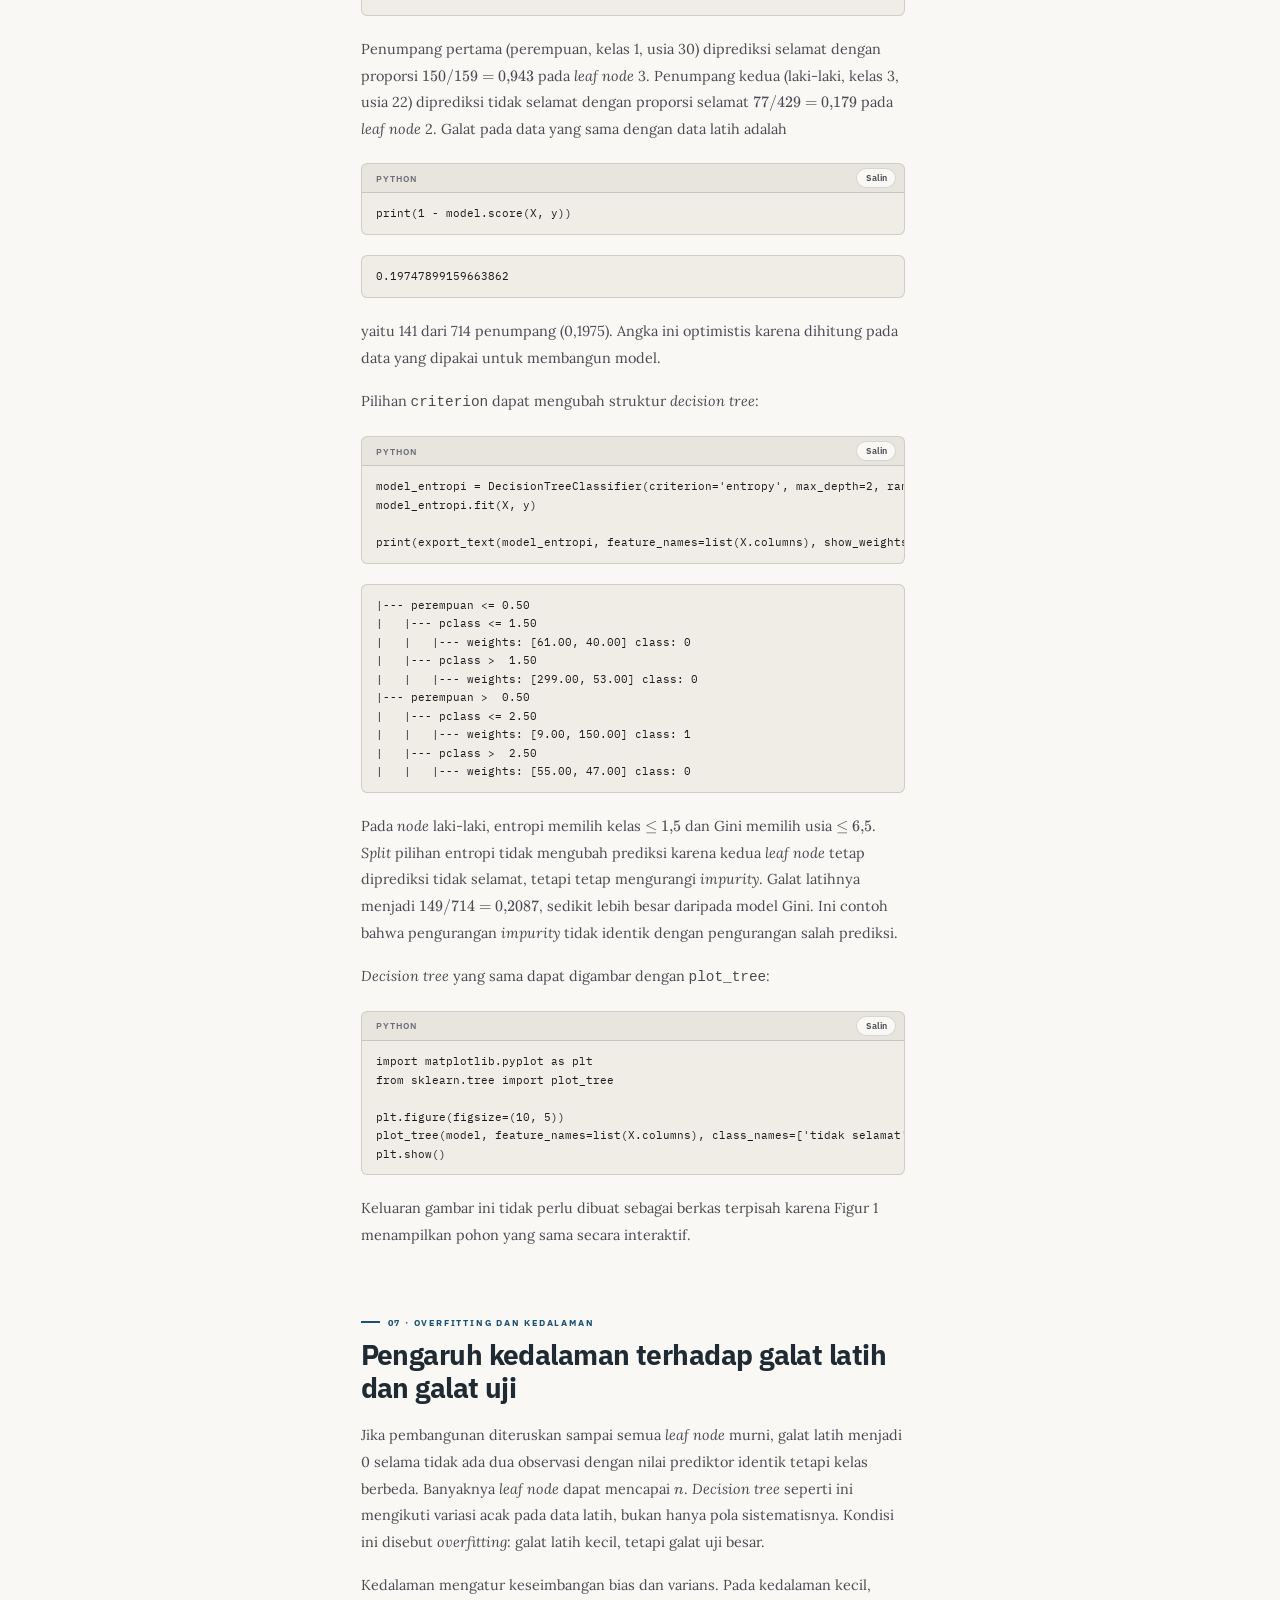
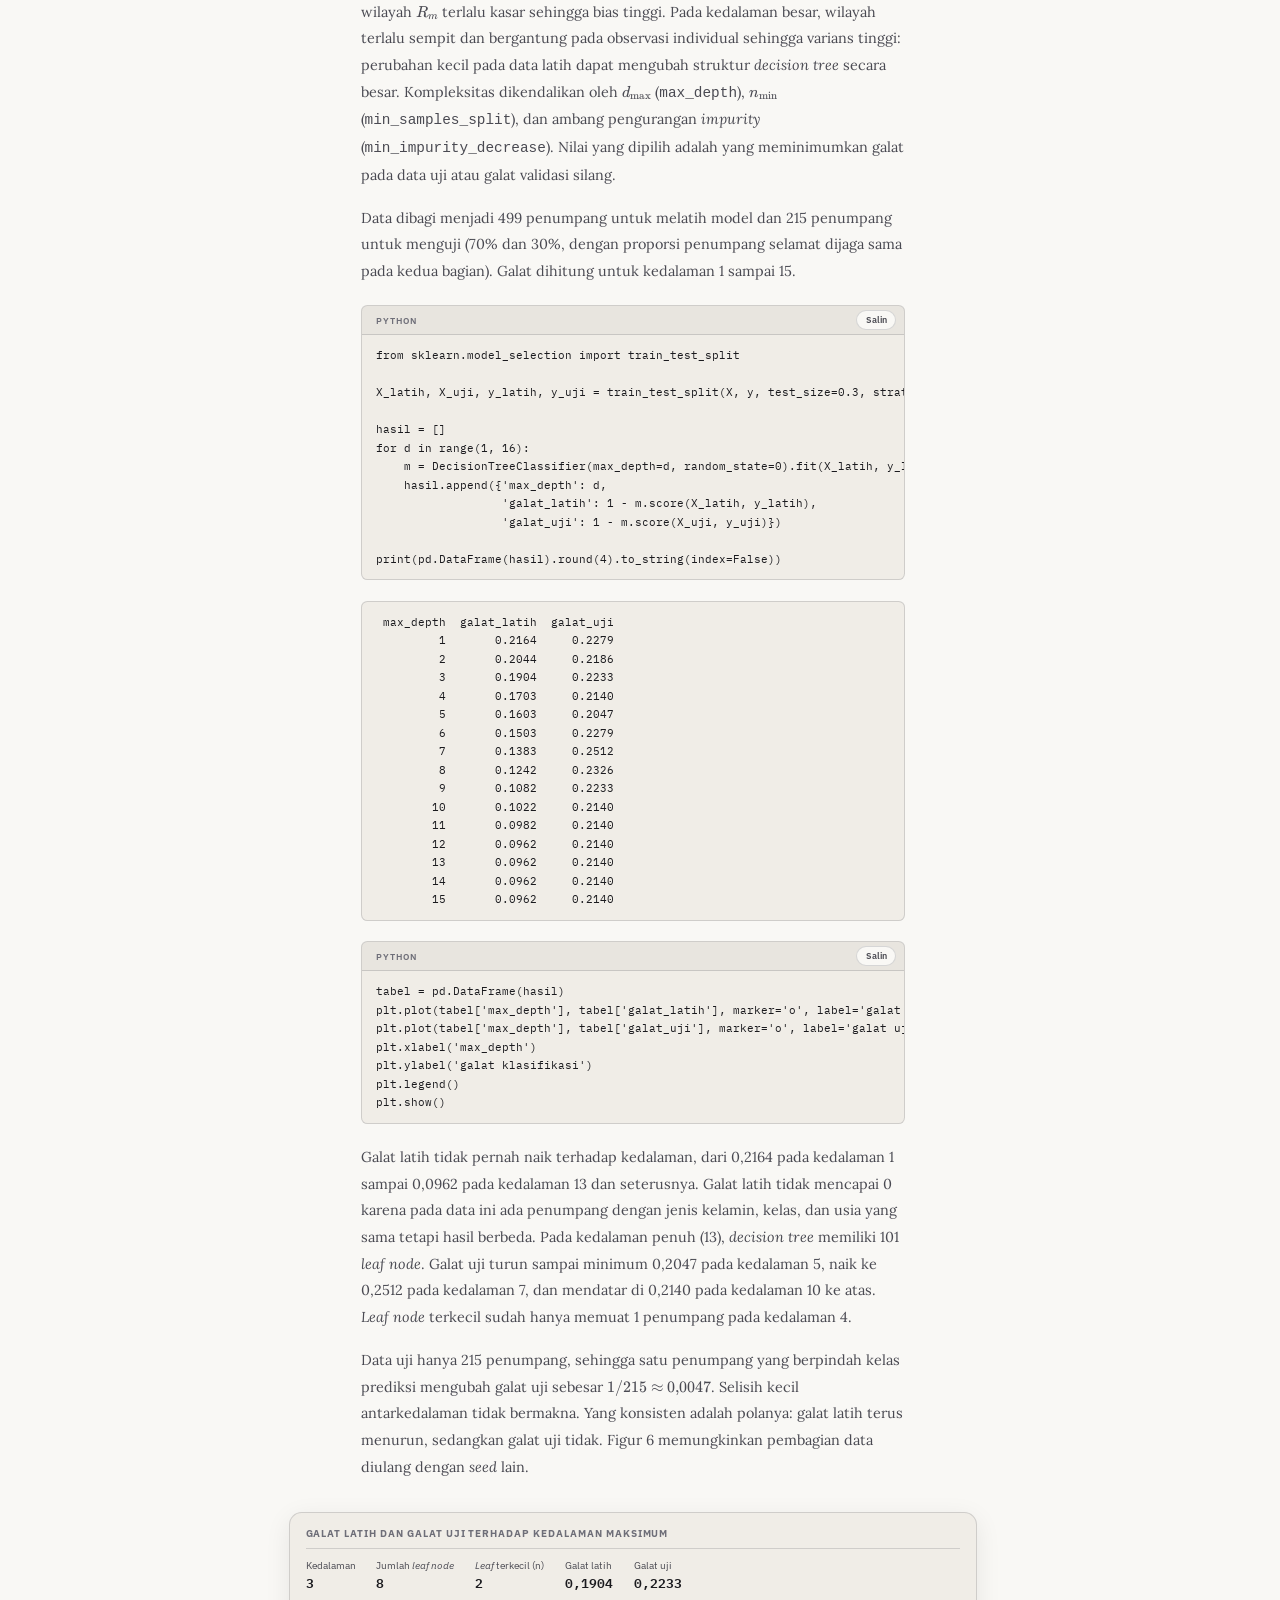
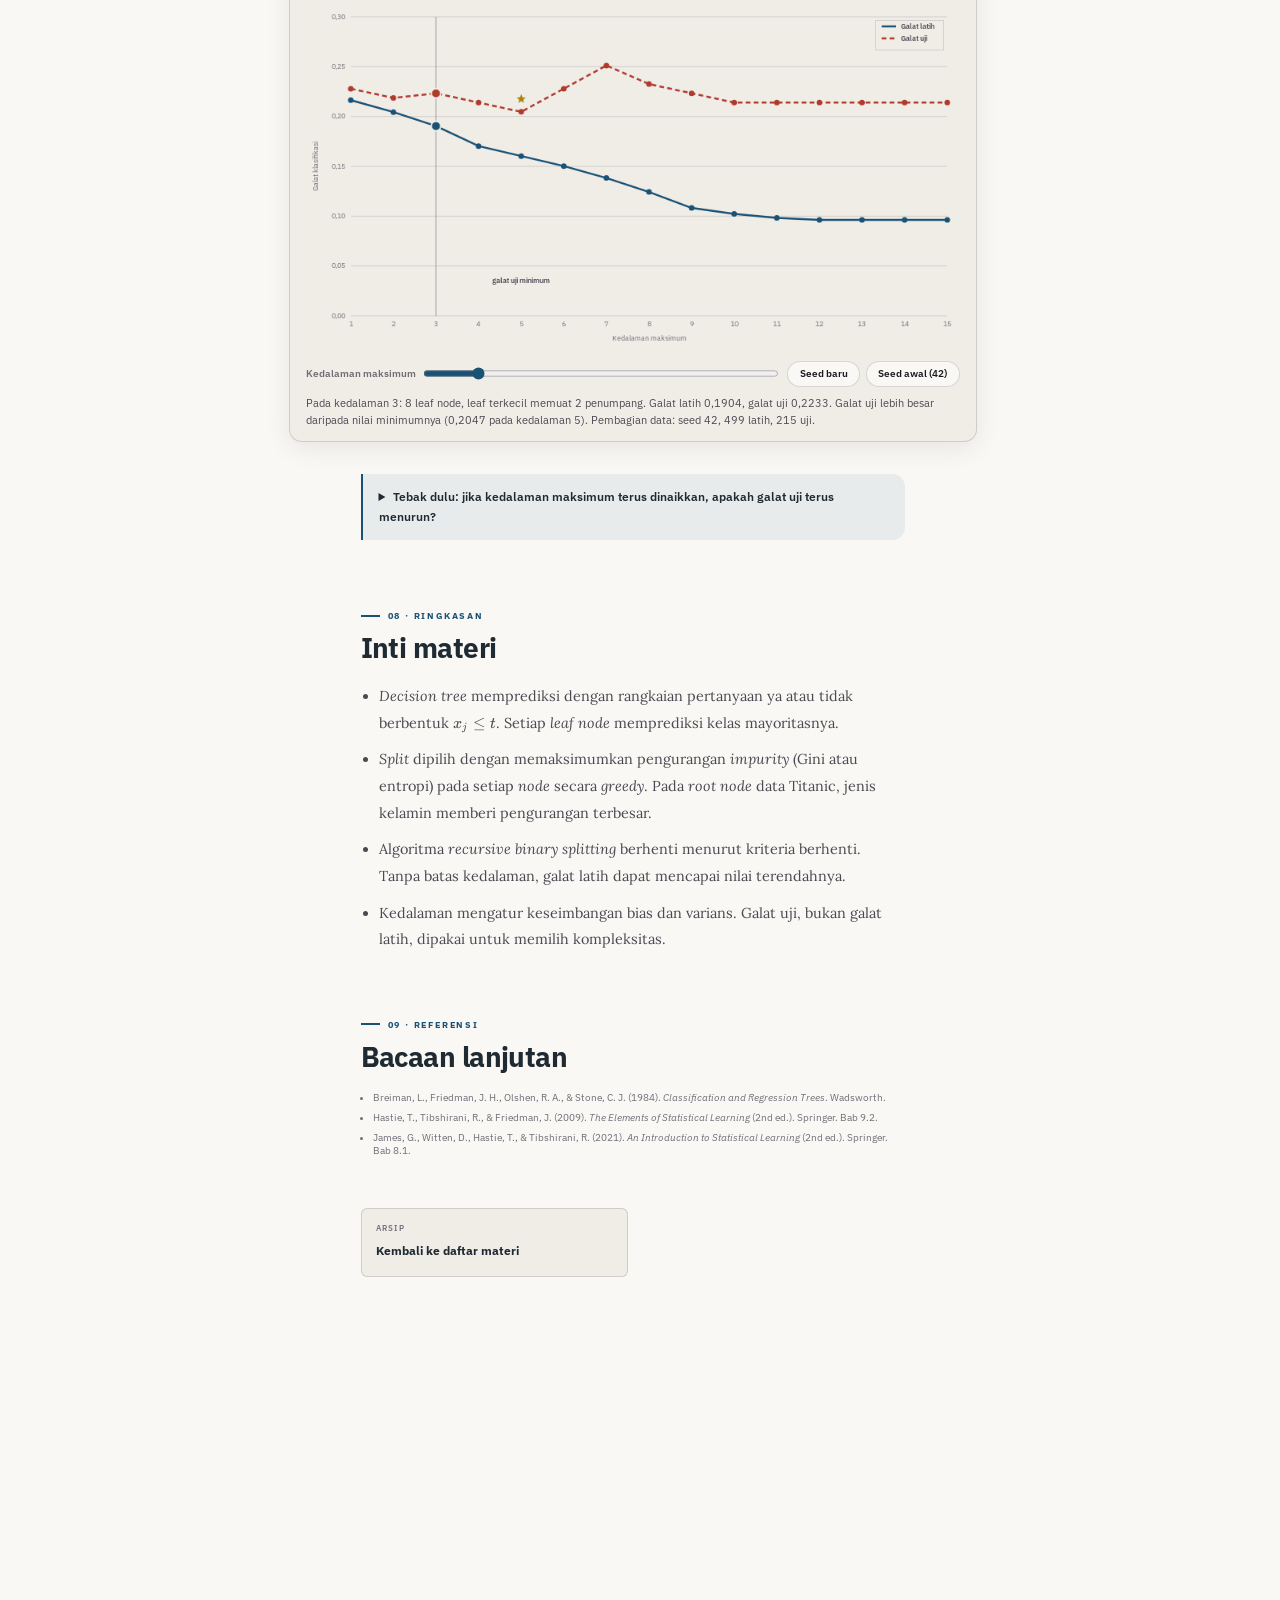
==== commit 85c14993: "ganti kontrol animasi figur pemilihan jadi ikon" ====
--- a/materi/machine-learning/pengantar-decision-tree/index.html
+++ b/materi/machine-learning/pengantar-decision-tree/index.html
@@ -50,7 +50,8 @@
   .kolom-ctl .ctl{margin:0}
   .panel-ket{font:.9rem/1.6 var(--sans);color:var(--tinta-2);margin:0}
   .panggung-pemilihan{margin:0 0 14px}
-
+  .ctl .btn.ikon{padding:7px 9px;line-height:1}
+  .ctl .btn.ikon svg{display:block}
   .pemilihan-progres{flex:1;min-width:80px;height:4px;background:var(--garis);border-radius:2px;overflow:hidden;margin-top:4px}
   .pemilihan-progres i{display:block;height:100%;width:0%;background:var(--aksen-1);transition:width .3s}
   .langkah-algo{margin:0;padding:0;list-style:none;font:.82rem/1.5 var(--sans);color:var(--tinta-2)}
@@ -198,10 +199,20 @@
     </div>
     <p class="panel-ket" id="pemilihan-ket" aria-live="polite" style="min-height:96px;margin:14px 0 0">Kelompok yang sedang diproses: 20 penumpang, 9 selamat dan 11 tidak selamat. Tanpa pertanyaan pun, memprediksi semuanya tidak selamat sudah membuat 9 penumpang salah. Tiga split yang mungkin dicoba satu per satu: apakah laki-laki, apakah kelas 1 atau 2, dan apakah usia kurang dari atau sama dengan 35,5 tahun.</p>
     <div class="ctl" role="group" aria-label="Kontrol animasi pemilihan">
-      <button type="button" class="btn p" id="pemilihan-putar">Putar</button>
-      <button type="button" class="btn" id="pemilihan-maju">+1 langkah</button>
-      <button type="button" class="btn" id="pemilihan-mundur" disabled>Mundur</button>
-      <button type="button" class="btn" id="pemilihan-ulang">Ulang</button>
+      <button type="button" class="btn p ikon" id="pemilihan-putar" aria-label="Putar" title="Putar">
+        <svg id="ikon-putar" viewBox="0 0 24 24" width="16" height="16" fill="currentColor" aria-hidden="true"><path d="M8 5v14l11-7z"/></svg>
+        <svg id="ikon-jeda" viewBox="0 0 24 24" width="16" height="16" fill="currentColor" aria-hidden="true" style="display:none"><path d="M6 5h4v14H6zM14 5h4v14h-4z"/></svg>
+        <svg id="ikon-ulang" viewBox="0 0 24 24" width="16" height="16" fill="currentColor" aria-hidden="true" style="display:none"><path d="M17.65 6.35A7.958 7.958 0 0 0 12 4a8 8 0 1 0 7.73 10h-2.08A6 6 0 1 1 12 6c1.66 0 3.14.69 4.22 1.78L13 11h7V4l-2.35 2.35z"/></svg>
+      </button>
+      <button type="button" class="btn ikon" id="pemilihan-maju" aria-label="Maju satu langkah" title="+1 langkah">
+        <svg viewBox="0 0 24 24" width="16" height="16" fill="currentColor" aria-hidden="true"><path d="M6 5l8 7-8 7z"/><path d="M16.5 5h2v14h-2z"/></svg>
+      </button>
+      <button type="button" class="btn ikon" id="pemilihan-mundur" aria-label="Mundur satu langkah" title="Mundur" disabled>
+        <svg viewBox="0 0 24 24" width="16" height="16" fill="currentColor" aria-hidden="true"><path d="M18 5l-8 7 8 7z"/><path d="M5.5 5h2v14h-2z"/></svg>
+      </button>
+      <button type="button" class="btn ikon" id="pemilihan-ulang" aria-label="Ulang dari awal" title="Ulang">
+        <svg viewBox="0 0 24 24" width="16" height="16" fill="currentColor" aria-hidden="true"><path d="M17.65 6.35A7.958 7.958 0 0 0 12 4a8 8 0 1 0 7.73 10h-2.08A6 6 0 1 1 12 6c1.66 0 3.14.69 4.22 1.78L13 11h7V4l-2.35 2.35z"/></svg>
+      </button>
       <span class="lbl" id="pemilihan-langkah">Langkah 0 dari 13</span>
       <div class="pemilihan-progres" aria-hidden="true"><i id="pemilihan-progres-i"></i></div>
     </div>
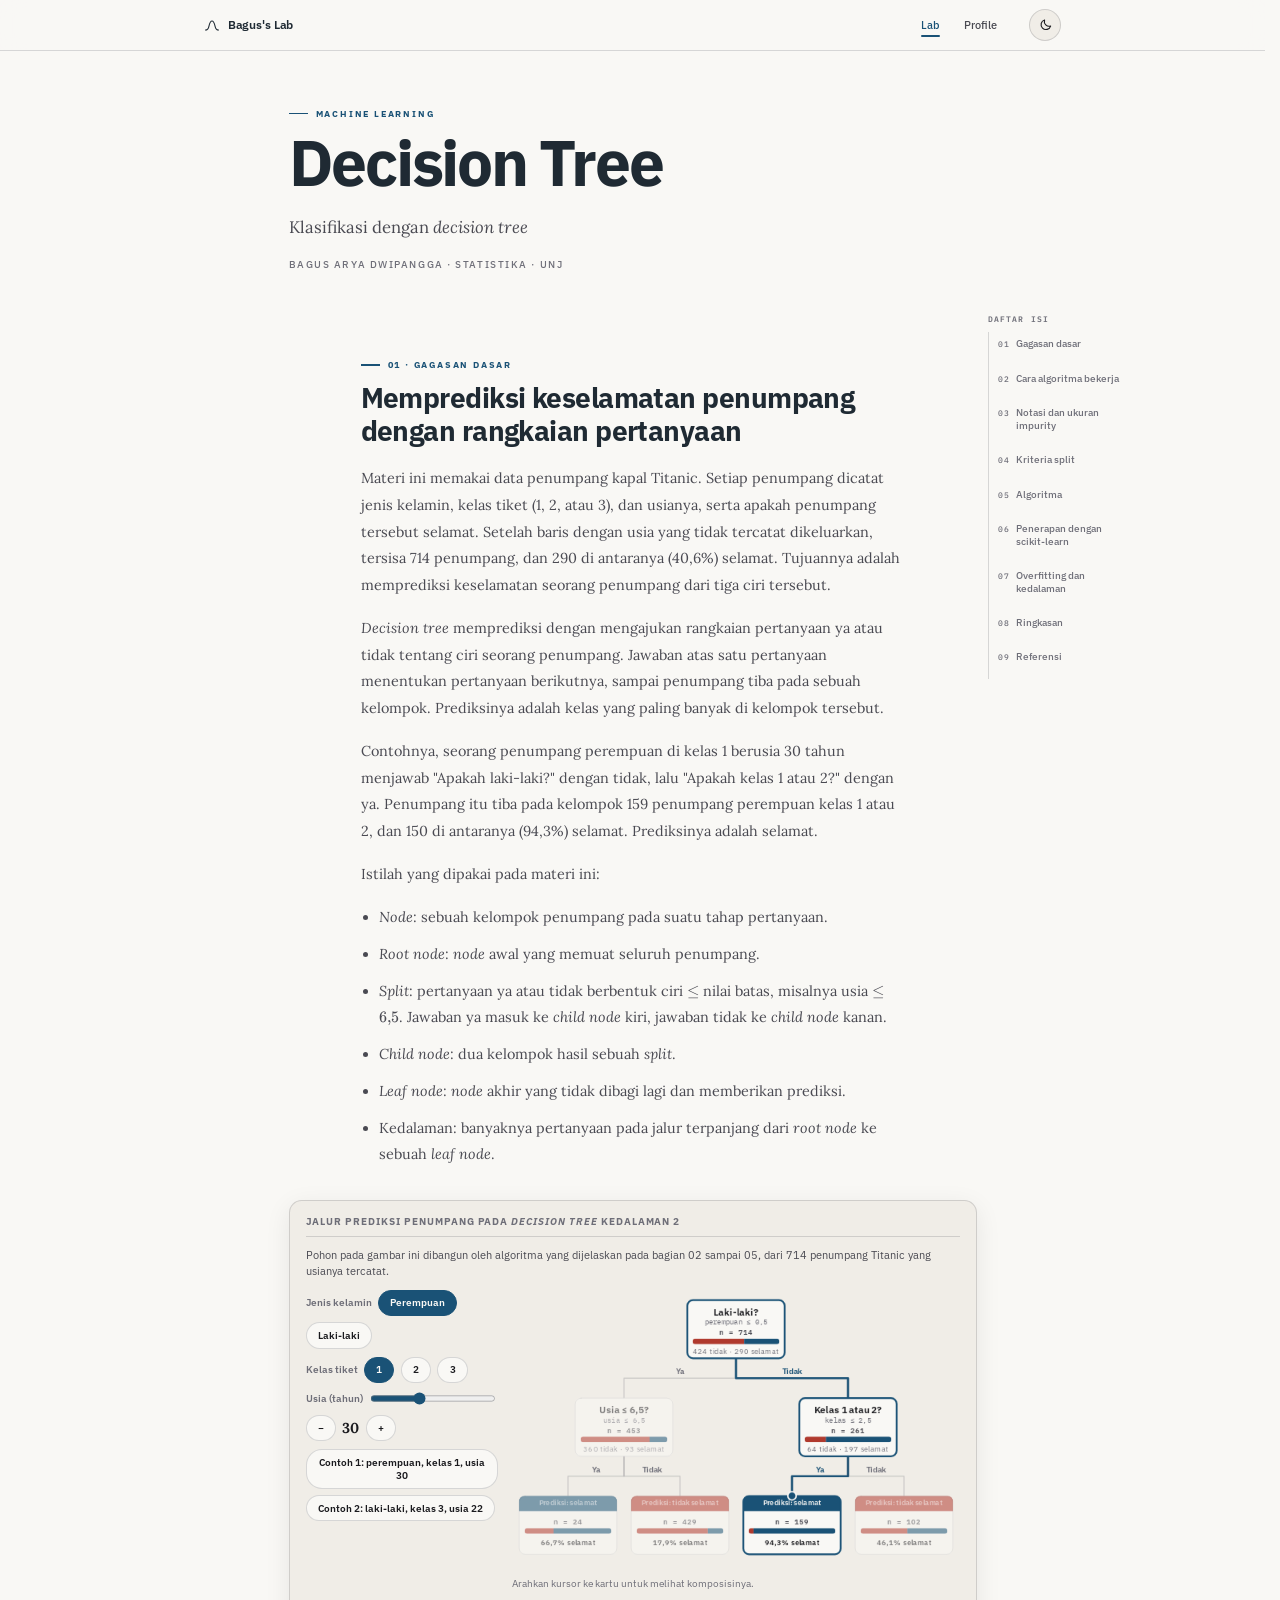
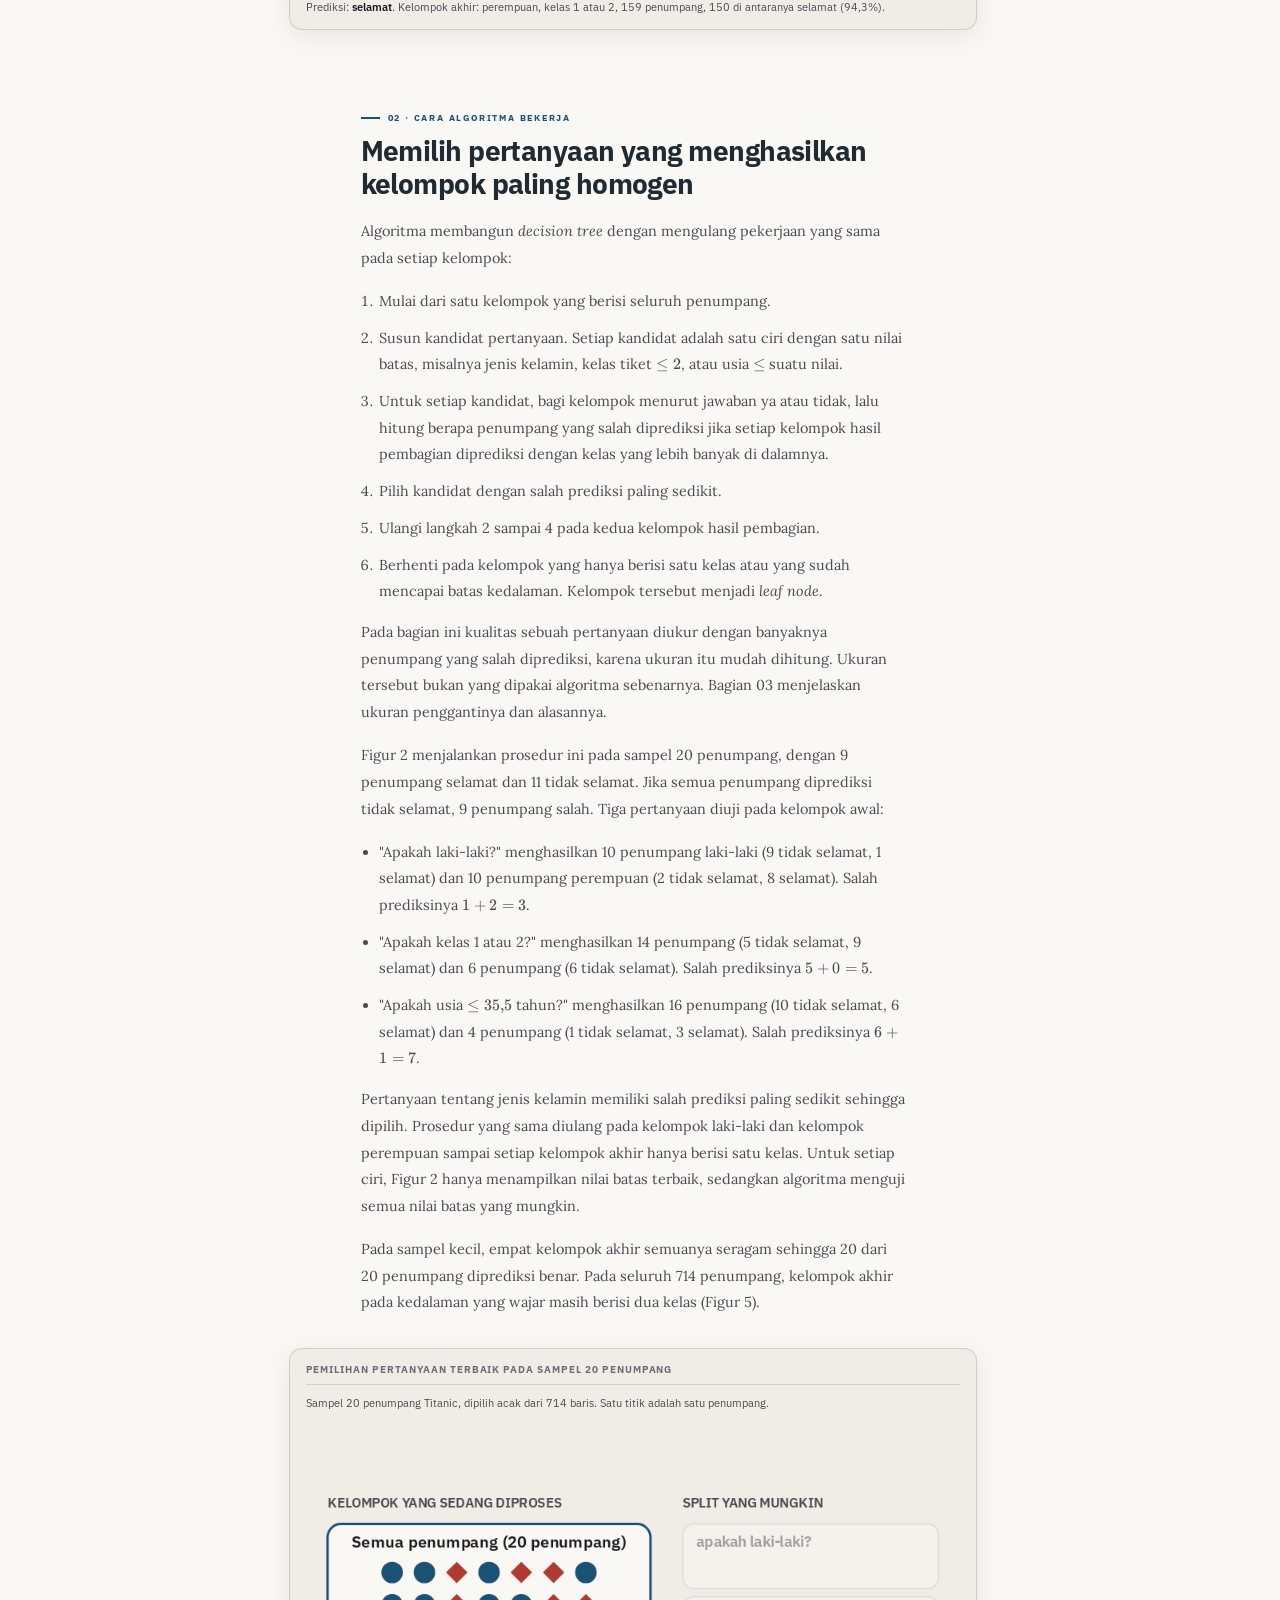
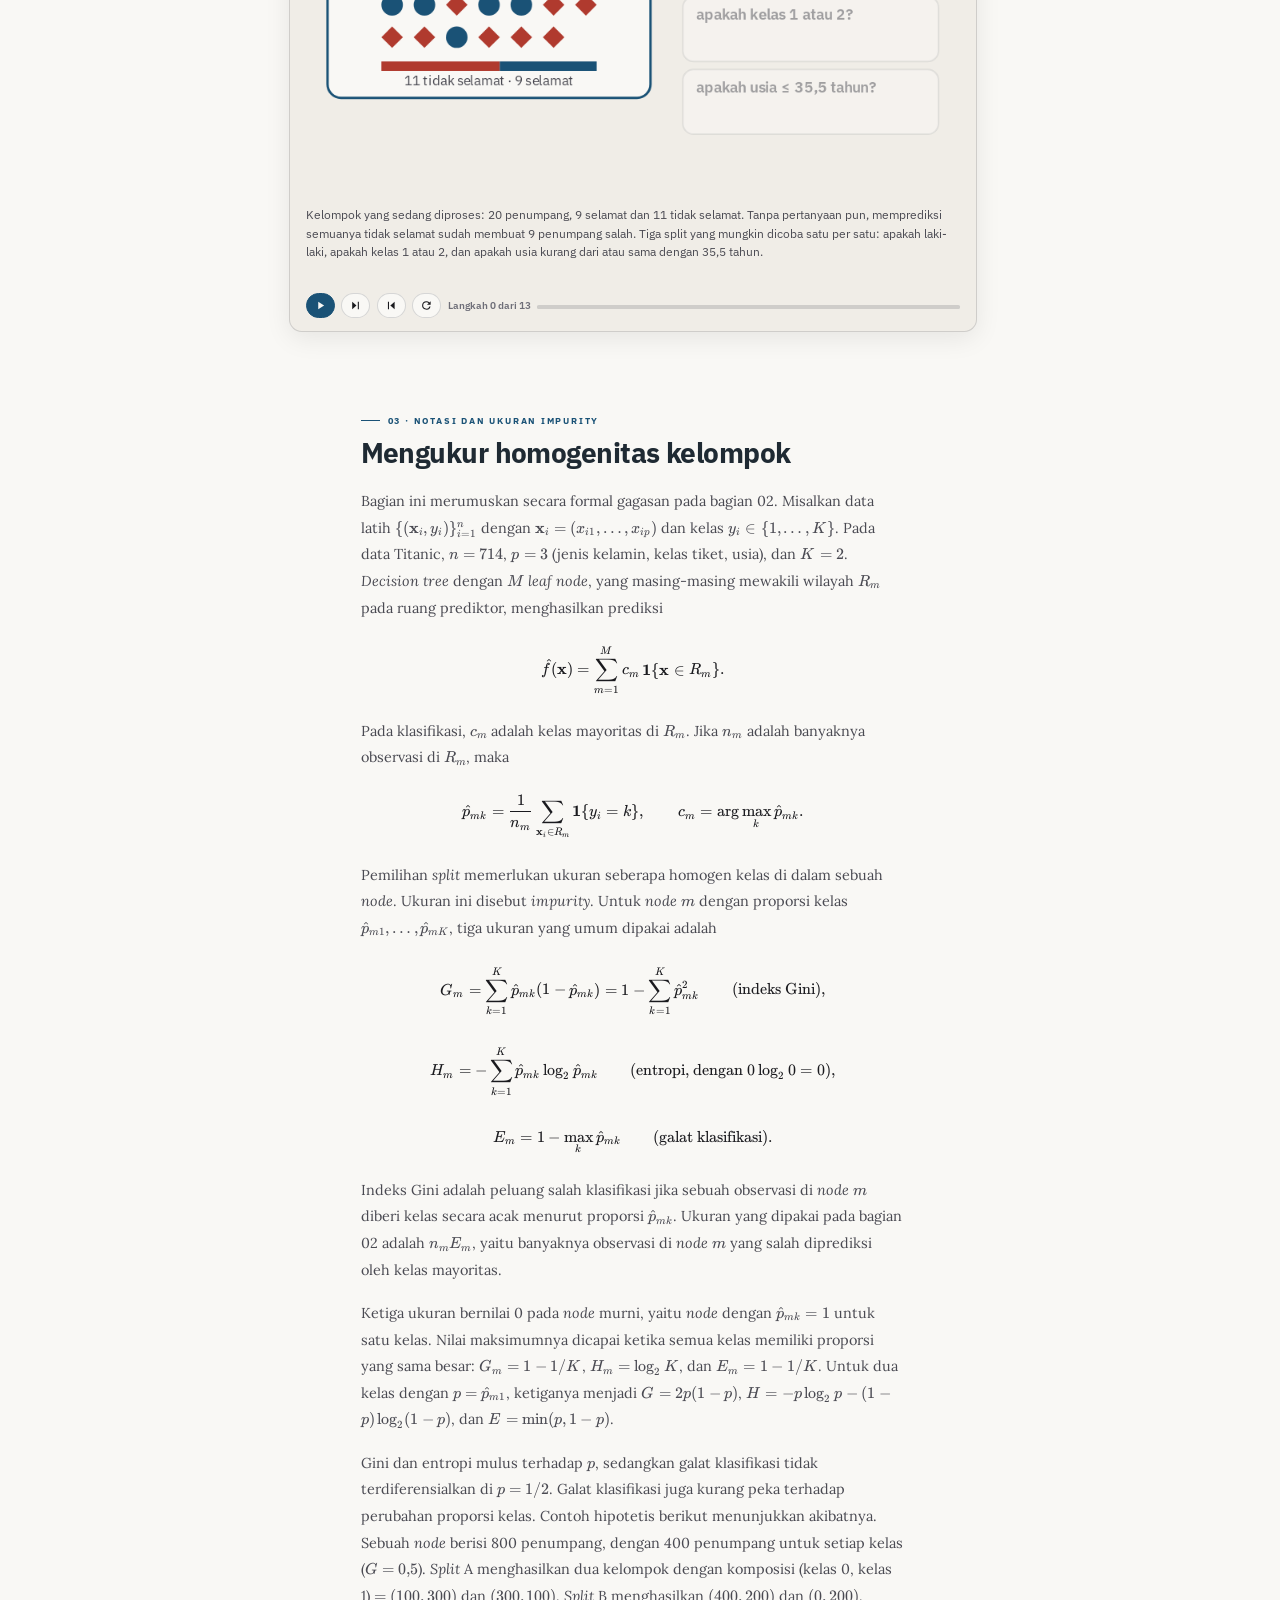
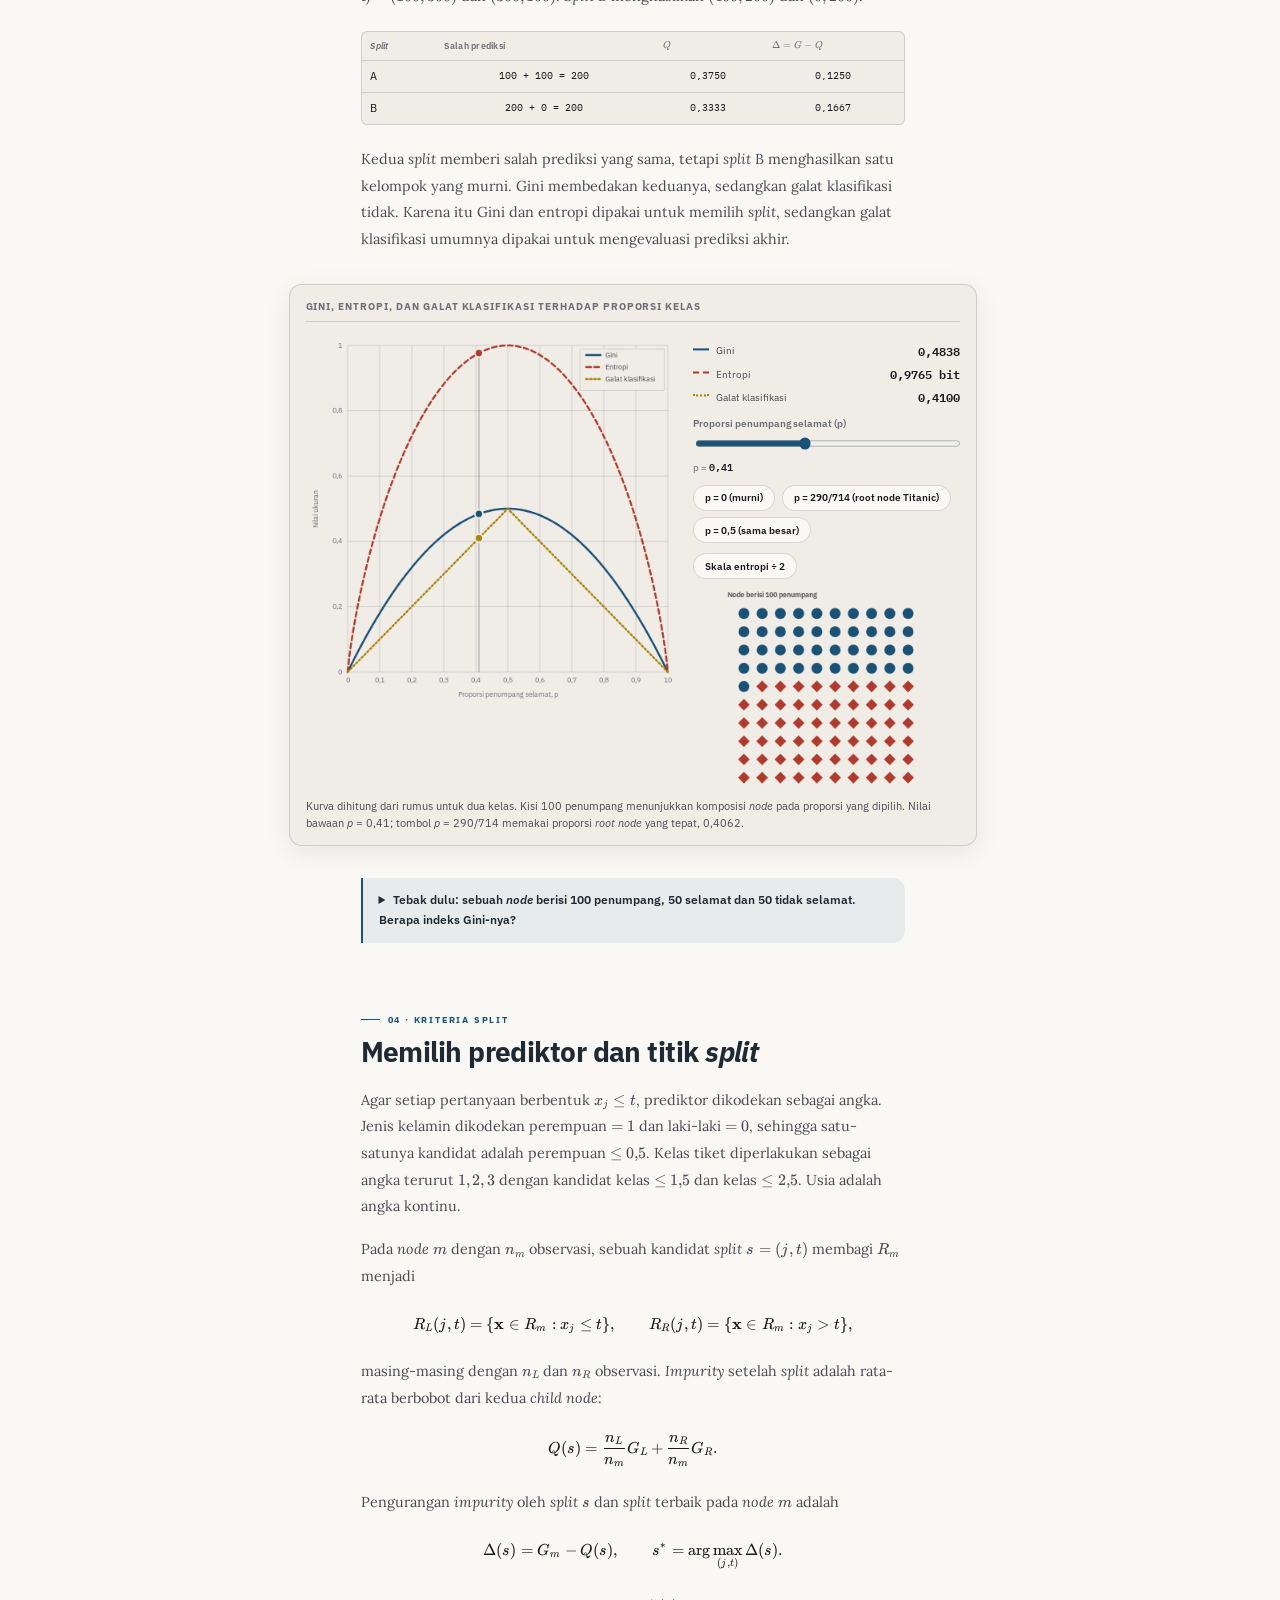
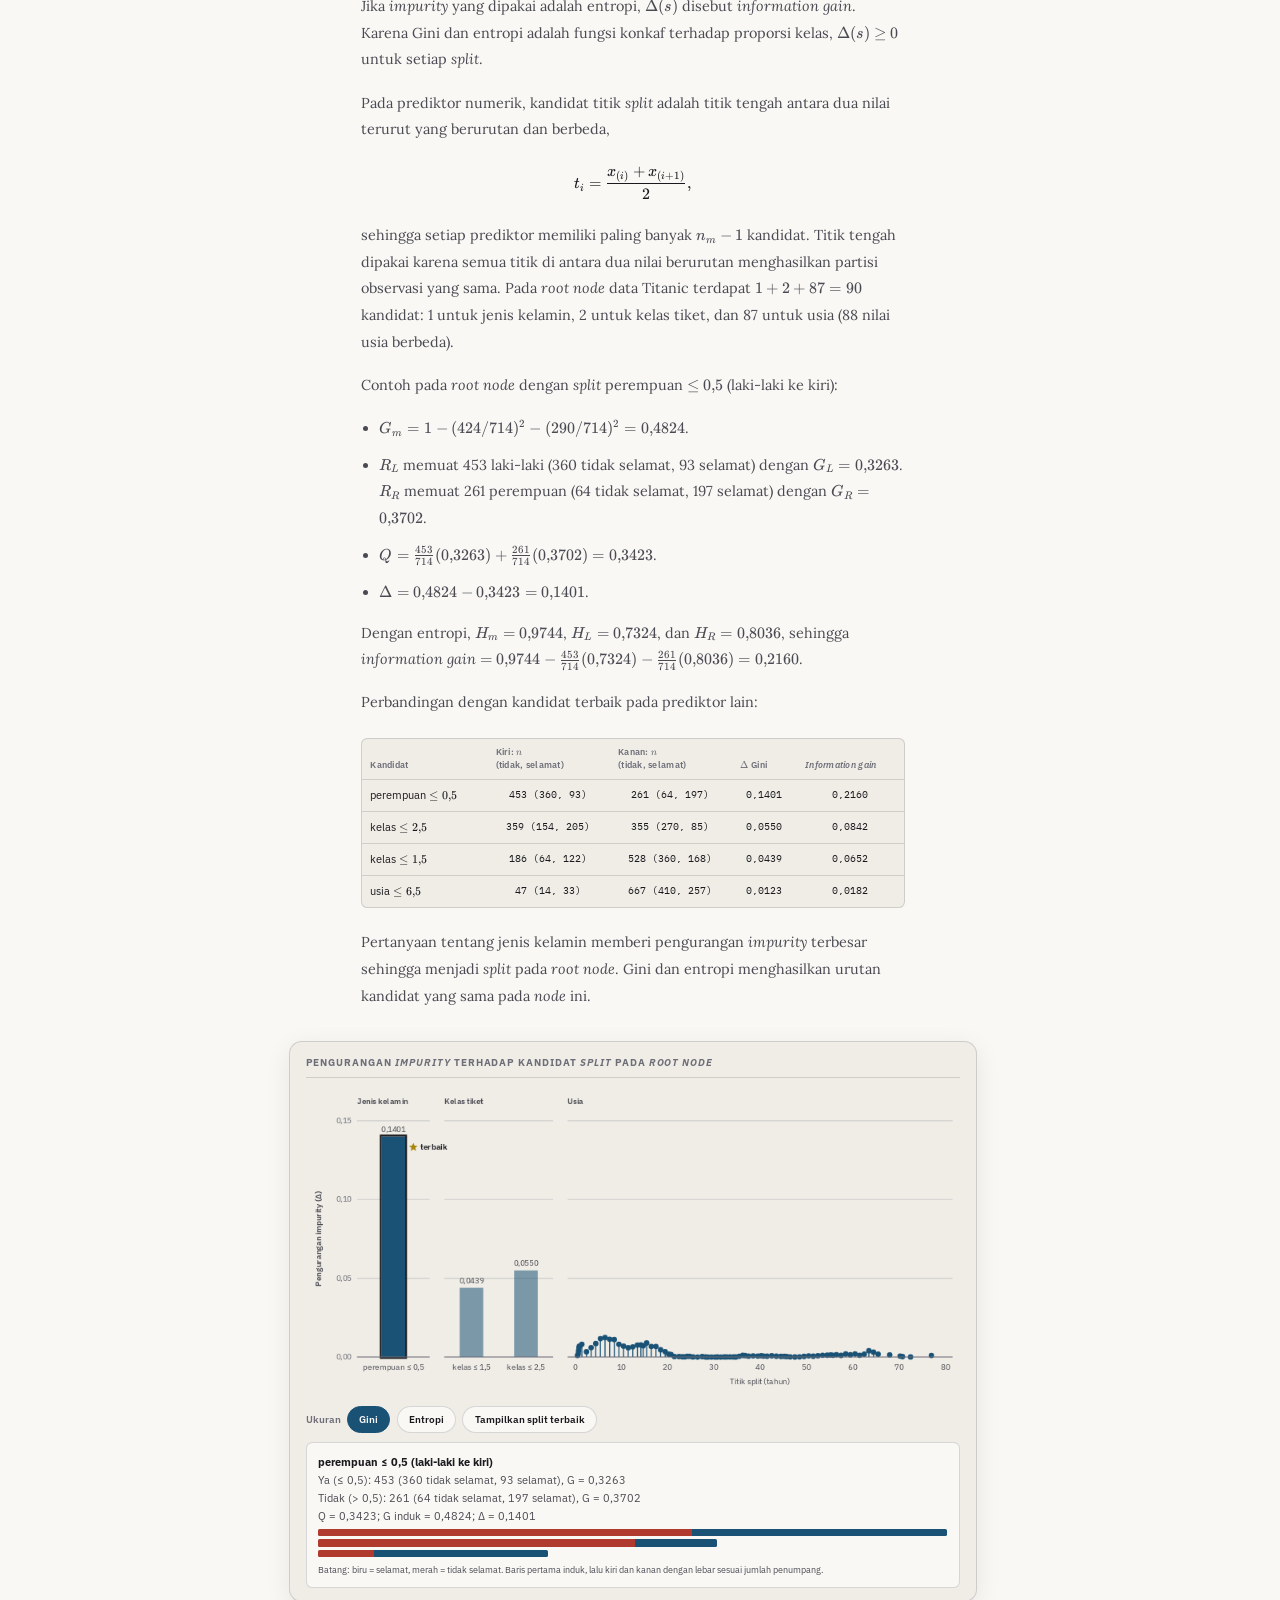
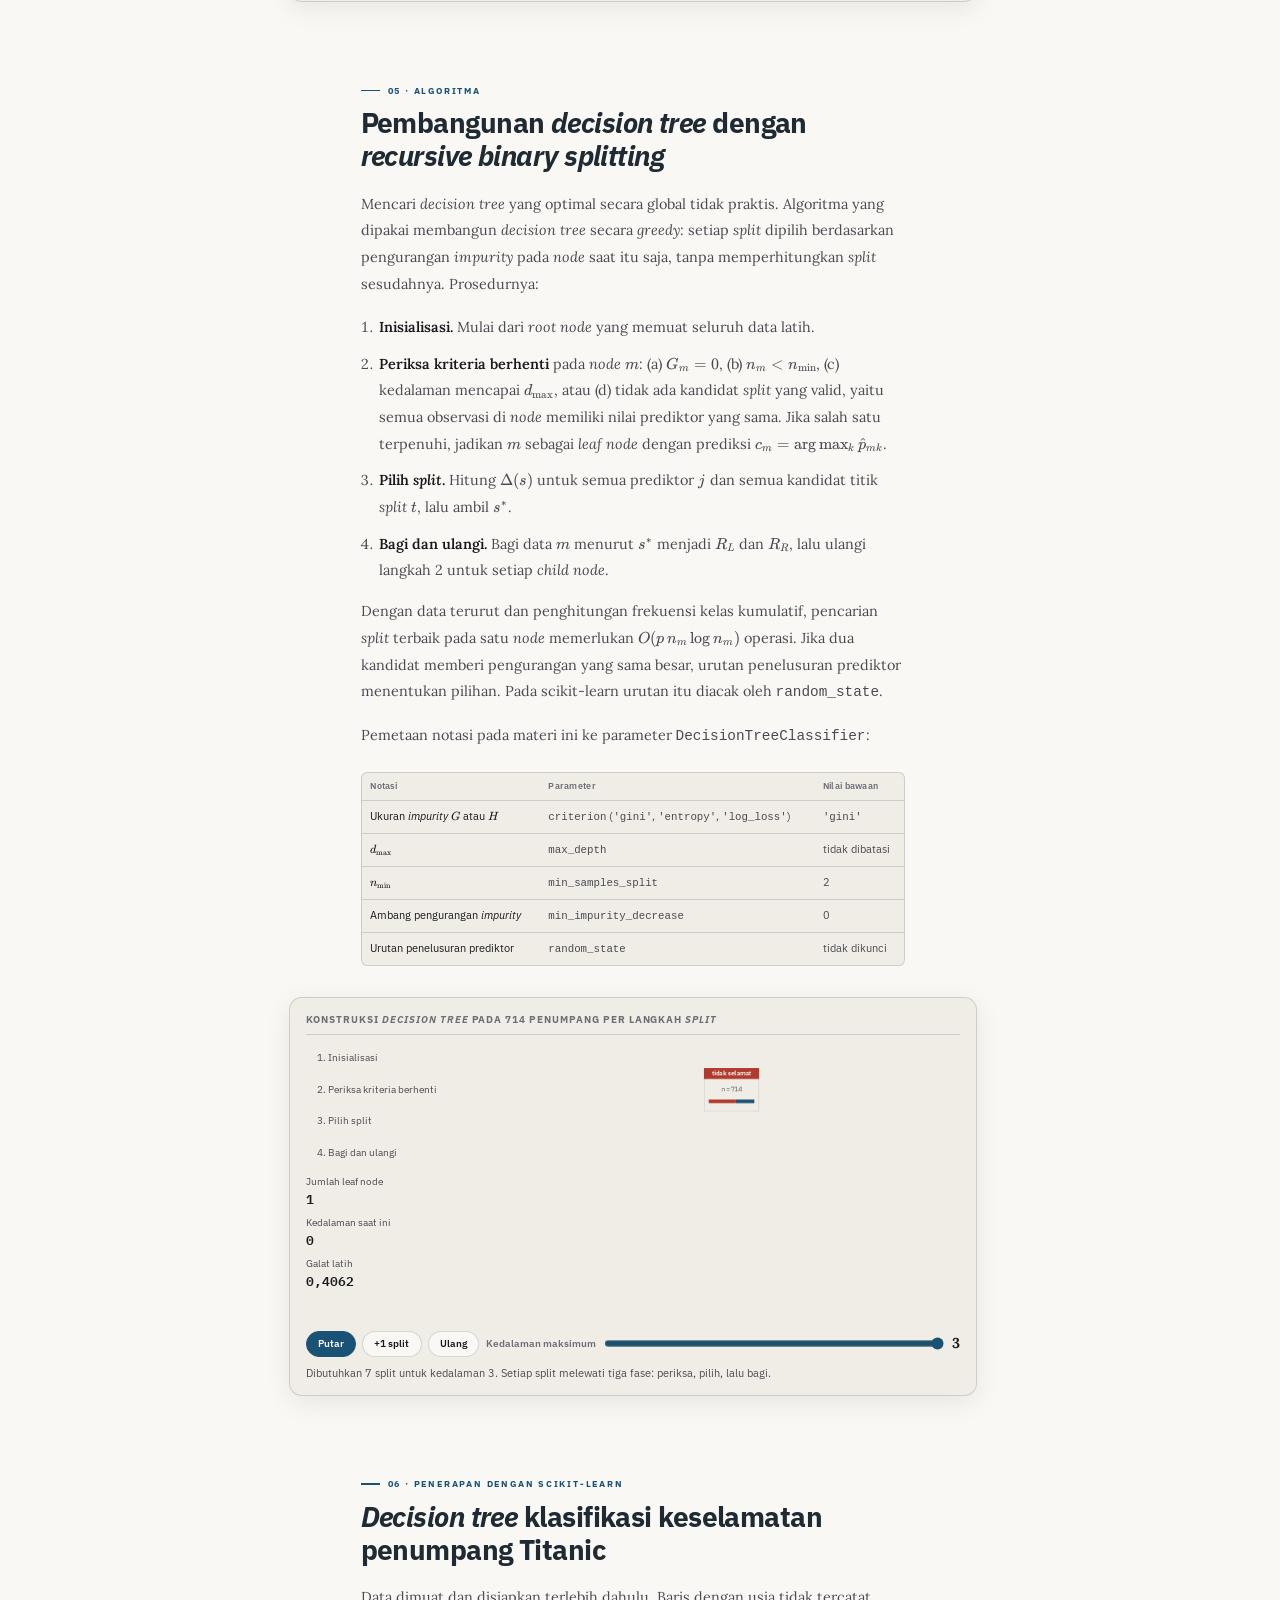
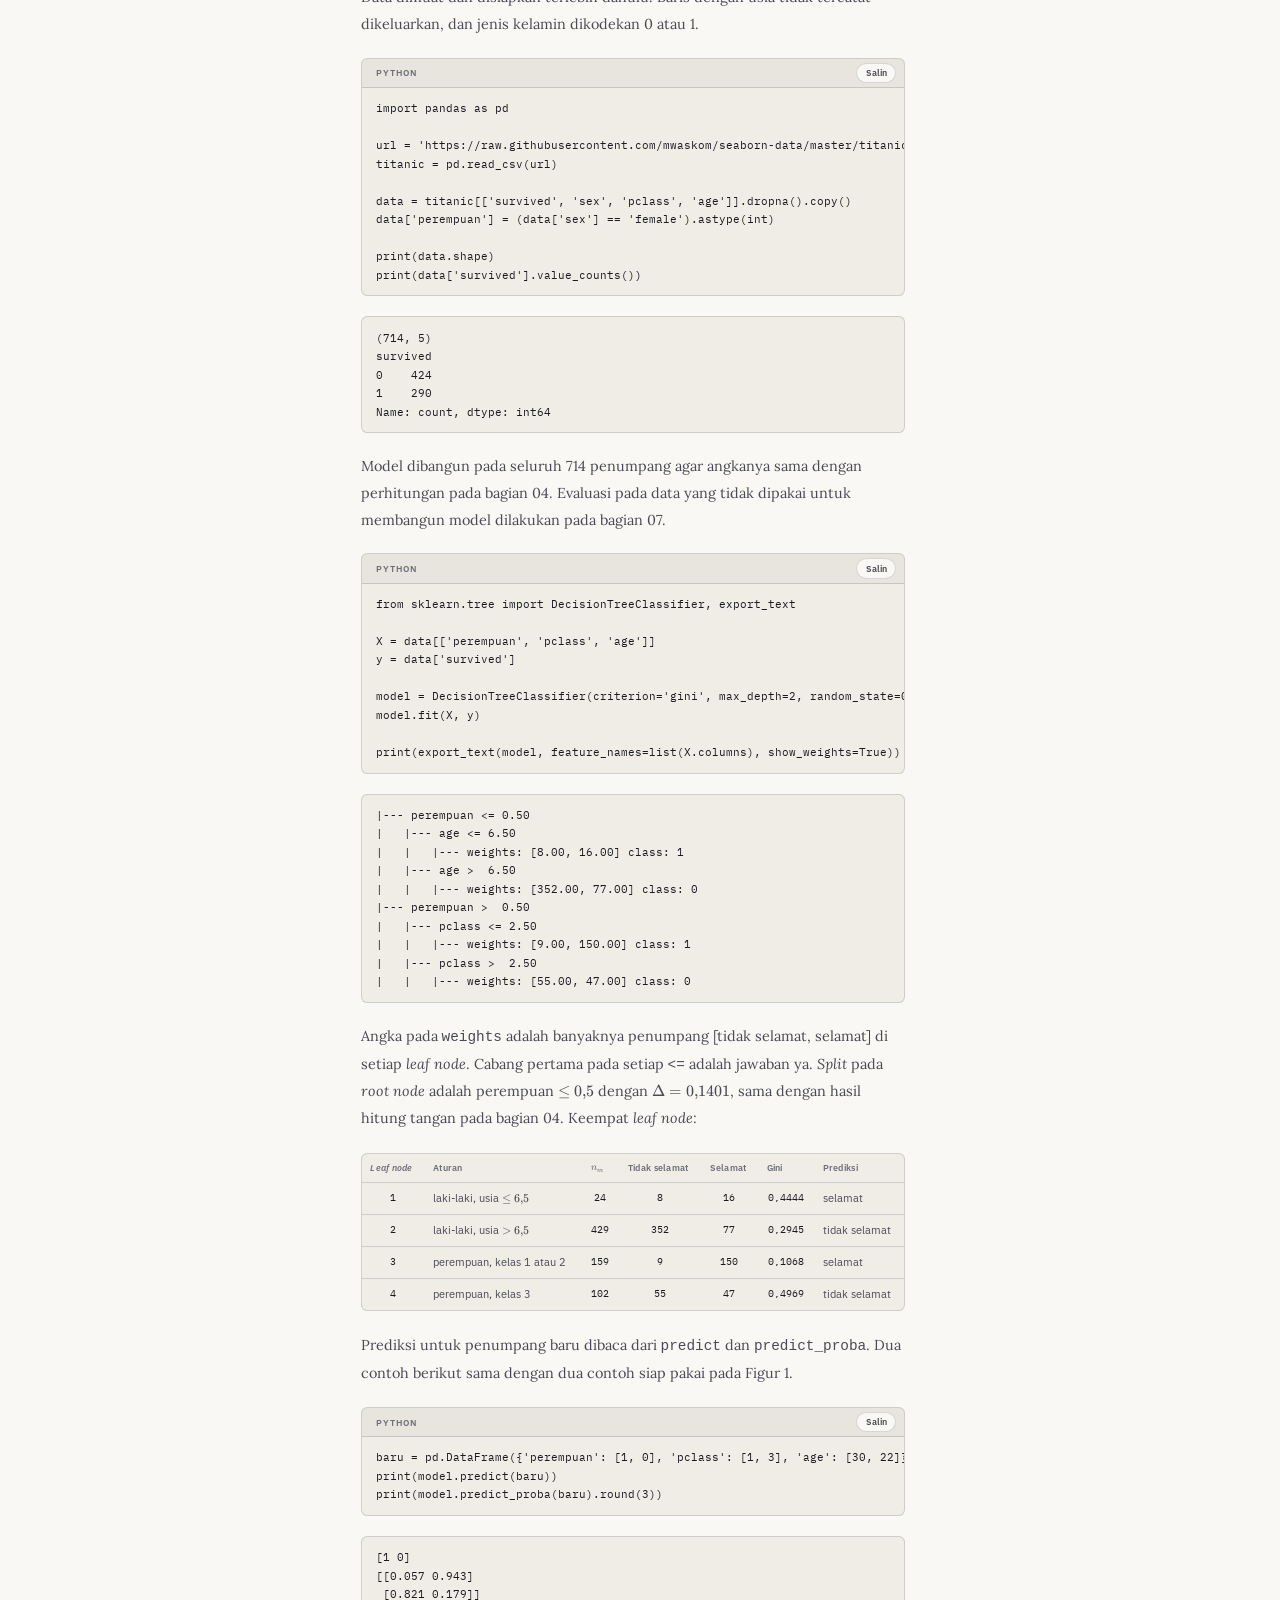
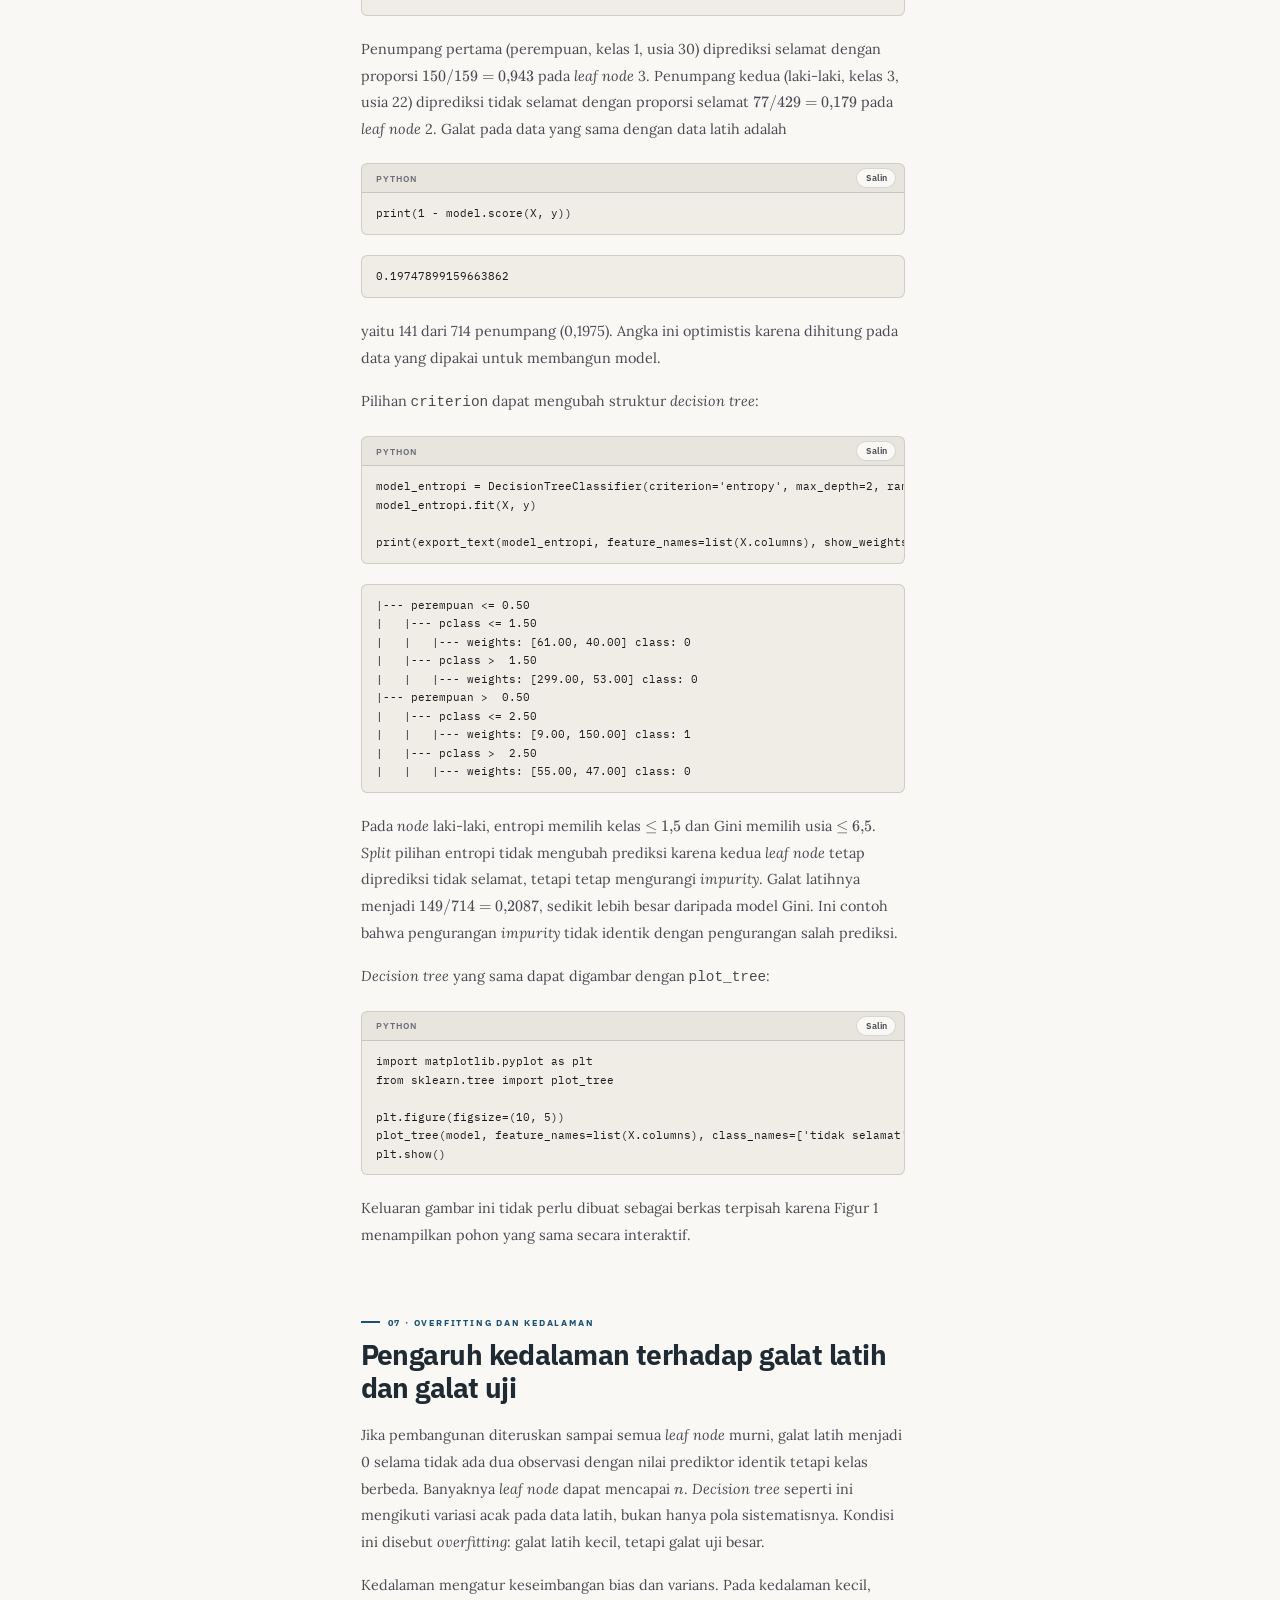
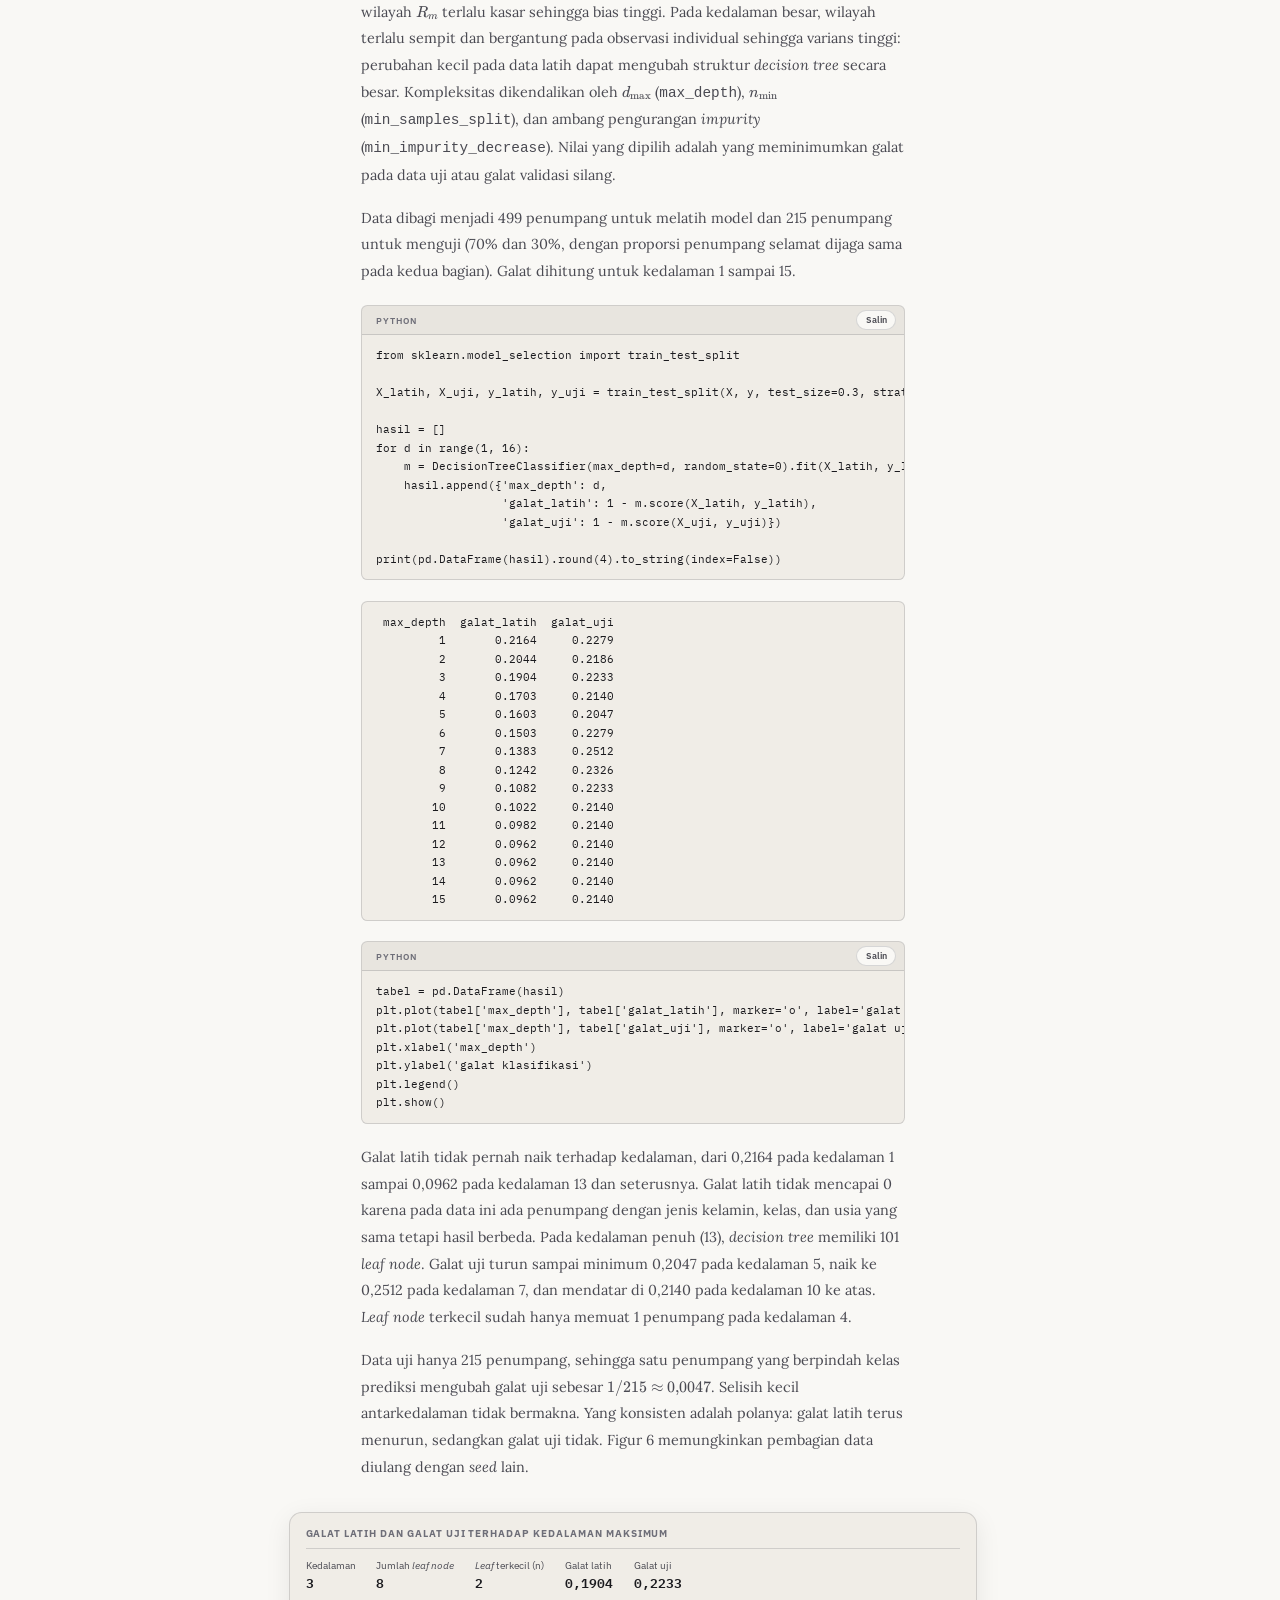
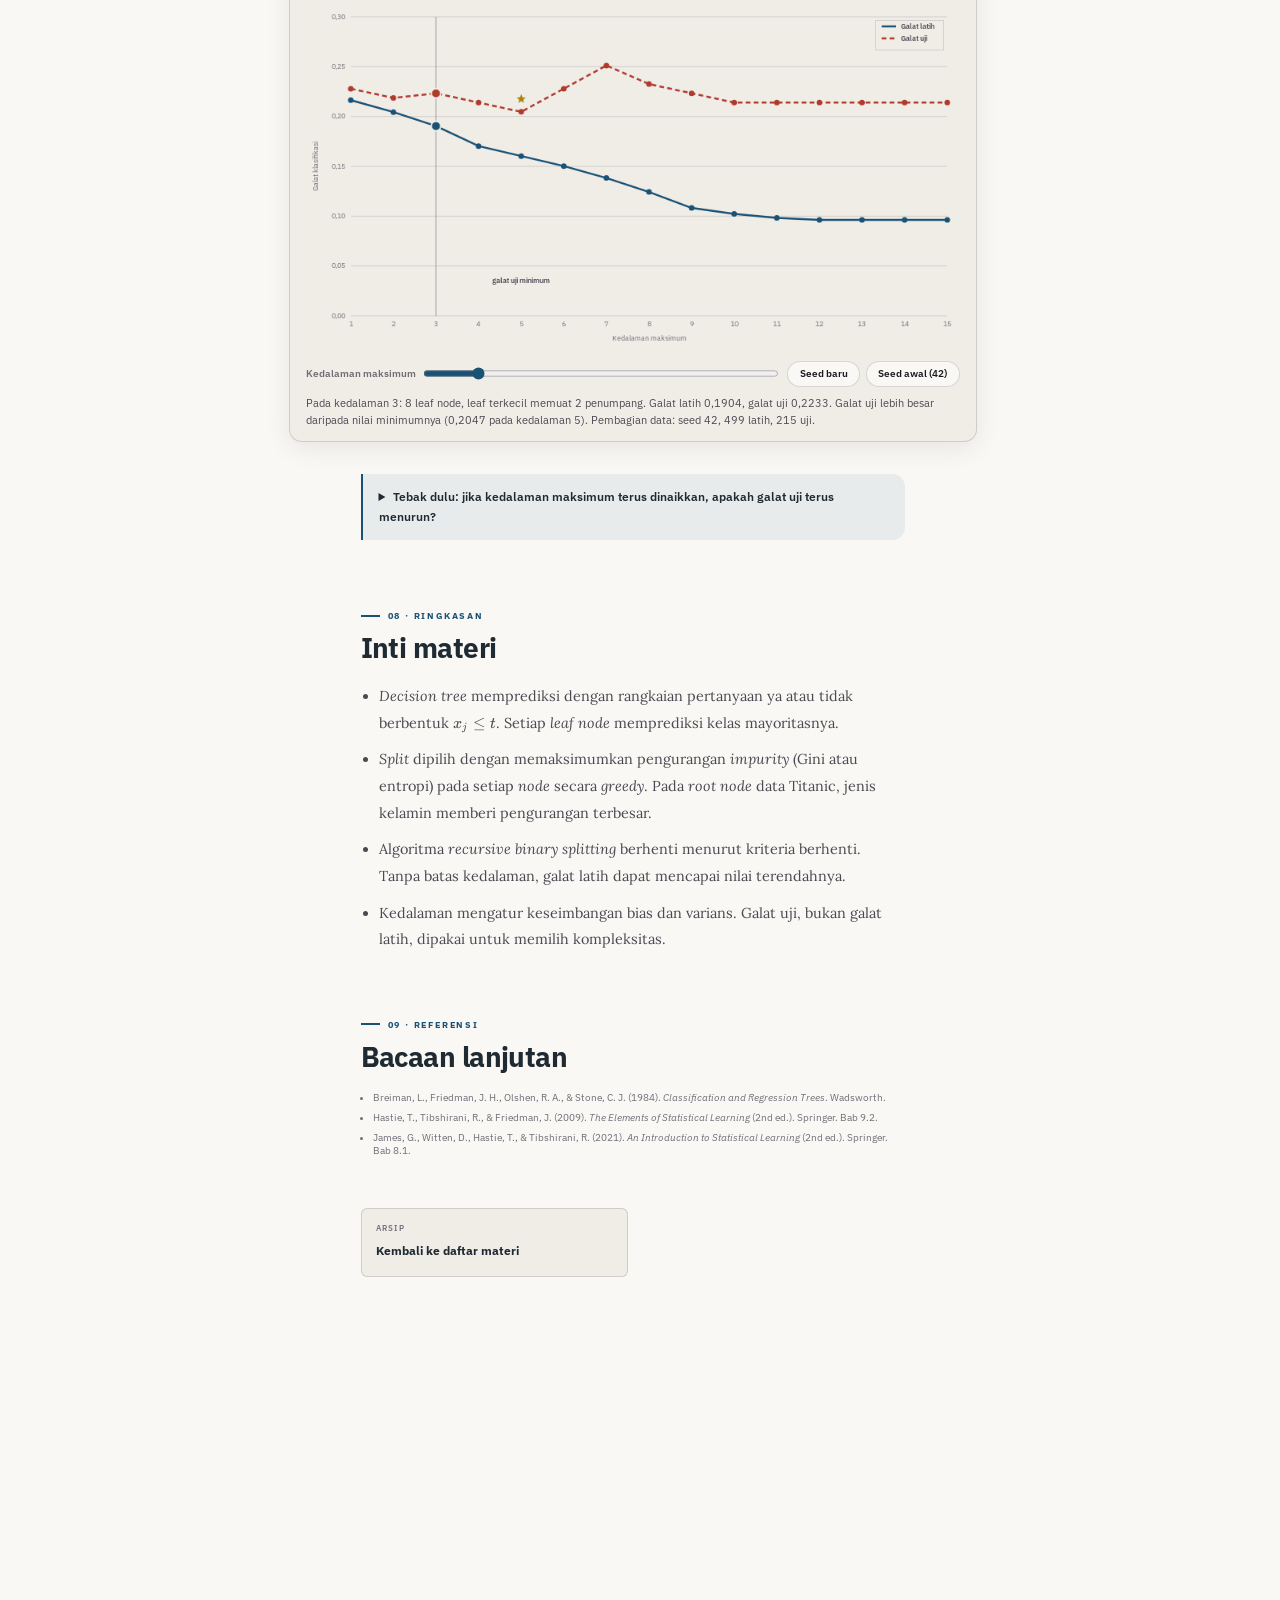
==== commit 5cfe8a72: "gambar split figur pemilihan jadi pohon mini ya tidak" ====
--- a/materi/machine-learning/pengantar-decision-tree/index.html
+++ b/materi/machine-learning/pengantar-decision-tree/index.html
@@ -194,7 +194,7 @@
     <p class="fig-ket" style="margin:0 0 12px">Sampel 20 penumpang Titanic, dipilih acak dari 714 baris. Satu titik adalah satu penumpang.</p>
     <div class="panggung-pemilihan">
       <div class="geser-x">
-        <canvas id="cv-panggung" style="aspect-ratio:700/400" role="img" aria-label="Animasi pemilihan pertanyaan pada 20 penumpang. Setiap langkah menampilkan satu kelompok yang sedang diproses sebagai titik, lingkaran untuk selamat dan belah ketupat untuk tidak selamat, dengan daftar split yang mungkin beserta jumlah salah prediksi di sebelah kanan kotak dan hasil pembagian di bawahnya. Kamera berpindah ke pohon di sebelah kanan setiap kali sebuah pertanyaan dipilih, dan pohon bertambah simpul sampai empat daun terakhir terbentuk."></canvas>
+        <canvas id="cv-panggung" style="aspect-ratio:700/400" role="img" aria-label="Animasi pemilihan pertanyaan pada 20 penumpang. Setiap langkah menampilkan satu kelompok yang sedang diproses sebagai titik, lingkaran untuk selamat dan belah ketupat untuk tidak selamat, dengan daftar split yang mungkin beserta jumlah salah prediksi di sebelah kanan kotak. Hasil pembagian digambar seperti pohon kecil di bawah kotak: garis bercabang Ya dan Tidak menuju dua kotak anak berisi seluruh penumpang cabang itu dan jumlah salah prediksinya. Kamera berpindah ke pohon di sebelah kanan setiap kali sebuah pertanyaan dipilih, dan pohon bertambah simpul sampai empat daun terakhir terbentuk."></canvas>
       </div>
     </div>
     <p class="panel-ket" id="pemilihan-ket" aria-live="polite" style="min-height:96px;margin:14px 0 0">Kelompok yang sedang diproses: 20 penumpang, 9 selamat dan 11 tidak selamat. Tanpa pertanyaan pun, memprediksi semuanya tidak selamat sudah membuat 9 penumpang salah. Tiga split yang mungkin dicoba satu per satu: apakah laki-laki, apakah kelas 1 atau 2, dan apakah usia kurang dari atau sama dengan 35,5 tahun.</p>
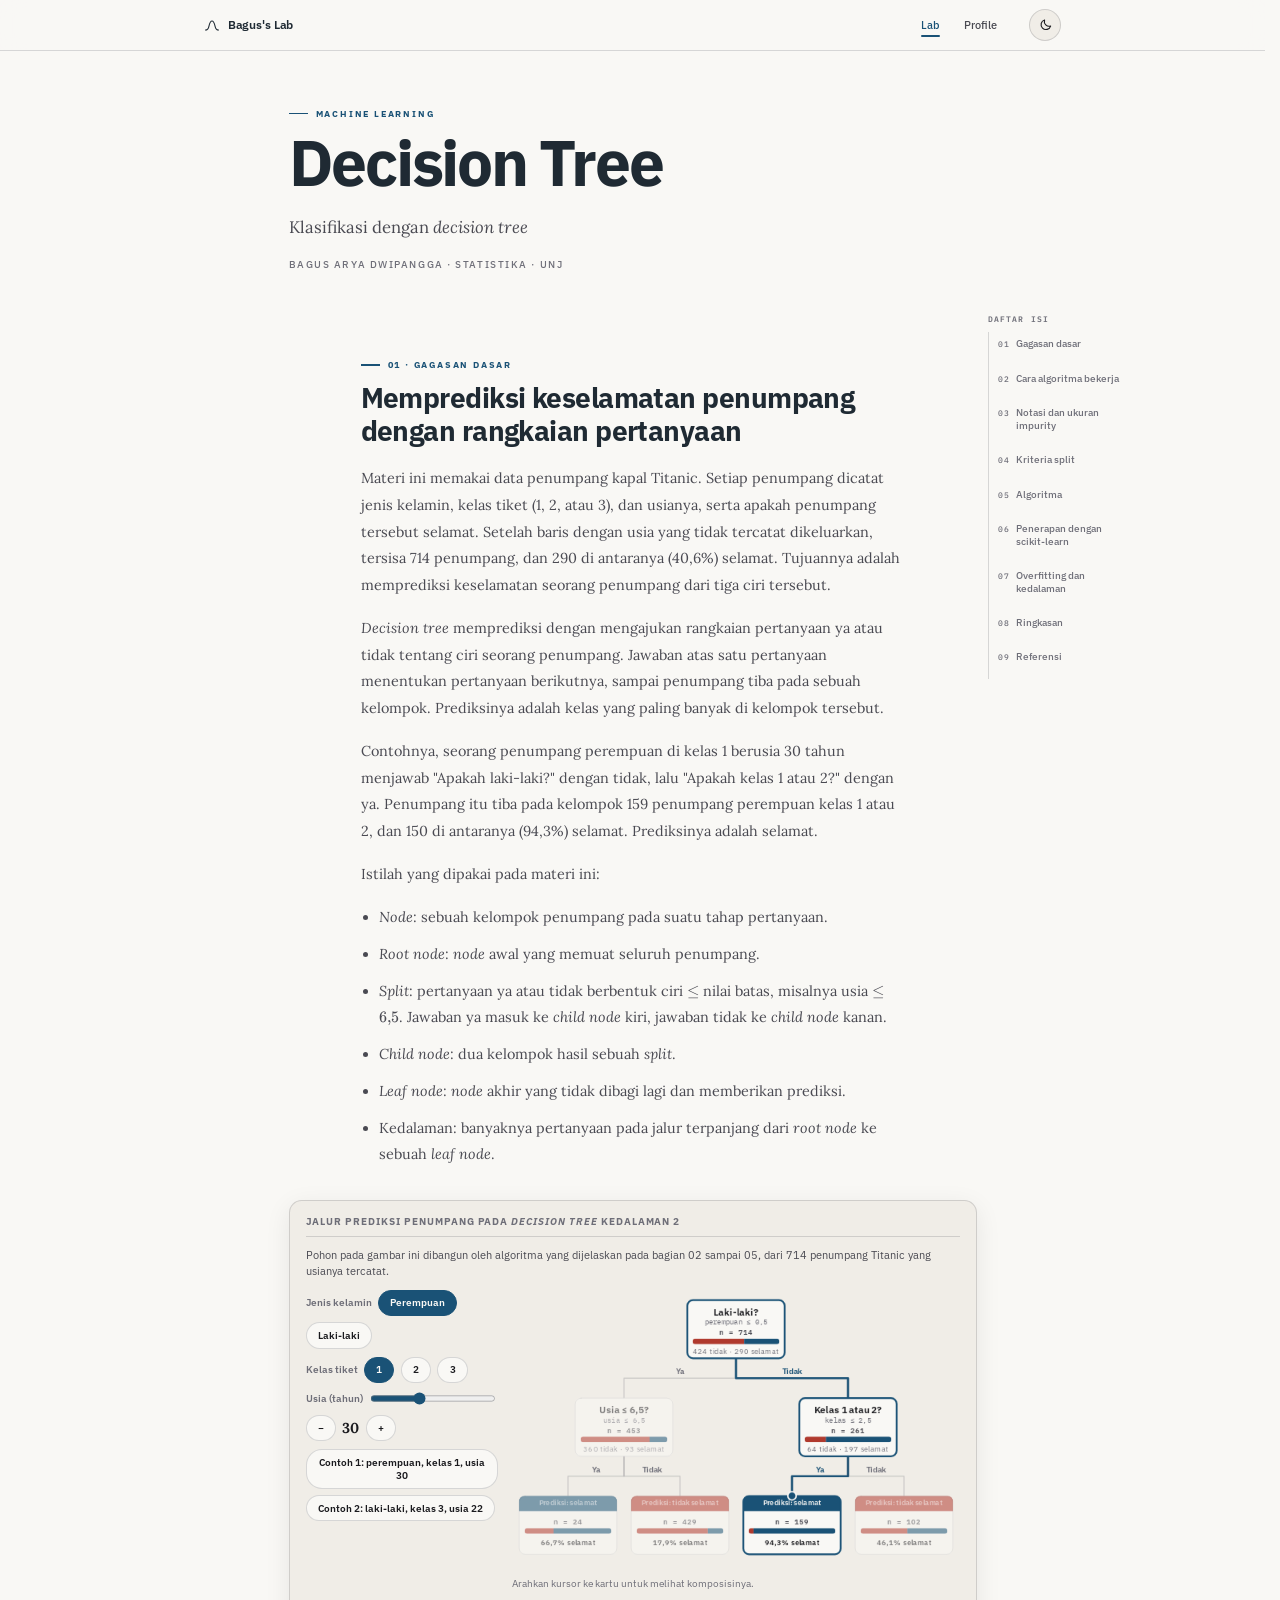
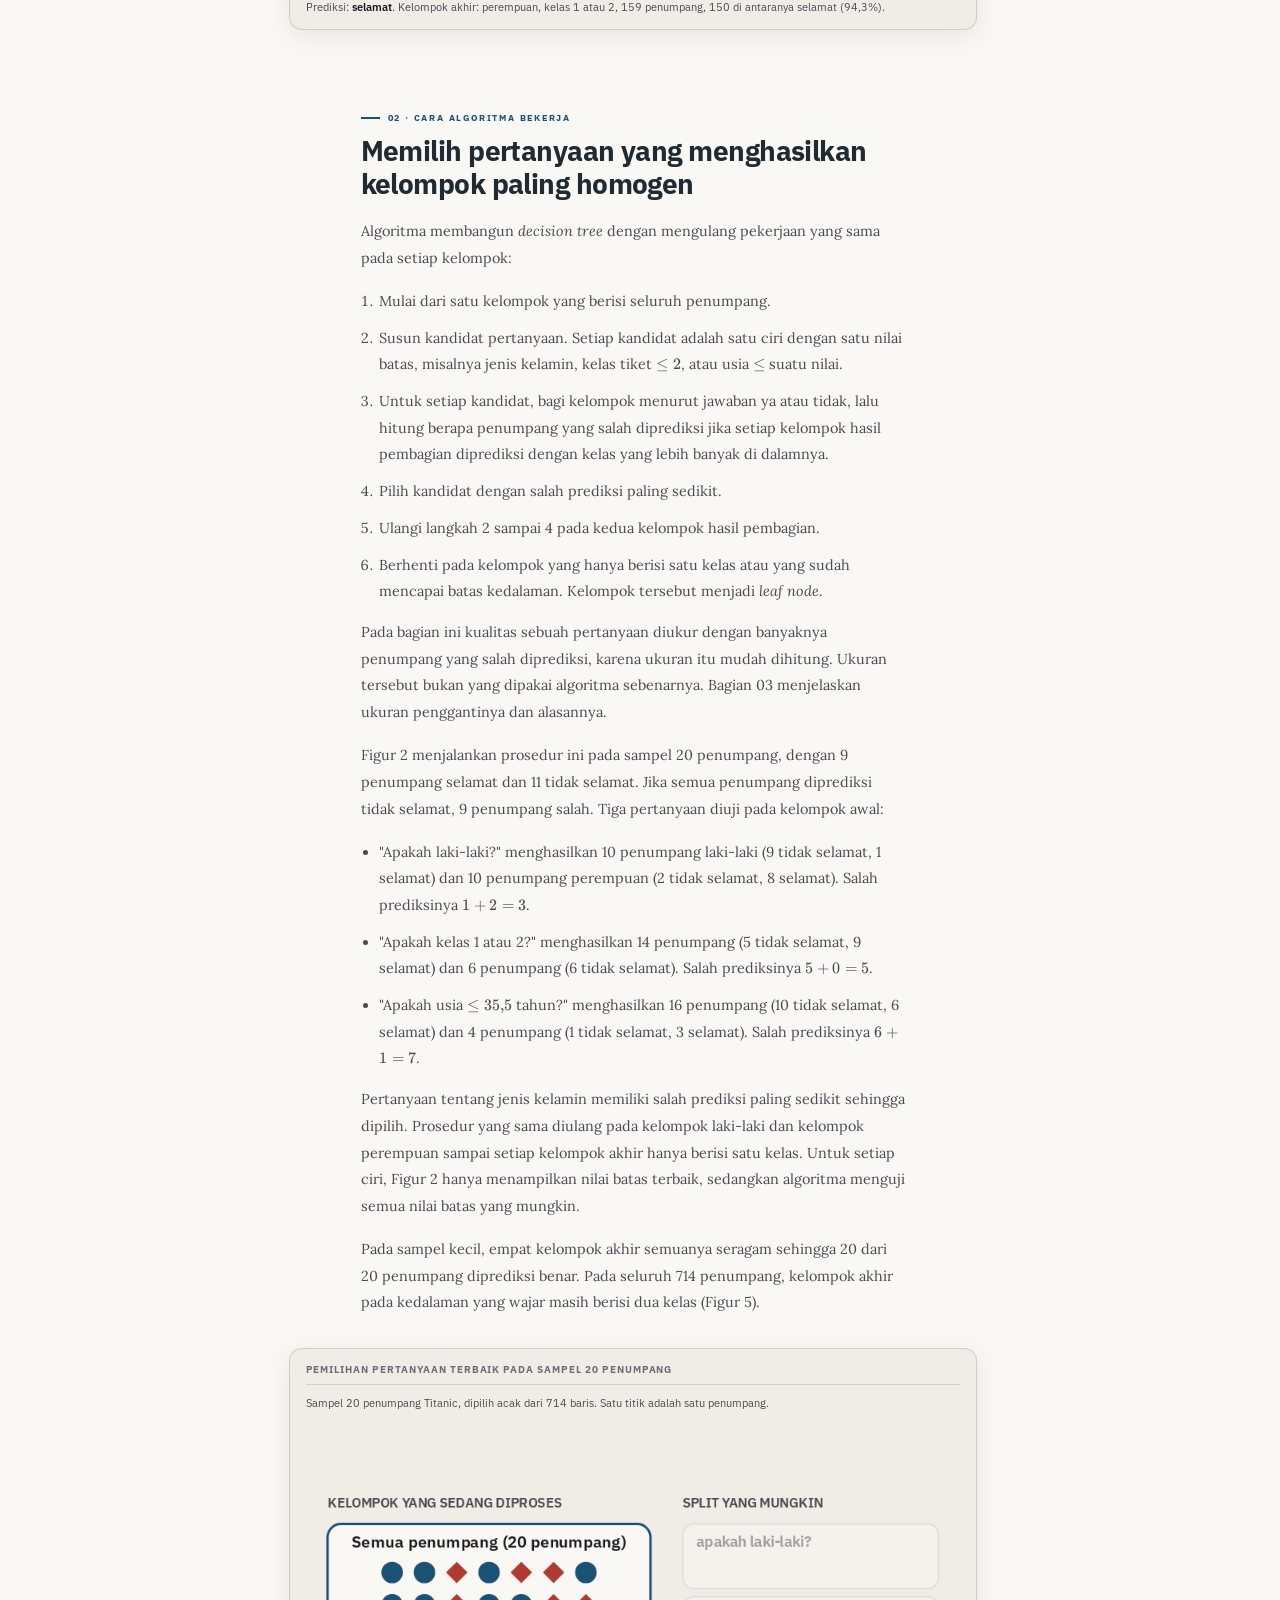
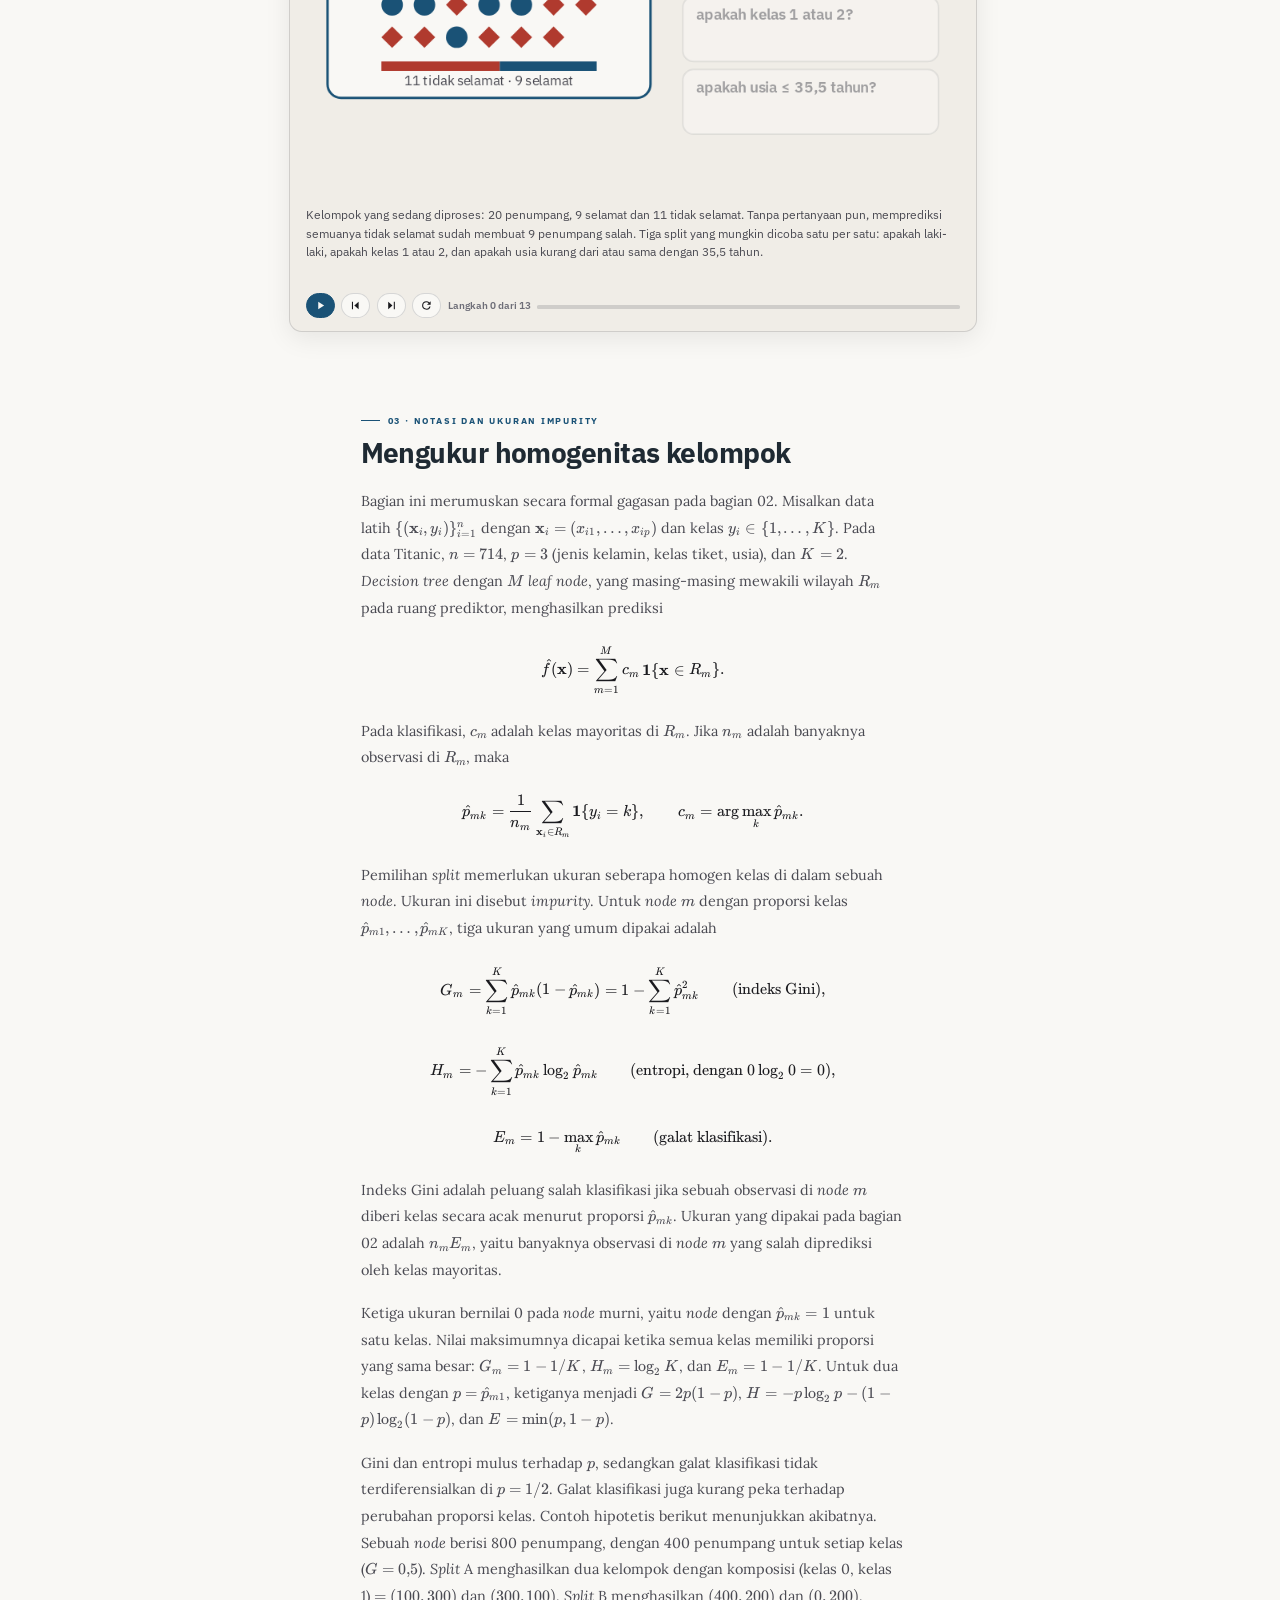
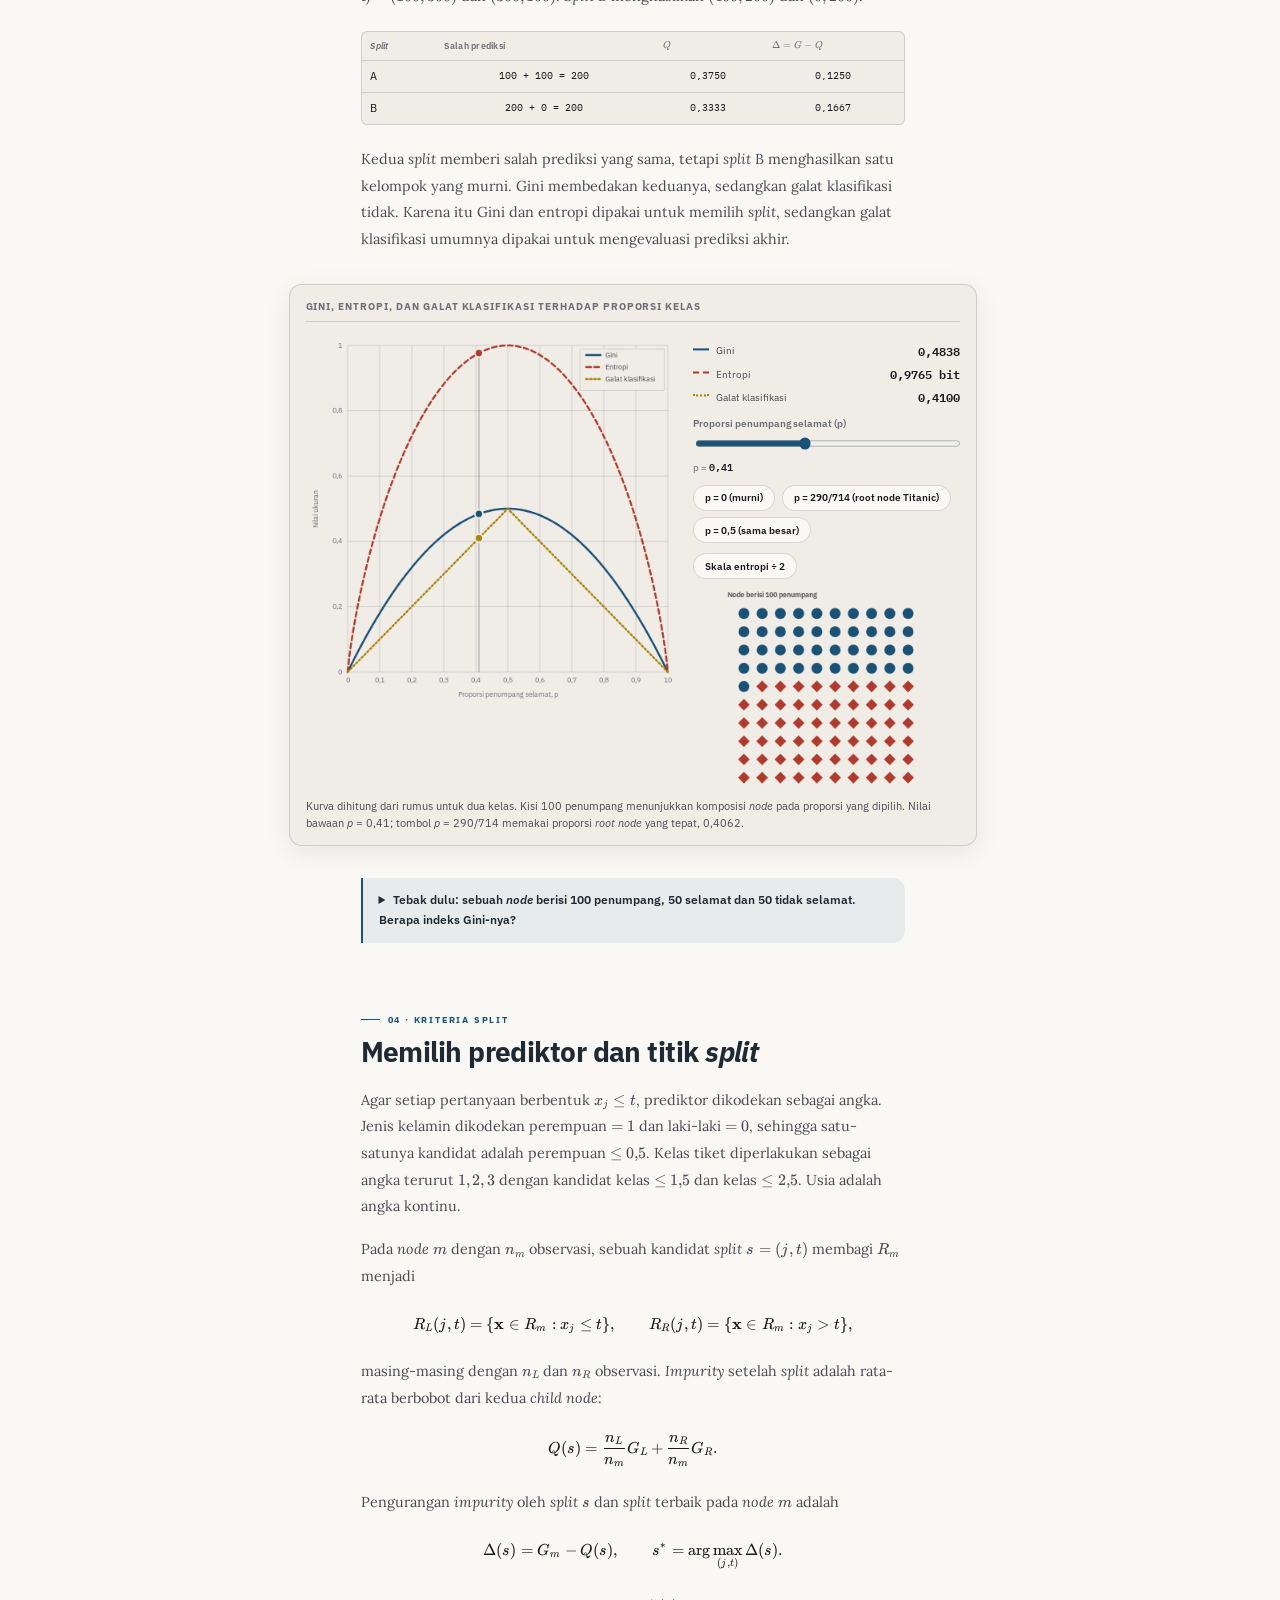
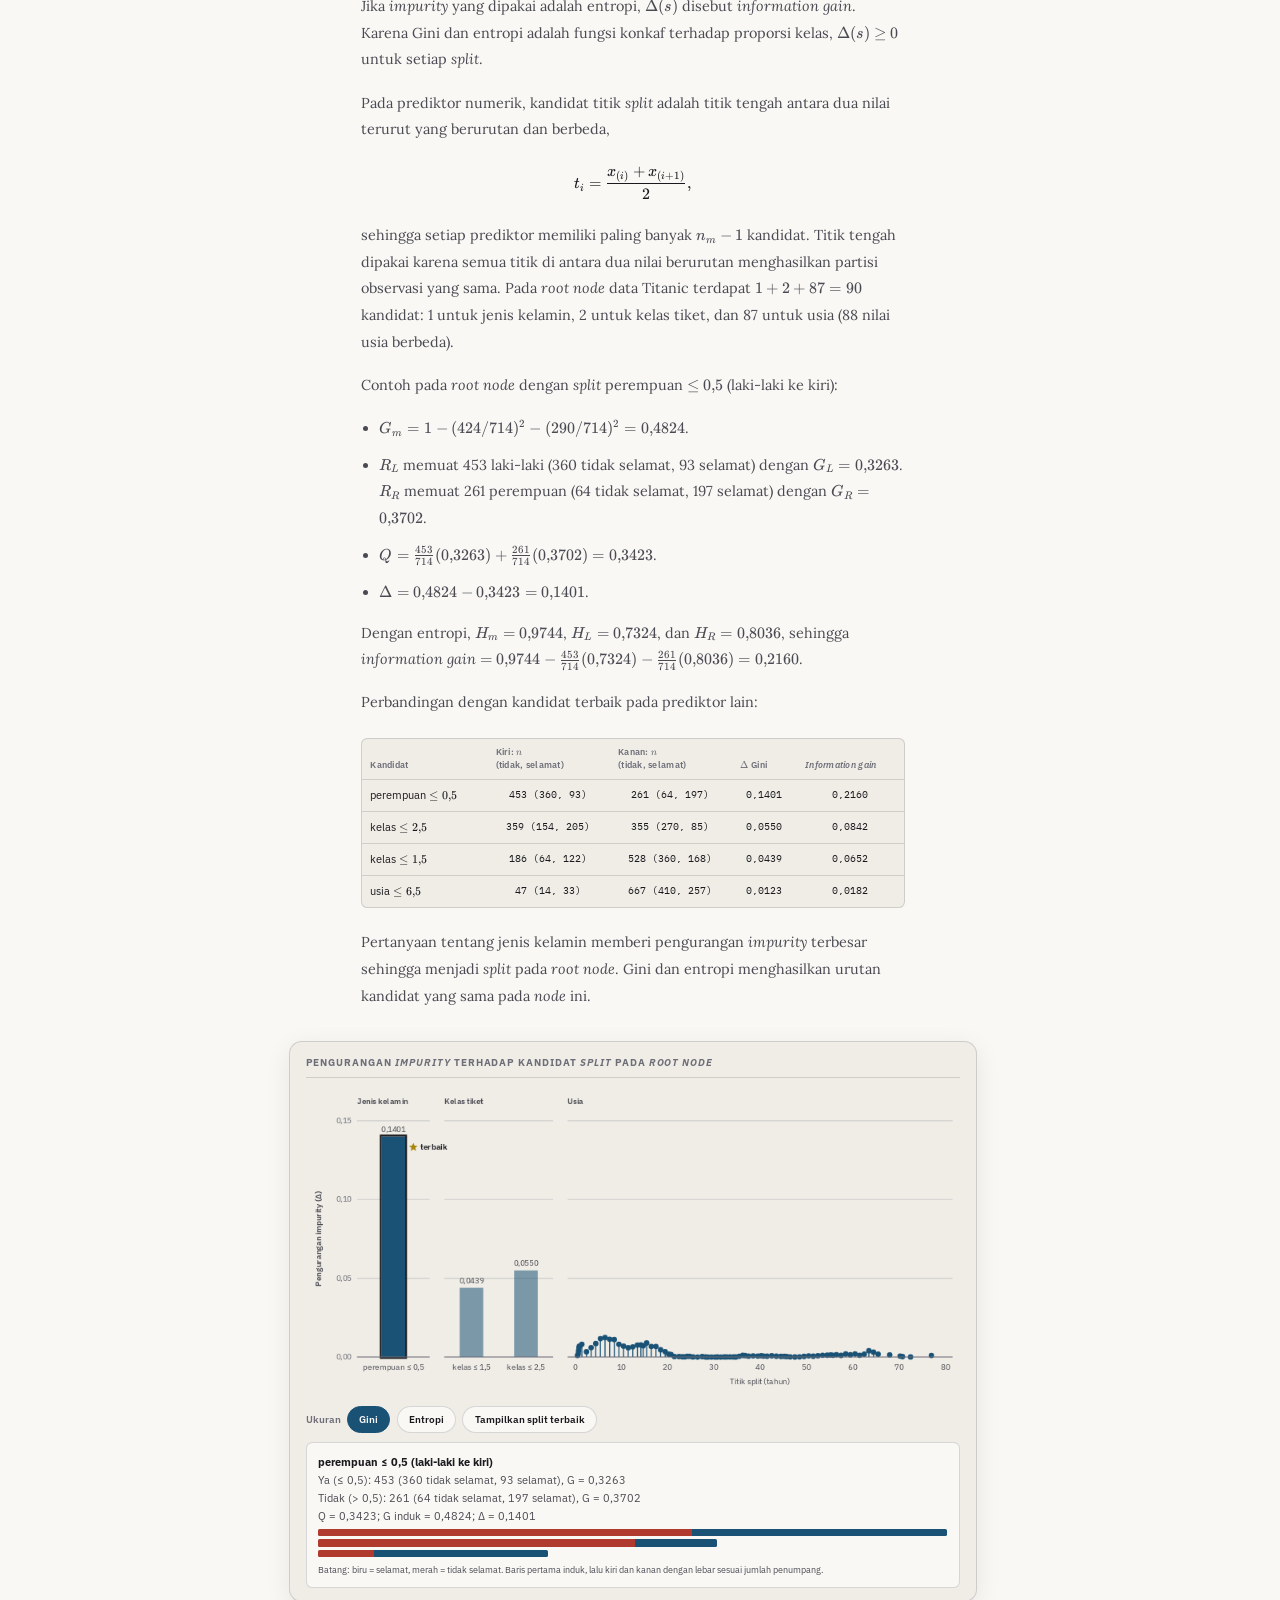
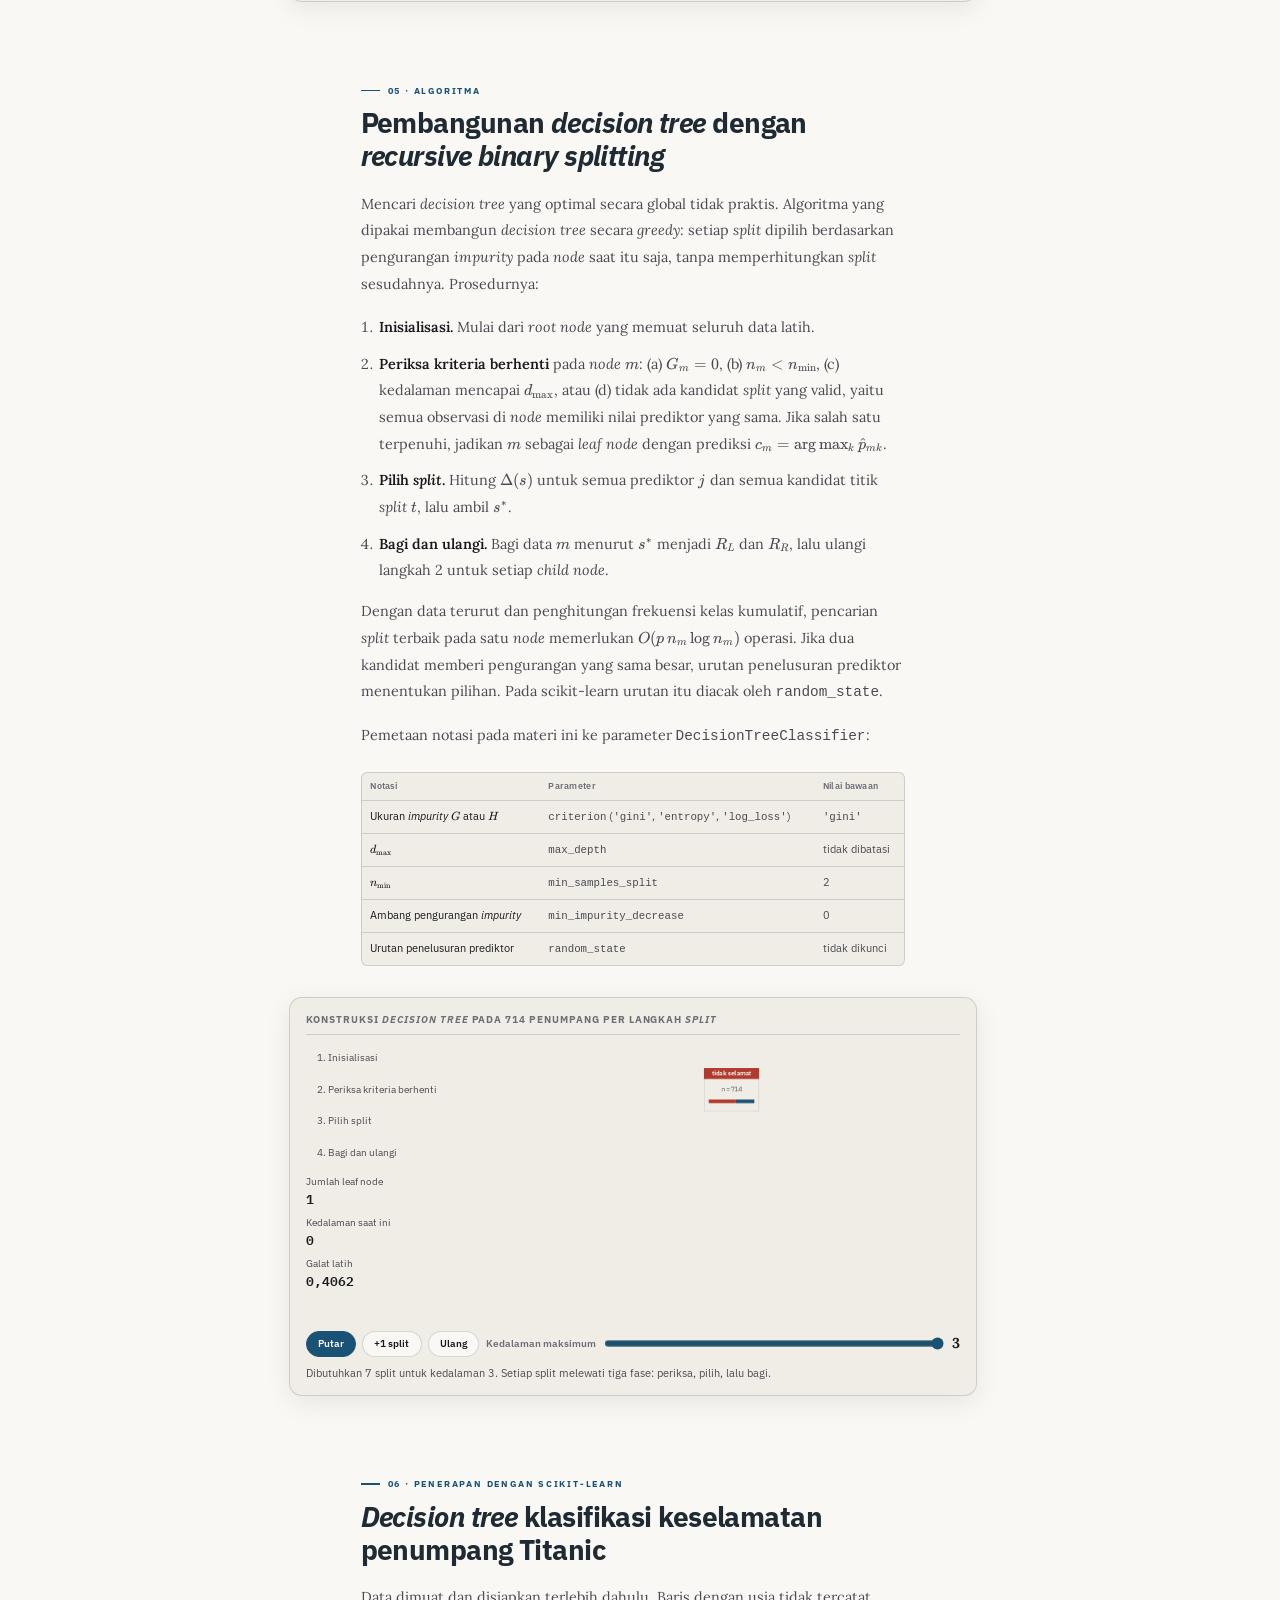
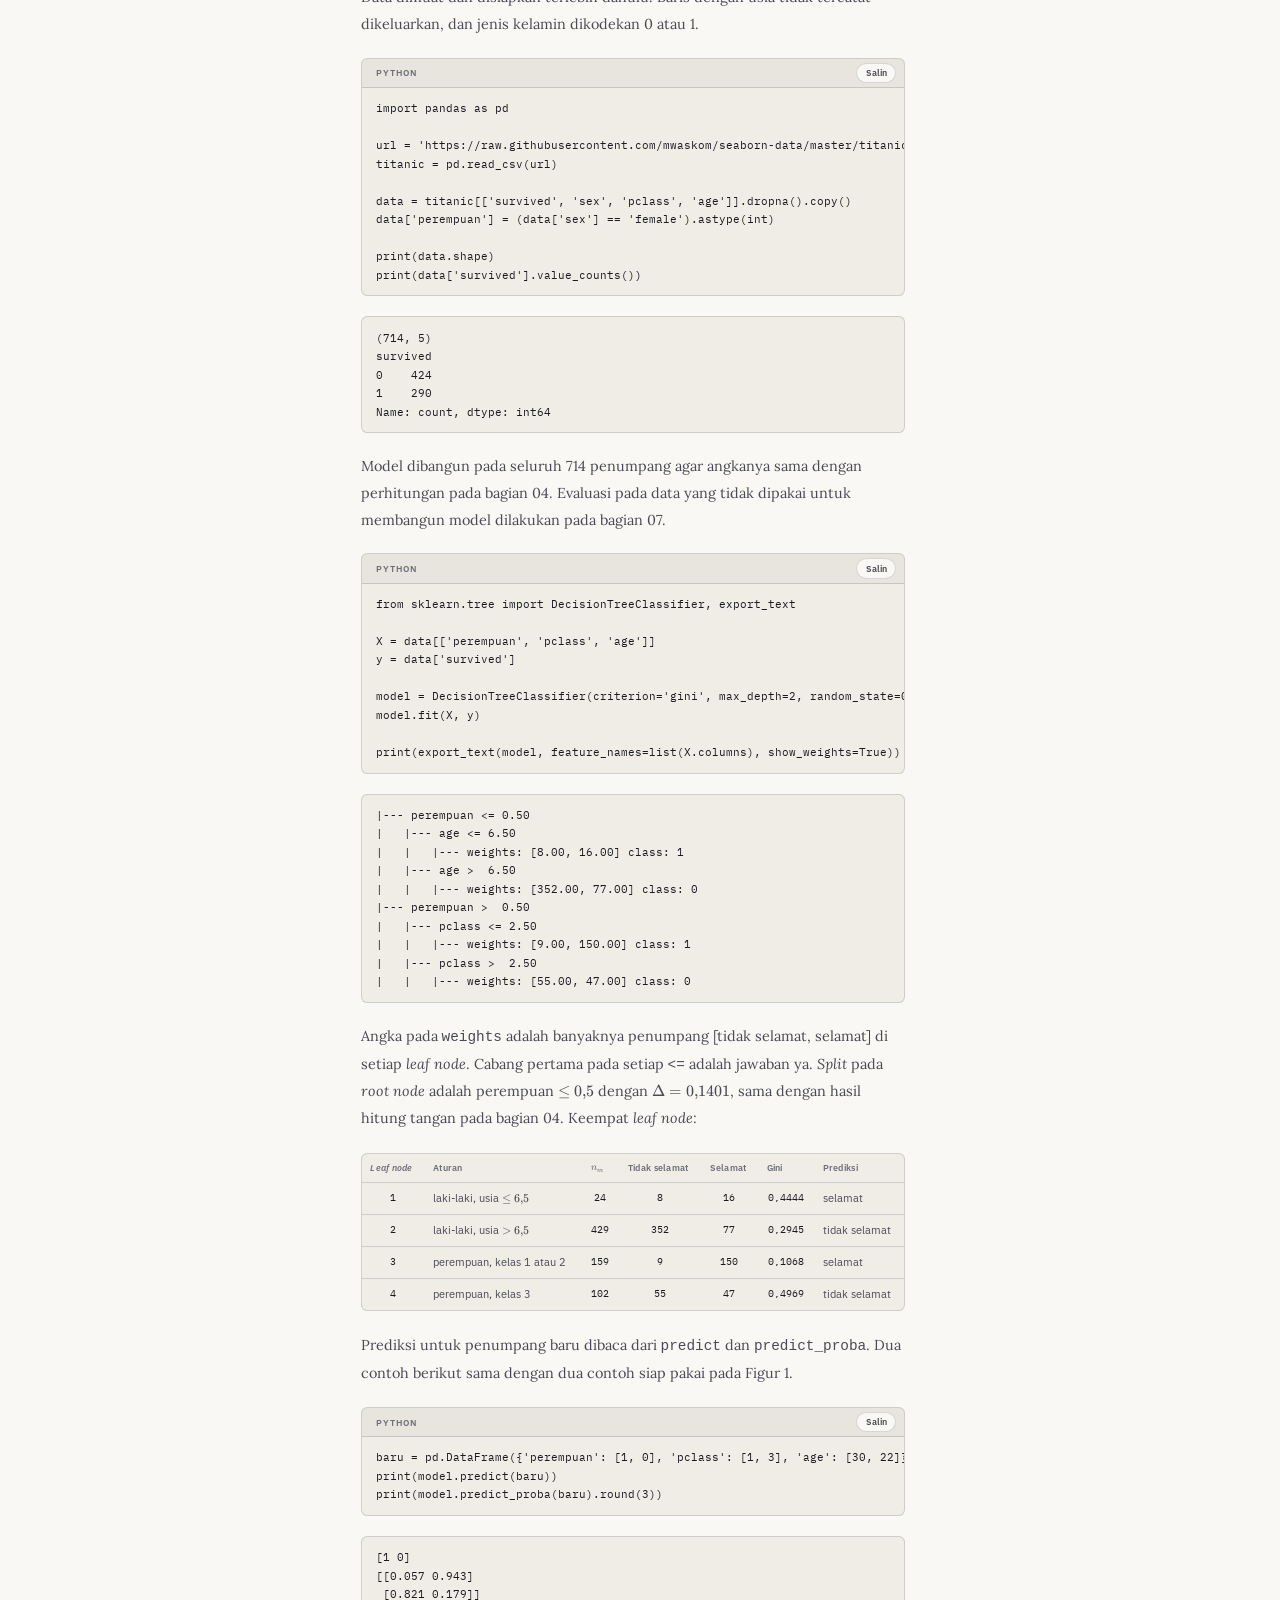
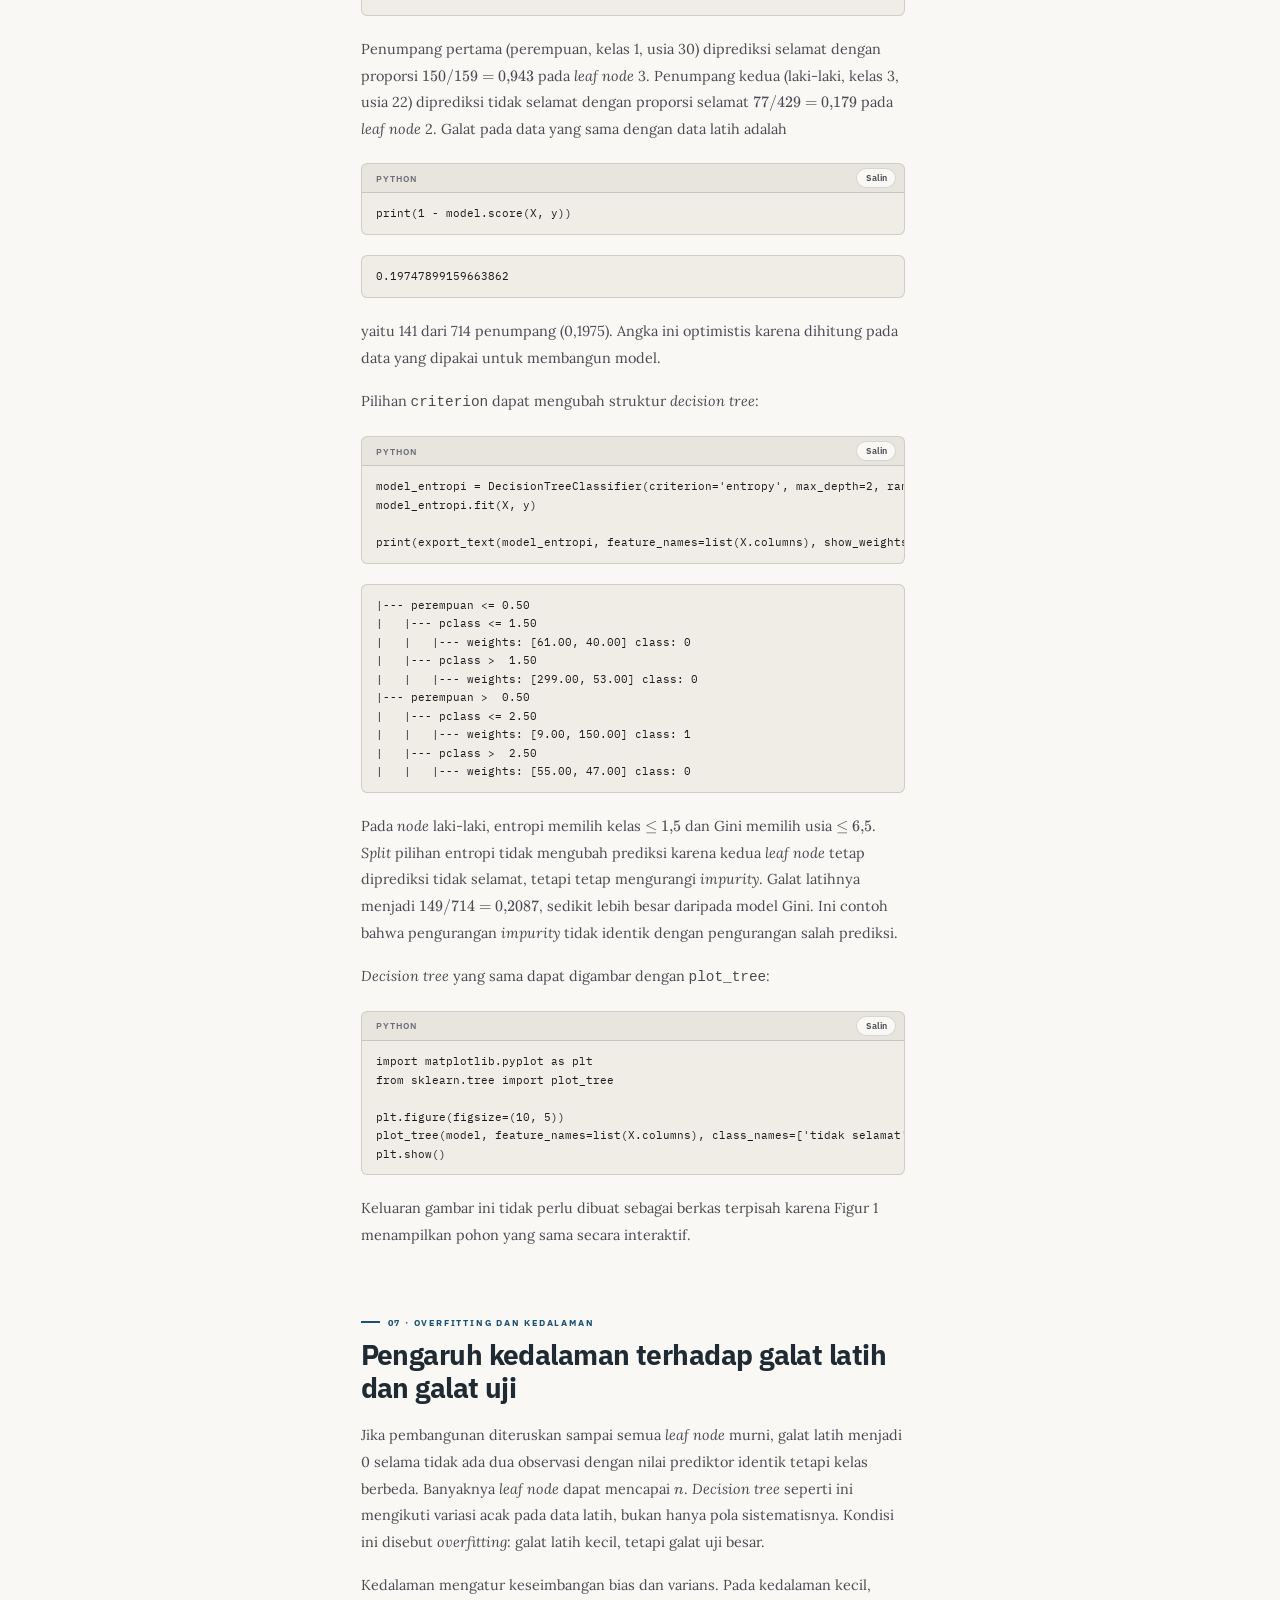
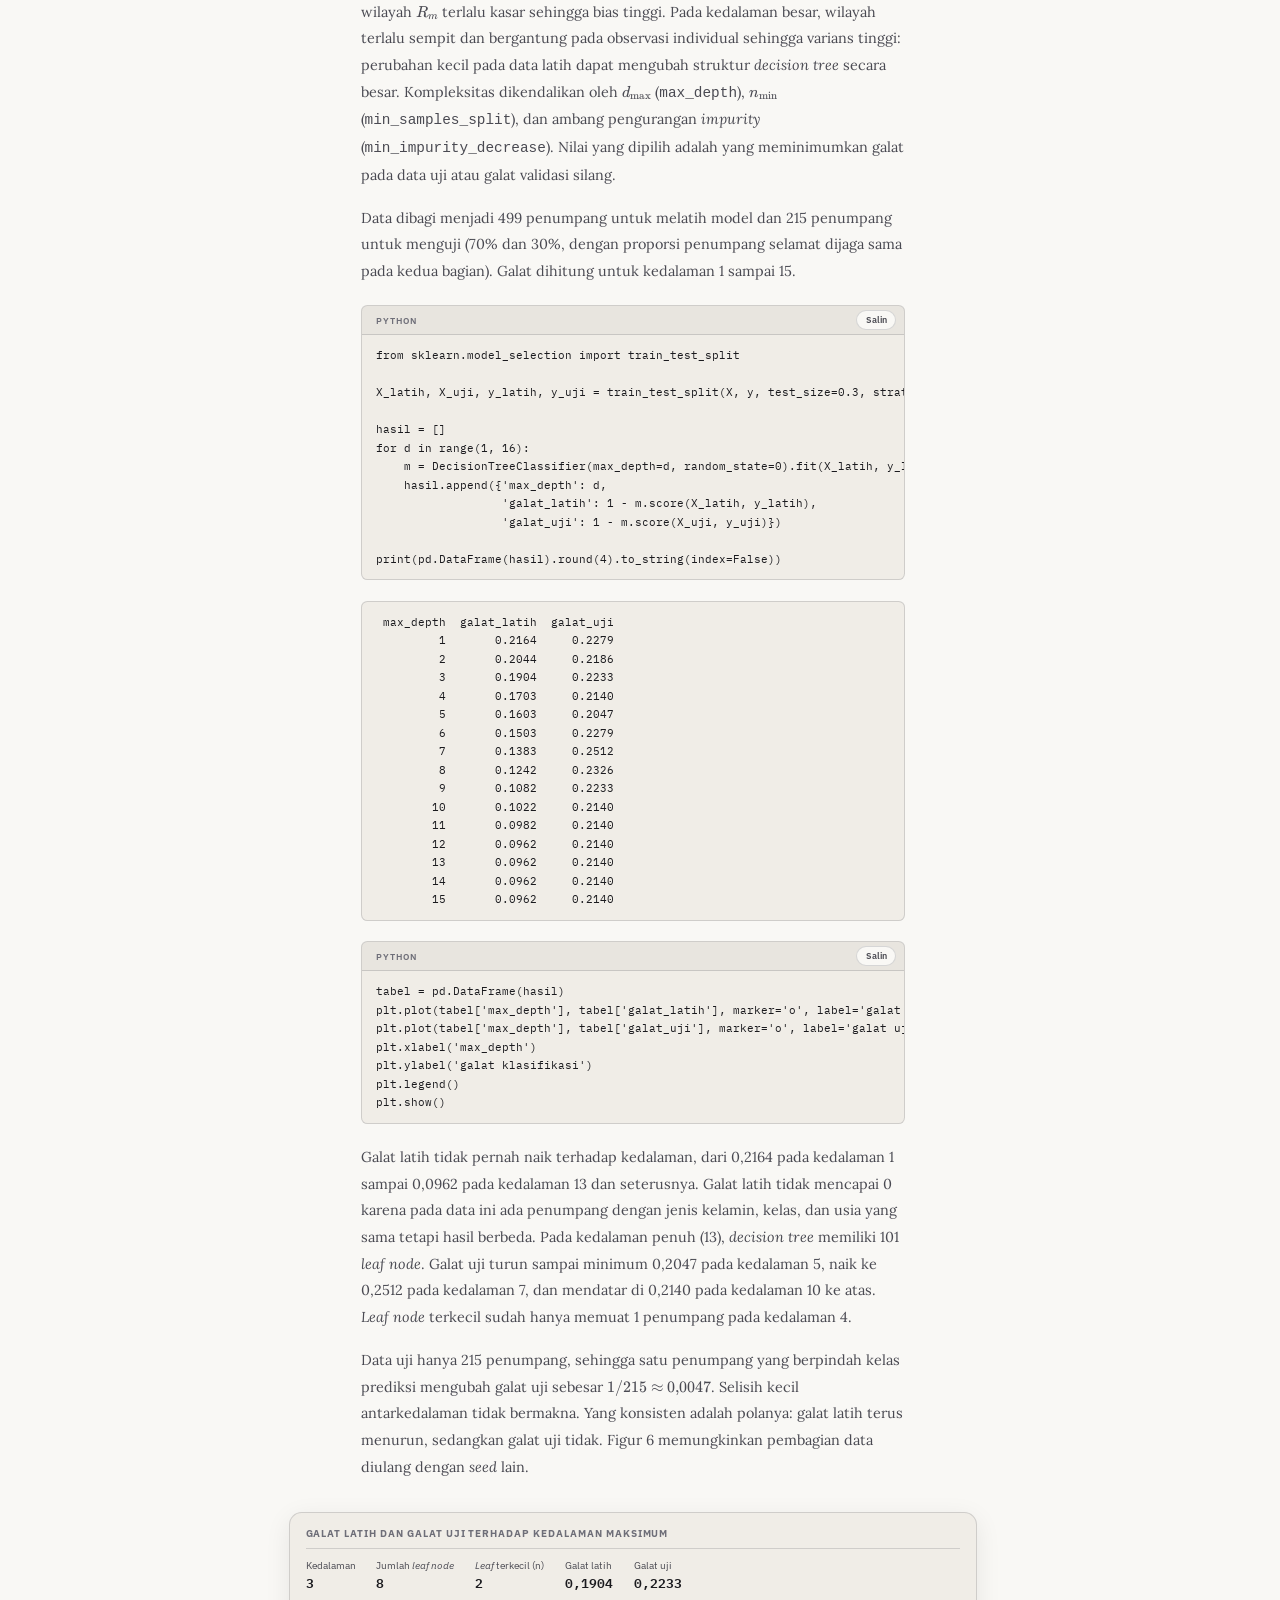
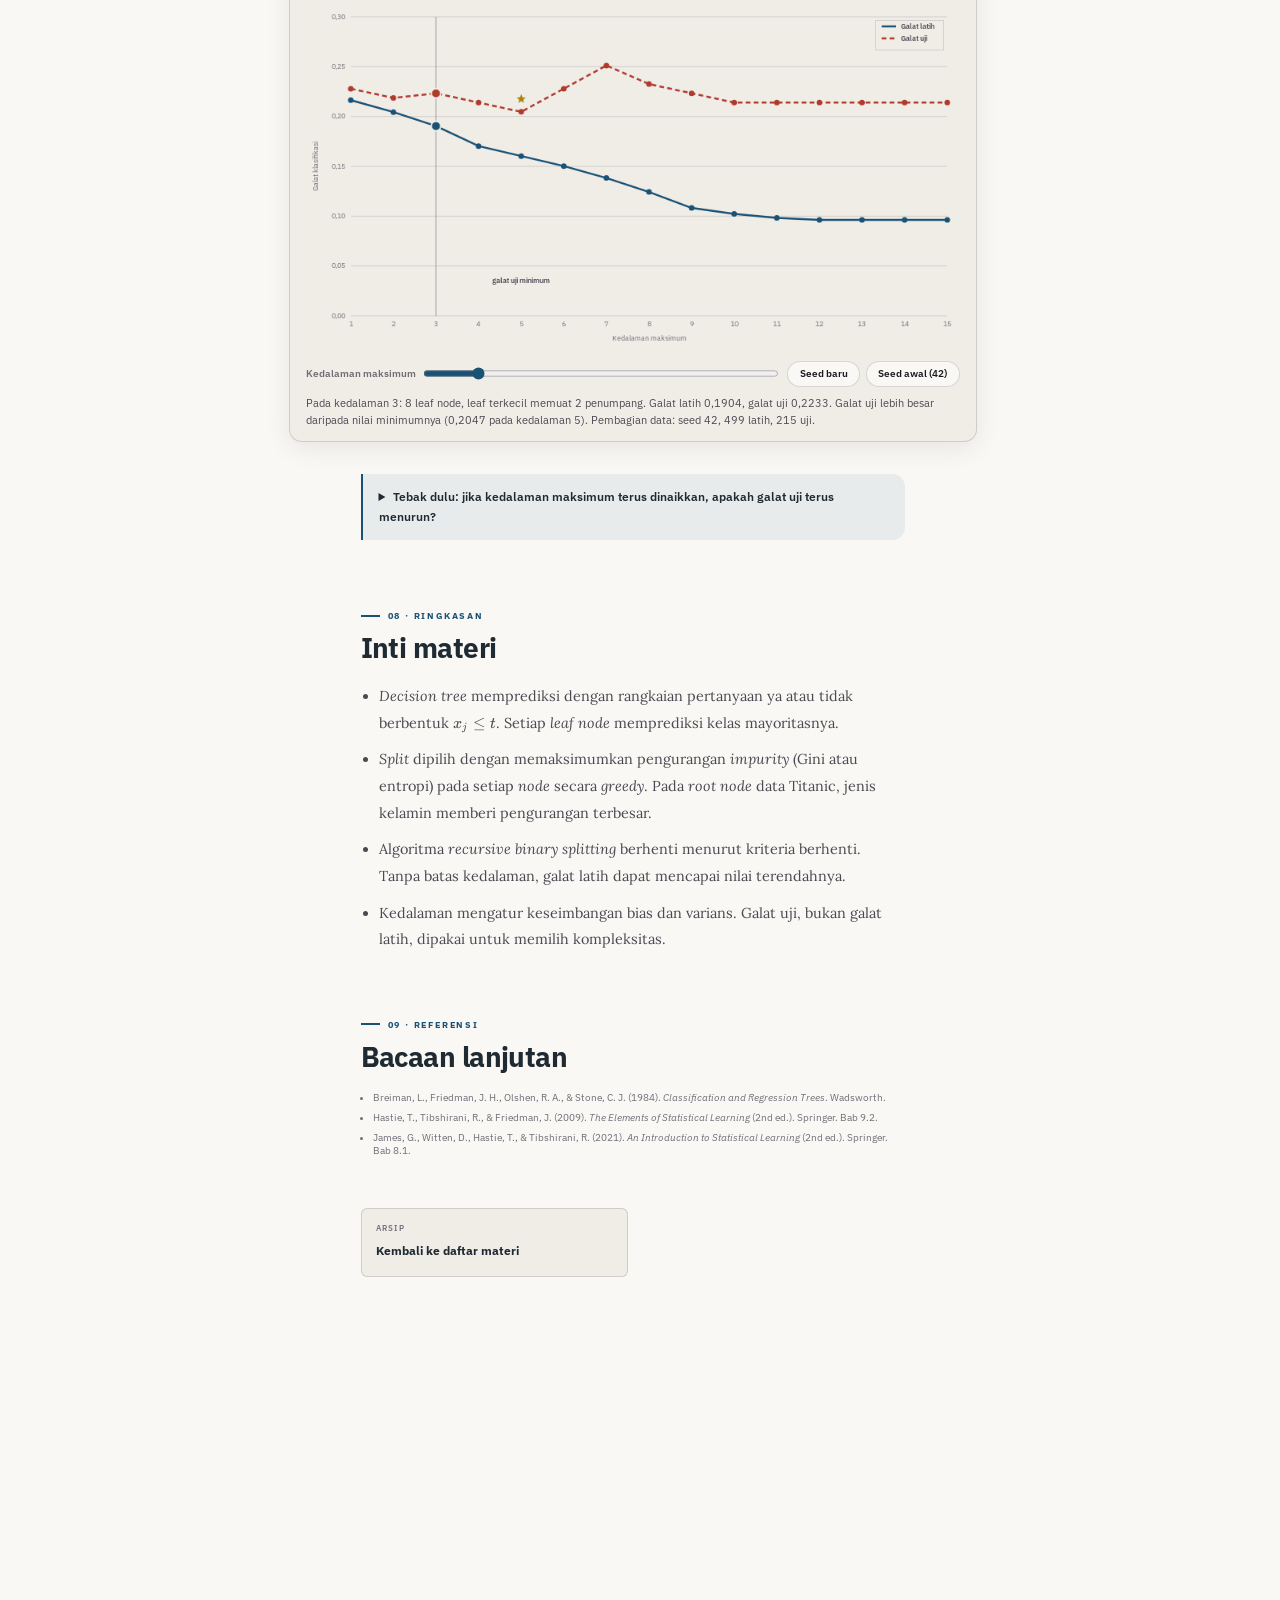
==== commit f108afb8: "susun ulang tombol mundur sebelum maju figur pemilihan" ====
--- a/materi/machine-learning/pengantar-decision-tree/index.html
+++ b/materi/machine-learning/pengantar-decision-tree/index.html
@@ -204,11 +204,11 @@
         <svg id="ikon-jeda" viewBox="0 0 24 24" width="16" height="16" fill="currentColor" aria-hidden="true" style="display:none"><path d="M6 5h4v14H6zM14 5h4v14h-4z"/></svg>
         <svg id="ikon-ulang" viewBox="0 0 24 24" width="16" height="16" fill="currentColor" aria-hidden="true" style="display:none"><path d="M17.65 6.35A7.958 7.958 0 0 0 12 4a8 8 0 1 0 7.73 10h-2.08A6 6 0 1 1 12 6c1.66 0 3.14.69 4.22 1.78L13 11h7V4l-2.35 2.35z"/></svg>
       </button>
+      <button type="button" class="btn ikon" id="pemilihan-mundur" aria-label="Mundur satu langkah" title="Mundur" disabled>
+        <svg viewBox="0 0 24 24" width="16" height="16" fill="currentColor" aria-hidden="true"><path d="M18 5l-8 7 8 7z"/><path d="M5.5 5h2v14h-2z"/></svg>
+      </button>
       <button type="button" class="btn ikon" id="pemilihan-maju" aria-label="Maju satu langkah" title="+1 langkah">
         <svg viewBox="0 0 24 24" width="16" height="16" fill="currentColor" aria-hidden="true"><path d="M6 5l8 7-8 7z"/><path d="M16.5 5h2v14h-2z"/></svg>
-      </button>
-      <button type="button" class="btn ikon" id="pemilihan-mundur" aria-label="Mundur satu langkah" title="Mundur" disabled>
-        <svg viewBox="0 0 24 24" width="16" height="16" fill="currentColor" aria-hidden="true"><path d="M18 5l-8 7 8 7z"/><path d="M5.5 5h2v14h-2z"/></svg>
       </button>
       <button type="button" class="btn ikon" id="pemilihan-ulang" aria-label="Ulang dari awal" title="Ulang">
         <svg viewBox="0 0 24 24" width="16" height="16" fill="currentColor" aria-hidden="true"><path d="M17.65 6.35A7.958 7.958 0 0 0 12 4a8 8 0 1 0 7.73 10h-2.08A6 6 0 1 1 12 6c1.66 0 3.14.69 4.22 1.78L13 11h7V4l-2.35 2.35z"/></svg>
